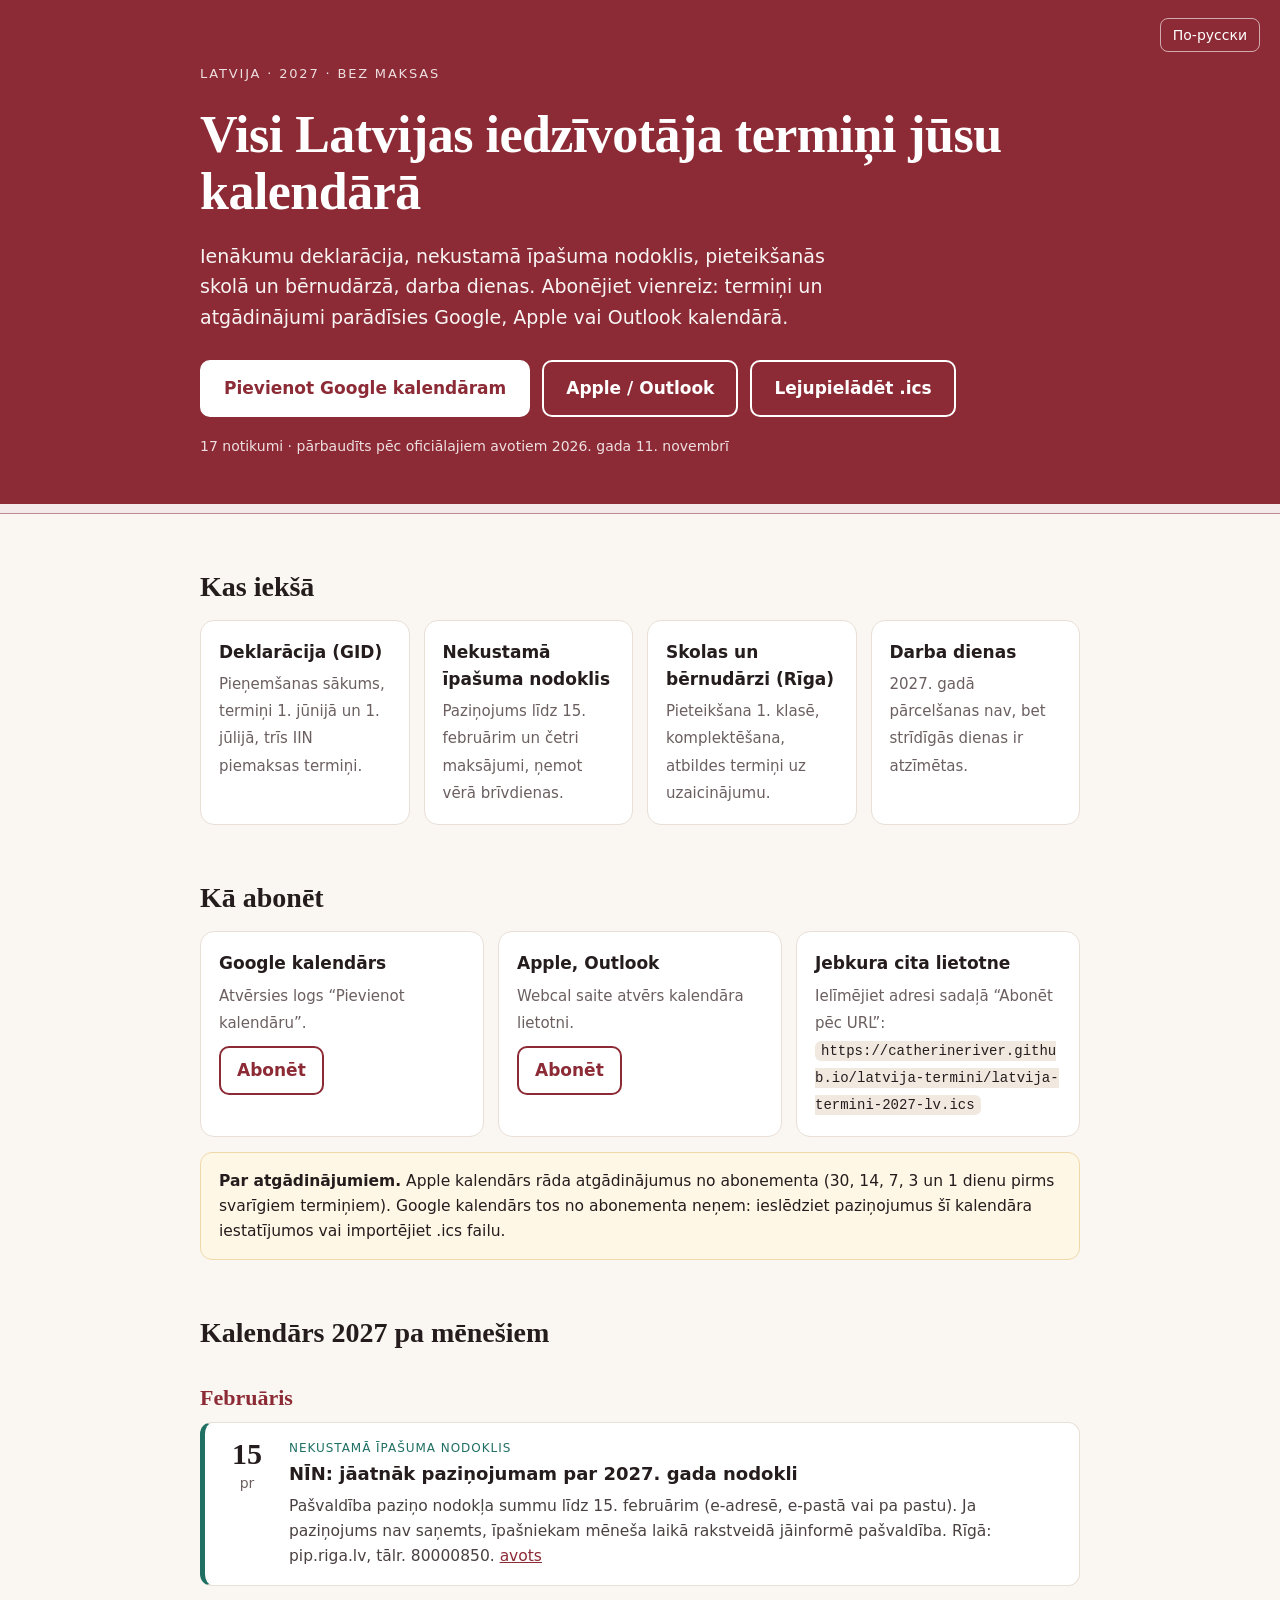
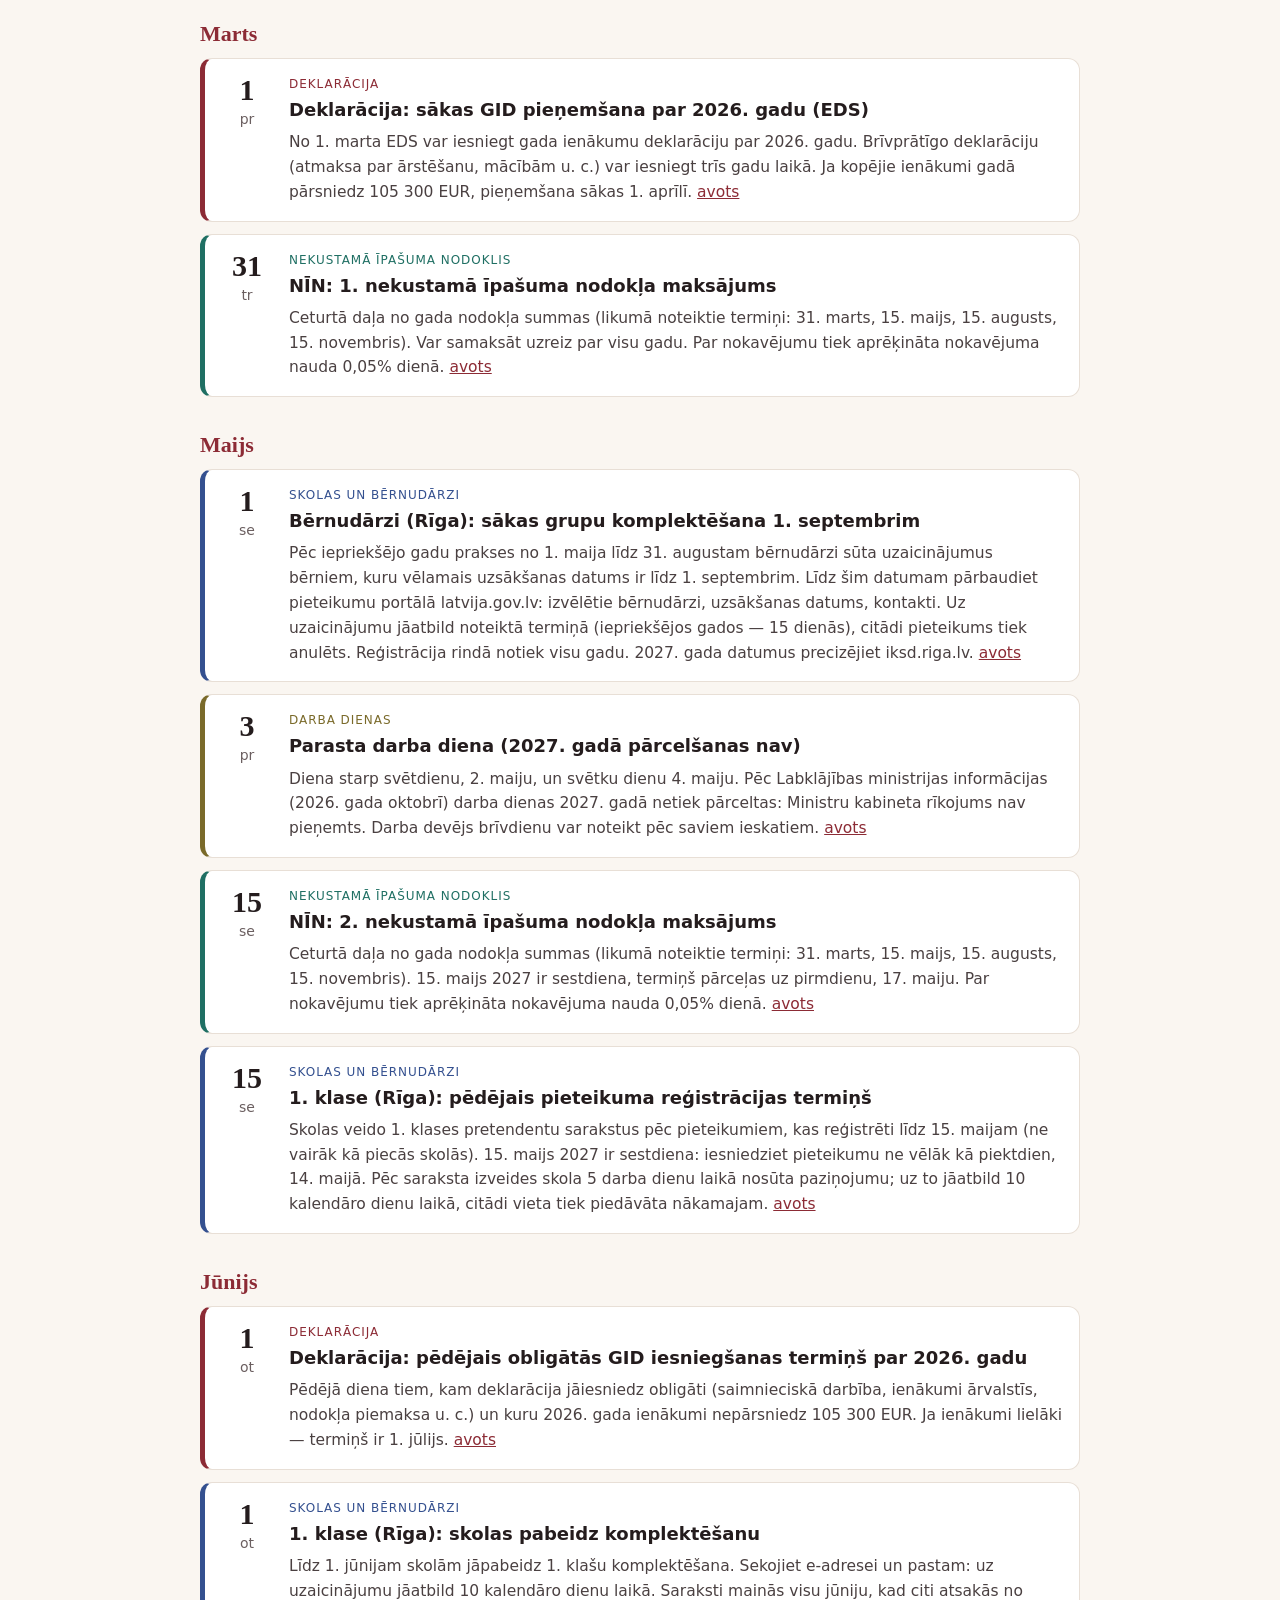
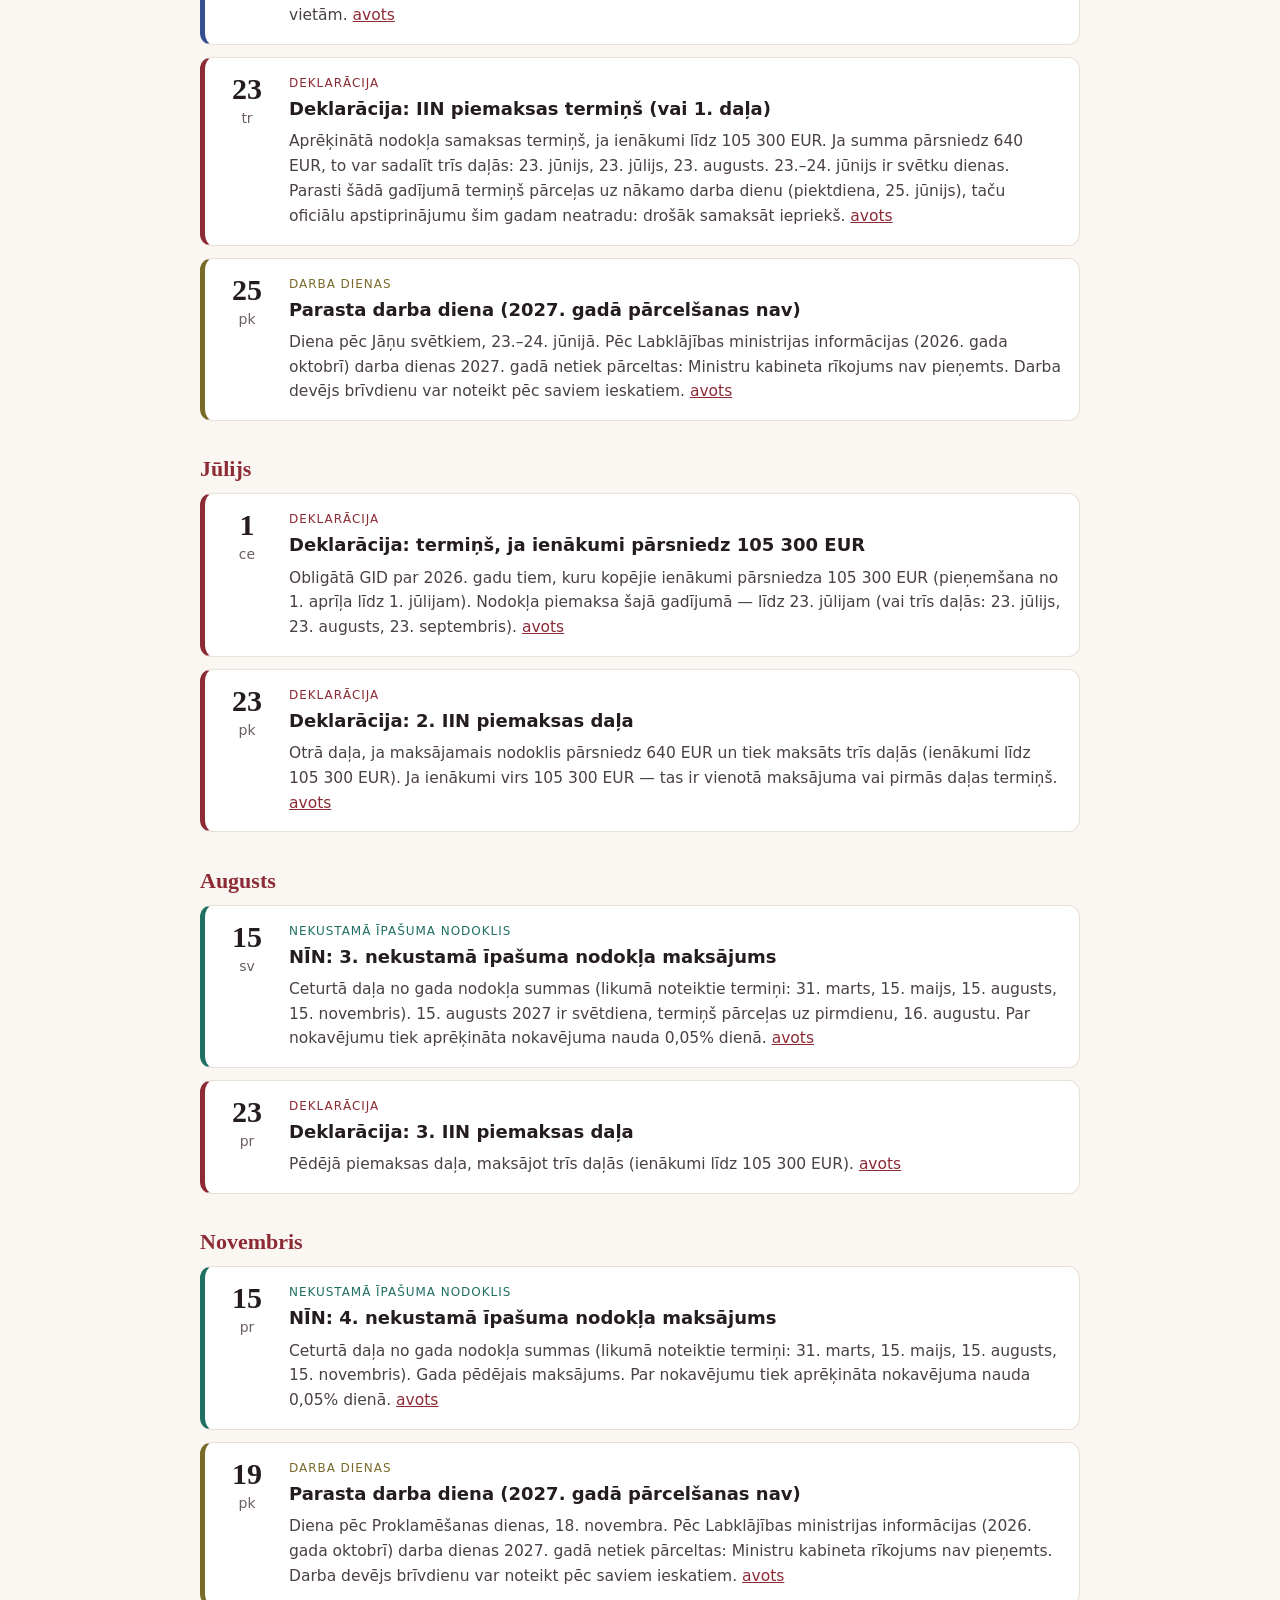
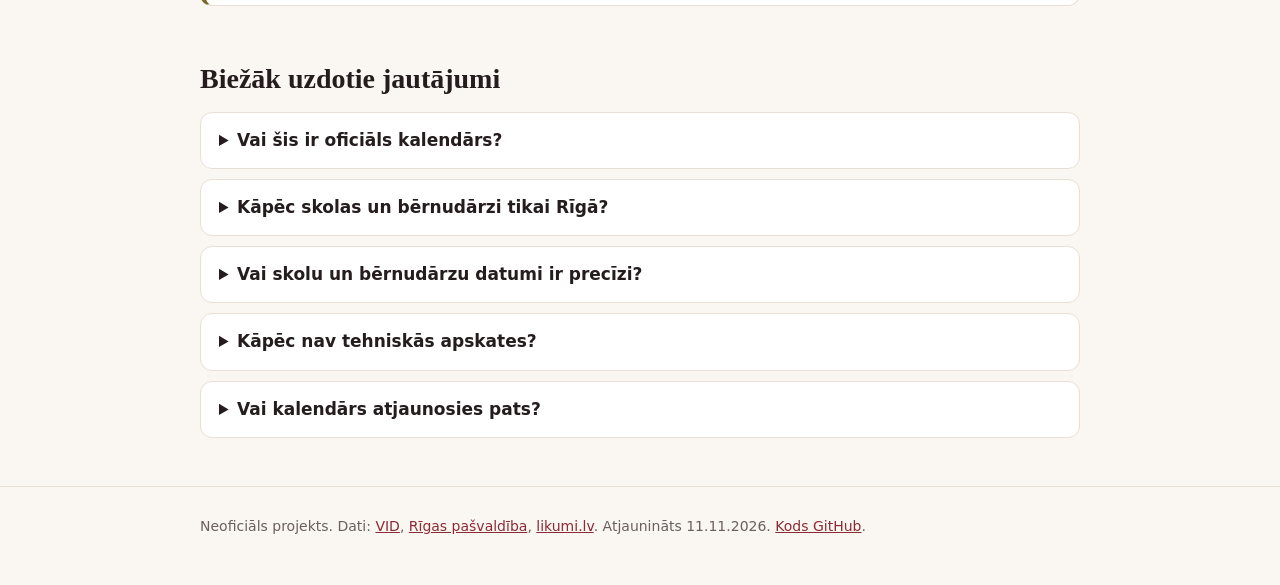
==== lv/index.html @ 489bc935 "Add Latvian version of the site and calendar, hreflang Adds /lv/ page, latvija-termini-2027-lv.ics, " ====
<!doctype html>
<html lang="lv">
<head>
<meta charset="utf-8">
<meta name="viewport" content="width=device-width,initial-scale=1">
<title>Latvijas iedzīvotāja kalendārs 2027: deklarācija, nekustamā īpašuma nodoklis, skolas un bērnudārzi</title>
<meta name="description" content="Bezmaksas kalendāra abonements (.ics) ar 2027. gada termiņiem: gada ienākumu deklarācija (GID), nekustamā īpašuma nodoklis (NĪN), pieteikšanās 1. klasē un bērnudārzos Rīgā, pārceltās darba dienas. Google, Apple un Outlook kalendāram.">
<link rel="canonical" href="https://catherineriver.github.io/latvija-termini/lv/">
<link rel="alternate" hreflang="ru" href="https://catherineriver.github.io/latvija-termini/">
<link rel="alternate" hreflang="lv" href="https://catherineriver.github.io/latvija-termini/lv/">
<link rel="alternate" hreflang="x-default" href="https://catherineriver.github.io/latvija-termini/">
<meta name="robots" content="index,follow,max-image-preview:large">
<meta name="theme-color" content="#8c2b35">
<meta property="og:type" content="website">
<meta property="og:locale" content="lv_LV">
<meta property="og:locale:alternate" content="ru_RU">
<meta property="og:site_name" content="Latvijas iedzīvotāja kalendārs">
<meta property="og:title" content="Latvijas iedzīvotāja kalendārs 2027: deklarācija, nekustamā īpašuma nodoklis, skolas un bērnudārzi">
<meta property="og:description" content="Bezmaksas kalendāra abonements (.ics) ar 2027. gada termiņiem: gada ienākumu deklarācija (GID), nekustamā īpašuma nodoklis (NĪN), pieteikšanās 1. klasē un bērnudārzos Rīgā, pārceltās darba dienas. Google, Apple un Outlook kalendāram.">
<meta property="og:url" content="https://catherineriver.github.io/latvija-termini/lv/">
<meta property="og:image" content="https://catherineriver.github.io/latvija-termini/og-lv.png">
<meta property="og:image:width" content="1200"><meta property="og:image:height" content="630">
<meta name="twitter:card" content="summary_large_image">
<link rel="icon" href="../favicon.svg" type="image/svg+xml">
<link rel="alternate" type="text/calendar" title="Latvijas iedzīvotāja termiņi 2027" href="../latvija-termini-2027-lv.ics">
<script type="application/ld+json">{"@context": "https://schema.org", "@graph": [{"@type": "WebSite", "@id": "https://catherineriver.github.io/latvija-termini/#site", "url": "https://catherineriver.github.io/latvija-termini/", "name": "Latvijas iedzīvotāja kalendārs", "inLanguage": "lv"}, {"@type": "WebPage", "@id": "https://catherineriver.github.io/latvija-termini/lv/#page", "url": "https://catherineriver.github.io/latvija-termini/lv/", "name": "Latvijas iedzīvotāja kalendārs 2027: deklarācija, nekustamā īpašuma nodoklis, skolas un bērnudārzi", "description": "Bezmaksas kalendāra abonements (.ics) ar 2027. gada termiņiem: gada ienākumu deklarācija (GID), nekustamā īpašuma nodoklis (NĪN), pieteikšanās 1. klasē un bērnudārzos Rīgā, pārceltās darba dienas. Google, Apple un Outlook kalendāram.", "inLanguage": "lv", "isPartOf": {"@id": "https://catherineriver.github.io/latvija-termini/#site"}, "dateModified": "2026-11-11"}, {"@type": "DataDownload", "name": "Latvijas iedzīvotāja termiņi 2027", "encodingFormat": "text/calendar", "contentUrl": "https://catherineriver.github.io/latvija-termini/latvija-termini-2027-lv.ics", "inLanguage": "lv"}]}</script>
<style>
:root{--ink:#241c1d;--mut:#6b5f60;--bg:#faf6f1;--card:#fff;--line:#e8dfd6;--red:#8c2b35;--red2:#a63a45;
--decl:#8c2b35;--nin:#1f6f63;--work:#7a6a2a;--school:#34508f}
*{box-sizing:border-box}html{scroll-behavior:smooth}
body{margin:0;font:17px/1.6 ui-sans-serif,system-ui,-apple-system,"Segoe UI",Roboto,Arial,sans-serif;color:var(--ink);background:var(--bg)}
a{color:var(--red)}
.wrap{max-width:920px;margin:0 auto;padding:0 20px}
header.hero{background:var(--red);color:#fff;padding:64px 0 56px;position:relative;overflow:hidden}
header.hero:after{content:"";position:absolute;left:0;right:0;bottom:0;height:10px;background:#fff;opacity:.9;clip-path:inset(0)}
.eyebrow{letter-spacing:.14em;text-transform:uppercase;font-size:13px;opacity:.85}
h1{font:700 clamp(30px,5.4vw,52px)/1.1 Georgia,"Times New Roman",serif;margin:.4em 0 .4em;letter-spacing:-.01em}
.lead{font-size:19px;max-width:640px;opacity:.95;margin:0 0 28px}
.cta{display:flex;gap:12px;flex-wrap:wrap}
.btn{display:inline-block;padding:13px 22px;border-radius:10px;font-weight:600;text-decoration:none;border:2px solid #fff}
.btn.p{background:#fff;color:var(--red)}.btn.s{color:#fff}
.btn:hover{transform:translateY(-1px)}
.meta{margin-top:18px;font-size:14px;opacity:.85}
main{padding:40px 0 20px}
h2{font:700 28px/1.2 Georgia,serif;margin:2em 0 .6em}
.cards{display:grid;grid-template-columns:repeat(auto-fit,minmax(200px,1fr));gap:14px}
.card{background:var(--card);border:1px solid var(--line);border-radius:14px;padding:18px}
.card b{display:block;margin-bottom:4px}
.card span{color:var(--mut);font-size:15px}
.sub{display:grid;grid-template-columns:repeat(auto-fit,minmax(240px,1fr));gap:14px}
.sub .card a.btn{margin-top:10px;border-color:var(--red);color:var(--red);padding:9px 16px}
code{background:#f1e9e0;padding:2px 6px;border-radius:6px;font-size:14px;word-break:break-all}
.month h3{font:700 22px Georgia,serif;margin:1.6em 0 .5em;color:var(--red)}
ol{list-style:none;margin:0;padding:0;display:grid;gap:12px}
.ev{display:flex;gap:16px;background:var(--card);border:1px solid var(--line);border-left:5px solid var(--c,#999);border-radius:12px;padding:16px}
.ev.decl{--c:var(--decl)}.ev.nin{--c:var(--nin)}.ev.work{--c:var(--work)}.ev.school{--c:var(--school)}
.date{min-width:52px;text-align:center}.date b{display:block;font:700 30px/1 Georgia,serif}.date span{color:var(--mut);font-size:14px}
.tag{font-size:12px;letter-spacing:.08em;text-transform:uppercase;color:var(--c)}
.ev h4{margin:.1em 0 .3em;font-size:18px}.ev p{margin:0;color:#4a4041;font-size:15.5px}
.note{background:#fff7e6;border:1px solid #f0d9a8;border-radius:12px;padding:16px 18px;font-size:15.5px}
details{background:var(--card);border:1px solid var(--line);border-radius:12px;padding:14px 18px;margin:10px 0}
summary{cursor:pointer;font-weight:600}
footer{border-top:1px solid var(--line);margin-top:48px;padding:28px 0 48px;color:var(--mut);font-size:14px}
@media(max-width:520px){.ev{flex-direction:column;gap:6px}.date{text-align:left;display:flex;gap:8px;align-items:baseline}}

.lang{position:absolute;top:18px;right:20px;color:#fff;font-size:14px;text-decoration:none;border:1px solid rgba(255,255,255,.6);border-radius:8px;padding:5px 12px}.lang:hover{background:rgba(255,255,255,.15)}
</style>
</head>
<body>
<header class="hero"><a class="lang" href="https://catherineriver.github.io/latvija-termini/" hreflang="ru" lang="ru">По-русски</a><div class="wrap">
<div class="eyebrow">Latvija · 2027 · bez maksas</div>
<h1>Visi Latvijas iedzīvotāja termiņi jūsu kalendārā</h1>
<p class="lead">Ienākumu deklarācija, nekustamā īpašuma nodoklis, pieteikšanās skolā un bērnudārzā, darba dienas. Abonējiet vienreiz: termiņi un atgādinājumi parādīsies Google, Apple vai Outlook kalendārā.</p>
<div class="cta"><a class="btn p" href="https://calendar.google.com/calendar/r?cid=webcal%3A%2F%2Fcatherineriver.github.io%2Flatvija-termini%2Flatvija-termini-2027-lv.ics" rel="noopener">Pievienot Google kalendāram</a><a class="btn s" href="webcal://catherineriver.github.io/latvija-termini/latvija-termini-2027-lv.ics">Apple / Outlook</a><a class="btn s" href="../latvija-termini-2027-lv.ics" download>Lejupielādēt .ics</a></div>
<div class="meta">17 notikumi · pārbaudīts pēc oficiālajiem avotiem 2026. gada 11. novembrī</div>
</div></header>
<main class="wrap">
<h2>Kas iekšā</h2>
<div class="cards"><div class="card"><b>Deklarācija (GID)</b><span>Pieņemšanas sākums, termiņi 1. jūnijā un 1. jūlijā, trīs IIN piemaksas termiņi.</span></div><div class="card"><b>Nekustamā īpašuma nodoklis</b><span>Paziņojums līdz 15. februārim un četri maksājumi, ņemot vērā brīvdienas.</span></div><div class="card"><b>Skolas un bērnudārzi (Rīga)</b><span>Pieteikšana 1. klasē, komplektēšana, atbildes termiņi uz uzaicinājumu.</span></div><div class="card"><b>Darba dienas</b><span>2027. gadā pārcelšanas nav, bet strīdīgās dienas ir atzīmētas.</span></div></div>
<h2>Kā abonēt</h2>
<div class="sub">
<div class="card"><b>Google kalendārs</b><span>Atvērsies logs “Pievienot kalendāru”.</span><br><a class="btn" href="https://calendar.google.com/calendar/r?cid=webcal%3A%2F%2Fcatherineriver.github.io%2Flatvija-termini%2Flatvija-termini-2027-lv.ics" rel="noopener">Abonēt</a></div>
<div class="card"><b>Apple, Outlook</b><span>Webcal saite atvērs kalendāra lietotni.</span><br><a class="btn" href="webcal://catherineriver.github.io/latvija-termini/latvija-termini-2027-lv.ics">Abonēt</a></div>
<div class="card"><b>Jebkura cita lietotne</b><span>Ielīmējiet adresi sadaļā “Abonēt pēc URL”:</span><br><code>https://catherineriver.github.io/latvija-termini/latvija-termini-2027-lv.ics</code></div>
</div>
<p class="note"><b>Par atgādinājumiem.</b> Apple kalendārs rāda atgādinājumus no abonementa (30, 14, 7, 3 un 1 dienu pirms svarīgiem termiņiem). Google kalendārs tos no abonementa neņem: ieslēdziet paziņojumus šī kalendāra iestatījumos vai importējiet .ics failu.</p>
<h2>Kalendārs 2027 pa mēnešiem</h2>
<section class="month"><h3>Februāris</h3><ol><li class="ev nin"><div class="date"><b>15</b><span>pr</span></div><div class="body"><div class="tag">Nekustamā īpašuma nodoklis</div><h4>NĪN: jāatnāk paziņojumam par 2027. gada nodokli</h4><p>Pašvaldība paziņo nodokļa summu līdz 15. februārim (e-adresē, e-pastā vai pa pastu). Ja paziņojums nav saņemts, īpašniekam mēneša laikā rakstveidā jāinformē pašvaldība. Rīgā: pip.riga.lv, tālr. 80000850. <a href="https://pip.riga.lv" rel="noopener">avots</a></p></div></li></ol></section><section class="month"><h3>Marts</h3><ol><li class="ev decl"><div class="date"><b>1</b><span>pr</span></div><div class="body"><div class="tag">Deklarācija</div><h4>Deklarācija: sākas GID pieņemšana par 2026. gadu (EDS)</h4><p>No 1. marta EDS var iesniegt gada ienākumu deklarāciju par 2026. gadu. Brīvprātīgo deklarāciju (atmaksa par ārstēšanu, mācībām u. c.) var iesniegt trīs gadu laikā. Ja kopējie ienākumi gadā pārsniedz 105 300 EUR, pieņemšana sākas 1. aprīlī. <a href="https://www.vid.gov.lv/lv/gada-ienakumu-deklaracija" rel="noopener">avots</a></p></div></li><li class="ev nin"><div class="date"><b>31</b><span>tr</span></div><div class="body"><div class="tag">Nekustamā īpašuma nodoklis</div><h4>NĪN: 1. nekustamā īpašuma nodokļa maksājums</h4><p>Ceturtā daļa no gada nodokļa summas (likumā noteiktie termiņi: 31. marts, 15. maijs, 15. augusts, 15. novembris). Var samaksāt uzreiz par visu gadu. Par nokavējumu tiek aprēķināta nokavējuma nauda 0,05% dienā. <a href="https://pip.riga.lv" rel="noopener">avots</a></p></div></li></ol></section><section class="month"><h3>Maijs</h3><ol><li class="ev school"><div class="date"><b>1</b><span>se</span></div><div class="body"><div class="tag">Skolas un bērnudārzi</div><h4>Bērnudārzi (Rīga): sākas grupu komplektēšana 1. septembrim</h4><p>Pēc iepriekšējo gadu prakses no 1. maija līdz 31. augustam bērnudārzi sūta uzaicinājumus bērniem, kuru vēlamais uzsākšanas datums ir līdz 1. septembrim. Līdz šim datumam pārbaudiet pieteikumu portālā latvija.gov.lv: izvēlētie bērnudārzi, uzsākšanas datums, kontakti. Uz uzaicinājumu jāatbild noteiktā termiņā (iepriekšējos gados — 15 dienās), citādi pieteikums tiek anulēts. Reģistrācija rindā notiek visu gadu. 2027. gada datumus precizējiet iksd.riga.lv. <a href="https://iksd.riga.lv" rel="noopener">avots</a></p></div></li><li class="ev work"><div class="date"><b>3</b><span>pr</span></div><div class="body"><div class="tag">Darba dienas</div><h4>Parasta darba diena (2027. gadā pārcelšanas nav)</h4><p>Diena starp svētdienu, 2. maiju, un svētku dienu 4. maiju. Pēc Labklājības ministrijas informācijas (2026. gada oktobrī) darba dienas 2027. gadā netiek pārceltas: Ministru kabineta rīkojums nav pieņemts. Darba devējs brīvdienu var noteikt pēc saviem ieskatiem. <a href="https://ifinanses.lv/zinas/actual-2027-gada-darba-dienas-netiek-parceltas/31835" rel="noopener">avots</a></p></div></li><li class="ev nin"><div class="date"><b>15</b><span>se</span></div><div class="body"><div class="tag">Nekustamā īpašuma nodoklis</div><h4>NĪN: 2. nekustamā īpašuma nodokļa maksājums</h4><p>Ceturtā daļa no gada nodokļa summas (likumā noteiktie termiņi: 31. marts, 15. maijs, 15. augusts, 15. novembris). 15. maijs 2027 ir sestdiena, termiņš pārceļas uz pirmdienu, 17. maiju. Par nokavējumu tiek aprēķināta nokavējuma nauda 0,05% dienā. <a href="https://pip.riga.lv" rel="noopener">avots</a></p></div></li><li class="ev school"><div class="date"><b>15</b><span>se</span></div><div class="body"><div class="tag">Skolas un bērnudārzi</div><h4>1. klase (Rīga): pēdējais pieteikuma reģistrācijas termiņš</h4><p>Skolas veido 1. klases pretendentu sarakstus pēc pieteikumiem, kas reģistrēti līdz 15. maijam (ne vairāk kā piecās skolās). 15. maijs 2027 ir sestdiena: iesniedziet pieteikumu ne vēlāk kā piektdien, 14. maijā. Pēc saraksta izveides skola 5 darba dienu laikā nosūta paziņojumu; uz to jāatbild 10 kalendāro dienu laikā, citādi vieta tiek piedāvāta nākamajam. <a href="https://likumi.lv/ta/id/341736" rel="noopener">avots</a></p></div></li></ol></section><section class="month"><h3>Jūnijs</h3><ol><li class="ev decl"><div class="date"><b>1</b><span>ot</span></div><div class="body"><div class="tag">Deklarācija</div><h4>Deklarācija: pēdējais obligātās GID iesniegšanas termiņš par 2026. gadu</h4><p>Pēdējā diena tiem, kam deklarācija jāiesniedz obligāti (saimnieciskā darbība, ienākumi ārvalstīs, nodokļa piemaksa u. c.) un kuru 2026. gada ienākumi nepārsniedz 105 300 EUR. Ja ienākumi lielāki — termiņš ir 1. jūlijs. <a href="https://www.vid.gov.lv/lv/gada-ienakumu-deklaracija" rel="noopener">avots</a></p></div></li><li class="ev school"><div class="date"><b>1</b><span>ot</span></div><div class="body"><div class="tag">Skolas un bērnudārzi</div><h4>1. klase (Rīga): skolas pabeidz komplektēšanu</h4><p>Līdz 1. jūnijam skolām jāpabeidz 1. klašu komplektēšana. Sekojiet e-adresei un pastam: uz uzaicinājumu jāatbild 10 kalendāro dienu laikā. Saraksti mainās visu jūniju, kad citi atsakās no vietām. <a href="https://likumi.lv/ta/id/341736" rel="noopener">avots</a></p></div></li><li class="ev decl"><div class="date"><b>23</b><span>tr</span></div><div class="body"><div class="tag">Deklarācija</div><h4>Deklarācija: IIN piemaksas termiņš (vai 1. daļa)</h4><p>Aprēķinātā nodokļa samaksas termiņš, ja ienākumi līdz 105 300 EUR. Ja summa pārsniedz 640 EUR, to var sadalīt trīs daļās: 23. jūnijs, 23. jūlijs, 23. augusts. 23.–24. jūnijs ir svētku dienas. Parasti šādā gadījumā termiņš pārceļas uz nākamo darba dienu (piektdiena, 25. jūnijs), taču oficiālu apstiprinājumu šim gadam neatradu: drošāk samaksāt iepriekš. <a href="https://www.vid.gov.lv/lv/gada-ienakumu-deklaracija" rel="noopener">avots</a></p></div></li><li class="ev work"><div class="date"><b>25</b><span>pk</span></div><div class="body"><div class="tag">Darba dienas</div><h4>Parasta darba diena (2027. gadā pārcelšanas nav)</h4><p>Diena pēc Jāņu svētkiem, 23.–24. jūnijā. Pēc Labklājības ministrijas informācijas (2026. gada oktobrī) darba dienas 2027. gadā netiek pārceltas: Ministru kabineta rīkojums nav pieņemts. Darba devējs brīvdienu var noteikt pēc saviem ieskatiem. <a href="https://ifinanses.lv/zinas/actual-2027-gada-darba-dienas-netiek-parceltas/31835" rel="noopener">avots</a></p></div></li></ol></section><section class="month"><h3>Jūlijs</h3><ol><li class="ev decl"><div class="date"><b>1</b><span>ce</span></div><div class="body"><div class="tag">Deklarācija</div><h4>Deklarācija: termiņš, ja ienākumi pārsniedz 105 300 EUR</h4><p>Obligātā GID par 2026. gadu tiem, kuru kopējie ienākumi pārsniedza 105 300 EUR (pieņemšana no 1. aprīļa līdz 1. jūlijam). Nodokļa piemaksa šajā gadījumā — līdz 23. jūlijam (vai trīs daļās: 23. jūlijs, 23. augusts, 23. septembris). <a href="https://www.vid.gov.lv/lv/gada-ienakumu-deklaracija" rel="noopener">avots</a></p></div></li><li class="ev decl"><div class="date"><b>23</b><span>pk</span></div><div class="body"><div class="tag">Deklarācija</div><h4>Deklarācija: 2. IIN piemaksas daļa</h4><p>Otrā daļa, ja maksājamais nodoklis pārsniedz 640 EUR un tiek maksāts trīs daļās (ienākumi līdz 105 300 EUR). Ja ienākumi virs 105 300 EUR — tas ir vienotā maksājuma vai pirmās daļas termiņš. <a href="https://www.vid.gov.lv/lv/gada-ienakumu-deklaracija" rel="noopener">avots</a></p></div></li></ol></section><section class="month"><h3>Augusts</h3><ol><li class="ev nin"><div class="date"><b>15</b><span>sv</span></div><div class="body"><div class="tag">Nekustamā īpašuma nodoklis</div><h4>NĪN: 3. nekustamā īpašuma nodokļa maksājums</h4><p>Ceturtā daļa no gada nodokļa summas (likumā noteiktie termiņi: 31. marts, 15. maijs, 15. augusts, 15. novembris). 15. augusts 2027 ir svētdiena, termiņš pārceļas uz pirmdienu, 16. augustu. Par nokavējumu tiek aprēķināta nokavējuma nauda 0,05% dienā. <a href="https://pip.riga.lv" rel="noopener">avots</a></p></div></li><li class="ev decl"><div class="date"><b>23</b><span>pr</span></div><div class="body"><div class="tag">Deklarācija</div><h4>Deklarācija: 3. IIN piemaksas daļa</h4><p>Pēdējā piemaksas daļa, maksājot trīs daļās (ienākumi līdz 105 300 EUR). <a href="https://www.vid.gov.lv/lv/gada-ienakumu-deklaracija" rel="noopener">avots</a></p></div></li></ol></section><section class="month"><h3>Novembris</h3><ol><li class="ev nin"><div class="date"><b>15</b><span>pr</span></div><div class="body"><div class="tag">Nekustamā īpašuma nodoklis</div><h4>NĪN: 4. nekustamā īpašuma nodokļa maksājums</h4><p>Ceturtā daļa no gada nodokļa summas (likumā noteiktie termiņi: 31. marts, 15. maijs, 15. augusts, 15. novembris). Gada pēdējais maksājums. Par nokavējumu tiek aprēķināta nokavējuma nauda 0,05% dienā. <a href="https://pip.riga.lv" rel="noopener">avots</a></p></div></li><li class="ev work"><div class="date"><b>19</b><span>pk</span></div><div class="body"><div class="tag">Darba dienas</div><h4>Parasta darba diena (2027. gadā pārcelšanas nav)</h4><p>Diena pēc Proklamēšanas dienas, 18. novembra. Pēc Labklājības ministrijas informācijas (2026. gada oktobrī) darba dienas 2027. gadā netiek pārceltas: Ministru kabineta rīkojums nav pieņemts. Darba devējs brīvdienu var noteikt pēc saviem ieskatiem. <a href="https://ifinanses.lv/zinas/actual-2027-gada-darba-dienas-netiek-parceltas/31835" rel="noopener">avots</a></p></div></li></ol></section>
<h2>Biežāk uzdotie jautājumi</h2>
<details><summary>Vai šis ir oficiāls kalendārs?</summary><p>Nē. Tas ir neoficiāls apkopojums no atvērtiem avotiem: VID, Finanšu ministrija, Rīgas dome, likumi.lv. Pirms svarīgām darbībām pārbaudiet termiņu avotā, saites ir katrā notikumā. Šī nav nodokļu vai juridiska konsultācija.</p></details><details><summary>Kāpēc skolas un bērnudārzi tikai Rīgā?</summary><p>Uzņemšanas termiņus nosaka katra pašvaldība. Rīgas noteikumus esmu pārbaudījis, citas pilsētas var pievienot pēc pieprasījuma.</p></details><details><summary>Vai skolu un bērnudārzu datumi ir precīzi?</summary><p>1. klasei datumi ņemti no spēkā esošajiem Rīgas noteikumiem (reģistrācija līdz 15. maijam, komplektēšana līdz 1. jūnijam). Bērnudārziem norādīta iepriekšējo gadu prakse, 2027. gada grafiks vēl nav publicēts. Pavasarī kalendārs jāatjaunina.</p></details><details><summary>Kāpēc nav tehniskās apskates?</summary><p>Tehniskās apskates termiņš ir atkarīgs no jūsu automašīnas, tāpēc kopīga datuma nav. Savu termiņu var pārbaudīt e.csdd.lv.</p></details><details><summary>Vai kalendārs atjaunosies pats?</summary><p>Jā, ja abonējāt pēc saites: lietotne periodiski pārlādē failu. Ja termiņi mainīsies, fails tiks atjaunināts.</p></details>
</main>
<footer><div class="wrap">Neoficiāls projekts. Dati: <a href="https://www.vid.gov.lv/lv/gada-ienakumu-deklaracija" rel="noopener">VID</a>, <a href="https://pip.riga.lv" rel="noopener">Rīgas pašvaldība</a>, <a href="https://likumi.lv/ta/id/341736" rel="noopener">likumi.lv</a>. Atjaunināts 11.11.2026. <a href="https://github.com/catherineriver/latvija-termini" rel="noopener">Kods GitHub</a>.</div></footer>
</body></html>
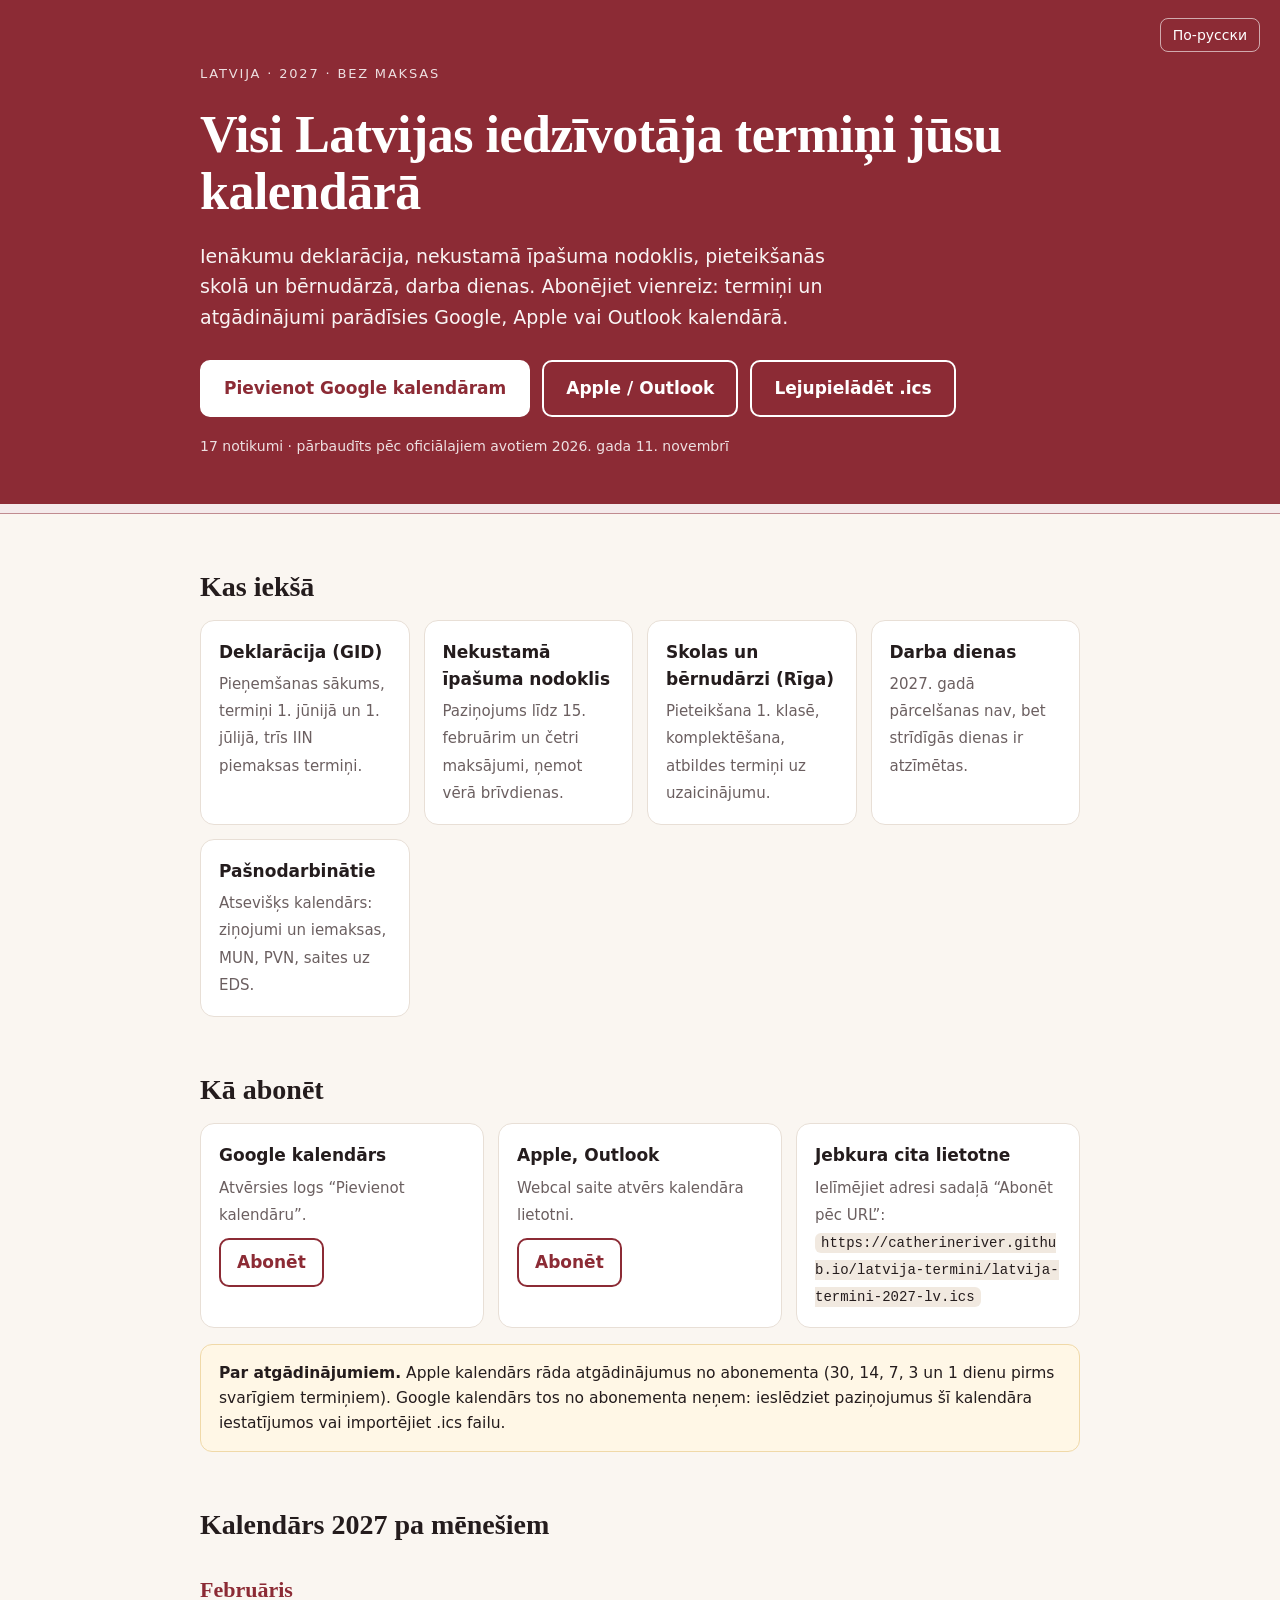
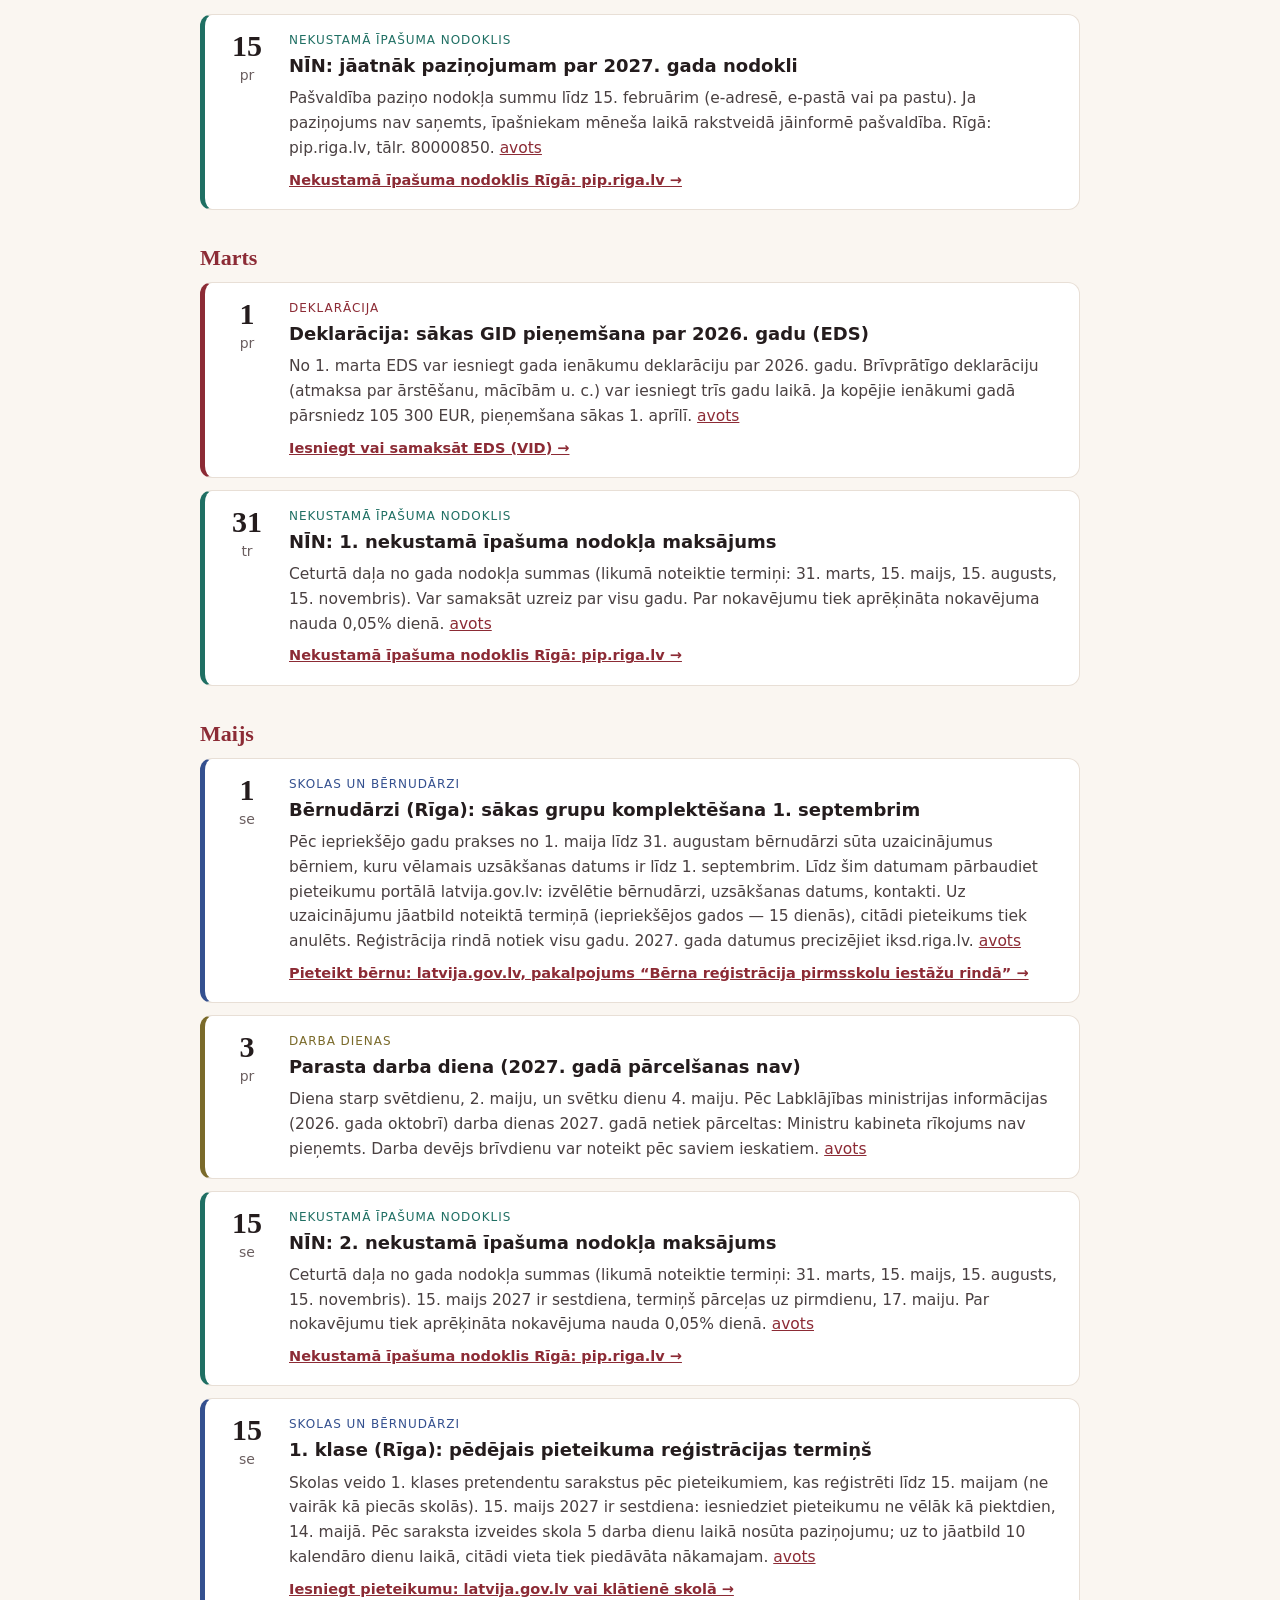
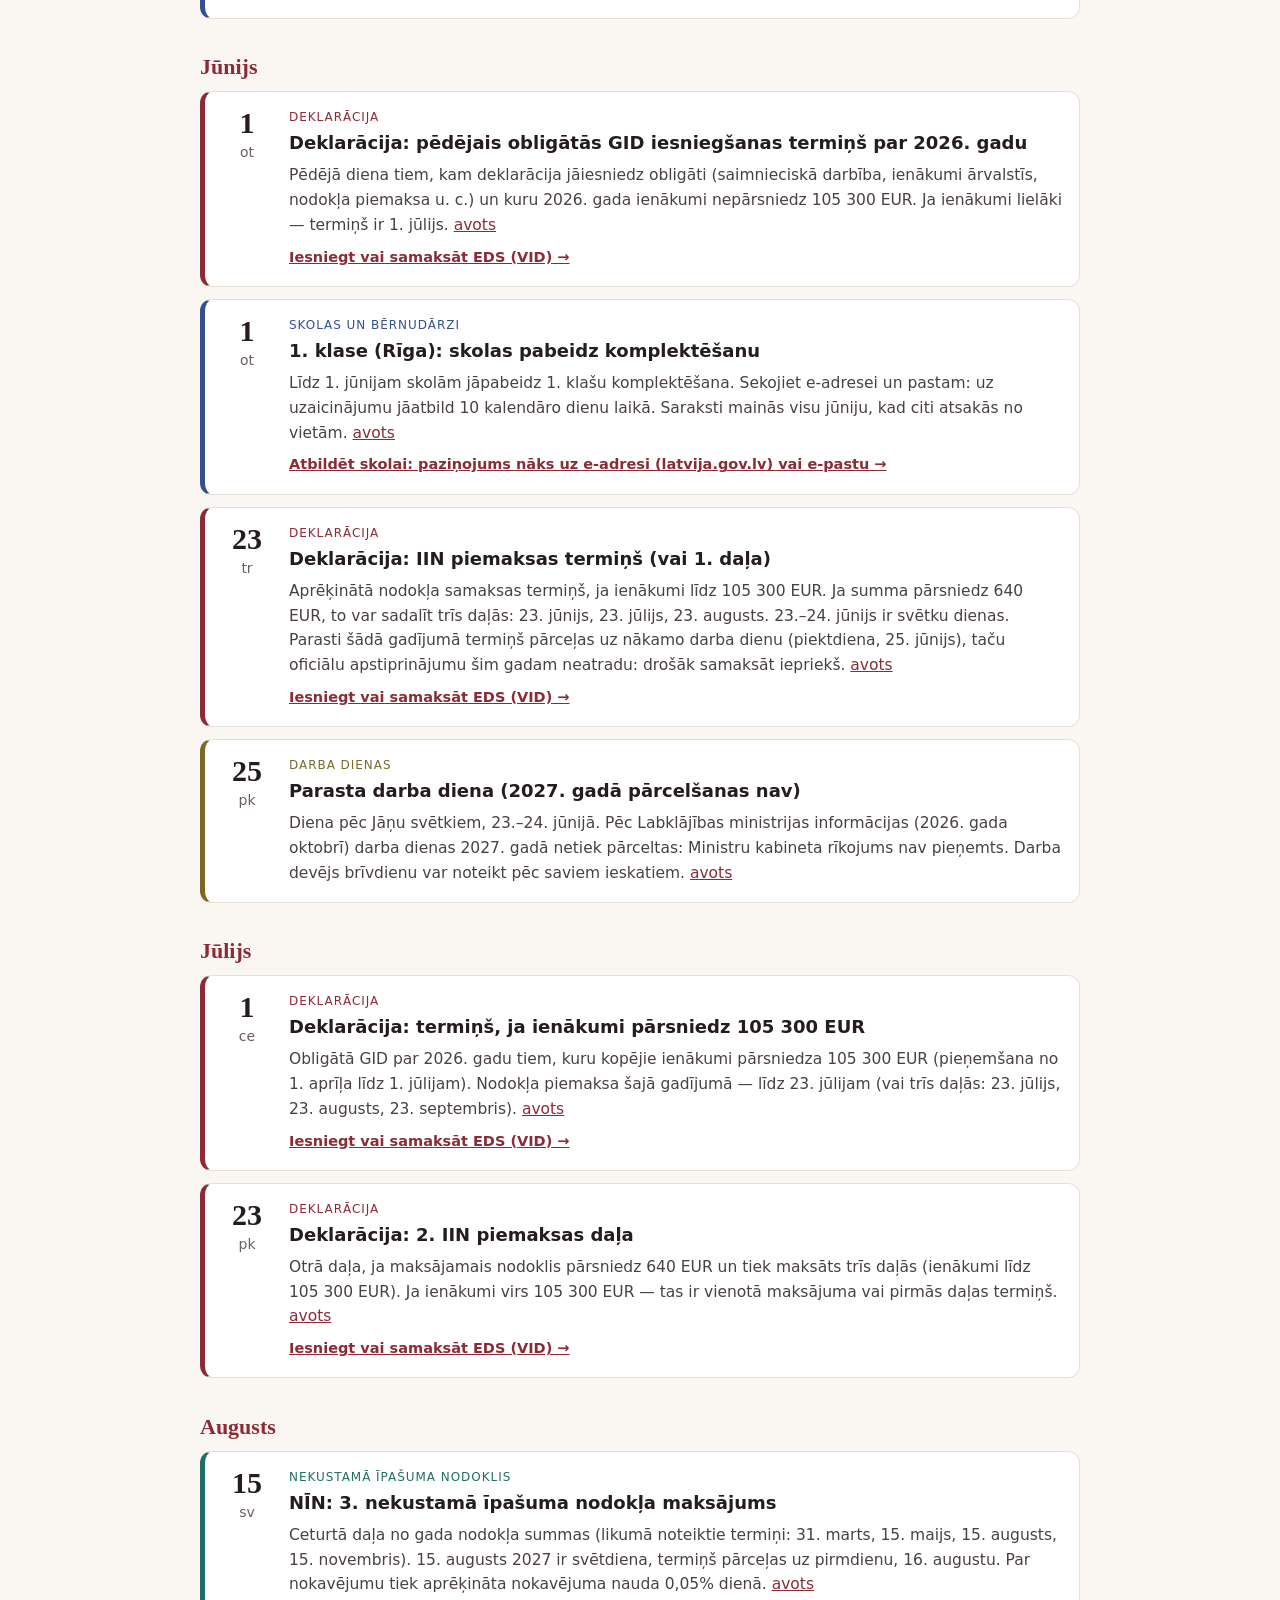
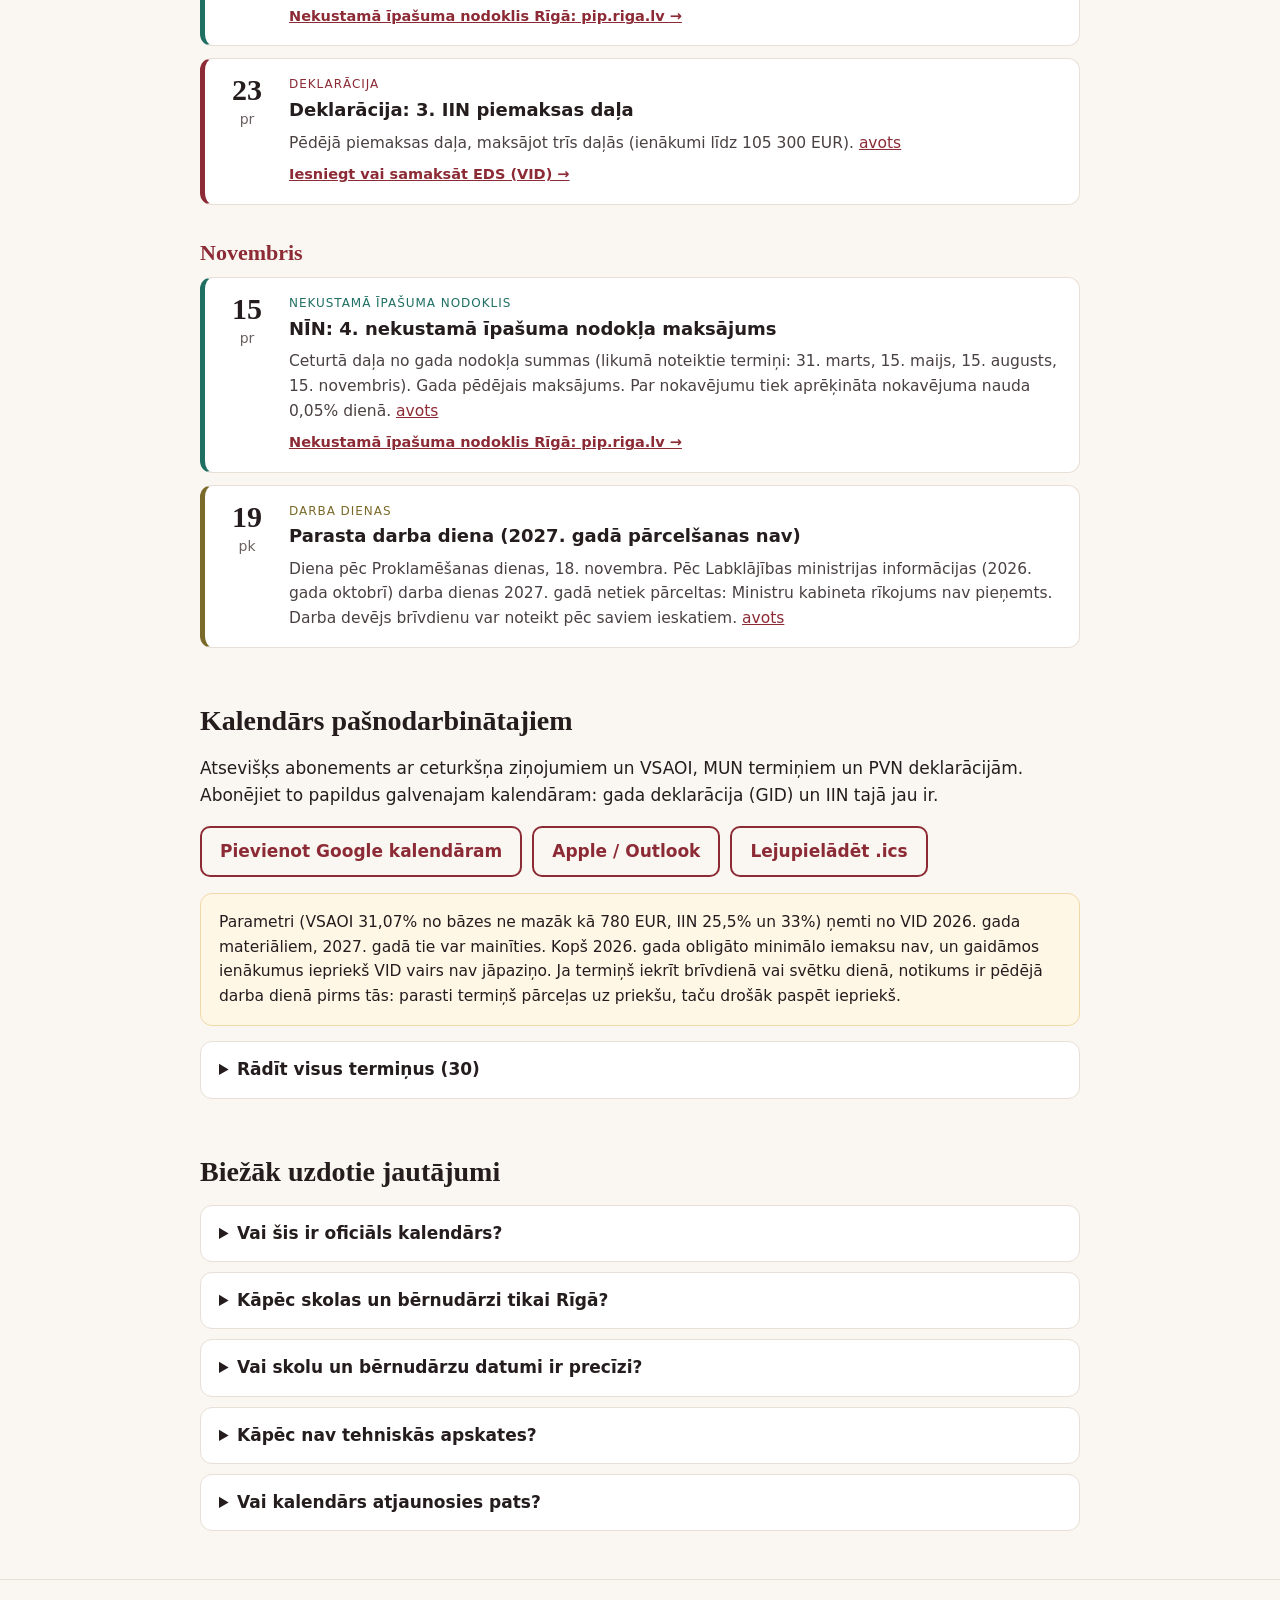
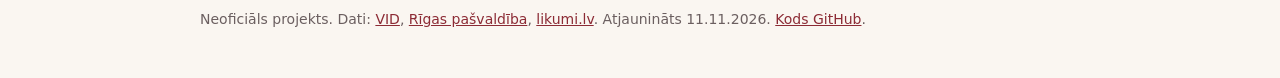
==== commit 53e6bba2: "Add self-employed calendar and action links to events Co-Authored-By: Claude Sonnet 5.5 <noreply@ant" ====
--- a/lv/index.html
+++ b/lv/index.html
@@ -4,7 +4,7 @@
 <meta charset="utf-8">
 <meta name="viewport" content="width=device-width,initial-scale=1">
 <title>Latvijas iedzīvotāja kalendārs 2027: deklarācija, nekustamā īpašuma nodoklis, skolas un bērnudārzi</title>
-<meta name="description" content="Bezmaksas kalendāra abonements (.ics) ar 2027. gada termiņiem: gada ienākumu deklarācija (GID), nekustamā īpašuma nodoklis (NĪN), pieteikšanās 1. klasē un bērnudārzos Rīgā, pārceltās darba dienas. Google, Apple un Outlook kalendāram.">
+<meta name="description" content="Bezmaksas kalendāra abonements (.ics) ar 2027. gada termiņiem: gada ienākumu deklarācija (GID), nekustamā īpašuma nodoklis (NĪN), pieteikšanās 1. klasē un bērnudārzos Rīgā, pārceltās darba dienas. Ir atsevišķs kalendārs pašnodarbinātajiem. Google, Apple un Outlook kalendāram.">
 <link rel="canonical" href="https://catherineriver.github.io/latvija-termini/lv/">
 <link rel="alternate" hreflang="ru" href="https://catherineriver.github.io/latvija-termini/">
 <link rel="alternate" hreflang="lv" href="https://catherineriver.github.io/latvija-termini/lv/">
@@ -16,14 +16,14 @@
 <meta property="og:locale:alternate" content="ru_RU">
 <meta property="og:site_name" content="Latvijas iedzīvotāja kalendārs">
 <meta property="og:title" content="Latvijas iedzīvotāja kalendārs 2027: deklarācija, nekustamā īpašuma nodoklis, skolas un bērnudārzi">
-<meta property="og:description" content="Bezmaksas kalendāra abonements (.ics) ar 2027. gada termiņiem: gada ienākumu deklarācija (GID), nekustamā īpašuma nodoklis (NĪN), pieteikšanās 1. klasē un bērnudārzos Rīgā, pārceltās darba dienas. Google, Apple un Outlook kalendāram.">
+<meta property="og:description" content="Bezmaksas kalendāra abonements (.ics) ar 2027. gada termiņiem: gada ienākumu deklarācija (GID), nekustamā īpašuma nodoklis (NĪN), pieteikšanās 1. klasē un bērnudārzos Rīgā, pārceltās darba dienas. Ir atsevišķs kalendārs pašnodarbinātajiem. Google, Apple un Outlook kalendāram.">
 <meta property="og:url" content="https://catherineriver.github.io/latvija-termini/lv/">
 <meta property="og:image" content="https://catherineriver.github.io/latvija-termini/og-lv.png">
 <meta property="og:image:width" content="1200"><meta property="og:image:height" content="630">
 <meta name="twitter:card" content="summary_large_image">
 <link rel="icon" href="../favicon.svg" type="image/svg+xml">
 <link rel="alternate" type="text/calendar" title="Latvijas iedzīvotāja termiņi 2027" href="../latvija-termini-2027-lv.ics">
-<script type="application/ld+json">{"@context": "https://schema.org", "@graph": [{"@type": "WebSite", "@id": "https://catherineriver.github.io/latvija-termini/#site", "url": "https://catherineriver.github.io/latvija-termini/", "name": "Latvijas iedzīvotāja kalendārs", "inLanguage": "lv"}, {"@type": "WebPage", "@id": "https://catherineriver.github.io/latvija-termini/lv/#page", "url": "https://catherineriver.github.io/latvija-termini/lv/", "name": "Latvijas iedzīvotāja kalendārs 2027: deklarācija, nekustamā īpašuma nodoklis, skolas un bērnudārzi", "description": "Bezmaksas kalendāra abonements (.ics) ar 2027. gada termiņiem: gada ienākumu deklarācija (GID), nekustamā īpašuma nodoklis (NĪN), pieteikšanās 1. klasē un bērnudārzos Rīgā, pārceltās darba dienas. Google, Apple un Outlook kalendāram.", "inLanguage": "lv", "isPartOf": {"@id": "https://catherineriver.github.io/latvija-termini/#site"}, "dateModified": "2026-11-11"}, {"@type": "DataDownload", "name": "Latvijas iedzīvotāja termiņi 2027", "encodingFormat": "text/calendar", "contentUrl": "https://catherineriver.github.io/latvija-termini/latvija-termini-2027-lv.ics", "inLanguage": "lv"}]}</script>
+<script type="application/ld+json">{"@context": "https://schema.org", "@graph": [{"@type": "WebSite", "@id": "https://catherineriver.github.io/latvija-termini/#site", "url": "https://catherineriver.github.io/latvija-termini/", "name": "Latvijas iedzīvotāja kalendārs", "inLanguage": "lv"}, {"@type": "WebPage", "@id": "https://catherineriver.github.io/latvija-termini/lv/#page", "url": "https://catherineriver.github.io/latvija-termini/lv/", "name": "Latvijas iedzīvotāja kalendārs 2027: deklarācija, nekustamā īpašuma nodoklis, skolas un bērnudārzi", "description": "Bezmaksas kalendāra abonements (.ics) ar 2027. gada termiņiem: gada ienākumu deklarācija (GID), nekustamā īpašuma nodoklis (NĪN), pieteikšanās 1. klasē un bērnudārzos Rīgā, pārceltās darba dienas. Ir atsevišķs kalendārs pašnodarbinātajiem. Google, Apple un Outlook kalendāram.", "inLanguage": "lv", "isPartOf": {"@id": "https://catherineriver.github.io/latvija-termini/#site"}, "dateModified": "2026-11-11"}, {"@type": "DataDownload", "name": "Latvijas iedzīvotāja termiņi 2027", "encodingFormat": "text/calendar", "contentUrl": "https://catherineriver.github.io/latvija-termini/latvija-termini-2027-lv.ics", "inLanguage": "lv"}, {"@type": "DataDownload", "name": "Latvijas pašnodarbināto termiņi 2027", "encodingFormat": "text/calendar", "contentUrl": "https://catherineriver.github.io/latvija-termini/selfemployed-2027-lv.ics", "inLanguage": "lv"}]}</script>
 <style>
 :root{--ink:#241c1d;--mut:#6b5f60;--bg:#faf6f1;--card:#fff;--line:#e8dfd6;--red:#8c2b35;--red2:#a63a45;
 --decl:#8c2b35;--nin:#1f6f63;--work:#7a6a2a;--school:#34508f}
@@ -64,6 +64,11 @@
 @media(max-width:520px){.ev{flex-direction:column;gap:6px}.date{text-align:left;display:flex;gap:8px;align-items:baseline}}
 
 .lang{position:absolute;top:18px;right:20px;color:#fff;font-size:14px;text-decoration:none;border:1px solid rgba(255,255,255,.6);border-radius:8px;padding:5px 12px}.lang:hover{background:rgba(255,255,255,.15)}
+
+.ev.se{--c:#5a3d8a}.ev.mun{--c:#b0651f}.ev.vat{--c:#2a6f97}
+.act{display:inline-block;margin-top:8px;font-size:14.5px;font-weight:600}
+.cta2{display:flex;gap:10px;flex-wrap:wrap;margin:14px 0}.cta2 .btn{border-color:var(--red);color:var(--red);padding:10px 18px}
+details.all>summary{font-size:17px}details.all .month h3{font-size:19px}
 </style>
 </head>
 <body>
@@ -76,7 +81,7 @@
 </div></header>
 <main class="wrap">
 <h2>Kas iekšā</h2>
-<div class="cards"><div class="card"><b>Deklarācija (GID)</b><span>Pieņemšanas sākums, termiņi 1. jūnijā un 1. jūlijā, trīs IIN piemaksas termiņi.</span></div><div class="card"><b>Nekustamā īpašuma nodoklis</b><span>Paziņojums līdz 15. februārim un četri maksājumi, ņemot vērā brīvdienas.</span></div><div class="card"><b>Skolas un bērnudārzi (Rīga)</b><span>Pieteikšana 1. klasē, komplektēšana, atbildes termiņi uz uzaicinājumu.</span></div><div class="card"><b>Darba dienas</b><span>2027. gadā pārcelšanas nav, bet strīdīgās dienas ir atzīmētas.</span></div></div>
+<div class="cards"><div class="card"><b>Deklarācija (GID)</b><span>Pieņemšanas sākums, termiņi 1. jūnijā un 1. jūlijā, trīs IIN piemaksas termiņi.</span></div><div class="card"><b>Nekustamā īpašuma nodoklis</b><span>Paziņojums līdz 15. februārim un četri maksājumi, ņemot vērā brīvdienas.</span></div><div class="card"><b>Skolas un bērnudārzi (Rīga)</b><span>Pieteikšana 1. klasē, komplektēšana, atbildes termiņi uz uzaicinājumu.</span></div><div class="card"><b>Darba dienas</b><span>2027. gadā pārcelšanas nav, bet strīdīgās dienas ir atzīmētas.</span></div><div class="card"><b>Pašnodarbinātie</b><span>Atsevišķs kalendārs: ziņojumi un iemaksas, MUN, PVN, saites uz EDS.</span></div></div>
 <h2>Kā abonēt</h2>
 <div class="sub">
 <div class="card"><b>Google kalendārs</b><span>Atvērsies logs “Pievienot kalendāru”.</span><br><a class="btn" href="https://calendar.google.com/calendar/r?cid=webcal%3A%2F%2Fcatherineriver.github.io%2Flatvija-termini%2Flatvija-termini-2027-lv.ics" rel="noopener">Abonēt</a></div>
@@ -85,7 +90,12 @@
 </div>
 <p class="note"><b>Par atgādinājumiem.</b> Apple kalendārs rāda atgādinājumus no abonementa (30, 14, 7, 3 un 1 dienu pirms svarīgiem termiņiem). Google kalendārs tos no abonementa neņem: ieslēdziet paziņojumus šī kalendāra iestatījumos vai importējiet .ics failu.</p>
 <h2>Kalendārs 2027 pa mēnešiem</h2>
-<section class="month"><h3>Februāris</h3><ol><li class="ev nin"><div class="date"><b>15</b><span>pr</span></div><div class="body"><div class="tag">Nekustamā īpašuma nodoklis</div><h4>NĪN: jāatnāk paziņojumam par 2027. gada nodokli</h4><p>Pašvaldība paziņo nodokļa summu līdz 15. februārim (e-adresē, e-pastā vai pa pastu). Ja paziņojums nav saņemts, īpašniekam mēneša laikā rakstveidā jāinformē pašvaldība. Rīgā: pip.riga.lv, tālr. 80000850. <a href="https://pip.riga.lv" rel="noopener">avots</a></p></div></li></ol></section><section class="month"><h3>Marts</h3><ol><li class="ev decl"><div class="date"><b>1</b><span>pr</span></div><div class="body"><div class="tag">Deklarācija</div><h4>Deklarācija: sākas GID pieņemšana par 2026. gadu (EDS)</h4><p>No 1. marta EDS var iesniegt gada ienākumu deklarāciju par 2026. gadu. Brīvprātīgo deklarāciju (atmaksa par ārstēšanu, mācībām u. c.) var iesniegt trīs gadu laikā. Ja kopējie ienākumi gadā pārsniedz 105 300 EUR, pieņemšana sākas 1. aprīlī. <a href="https://www.vid.gov.lv/lv/gada-ienakumu-deklaracija" rel="noopener">avots</a></p></div></li><li class="ev nin"><div class="date"><b>31</b><span>tr</span></div><div class="body"><div class="tag">Nekustamā īpašuma nodoklis</div><h4>NĪN: 1. nekustamā īpašuma nodokļa maksājums</h4><p>Ceturtā daļa no gada nodokļa summas (likumā noteiktie termiņi: 31. marts, 15. maijs, 15. augusts, 15. novembris). Var samaksāt uzreiz par visu gadu. Par nokavējumu tiek aprēķināta nokavējuma nauda 0,05% dienā. <a href="https://pip.riga.lv" rel="noopener">avots</a></p></div></li></ol></section><section class="month"><h3>Maijs</h3><ol><li class="ev school"><div class="date"><b>1</b><span>se</span></div><div class="body"><div class="tag">Skolas un bērnudārzi</div><h4>Bērnudārzi (Rīga): sākas grupu komplektēšana 1. septembrim</h4><p>Pēc iepriekšējo gadu prakses no 1. maija līdz 31. augustam bērnudārzi sūta uzaicinājumus bērniem, kuru vēlamais uzsākšanas datums ir līdz 1. septembrim. Līdz šim datumam pārbaudiet pieteikumu portālā latvija.gov.lv: izvēlētie bērnudārzi, uzsākšanas datums, kontakti. Uz uzaicinājumu jāatbild noteiktā termiņā (iepriekšējos gados — 15 dienās), citādi pieteikums tiek anulēts. Reģistrācija rindā notiek visu gadu. 2027. gada datumus precizējiet iksd.riga.lv. <a href="https://iksd.riga.lv" rel="noopener">avots</a></p></div></li><li class="ev work"><div class="date"><b>3</b><span>pr</span></div><div class="body"><div class="tag">Darba dienas</div><h4>Parasta darba diena (2027. gadā pārcelšanas nav)</h4><p>Diena starp svētdienu, 2. maiju, un svētku dienu 4. maiju. Pēc Labklājības ministrijas informācijas (2026. gada oktobrī) darba dienas 2027. gadā netiek pārceltas: Ministru kabineta rīkojums nav pieņemts. Darba devējs brīvdienu var noteikt pēc saviem ieskatiem. <a href="https://ifinanses.lv/zinas/actual-2027-gada-darba-dienas-netiek-parceltas/31835" rel="noopener">avots</a></p></div></li><li class="ev nin"><div class="date"><b>15</b><span>se</span></div><div class="body"><div class="tag">Nekustamā īpašuma nodoklis</div><h4>NĪN: 2. nekustamā īpašuma nodokļa maksājums</h4><p>Ceturtā daļa no gada nodokļa summas (likumā noteiktie termiņi: 31. marts, 15. maijs, 15. augusts, 15. novembris). 15. maijs 2027 ir sestdiena, termiņš pārceļas uz pirmdienu, 17. maiju. Par nokavējumu tiek aprēķināta nokavējuma nauda 0,05% dienā. <a href="https://pip.riga.lv" rel="noopener">avots</a></p></div></li><li class="ev school"><div class="date"><b>15</b><span>se</span></div><div class="body"><div class="tag">Skolas un bērnudārzi</div><h4>1. klase (Rīga): pēdējais pieteikuma reģistrācijas termiņš</h4><p>Skolas veido 1. klases pretendentu sarakstus pēc pieteikumiem, kas reģistrēti līdz 15. maijam (ne vairāk kā piecās skolās). 15. maijs 2027 ir sestdiena: iesniedziet pieteikumu ne vēlāk kā piektdien, 14. maijā. Pēc saraksta izveides skola 5 darba dienu laikā nosūta paziņojumu; uz to jāatbild 10 kalendāro dienu laikā, citādi vieta tiek piedāvāta nākamajam. <a href="https://likumi.lv/ta/id/341736" rel="noopener">avots</a></p></div></li></ol></section><section class="month"><h3>Jūnijs</h3><ol><li class="ev decl"><div class="date"><b>1</b><span>ot</span></div><div class="body"><div class="tag">Deklarācija</div><h4>Deklarācija: pēdējais obligātās GID iesniegšanas termiņš par 2026. gadu</h4><p>Pēdējā diena tiem, kam deklarācija jāiesniedz obligāti (saimnieciskā darbība, ienākumi ārvalstīs, nodokļa piemaksa u. c.) un kuru 2026. gada ienākumi nepārsniedz 105 300 EUR. Ja ienākumi lielāki — termiņš ir 1. jūlijs. <a href="https://www.vid.gov.lv/lv/gada-ienakumu-deklaracija" rel="noopener">avots</a></p></div></li><li class="ev school"><div class="date"><b>1</b><span>ot</span></div><div class="body"><div class="tag">Skolas un bērnudārzi</div><h4>1. klase (Rīga): skolas pabeidz komplektēšanu</h4><p>Līdz 1. jūnijam skolām jāpabeidz 1. klašu komplektēšana. Sekojiet e-adresei un pastam: uz uzaicinājumu jāatbild 10 kalendāro dienu laikā. Saraksti mainās visu jūniju, kad citi atsakās no vietām. <a href="https://likumi.lv/ta/id/341736" rel="noopener">avots</a></p></div></li><li class="ev decl"><div class="date"><b>23</b><span>tr</span></div><div class="body"><div class="tag">Deklarācija</div><h4>Deklarācija: IIN piemaksas termiņš (vai 1. daļa)</h4><p>Aprēķinātā nodokļa samaksas termiņš, ja ienākumi līdz 105 300 EUR. Ja summa pārsniedz 640 EUR, to var sadalīt trīs daļās: 23. jūnijs, 23. jūlijs, 23. augusts. 23.–24. jūnijs ir svētku dienas. Parasti šādā gadījumā termiņš pārceļas uz nākamo darba dienu (piektdiena, 25. jūnijs), taču oficiālu apstiprinājumu šim gadam neatradu: drošāk samaksāt iepriekš. <a href="https://www.vid.gov.lv/lv/gada-ienakumu-deklaracija" rel="noopener">avots</a></p></div></li><li class="ev work"><div class="date"><b>25</b><span>pk</span></div><div class="body"><div class="tag">Darba dienas</div><h4>Parasta darba diena (2027. gadā pārcelšanas nav)</h4><p>Diena pēc Jāņu svētkiem, 23.–24. jūnijā. Pēc Labklājības ministrijas informācijas (2026. gada oktobrī) darba dienas 2027. gadā netiek pārceltas: Ministru kabineta rīkojums nav pieņemts. Darba devējs brīvdienu var noteikt pēc saviem ieskatiem. <a href="https://ifinanses.lv/zinas/actual-2027-gada-darba-dienas-netiek-parceltas/31835" rel="noopener">avots</a></p></div></li></ol></section><section class="month"><h3>Jūlijs</h3><ol><li class="ev decl"><div class="date"><b>1</b><span>ce</span></div><div class="body"><div class="tag">Deklarācija</div><h4>Deklarācija: termiņš, ja ienākumi pārsniedz 105 300 EUR</h4><p>Obligātā GID par 2026. gadu tiem, kuru kopējie ienākumi pārsniedza 105 300 EUR (pieņemšana no 1. aprīļa līdz 1. jūlijam). Nodokļa piemaksa šajā gadījumā — līdz 23. jūlijam (vai trīs daļās: 23. jūlijs, 23. augusts, 23. septembris). <a href="https://www.vid.gov.lv/lv/gada-ienakumu-deklaracija" rel="noopener">avots</a></p></div></li><li class="ev decl"><div class="date"><b>23</b><span>pk</span></div><div class="body"><div class="tag">Deklarācija</div><h4>Deklarācija: 2. IIN piemaksas daļa</h4><p>Otrā daļa, ja maksājamais nodoklis pārsniedz 640 EUR un tiek maksāts trīs daļās (ienākumi līdz 105 300 EUR). Ja ienākumi virs 105 300 EUR — tas ir vienotā maksājuma vai pirmās daļas termiņš. <a href="https://www.vid.gov.lv/lv/gada-ienakumu-deklaracija" rel="noopener">avots</a></p></div></li></ol></section><section class="month"><h3>Augusts</h3><ol><li class="ev nin"><div class="date"><b>15</b><span>sv</span></div><div class="body"><div class="tag">Nekustamā īpašuma nodoklis</div><h4>NĪN: 3. nekustamā īpašuma nodokļa maksājums</h4><p>Ceturtā daļa no gada nodokļa summas (likumā noteiktie termiņi: 31. marts, 15. maijs, 15. augusts, 15. novembris). 15. augusts 2027 ir svētdiena, termiņš pārceļas uz pirmdienu, 16. augustu. Par nokavējumu tiek aprēķināta nokavējuma nauda 0,05% dienā. <a href="https://pip.riga.lv" rel="noopener">avots</a></p></div></li><li class="ev decl"><div class="date"><b>23</b><span>pr</span></div><div class="body"><div class="tag">Deklarācija</div><h4>Deklarācija: 3. IIN piemaksas daļa</h4><p>Pēdējā piemaksas daļa, maksājot trīs daļās (ienākumi līdz 105 300 EUR). <a href="https://www.vid.gov.lv/lv/gada-ienakumu-deklaracija" rel="noopener">avots</a></p></div></li></ol></section><section class="month"><h3>Novembris</h3><ol><li class="ev nin"><div class="date"><b>15</b><span>pr</span></div><div class="body"><div class="tag">Nekustamā īpašuma nodoklis</div><h4>NĪN: 4. nekustamā īpašuma nodokļa maksājums</h4><p>Ceturtā daļa no gada nodokļa summas (likumā noteiktie termiņi: 31. marts, 15. maijs, 15. augusts, 15. novembris). Gada pēdējais maksājums. Par nokavējumu tiek aprēķināta nokavējuma nauda 0,05% dienā. <a href="https://pip.riga.lv" rel="noopener">avots</a></p></div></li><li class="ev work"><div class="date"><b>19</b><span>pk</span></div><div class="body"><div class="tag">Darba dienas</div><h4>Parasta darba diena (2027. gadā pārcelšanas nav)</h4><p>Diena pēc Proklamēšanas dienas, 18. novembra. Pēc Labklājības ministrijas informācijas (2026. gada oktobrī) darba dienas 2027. gadā netiek pārceltas: Ministru kabineta rīkojums nav pieņemts. Darba devējs brīvdienu var noteikt pēc saviem ieskatiem. <a href="https://ifinanses.lv/zinas/actual-2027-gada-darba-dienas-netiek-parceltas/31835" rel="noopener">avots</a></p></div></li></ol></section>
+<section class="month"><h3>Februāris</h3><ol><li class="ev nin"><div class="date"><b>15</b><span>pr</span></div><div class="body"><div class="tag">Nekustamā īpašuma nodoklis</div><h4>NĪN: jāatnāk paziņojumam par 2027. gada nodokli</h4><p>Pašvaldība paziņo nodokļa summu līdz 15. februārim (e-adresē, e-pastā vai pa pastu). Ja paziņojums nav saņemts, īpašniekam mēneša laikā rakstveidā jāinformē pašvaldība. Rīgā: pip.riga.lv, tālr. 80000850. <a href="https://pip.riga.lv" rel="noopener">avots</a></p><a class="act" href="https://pip.riga.lv" rel="noopener">Nekustamā īpašuma nodoklis Rīgā: pip.riga.lv →</a></div></li></ol></section><section class="month"><h3>Marts</h3><ol><li class="ev decl"><div class="date"><b>1</b><span>pr</span></div><div class="body"><div class="tag">Deklarācija</div><h4>Deklarācija: sākas GID pieņemšana par 2026. gadu (EDS)</h4><p>No 1. marta EDS var iesniegt gada ienākumu deklarāciju par 2026. gadu. Brīvprātīgo deklarāciju (atmaksa par ārstēšanu, mācībām u. c.) var iesniegt trīs gadu laikā. Ja kopējie ienākumi gadā pārsniedz 105 300 EUR, pieņemšana sākas 1. aprīlī. <a href="https://www.vid.gov.lv/lv/gada-ienakumu-deklaracija" rel="noopener">avots</a></p><a class="act" href="https://eds.vid.gov.lv/login/" rel="noopener">Iesniegt vai samaksāt EDS (VID) →</a></div></li><li class="ev nin"><div class="date"><b>31</b><span>tr</span></div><div class="body"><div class="tag">Nekustamā īpašuma nodoklis</div><h4>NĪN: 1. nekustamā īpašuma nodokļa maksājums</h4><p>Ceturtā daļa no gada nodokļa summas (likumā noteiktie termiņi: 31. marts, 15. maijs, 15. augusts, 15. novembris). Var samaksāt uzreiz par visu gadu. Par nokavējumu tiek aprēķināta nokavējuma nauda 0,05% dienā. <a href="https://pip.riga.lv" rel="noopener">avots</a></p><a class="act" href="https://pip.riga.lv" rel="noopener">Nekustamā īpašuma nodoklis Rīgā: pip.riga.lv →</a></div></li></ol></section><section class="month"><h3>Maijs</h3><ol><li class="ev school"><div class="date"><b>1</b><span>se</span></div><div class="body"><div class="tag">Skolas un bērnudārzi</div><h4>Bērnudārzi (Rīga): sākas grupu komplektēšana 1. septembrim</h4><p>Pēc iepriekšējo gadu prakses no 1. maija līdz 31. augustam bērnudārzi sūta uzaicinājumus bērniem, kuru vēlamais uzsākšanas datums ir līdz 1. septembrim. Līdz šim datumam pārbaudiet pieteikumu portālā latvija.gov.lv: izvēlētie bērnudārzi, uzsākšanas datums, kontakti. Uz uzaicinājumu jāatbild noteiktā termiņā (iepriekšējos gados — 15 dienās), citādi pieteikums tiek anulēts. Reģistrācija rindā notiek visu gadu. 2027. gada datumus precizējiet iksd.riga.lv. <a href="https://iksd.riga.lv" rel="noopener">avots</a></p><a class="act" href="https://latvija.gov.lv" rel="noopener">Pieteikt bērnu: latvija.gov.lv, pakalpojums “Bērna reģistrācija pirmsskolu iestāžu rindā” →</a></div></li><li class="ev work"><div class="date"><b>3</b><span>pr</span></div><div class="body"><div class="tag">Darba dienas</div><h4>Parasta darba diena (2027. gadā pārcelšanas nav)</h4><p>Diena starp svētdienu, 2. maiju, un svētku dienu 4. maiju. Pēc Labklājības ministrijas informācijas (2026. gada oktobrī) darba dienas 2027. gadā netiek pārceltas: Ministru kabineta rīkojums nav pieņemts. Darba devējs brīvdienu var noteikt pēc saviem ieskatiem. <a href="https://ifinanses.lv/zinas/actual-2027-gada-darba-dienas-netiek-parceltas/31835" rel="noopener">avots</a></p></div></li><li class="ev nin"><div class="date"><b>15</b><span>se</span></div><div class="body"><div class="tag">Nekustamā īpašuma nodoklis</div><h4>NĪN: 2. nekustamā īpašuma nodokļa maksājums</h4><p>Ceturtā daļa no gada nodokļa summas (likumā noteiktie termiņi: 31. marts, 15. maijs, 15. augusts, 15. novembris). 15. maijs 2027 ir sestdiena, termiņš pārceļas uz pirmdienu, 17. maiju. Par nokavējumu tiek aprēķināta nokavējuma nauda 0,05% dienā. <a href="https://pip.riga.lv" rel="noopener">avots</a></p><a class="act" href="https://pip.riga.lv" rel="noopener">Nekustamā īpašuma nodoklis Rīgā: pip.riga.lv →</a></div></li><li class="ev school"><div class="date"><b>15</b><span>se</span></div><div class="body"><div class="tag">Skolas un bērnudārzi</div><h4>1. klase (Rīga): pēdējais pieteikuma reģistrācijas termiņš</h4><p>Skolas veido 1. klases pretendentu sarakstus pēc pieteikumiem, kas reģistrēti līdz 15. maijam (ne vairāk kā piecās skolās). 15. maijs 2027 ir sestdiena: iesniedziet pieteikumu ne vēlāk kā piektdien, 14. maijā. Pēc saraksta izveides skola 5 darba dienu laikā nosūta paziņojumu; uz to jāatbild 10 kalendāro dienu laikā, citādi vieta tiek piedāvāta nākamajam. <a href="https://likumi.lv/ta/id/341736" rel="noopener">avots</a></p><a class="act" href="https://latvija.gov.lv" rel="noopener">Iesniegt pieteikumu: latvija.gov.lv vai klātienē skolā →</a></div></li></ol></section><section class="month"><h3>Jūnijs</h3><ol><li class="ev decl"><div class="date"><b>1</b><span>ot</span></div><div class="body"><div class="tag">Deklarācija</div><h4>Deklarācija: pēdējais obligātās GID iesniegšanas termiņš par 2026. gadu</h4><p>Pēdējā diena tiem, kam deklarācija jāiesniedz obligāti (saimnieciskā darbība, ienākumi ārvalstīs, nodokļa piemaksa u. c.) un kuru 2026. gada ienākumi nepārsniedz 105 300 EUR. Ja ienākumi lielāki — termiņš ir 1. jūlijs. <a href="https://www.vid.gov.lv/lv/gada-ienakumu-deklaracija" rel="noopener">avots</a></p><a class="act" href="https://eds.vid.gov.lv/login/" rel="noopener">Iesniegt vai samaksāt EDS (VID) →</a></div></li><li class="ev school"><div class="date"><b>1</b><span>ot</span></div><div class="body"><div class="tag">Skolas un bērnudārzi</div><h4>1. klase (Rīga): skolas pabeidz komplektēšanu</h4><p>Līdz 1. jūnijam skolām jāpabeidz 1. klašu komplektēšana. Sekojiet e-adresei un pastam: uz uzaicinājumu jāatbild 10 kalendāro dienu laikā. Saraksti mainās visu jūniju, kad citi atsakās no vietām. <a href="https://likumi.lv/ta/id/341736" rel="noopener">avots</a></p><a class="act" href="https://latvija.gov.lv" rel="noopener">Atbildēt skolai: paziņojums nāks uz e-adresi (latvija.gov.lv) vai e-pastu →</a></div></li><li class="ev decl"><div class="date"><b>23</b><span>tr</span></div><div class="body"><div class="tag">Deklarācija</div><h4>Deklarācija: IIN piemaksas termiņš (vai 1. daļa)</h4><p>Aprēķinātā nodokļa samaksas termiņš, ja ienākumi līdz 105 300 EUR. Ja summa pārsniedz 640 EUR, to var sadalīt trīs daļās: 23. jūnijs, 23. jūlijs, 23. augusts. 23.–24. jūnijs ir svētku dienas. Parasti šādā gadījumā termiņš pārceļas uz nākamo darba dienu (piektdiena, 25. jūnijs), taču oficiālu apstiprinājumu šim gadam neatradu: drošāk samaksāt iepriekš. <a href="https://www.vid.gov.lv/lv/gada-ienakumu-deklaracija" rel="noopener">avots</a></p><a class="act" href="https://eds.vid.gov.lv/login/" rel="noopener">Iesniegt vai samaksāt EDS (VID) →</a></div></li><li class="ev work"><div class="date"><b>25</b><span>pk</span></div><div class="body"><div class="tag">Darba dienas</div><h4>Parasta darba diena (2027. gadā pārcelšanas nav)</h4><p>Diena pēc Jāņu svētkiem, 23.–24. jūnijā. Pēc Labklājības ministrijas informācijas (2026. gada oktobrī) darba dienas 2027. gadā netiek pārceltas: Ministru kabineta rīkojums nav pieņemts. Darba devējs brīvdienu var noteikt pēc saviem ieskatiem. <a href="https://ifinanses.lv/zinas/actual-2027-gada-darba-dienas-netiek-parceltas/31835" rel="noopener">avots</a></p></div></li></ol></section><section class="month"><h3>Jūlijs</h3><ol><li class="ev decl"><div class="date"><b>1</b><span>ce</span></div><div class="body"><div class="tag">Deklarācija</div><h4>Deklarācija: termiņš, ja ienākumi pārsniedz 105 300 EUR</h4><p>Obligātā GID par 2026. gadu tiem, kuru kopējie ienākumi pārsniedza 105 300 EUR (pieņemšana no 1. aprīļa līdz 1. jūlijam). Nodokļa piemaksa šajā gadījumā — līdz 23. jūlijam (vai trīs daļās: 23. jūlijs, 23. augusts, 23. septembris). <a href="https://www.vid.gov.lv/lv/gada-ienakumu-deklaracija" rel="noopener">avots</a></p><a class="act" href="https://eds.vid.gov.lv/login/" rel="noopener">Iesniegt vai samaksāt EDS (VID) →</a></div></li><li class="ev decl"><div class="date"><b>23</b><span>pk</span></div><div class="body"><div class="tag">Deklarācija</div><h4>Deklarācija: 2. IIN piemaksas daļa</h4><p>Otrā daļa, ja maksājamais nodoklis pārsniedz 640 EUR un tiek maksāts trīs daļās (ienākumi līdz 105 300 EUR). Ja ienākumi virs 105 300 EUR — tas ir vienotā maksājuma vai pirmās daļas termiņš. <a href="https://www.vid.gov.lv/lv/gada-ienakumu-deklaracija" rel="noopener">avots</a></p><a class="act" href="https://eds.vid.gov.lv/login/" rel="noopener">Iesniegt vai samaksāt EDS (VID) →</a></div></li></ol></section><section class="month"><h3>Augusts</h3><ol><li class="ev nin"><div class="date"><b>15</b><span>sv</span></div><div class="body"><div class="tag">Nekustamā īpašuma nodoklis</div><h4>NĪN: 3. nekustamā īpašuma nodokļa maksājums</h4><p>Ceturtā daļa no gada nodokļa summas (likumā noteiktie termiņi: 31. marts, 15. maijs, 15. augusts, 15. novembris). 15. augusts 2027 ir svētdiena, termiņš pārceļas uz pirmdienu, 16. augustu. Par nokavējumu tiek aprēķināta nokavējuma nauda 0,05% dienā. <a href="https://pip.riga.lv" rel="noopener">avots</a></p><a class="act" href="https://pip.riga.lv" rel="noopener">Nekustamā īpašuma nodoklis Rīgā: pip.riga.lv →</a></div></li><li class="ev decl"><div class="date"><b>23</b><span>pr</span></div><div class="body"><div class="tag">Deklarācija</div><h4>Deklarācija: 3. IIN piemaksas daļa</h4><p>Pēdējā piemaksas daļa, maksājot trīs daļās (ienākumi līdz 105 300 EUR). <a href="https://www.vid.gov.lv/lv/gada-ienakumu-deklaracija" rel="noopener">avots</a></p><a class="act" href="https://eds.vid.gov.lv/login/" rel="noopener">Iesniegt vai samaksāt EDS (VID) →</a></div></li></ol></section><section class="month"><h3>Novembris</h3><ol><li class="ev nin"><div class="date"><b>15</b><span>pr</span></div><div class="body"><div class="tag">Nekustamā īpašuma nodoklis</div><h4>NĪN: 4. nekustamā īpašuma nodokļa maksājums</h4><p>Ceturtā daļa no gada nodokļa summas (likumā noteiktie termiņi: 31. marts, 15. maijs, 15. augusts, 15. novembris). Gada pēdējais maksājums. Par nokavējumu tiek aprēķināta nokavējuma nauda 0,05% dienā. <a href="https://pip.riga.lv" rel="noopener">avots</a></p><a class="act" href="https://pip.riga.lv" rel="noopener">Nekustamā īpašuma nodoklis Rīgā: pip.riga.lv →</a></div></li><li class="ev work"><div class="date"><b>19</b><span>pk</span></div><div class="body"><div class="tag">Darba dienas</div><h4>Parasta darba diena (2027. gadā pārcelšanas nav)</h4><p>Diena pēc Proklamēšanas dienas, 18. novembra. Pēc Labklājības ministrijas informācijas (2026. gada oktobrī) darba dienas 2027. gadā netiek pārceltas: Ministru kabineta rīkojums nav pieņemts. Darba devējs brīvdienu var noteikt pēc saviem ieskatiem. <a href="https://ifinanses.lv/zinas/actual-2027-gada-darba-dienas-netiek-parceltas/31835" rel="noopener">avots</a></p></div></li></ol></section>
+<h2 id="selfemployed">Kalendārs pašnodarbinātajiem</h2>
+<p>Atsevišķs abonements ar ceturkšņa ziņojumiem un VSAOI, MUN termiņiem un PVN deklarācijām. Abonējiet to papildus galvenajam kalendāram: gada deklarācija (GID) un IIN tajā jau ir.</p>
+<div class="cta2"><a class="btn" href="https://calendar.google.com/calendar/r?cid=webcal%3A%2F%2Fcatherineriver.github.io%2Flatvija-termini%2Fselfemployed-2027-lv.ics" rel="noopener">Pievienot Google kalendāram</a><a class="btn" href="webcal://catherineriver.github.io/latvija-termini/selfemployed-2027-lv.ics">Apple / Outlook</a><a class="btn" href="../selfemployed-2027-lv.ics" download>Lejupielādēt .ics</a></div>
+<p class="note">Parametri (VSAOI 31,07% no bāzes ne mazāk kā 780 EUR, IIN 25,5% un 33%) ņemti no VID 2026. gada materiāliem, 2027. gadā tie var mainīties. Kopš 2026. gada obligāto minimālo iemaksu nav, un gaidāmos ienākumus iepriekš VID vairs nav jāpaziņo. Ja termiņš iekrīt brīvdienā vai svētku dienā, notikums ir pēdējā darba dienā pirms tās: parasti termiņš pārceļas uz priekšu, taču drošāk paspēt iepriekš.</p>
+<details class="all"><summary>Rādīt visus termiņus (30)</summary><section class="month"><h3>Decembris 2026</h3><ol><li class="ev mun"><div class="date"><b>15</b><span>ot</span></div><div class="body"><div class="tag">Pašnodarbinātie · MUN</div><h4>MUN: pēdējais termiņš pieteikumam pāriet uz mikrouzņēmuma nodokli no 2027. gada</h4><p>Lai no cita režīma pārietu uz mikrouzņēmumu nodokli (MUN), pieteikums VID jāiesniedz līdz iepriekšējā gada 15. decembrim. Pēc trešo pušu avotu datiem MUN pieejams, ja gada apgrozījums nepārsniedz 50 000 EUR. Nosacījumus pārbaudiet VID. <a href="https://www.vid.gov.lv/lv/media/30731/download" rel="noopener">avots</a></p><a class="act" href="https://eds.vid.gov.lv/login/" rel="noopener">Iesniegt vai samaksāt EDS (VID) →</a></div></li></ol></section><section class="month"><h3>Janvāris</h3><ol><li class="ev se"><div class="date"><b>15</b><span>pk</span></div><div class="body"><div class="tag">Pašnodarbinātie · vispārējā kārtība</div><h4>Pašnodarbinātā ziņojums par 2026. gada 4. ceturksni</h4><p>Pašnodarbinātā ceturkšņa ziņojums EDS jāiesniedz līdz 17. janvārim. 17. janvāris ir svētdiena. Parasti termiņš pārceļas uz nākamo darba dienu, taču drošāk paspēt līdz piektdienai, 15. janvārim. VSAOI jāsamaksā līdz 23. datumam. Vispārējā kārtība. <a href="https://www.vid.gov.lv/lv/media/29738/download" rel="noopener">avots</a></p><a class="act" href="https://eds.vid.gov.lv/login/" rel="noopener">Iesniegt vai samaksāt EDS (VID) →</a></div></li><li class="ev mun"><div class="date"><b>15</b><span>pk</span></div><div class="body"><div class="tag">Pašnodarbinātie · MUN</div><h4>MUN: deklarācija par 2026. gada 4. ceturksni</h4><p>Mikrouzņēmuma nodokļa maksātāja ceturkšņa deklarācija EDS jāiesniedz līdz 15. janvārim. Nodoklis (25%: 20% IIN un 80% VSAOI) jāsamaksā līdz 23. datumam. <a href="https://www.vid.gov.lv/lv/media/30731/download" rel="noopener">avots</a></p><a class="act" href="https://eds.vid.gov.lv/login/" rel="noopener">Iesniegt vai samaksāt EDS (VID) →</a></div></li><li class="ev vat"><div class="date"><b>20</b><span>tr</span></div><div class="body"><div class="tag">PVN</div><h4>PVN: deklarācija par 2026. gada decembri (samaksa līdz 23. datumam)</h4><p>PVN deklarācija EDS jāiesniedz 20 dienu laikā pēc taksācijas perioda beigām (līdz 20. janvārim). Nodoklis jāsamaksā līdz nākamā mēneša 23. datumam. Attiecas uz reģistrētiem PVN maksātājiem. Ja jums ceturkšņa periods, iesniedziet tikai janvārī, aprīlī, jūlijā un oktobrī. <a href="https://www.vid.gov.lv/lv/media/2299/download" rel="noopener">avots</a></p><a class="act" href="https://eds.vid.gov.lv/login/" rel="noopener">Iesniegt vai samaksāt EDS (VID) →</a></div></li><li class="ev mun"><div class="date"><b>22</b><span>pk</span></div><div class="body"><div class="tag">Pašnodarbinātie · MUN</div><h4>MUN: nodokļa maksājums par 2026. gada 4. ceturksni</h4><p>Mikrouzņēmuma nodoklis jāsamaksā vienotajā nodokļu kontā līdz 23. janvārim. 23. janvāris ir sestdiena. Parasti termiņš pārceļas uz nākamo darba dienu, taču drošāk paspēt līdz piektdienai, 22. janvārim. <a href="https://www.vid.gov.lv/lv/media/30731/download" rel="noopener">avots</a></p><a class="act" href="https://eds.vid.gov.lv/login/" rel="noopener">Iesniegt vai samaksāt EDS (VID) →</a></div></li><li class="ev se"><div class="date"><b>25</b><span>pr</span></div><div class="body"><div class="tag">Pašnodarbinātie · vispārējā kārtība</div><h4>Pašnodarbinātie: VSAOI maksājums par 2026. gada 4. ceturksni</h4><p>Pašnodarbinātā VSAOI jāsamaksā vienotajā nodokļu kontā līdz 23. janvārim. 23. janvāris ir sestdiena; VID kā termiņu norāda 25. janvāri. Likme 31,07% no mēneša bāzes, ne mazāk kā 780 EUR, ja ienākumi no 780 EUR mēnesī (2026. gada parametri, 2027. gadam precizējiet). Obligāto minimālo iemaksu kopš 2026. gada nav. <a href="https://www.vid.gov.lv/lv/media/29738/download" rel="noopener">avots</a></p><a class="act" href="https://eds.vid.gov.lv/login/" rel="noopener">Iesniegt vai samaksāt EDS (VID) →</a></div></li></ol></section><section class="month"><h3>Februāris</h3><ol><li class="ev vat"><div class="date"><b>19</b><span>pk</span></div><div class="body"><div class="tag">PVN</div><h4>PVN: deklarācija par 2027. gada janvāri (samaksa līdz 23. datumam)</h4><p>PVN deklarācija EDS jāiesniedz 20 dienu laikā pēc taksācijas perioda beigām (līdz 20. februārim). 20. februāris ir sestdiena. Parasti termiņš pārceļas uz nākamo darba dienu, taču drošāk paspēt līdz piektdienai, 19. februārim. Nodoklis jāsamaksā līdz nākamā mēneša 23. datumam. Attiecas uz reģistrētiem PVN maksātājiem. Ja jums ceturkšņa periods, iesniedziet tikai janvārī, aprīlī, jūlijā un oktobrī. <a href="https://www.vid.gov.lv/lv/media/2299/download" rel="noopener">avots</a></p><a class="act" href="https://eds.vid.gov.lv/login/" rel="noopener">Iesniegt vai samaksāt EDS (VID) →</a></div></li></ol></section><section class="month"><h3>Marts</h3><ol><li class="ev vat"><div class="date"><b>19</b><span>pk</span></div><div class="body"><div class="tag">PVN</div><h4>PVN: deklarācija par 2027. gada februāri (samaksa līdz 23. datumam)</h4><p>PVN deklarācija EDS jāiesniedz 20 dienu laikā pēc taksācijas perioda beigām (līdz 20. martam). 20. marts ir sestdiena. Parasti termiņš pārceļas uz nākamo darba dienu, taču drošāk paspēt līdz piektdienai, 19. martam. Nodoklis jāsamaksā līdz nākamā mēneša 23. datumam. Attiecas uz reģistrētiem PVN maksātājiem. Ja jums ceturkšņa periods, iesniedziet tikai janvārī, aprīlī, jūlijā un oktobrī. <a href="https://www.vid.gov.lv/lv/media/2299/download" rel="noopener">avots</a></p><a class="act" href="https://eds.vid.gov.lv/login/" rel="noopener">Iesniegt vai samaksāt EDS (VID) →</a></div></li></ol></section><section class="month"><h3>Aprīlis</h3><ol><li class="ev mun"><div class="date"><b>15</b><span>ce</span></div><div class="body"><div class="tag">Pašnodarbinātie · MUN</div><h4>MUN: deklarācija par 2027. gada 1. ceturksni</h4><p>Mikrouzņēmuma nodokļa maksātāja ceturkšņa deklarācija EDS jāiesniedz līdz 15. aprīlim. Nodoklis (25%: 20% IIN un 80% VSAOI) jāsamaksā līdz 23. datumam. <a href="https://www.vid.gov.lv/lv/media/30731/download" rel="noopener">avots</a></p><a class="act" href="https://eds.vid.gov.lv/login/" rel="noopener">Iesniegt vai samaksāt EDS (VID) →</a></div></li><li class="ev se"><div class="date"><b>16</b><span>pk</span></div><div class="body"><div class="tag">Pašnodarbinātie · vispārējā kārtība</div><h4>Pašnodarbinātā ziņojums par 2027. gada 1. ceturksni</h4><p>Pašnodarbinātā ceturkšņa ziņojums EDS jāiesniedz līdz 17. aprīlim. 17. aprīlis ir sestdiena. Parasti termiņš pārceļas uz nākamo darba dienu, taču drošāk paspēt līdz piektdienai, 16. aprīlim. VSAOI jāsamaksā līdz 23. datumam. Vispārējā kārtība. <a href="https://www.vid.gov.lv/lv/media/29738/download" rel="noopener">avots</a></p><a class="act" href="https://eds.vid.gov.lv/login/" rel="noopener">Iesniegt vai samaksāt EDS (VID) →</a></div></li><li class="ev vat"><div class="date"><b>20</b><span>ot</span></div><div class="body"><div class="tag">PVN</div><h4>PVN: deklarācija par 2027. gada martu (samaksa līdz 23. datumam)</h4><p>PVN deklarācija EDS jāiesniedz 20 dienu laikā pēc taksācijas perioda beigām (līdz 20. aprīlim). Nodoklis jāsamaksā līdz nākamā mēneša 23. datumam. Attiecas uz reģistrētiem PVN maksātājiem. Ja jums ceturkšņa periods, iesniedziet tikai janvārī, aprīlī, jūlijā un oktobrī. <a href="https://www.vid.gov.lv/lv/media/2299/download" rel="noopener">avots</a></p><a class="act" href="https://eds.vid.gov.lv/login/" rel="noopener">Iesniegt vai samaksāt EDS (VID) →</a></div></li><li class="ev se"><div class="date"><b>23</b><span>pk</span></div><div class="body"><div class="tag">Pašnodarbinātie · vispārējā kārtība</div><h4>Pašnodarbinātie: VSAOI maksājums par 2027. gada 1. ceturksni</h4><p>Pašnodarbinātā VSAOI jāsamaksā vienotajā nodokļu kontā līdz 23. aprīlim. Likme 31,07% no mēneša bāzes, ne mazāk kā 780 EUR, ja ienākumi no 780 EUR mēnesī (2026. gada parametri, 2027. gadam precizējiet). Obligāto minimālo iemaksu kopš 2026. gada nav. <a href="https://www.vid.gov.lv/lv/media/29738/download" rel="noopener">avots</a></p><a class="act" href="https://eds.vid.gov.lv/login/" rel="noopener">Iesniegt vai samaksāt EDS (VID) →</a></div></li><li class="ev mun"><div class="date"><b>23</b><span>pk</span></div><div class="body"><div class="tag">Pašnodarbinātie · MUN</div><h4>MUN: nodokļa maksājums par 2027. gada 1. ceturksni</h4><p>Mikrouzņēmuma nodoklis jāsamaksā vienotajā nodokļu kontā līdz 23. aprīlim. <a href="https://www.vid.gov.lv/lv/media/30731/download" rel="noopener">avots</a></p><a class="act" href="https://eds.vid.gov.lv/login/" rel="noopener">Iesniegt vai samaksāt EDS (VID) →</a></div></li></ol></section><section class="month"><h3>Maijs</h3><ol><li class="ev vat"><div class="date"><b>20</b><span>ce</span></div><div class="body"><div class="tag">PVN</div><h4>PVN: deklarācija par 2027. gada aprīli (samaksa līdz 23. datumam)</h4><p>PVN deklarācija EDS jāiesniedz 20 dienu laikā pēc taksācijas perioda beigām (līdz 20. maijam). Nodoklis jāsamaksā līdz nākamā mēneša 23. datumam. Attiecas uz reģistrētiem PVN maksātājiem. Ja jums ceturkšņa periods, iesniedziet tikai janvārī, aprīlī, jūlijā un oktobrī. <a href="https://www.vid.gov.lv/lv/media/2299/download" rel="noopener">avots</a></p><a class="act" href="https://eds.vid.gov.lv/login/" rel="noopener">Iesniegt vai samaksāt EDS (VID) →</a></div></li></ol></section><section class="month"><h3>Jūnijs</h3><ol><li class="ev vat"><div class="date"><b>18</b><span>pk</span></div><div class="body"><div class="tag">PVN</div><h4>PVN: deklarācija par 2027. gada maiju (samaksa līdz 23. datumam)</h4><p>PVN deklarācija EDS jāiesniedz 20 dienu laikā pēc taksācijas perioda beigām (līdz 20. jūnijam). 20. jūnijs ir svētdiena. Parasti termiņš pārceļas uz nākamo darba dienu, taču drošāk paspēt līdz piektdienai, 18. jūnijam. Nodoklis jāsamaksā līdz nākamā mēneša 23. datumam. Attiecas uz reģistrētiem PVN maksātājiem. Ja jums ceturkšņa periods, iesniedziet tikai janvārī, aprīlī, jūlijā un oktobrī. <a href="https://www.vid.gov.lv/lv/media/2299/download" rel="noopener">avots</a></p><a class="act" href="https://eds.vid.gov.lv/login/" rel="noopener">Iesniegt vai samaksāt EDS (VID) →</a></div></li></ol></section><section class="month"><h3>Jūlijs</h3><ol><li class="ev mun"><div class="date"><b>15</b><span>ce</span></div><div class="body"><div class="tag">Pašnodarbinātie · MUN</div><h4>MUN: deklarācija par 2027. gada 2. ceturksni</h4><p>Mikrouzņēmuma nodokļa maksātāja ceturkšņa deklarācija EDS jāiesniedz līdz 15. jūlijam. Nodoklis (25%: 20% IIN un 80% VSAOI) jāsamaksā līdz 23. datumam. <a href="https://www.vid.gov.lv/lv/media/30731/download" rel="noopener">avots</a></p><a class="act" href="https://eds.vid.gov.lv/login/" rel="noopener">Iesniegt vai samaksāt EDS (VID) →</a></div></li><li class="ev se"><div class="date"><b>16</b><span>pk</span></div><div class="body"><div class="tag">Pašnodarbinātie · vispārējā kārtība</div><h4>Pašnodarbinātā ziņojums par 2027. gada 2. ceturksni</h4><p>Pašnodarbinātā ceturkšņa ziņojums EDS jāiesniedz līdz 17. jūlijam. 17. jūlijs ir sestdiena. Parasti termiņš pārceļas uz nākamo darba dienu, taču drošāk paspēt līdz piektdienai, 16. jūlijam. VSAOI jāsamaksā līdz 23. datumam. Vispārējā kārtība. <a href="https://www.vid.gov.lv/lv/media/29738/download" rel="noopener">avots</a></p><a class="act" href="https://eds.vid.gov.lv/login/" rel="noopener">Iesniegt vai samaksāt EDS (VID) →</a></div></li><li class="ev vat"><div class="date"><b>20</b><span>ot</span></div><div class="body"><div class="tag">PVN</div><h4>PVN: deklarācija par 2027. gada jūniju (samaksa līdz 23. datumam)</h4><p>PVN deklarācija EDS jāiesniedz 20 dienu laikā pēc taksācijas perioda beigām (līdz 20. jūlijam). Nodoklis jāsamaksā līdz nākamā mēneša 23. datumam. Attiecas uz reģistrētiem PVN maksātājiem. Ja jums ceturkšņa periods, iesniedziet tikai janvārī, aprīlī, jūlijā un oktobrī. <a href="https://www.vid.gov.lv/lv/media/2299/download" rel="noopener">avots</a></p><a class="act" href="https://eds.vid.gov.lv/login/" rel="noopener">Iesniegt vai samaksāt EDS (VID) →</a></div></li><li class="ev se"><div class="date"><b>23</b><span>pk</span></div><div class="body"><div class="tag">Pašnodarbinātie · vispārējā kārtība</div><h4>Pašnodarbinātie: VSAOI maksājums par 2027. gada 2. ceturksni</h4><p>Pašnodarbinātā VSAOI jāsamaksā vienotajā nodokļu kontā līdz 23. jūlijam. Likme 31,07% no mēneša bāzes, ne mazāk kā 780 EUR, ja ienākumi no 780 EUR mēnesī (2026. gada parametri, 2027. gadam precizējiet). Obligāto minimālo iemaksu kopš 2026. gada nav. <a href="https://www.vid.gov.lv/lv/media/29738/download" rel="noopener">avots</a></p><a class="act" href="https://eds.vid.gov.lv/login/" rel="noopener">Iesniegt vai samaksāt EDS (VID) →</a></div></li><li class="ev mun"><div class="date"><b>23</b><span>pk</span></div><div class="body"><div class="tag">Pašnodarbinātie · MUN</div><h4>MUN: nodokļa maksājums par 2027. gada 2. ceturksni</h4><p>Mikrouzņēmuma nodoklis jāsamaksā vienotajā nodokļu kontā līdz 23. jūlijam. <a href="https://www.vid.gov.lv/lv/media/30731/download" rel="noopener">avots</a></p><a class="act" href="https://eds.vid.gov.lv/login/" rel="noopener">Iesniegt vai samaksāt EDS (VID) →</a></div></li><li class="ev se"><div class="date"><b>23</b><span>pk</span></div><div class="body"><div class="tag">Pašnodarbinātie · vispārējā kārtība</div><h4>Pašnodarbinātie: minimālais nodoklis 50 EUR (ja attiecas)</h4><p>Ja no saimnieciskās darbības ienākuma aprēķinātais IIN nepārsniedz 50 EUR, līdz 23. jūlijam jāsamaksā minimālais nodoklis 50 EUR. Nav jāmaksā, piemēram, ja veiktas VSAOI par sevi kā pašnodarbinātu personu. Pilns izņēmumu saraksts ir VID materiālā. <a href="https://www.vid.gov.lv/lv/media/1907/download" rel="noopener">avots</a></p><a class="act" href="https://eds.vid.gov.lv/login/" rel="noopener">Iesniegt vai samaksāt EDS (VID) →</a></div></li></ol></section><section class="month"><h3>Augusts</h3><ol><li class="ev vat"><div class="date"><b>20</b><span>pk</span></div><div class="body"><div class="tag">PVN</div><h4>PVN: deklarācija par 2027. gada jūliju (samaksa līdz 23. datumam)</h4><p>PVN deklarācija EDS jāiesniedz 20 dienu laikā pēc taksācijas perioda beigām (līdz 20. augustam). Nodoklis jāsamaksā līdz nākamā mēneša 23. datumam. Attiecas uz reģistrētiem PVN maksātājiem. Ja jums ceturkšņa periods, iesniedziet tikai janvārī, aprīlī, jūlijā un oktobrī. <a href="https://www.vid.gov.lv/lv/media/2299/download" rel="noopener">avots</a></p><a class="act" href="https://eds.vid.gov.lv/login/" rel="noopener">Iesniegt vai samaksāt EDS (VID) →</a></div></li></ol></section><section class="month"><h3>Septembris</h3><ol><li class="ev vat"><div class="date"><b>20</b><span>pr</span></div><div class="body"><div class="tag">PVN</div><h4>PVN: deklarācija par 2027. gada augustu (samaksa līdz 23. datumam)</h4><p>PVN deklarācija EDS jāiesniedz 20 dienu laikā pēc taksācijas perioda beigām (līdz 20. septembrim). Nodoklis jāsamaksā līdz nākamā mēneša 23. datumam. Attiecas uz reģistrētiem PVN maksātājiem. Ja jums ceturkšņa periods, iesniedziet tikai janvārī, aprīlī, jūlijā un oktobrī. <a href="https://www.vid.gov.lv/lv/media/2299/download" rel="noopener">avots</a></p><a class="act" href="https://eds.vid.gov.lv/login/" rel="noopener">Iesniegt vai samaksāt EDS (VID) →</a></div></li></ol></section><section class="month"><h3>Oktobris</h3><ol><li class="ev se"><div class="date"><b>15</b><span>pk</span></div><div class="body"><div class="tag">Pašnodarbinātie · vispārējā kārtība</div><h4>Pašnodarbinātā ziņojums par 2027. gada 3. ceturksni</h4><p>Pašnodarbinātā ceturkšņa ziņojums EDS jāiesniedz līdz 17. oktobrim. 17. oktobris ir svētdiena. Parasti termiņš pārceļas uz nākamo darba dienu, taču drošāk paspēt līdz piektdienai, 15. oktobrim. VSAOI jāsamaksā līdz 23. datumam. Vispārējā kārtība. <a href="https://www.vid.gov.lv/lv/media/29738/download" rel="noopener">avots</a></p><a class="act" href="https://eds.vid.gov.lv/login/" rel="noopener">Iesniegt vai samaksāt EDS (VID) →</a></div></li><li class="ev mun"><div class="date"><b>15</b><span>pk</span></div><div class="body"><div class="tag">Pašnodarbinātie · MUN</div><h4>MUN: deklarācija par 2027. gada 3. ceturksni</h4><p>Mikrouzņēmuma nodokļa maksātāja ceturkšņa deklarācija EDS jāiesniedz līdz 15. oktobrim. Nodoklis (25%: 20% IIN un 80% VSAOI) jāsamaksā līdz 23. datumam. <a href="https://www.vid.gov.lv/lv/media/30731/download" rel="noopener">avots</a></p><a class="act" href="https://eds.vid.gov.lv/login/" rel="noopener">Iesniegt vai samaksāt EDS (VID) →</a></div></li><li class="ev vat"><div class="date"><b>20</b><span>tr</span></div><div class="body"><div class="tag">PVN</div><h4>PVN: deklarācija par 2027. gada septembri (samaksa līdz 23. datumam)</h4><p>PVN deklarācija EDS jāiesniedz 20 dienu laikā pēc taksācijas perioda beigām (līdz 20. oktobrim). Nodoklis jāsamaksā līdz nākamā mēneša 23. datumam. Attiecas uz reģistrētiem PVN maksātājiem. Ja jums ceturkšņa periods, iesniedziet tikai janvārī, aprīlī, jūlijā un oktobrī. <a href="https://www.vid.gov.lv/lv/media/2299/download" rel="noopener">avots</a></p><a class="act" href="https://eds.vid.gov.lv/login/" rel="noopener">Iesniegt vai samaksāt EDS (VID) →</a></div></li><li class="ev se"><div class="date"><b>22</b><span>pk</span></div><div class="body"><div class="tag">Pašnodarbinātie · vispārējā kārtība</div><h4>Pašnodarbinātie: VSAOI maksājums par 2027. gada 3. ceturksni</h4><p>Pašnodarbinātā VSAOI jāsamaksā vienotajā nodokļu kontā līdz 23. oktobrim. 23. oktobris ir sestdiena. Parasti termiņš pārceļas uz nākamo darba dienu, taču drošāk paspēt līdz piektdienai, 22. oktobrim. Likme 31,07% no mēneša bāzes, ne mazāk kā 780 EUR, ja ienākumi no 780 EUR mēnesī (2026. gada parametri, 2027. gadam precizējiet). Obligāto minimālo iemaksu kopš 2026. gada nav. <a href="https://www.vid.gov.lv/lv/media/29738/download" rel="noopener">avots</a></p><a class="act" href="https://eds.vid.gov.lv/login/" rel="noopener">Iesniegt vai samaksāt EDS (VID) →</a></div></li><li class="ev mun"><div class="date"><b>22</b><span>pk</span></div><div class="body"><div class="tag">Pašnodarbinātie · MUN</div><h4>MUN: nodokļa maksājums par 2027. gada 3. ceturksni</h4><p>Mikrouzņēmuma nodoklis jāsamaksā vienotajā nodokļu kontā līdz 23. oktobrim. 23. oktobris ir sestdiena. Parasti termiņš pārceļas uz nākamo darba dienu, taču drošāk paspēt līdz piektdienai, 22. oktobrim. <a href="https://www.vid.gov.lv/lv/media/30731/download" rel="noopener">avots</a></p><a class="act" href="https://eds.vid.gov.lv/login/" rel="noopener">Iesniegt vai samaksāt EDS (VID) →</a></div></li></ol></section><section class="month"><h3>Novembris</h3><ol><li class="ev vat"><div class="date"><b>19</b><span>pk</span></div><div class="body"><div class="tag">PVN</div><h4>PVN: deklarācija par 2027. gada oktobri (samaksa līdz 23. datumam)</h4><p>PVN deklarācija EDS jāiesniedz 20 dienu laikā pēc taksācijas perioda beigām (līdz 20. novembrim). 20. novembris ir sestdiena. Parasti termiņš pārceļas uz nākamo darba dienu, taču drošāk paspēt līdz piektdienai, 19. novembrim. Nodoklis jāsamaksā līdz nākamā mēneša 23. datumam. Attiecas uz reģistrētiem PVN maksātājiem. Ja jums ceturkšņa periods, iesniedziet tikai janvārī, aprīlī, jūlijā un oktobrī. <a href="https://www.vid.gov.lv/lv/media/2299/download" rel="noopener">avots</a></p><a class="act" href="https://eds.vid.gov.lv/login/" rel="noopener">Iesniegt vai samaksāt EDS (VID) →</a></div></li></ol></section><section class="month"><h3>Decembris</h3><ol><li class="ev vat"><div class="date"><b>20</b><span>pr</span></div><div class="body"><div class="tag">PVN</div><h4>PVN: deklarācija par 2027. gada novembri (samaksa līdz 23. datumam)</h4><p>PVN deklarācija EDS jāiesniedz 20 dienu laikā pēc taksācijas perioda beigām (līdz 20. decembrim). Nodoklis jāsamaksā līdz nākamā mēneša 23. datumam. Attiecas uz reģistrētiem PVN maksātājiem. Ja jums ceturkšņa periods, iesniedziet tikai janvārī, aprīlī, jūlijā un oktobrī. <a href="https://www.vid.gov.lv/lv/media/2299/download" rel="noopener">avots</a></p><a class="act" href="https://eds.vid.gov.lv/login/" rel="noopener">Iesniegt vai samaksāt EDS (VID) →</a></div></li></ol></section></details>
 <h2>Biežāk uzdotie jautājumi</h2>
 <details><summary>Vai šis ir oficiāls kalendārs?</summary><p>Nē. Tas ir neoficiāls apkopojums no atvērtiem avotiem: VID, Finanšu ministrija, Rīgas dome, likumi.lv. Pirms svarīgām darbībām pārbaudiet termiņu avotā, saites ir katrā notikumā. Šī nav nodokļu vai juridiska konsultācija.</p></details><details><summary>Kāpēc skolas un bērnudārzi tikai Rīgā?</summary><p>Uzņemšanas termiņus nosaka katra pašvaldība. Rīgas noteikumus esmu pārbaudījis, citas pilsētas var pievienot pēc pieprasījuma.</p></details><details><summary>Vai skolu un bērnudārzu datumi ir precīzi?</summary><p>1. klasei datumi ņemti no spēkā esošajiem Rīgas noteikumiem (reģistrācija līdz 15. maijam, komplektēšana līdz 1. jūnijam). Bērnudārziem norādīta iepriekšējo gadu prakse, 2027. gada grafiks vēl nav publicēts. Pavasarī kalendārs jāatjaunina.</p></details><details><summary>Kāpēc nav tehniskās apskates?</summary><p>Tehniskās apskates termiņš ir atkarīgs no jūsu automašīnas, tāpēc kopīga datuma nav. Savu termiņu var pārbaudīt e.csdd.lv.</p></details><details><summary>Vai kalendārs atjaunosies pats?</summary><p>Jā, ja abonējāt pēc saites: lietotne periodiski pārlādē failu. Ja termiņi mainīsies, fails tiks atjaunināts.</p></details>
 </main>
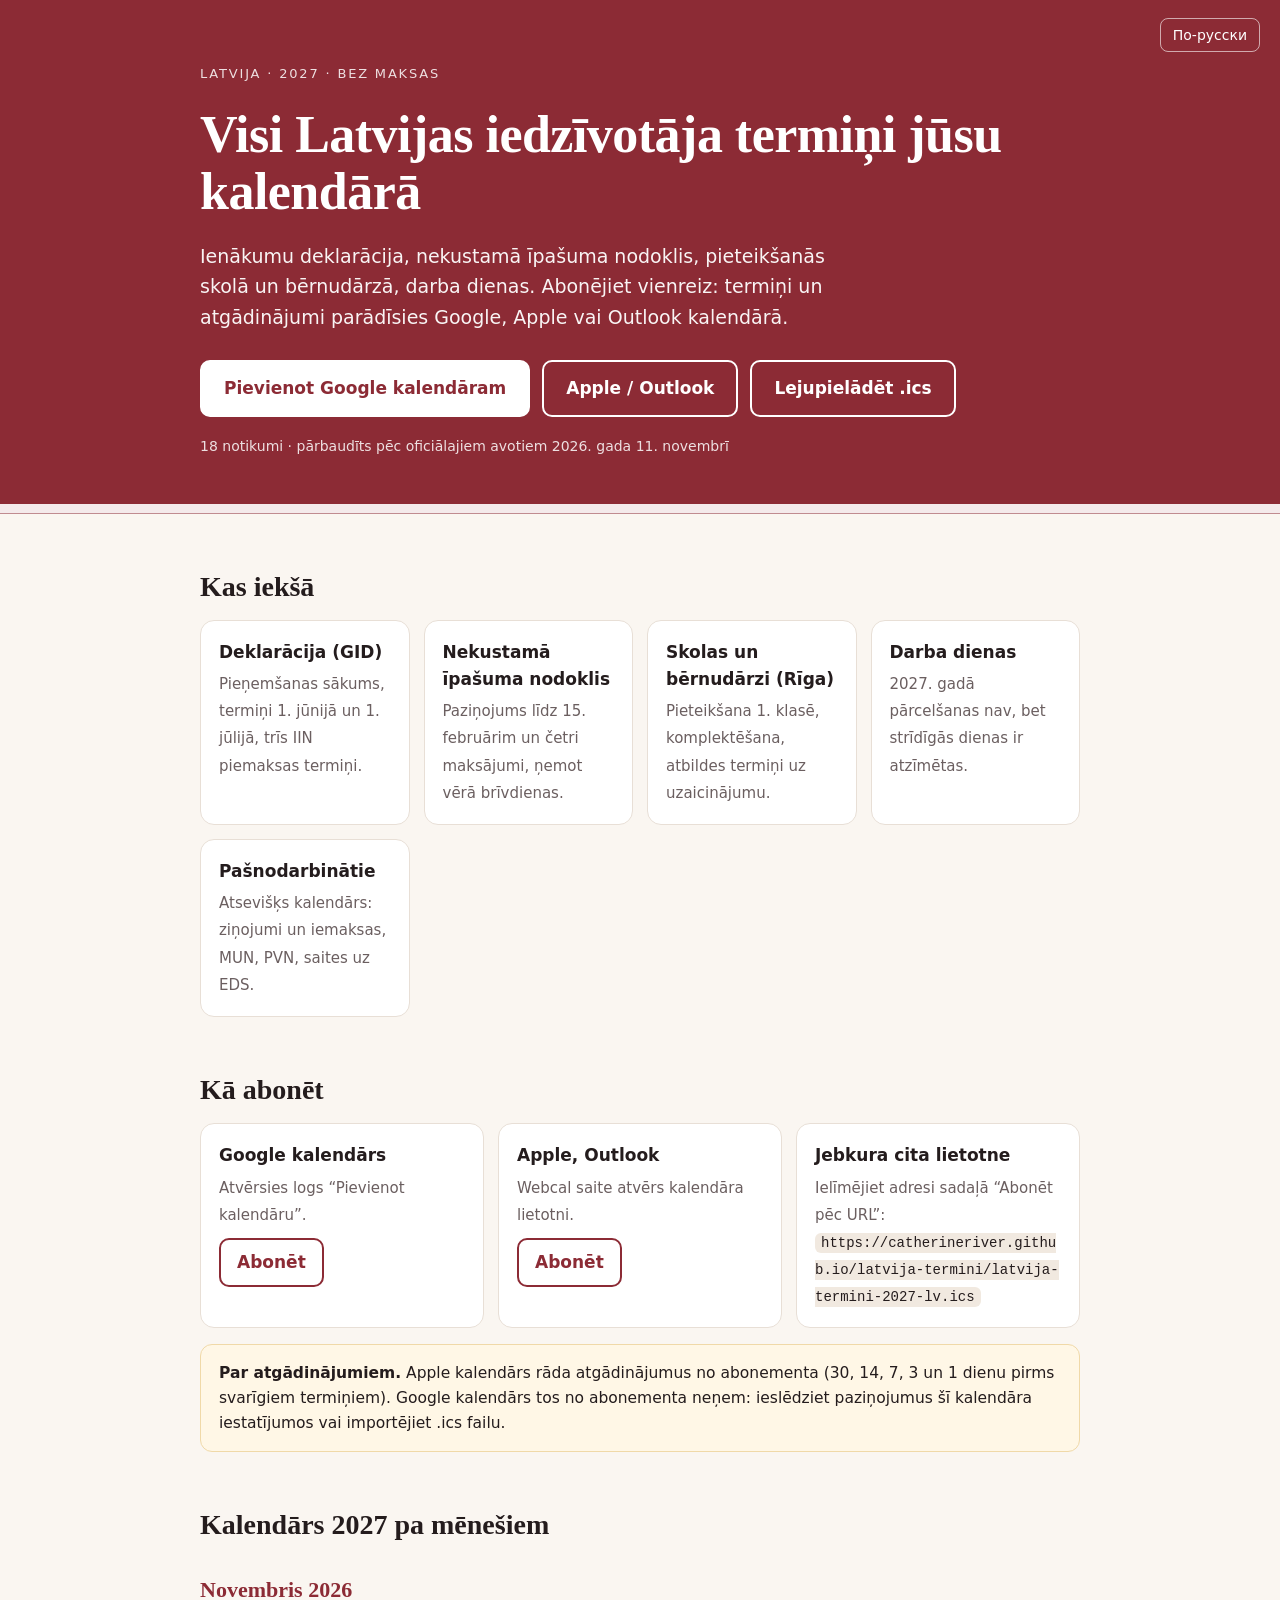
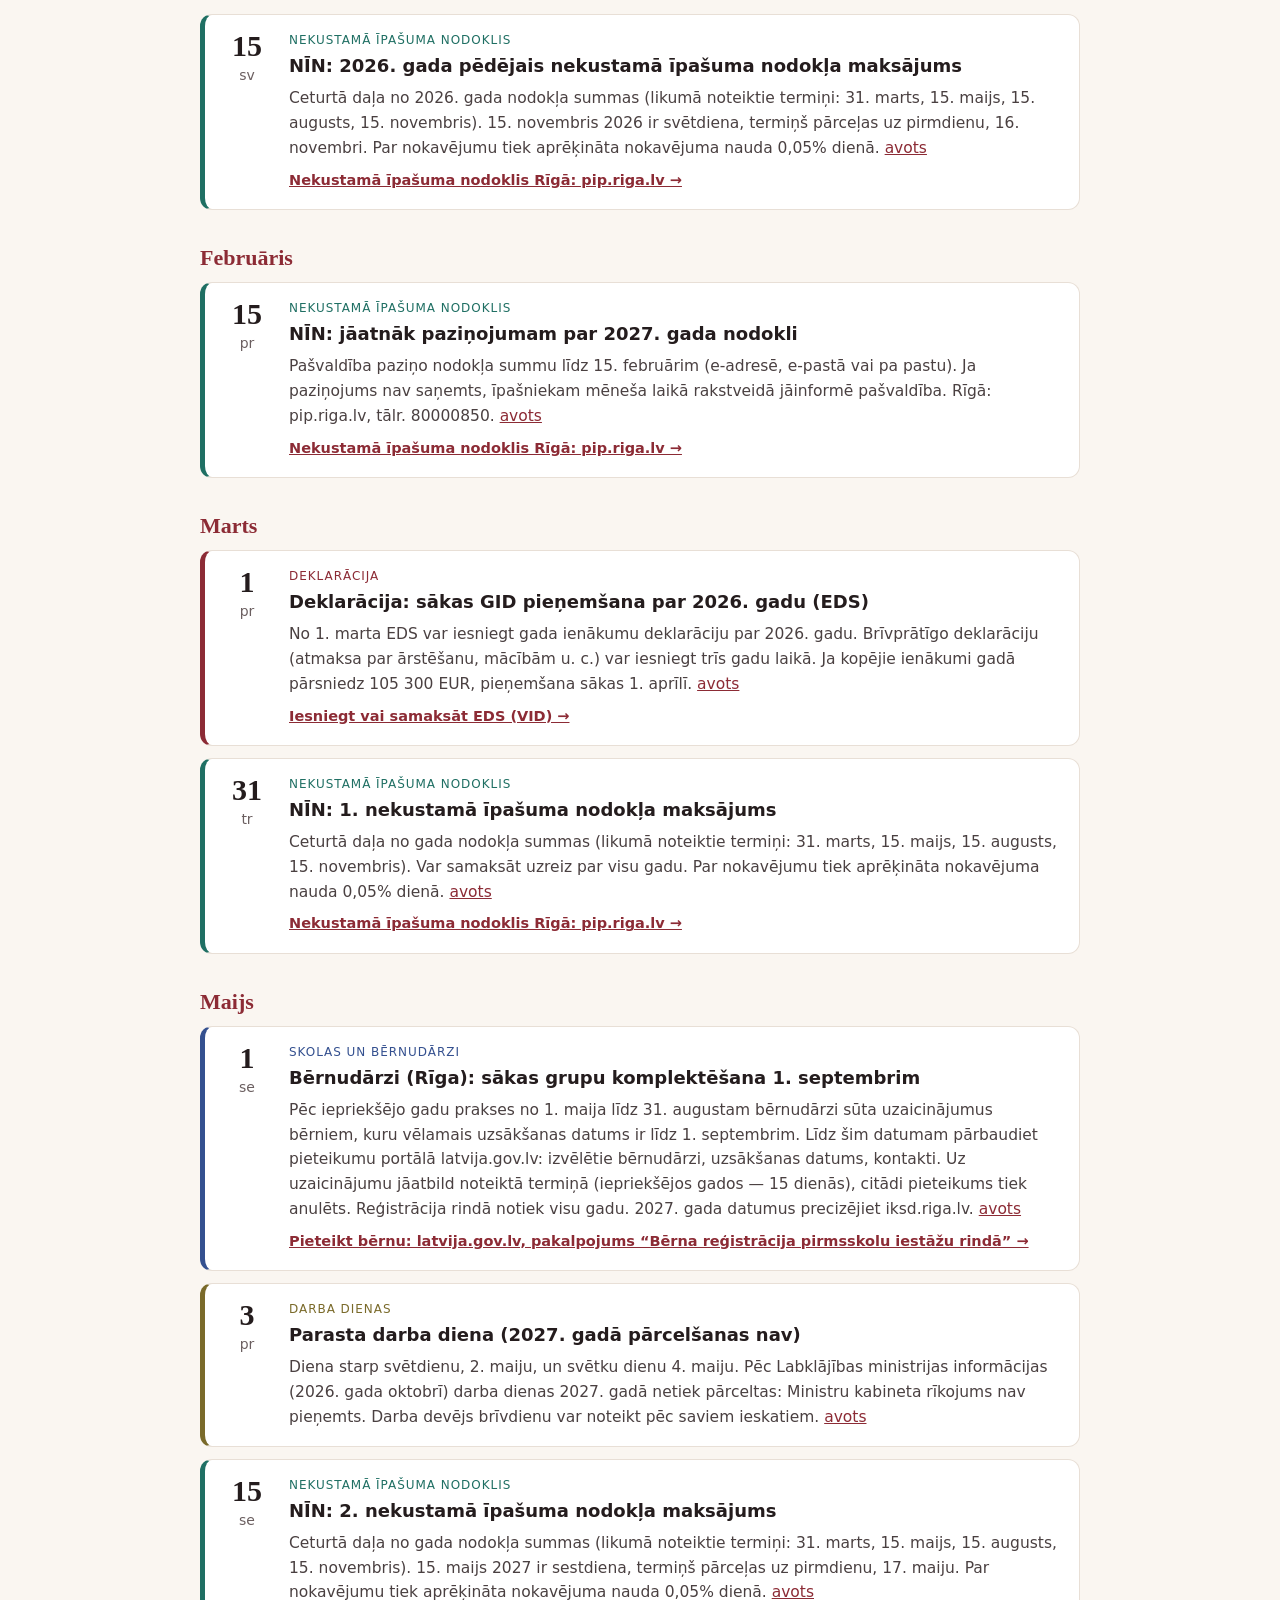
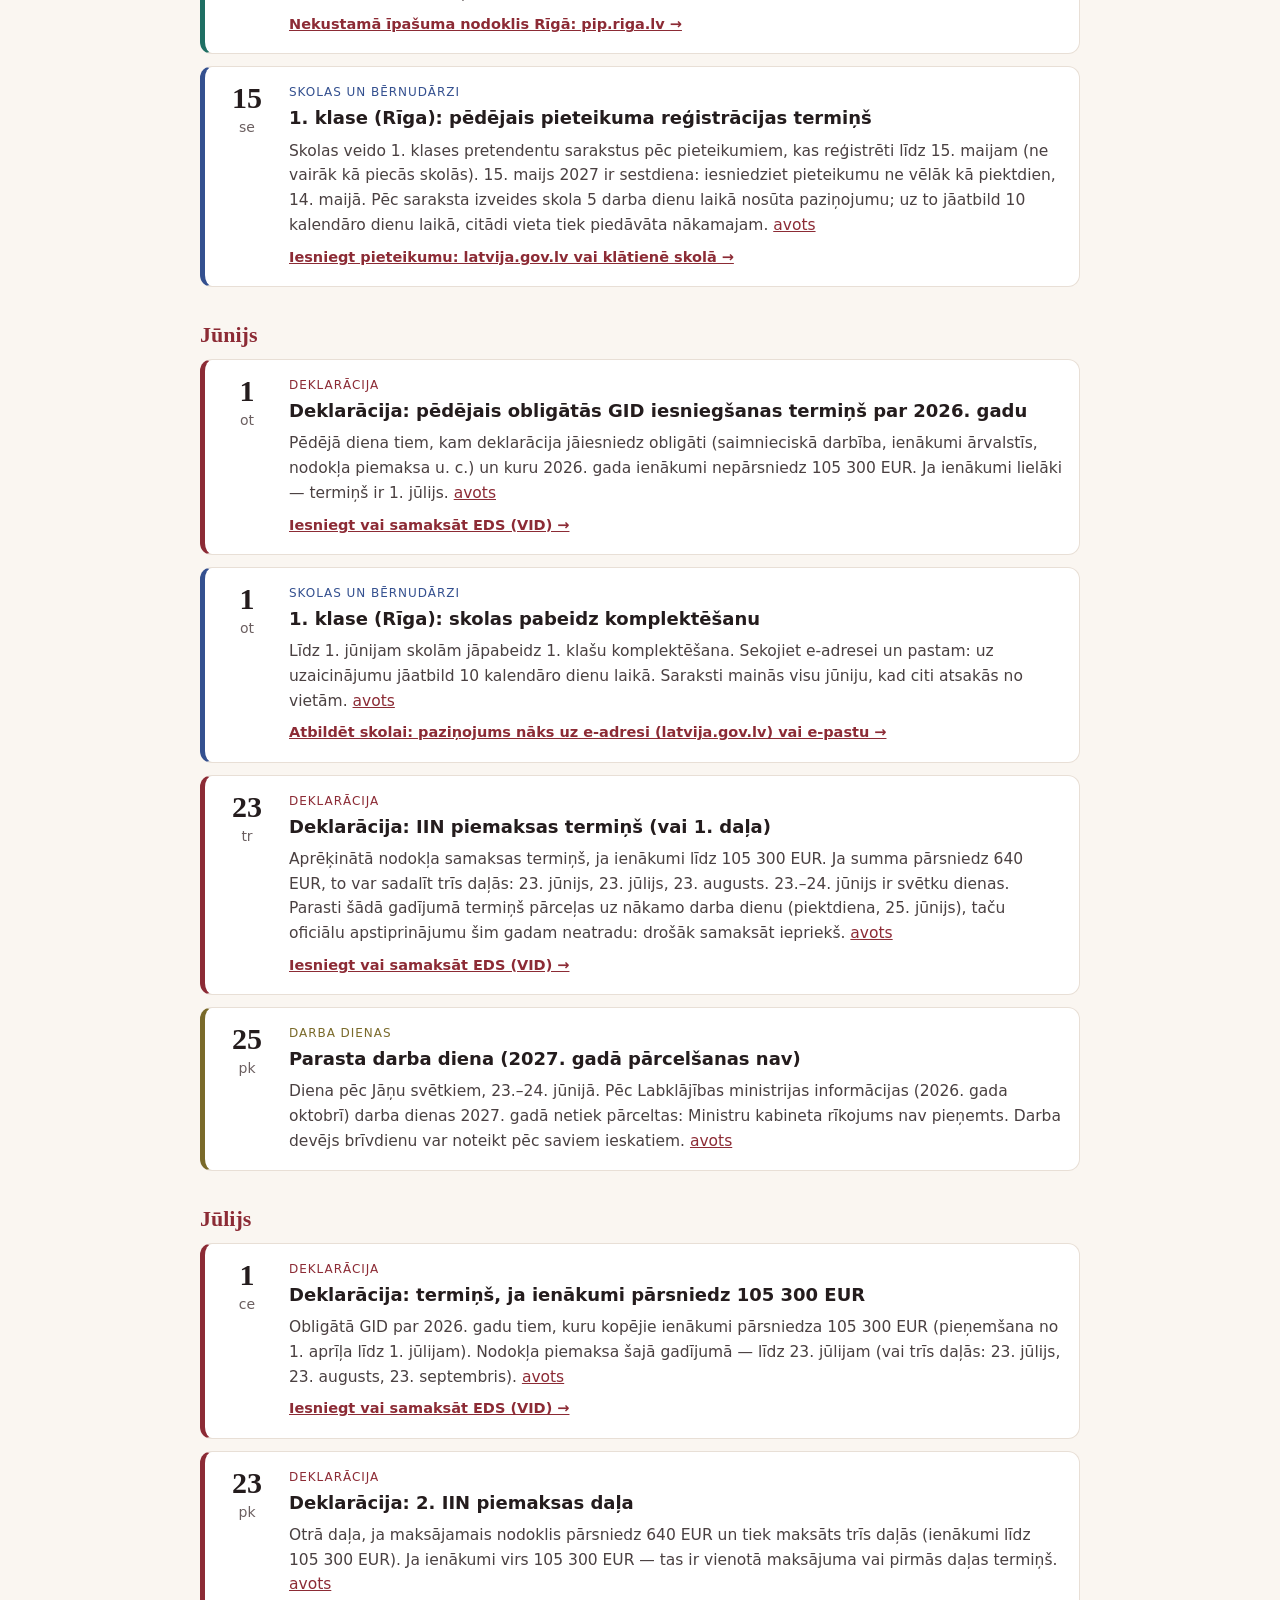
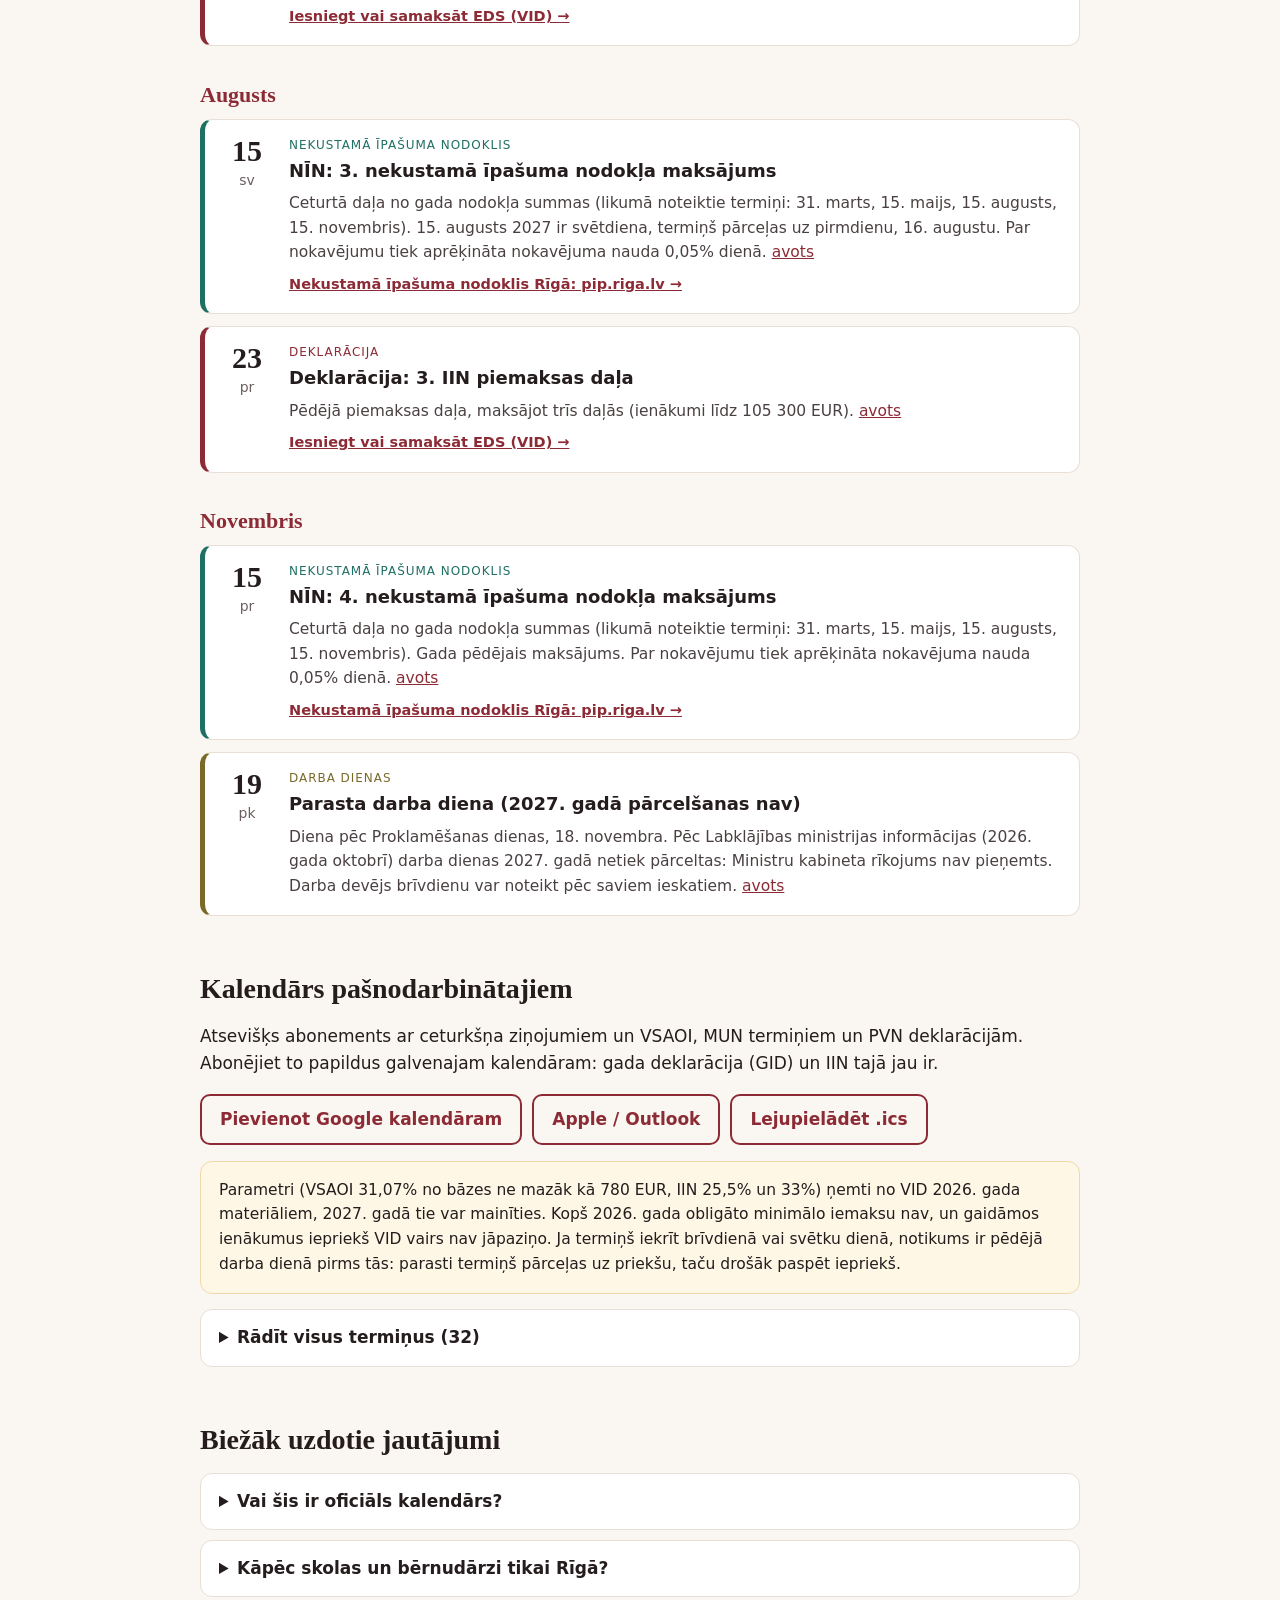
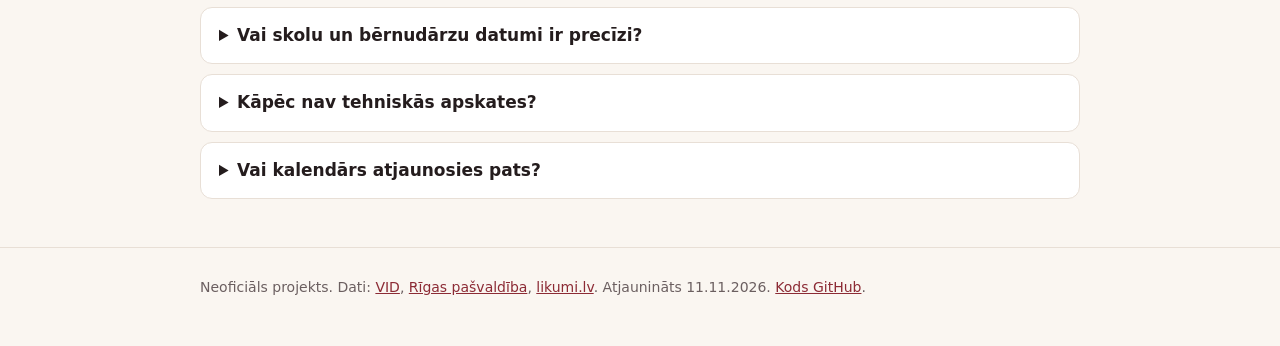
==== commit 23367a54: "Add remaining 2026 deadlines (NIN 15 Nov, PVN Nov/Dec) Co-Authored-By: Claude Sonnet 5.5 <noreply@an" ====
--- a/lv/index.html
+++ b/lv/index.html
@@ -22,8 +22,8 @@
 <meta property="og:image:width" content="1200"><meta property="og:image:height" content="630">
 <meta name="twitter:card" content="summary_large_image">
 <link rel="icon" href="../favicon.svg" type="image/svg+xml">
-<link rel="alternate" type="text/calendar" title="Latvijas iedzīvotāja termiņi 2027" href="../latvija-termini-2027-lv.ics">
-<script type="application/ld+json">{"@context": "https://schema.org", "@graph": [{"@type": "WebSite", "@id": "https://catherineriver.github.io/latvija-termini/#site", "url": "https://catherineriver.github.io/latvija-termini/", "name": "Latvijas iedzīvotāja kalendārs", "inLanguage": "lv"}, {"@type": "WebPage", "@id": "https://catherineriver.github.io/latvija-termini/lv/#page", "url": "https://catherineriver.github.io/latvija-termini/lv/", "name": "Latvijas iedzīvotāja kalendārs 2027: deklarācija, nekustamā īpašuma nodoklis, skolas un bērnudārzi", "description": "Bezmaksas kalendāra abonements (.ics) ar 2027. gada termiņiem: gada ienākumu deklarācija (GID), nekustamā īpašuma nodoklis (NĪN), pieteikšanās 1. klasē un bērnudārzos Rīgā, pārceltās darba dienas. Ir atsevišķs kalendārs pašnodarbinātajiem. Google, Apple un Outlook kalendāram.", "inLanguage": "lv", "isPartOf": {"@id": "https://catherineriver.github.io/latvija-termini/#site"}, "dateModified": "2026-11-11"}, {"@type": "DataDownload", "name": "Latvijas iedzīvotāja termiņi 2027", "encodingFormat": "text/calendar", "contentUrl": "https://catherineriver.github.io/latvija-termini/latvija-termini-2027-lv.ics", "inLanguage": "lv"}, {"@type": "DataDownload", "name": "Latvijas pašnodarbināto termiņi 2027", "encodingFormat": "text/calendar", "contentUrl": "https://catherineriver.github.io/latvija-termini/selfemployed-2027-lv.ics", "inLanguage": "lv"}]}</script>
+<link rel="alternate" type="text/calendar" title="Latvijas iedzīvotāja termiņi 2026–2027" href="../latvija-termini-2027-lv.ics">
+<script type="application/ld+json">{"@context": "https://schema.org", "@graph": [{"@type": "WebSite", "@id": "https://catherineriver.github.io/latvija-termini/#site", "url": "https://catherineriver.github.io/latvija-termini/", "name": "Latvijas iedzīvotāja kalendārs", "inLanguage": "lv"}, {"@type": "WebPage", "@id": "https://catherineriver.github.io/latvija-termini/lv/#page", "url": "https://catherineriver.github.io/latvija-termini/lv/", "name": "Latvijas iedzīvotāja kalendārs 2027: deklarācija, nekustamā īpašuma nodoklis, skolas un bērnudārzi", "description": "Bezmaksas kalendāra abonements (.ics) ar 2027. gada termiņiem: gada ienākumu deklarācija (GID), nekustamā īpašuma nodoklis (NĪN), pieteikšanās 1. klasē un bērnudārzos Rīgā, pārceltās darba dienas. Ir atsevišķs kalendārs pašnodarbinātajiem. Google, Apple un Outlook kalendāram.", "inLanguage": "lv", "isPartOf": {"@id": "https://catherineriver.github.io/latvija-termini/#site"}, "dateModified": "2026-11-11"}, {"@type": "DataDownload", "name": "Latvijas iedzīvotāja termiņi 2026–2027", "encodingFormat": "text/calendar", "contentUrl": "https://catherineriver.github.io/latvija-termini/latvija-termini-2027-lv.ics", "inLanguage": "lv"}, {"@type": "DataDownload", "name": "Latvijas pašnodarbināto termiņi 2026–2027", "encodingFormat": "text/calendar", "contentUrl": "https://catherineriver.github.io/latvija-termini/selfemployed-2027-lv.ics", "inLanguage": "lv"}]}</script>
 <style>
 :root{--ink:#241c1d;--mut:#6b5f60;--bg:#faf6f1;--card:#fff;--line:#e8dfd6;--red:#8c2b35;--red2:#a63a45;
 --decl:#8c2b35;--nin:#1f6f63;--work:#7a6a2a;--school:#34508f}
@@ -77,7 +77,7 @@
 <h1>Visi Latvijas iedzīvotāja termiņi jūsu kalendārā</h1>
 <p class="lead">Ienākumu deklarācija, nekustamā īpašuma nodoklis, pieteikšanās skolā un bērnudārzā, darba dienas. Abonējiet vienreiz: termiņi un atgādinājumi parādīsies Google, Apple vai Outlook kalendārā.</p>
 <div class="cta"><a class="btn p" href="https://calendar.google.com/calendar/r?cid=webcal%3A%2F%2Fcatherineriver.github.io%2Flatvija-termini%2Flatvija-termini-2027-lv.ics" rel="noopener">Pievienot Google kalendāram</a><a class="btn s" href="webcal://catherineriver.github.io/latvija-termini/latvija-termini-2027-lv.ics">Apple / Outlook</a><a class="btn s" href="../latvija-termini-2027-lv.ics" download>Lejupielādēt .ics</a></div>
-<div class="meta">17 notikumi · pārbaudīts pēc oficiālajiem avotiem 2026. gada 11. novembrī</div>
+<div class="meta">18 notikumi · pārbaudīts pēc oficiālajiem avotiem 2026. gada 11. novembrī</div>
 </div></header>
 <main class="wrap">
 <h2>Kas iekšā</h2>
@@ -90,12 +90,12 @@
 </div>
 <p class="note"><b>Par atgādinājumiem.</b> Apple kalendārs rāda atgādinājumus no abonementa (30, 14, 7, 3 un 1 dienu pirms svarīgiem termiņiem). Google kalendārs tos no abonementa neņem: ieslēdziet paziņojumus šī kalendāra iestatījumos vai importējiet .ics failu.</p>
 <h2>Kalendārs 2027 pa mēnešiem</h2>
-<section class="month"><h3>Februāris</h3><ol><li class="ev nin"><div class="date"><b>15</b><span>pr</span></div><div class="body"><div class="tag">Nekustamā īpašuma nodoklis</div><h4>NĪN: jāatnāk paziņojumam par 2027. gada nodokli</h4><p>Pašvaldība paziņo nodokļa summu līdz 15. februārim (e-adresē, e-pastā vai pa pastu). Ja paziņojums nav saņemts, īpašniekam mēneša laikā rakstveidā jāinformē pašvaldība. Rīgā: pip.riga.lv, tālr. 80000850. <a href="https://pip.riga.lv" rel="noopener">avots</a></p><a class="act" href="https://pip.riga.lv" rel="noopener">Nekustamā īpašuma nodoklis Rīgā: pip.riga.lv →</a></div></li></ol></section><section class="month"><h3>Marts</h3><ol><li class="ev decl"><div class="date"><b>1</b><span>pr</span></div><div class="body"><div class="tag">Deklarācija</div><h4>Deklarācija: sākas GID pieņemšana par 2026. gadu (EDS)</h4><p>No 1. marta EDS var iesniegt gada ienākumu deklarāciju par 2026. gadu. Brīvprātīgo deklarāciju (atmaksa par ārstēšanu, mācībām u. c.) var iesniegt trīs gadu laikā. Ja kopējie ienākumi gadā pārsniedz 105 300 EUR, pieņemšana sākas 1. aprīlī. <a href="https://www.vid.gov.lv/lv/gada-ienakumu-deklaracija" rel="noopener">avots</a></p><a class="act" href="https://eds.vid.gov.lv/login/" rel="noopener">Iesniegt vai samaksāt EDS (VID) →</a></div></li><li class="ev nin"><div class="date"><b>31</b><span>tr</span></div><div class="body"><div class="tag">Nekustamā īpašuma nodoklis</div><h4>NĪN: 1. nekustamā īpašuma nodokļa maksājums</h4><p>Ceturtā daļa no gada nodokļa summas (likumā noteiktie termiņi: 31. marts, 15. maijs, 15. augusts, 15. novembris). Var samaksāt uzreiz par visu gadu. Par nokavējumu tiek aprēķināta nokavējuma nauda 0,05% dienā. <a href="https://pip.riga.lv" rel="noopener">avots</a></p><a class="act" href="https://pip.riga.lv" rel="noopener">Nekustamā īpašuma nodoklis Rīgā: pip.riga.lv →</a></div></li></ol></section><section class="month"><h3>Maijs</h3><ol><li class="ev school"><div class="date"><b>1</b><span>se</span></div><div class="body"><div class="tag">Skolas un bērnudārzi</div><h4>Bērnudārzi (Rīga): sākas grupu komplektēšana 1. septembrim</h4><p>Pēc iepriekšējo gadu prakses no 1. maija līdz 31. augustam bērnudārzi sūta uzaicinājumus bērniem, kuru vēlamais uzsākšanas datums ir līdz 1. septembrim. Līdz šim datumam pārbaudiet pieteikumu portālā latvija.gov.lv: izvēlētie bērnudārzi, uzsākšanas datums, kontakti. Uz uzaicinājumu jāatbild noteiktā termiņā (iepriekšējos gados — 15 dienās), citādi pieteikums tiek anulēts. Reģistrācija rindā notiek visu gadu. 2027. gada datumus precizējiet iksd.riga.lv. <a href="https://iksd.riga.lv" rel="noopener">avots</a></p><a class="act" href="https://latvija.gov.lv" rel="noopener">Pieteikt bērnu: latvija.gov.lv, pakalpojums “Bērna reģistrācija pirmsskolu iestāžu rindā” →</a></div></li><li class="ev work"><div class="date"><b>3</b><span>pr</span></div><div class="body"><div class="tag">Darba dienas</div><h4>Parasta darba diena (2027. gadā pārcelšanas nav)</h4><p>Diena starp svētdienu, 2. maiju, un svētku dienu 4. maiju. Pēc Labklājības ministrijas informācijas (2026. gada oktobrī) darba dienas 2027. gadā netiek pārceltas: Ministru kabineta rīkojums nav pieņemts. Darba devējs brīvdienu var noteikt pēc saviem ieskatiem. <a href="https://ifinanses.lv/zinas/actual-2027-gada-darba-dienas-netiek-parceltas/31835" rel="noopener">avots</a></p></div></li><li class="ev nin"><div class="date"><b>15</b><span>se</span></div><div class="body"><div class="tag">Nekustamā īpašuma nodoklis</div><h4>NĪN: 2. nekustamā īpašuma nodokļa maksājums</h4><p>Ceturtā daļa no gada nodokļa summas (likumā noteiktie termiņi: 31. marts, 15. maijs, 15. augusts, 15. novembris). 15. maijs 2027 ir sestdiena, termiņš pārceļas uz pirmdienu, 17. maiju. Par nokavējumu tiek aprēķināta nokavējuma nauda 0,05% dienā. <a href="https://pip.riga.lv" rel="noopener">avots</a></p><a class="act" href="https://pip.riga.lv" rel="noopener">Nekustamā īpašuma nodoklis Rīgā: pip.riga.lv →</a></div></li><li class="ev school"><div class="date"><b>15</b><span>se</span></div><div class="body"><div class="tag">Skolas un bērnudārzi</div><h4>1. klase (Rīga): pēdējais pieteikuma reģistrācijas termiņš</h4><p>Skolas veido 1. klases pretendentu sarakstus pēc pieteikumiem, kas reģistrēti līdz 15. maijam (ne vairāk kā piecās skolās). 15. maijs 2027 ir sestdiena: iesniedziet pieteikumu ne vēlāk kā piektdien, 14. maijā. Pēc saraksta izveides skola 5 darba dienu laikā nosūta paziņojumu; uz to jāatbild 10 kalendāro dienu laikā, citādi vieta tiek piedāvāta nākamajam. <a href="https://likumi.lv/ta/id/341736" rel="noopener">avots</a></p><a class="act" href="https://latvija.gov.lv" rel="noopener">Iesniegt pieteikumu: latvija.gov.lv vai klātienē skolā →</a></div></li></ol></section><section class="month"><h3>Jūnijs</h3><ol><li class="ev decl"><div class="date"><b>1</b><span>ot</span></div><div class="body"><div class="tag">Deklarācija</div><h4>Deklarācija: pēdējais obligātās GID iesniegšanas termiņš par 2026. gadu</h4><p>Pēdējā diena tiem, kam deklarācija jāiesniedz obligāti (saimnieciskā darbība, ienākumi ārvalstīs, nodokļa piemaksa u. c.) un kuru 2026. gada ienākumi nepārsniedz 105 300 EUR. Ja ienākumi lielāki — termiņš ir 1. jūlijs. <a href="https://www.vid.gov.lv/lv/gada-ienakumu-deklaracija" rel="noopener">avots</a></p><a class="act" href="https://eds.vid.gov.lv/login/" rel="noopener">Iesniegt vai samaksāt EDS (VID) →</a></div></li><li class="ev school"><div class="date"><b>1</b><span>ot</span></div><div class="body"><div class="tag">Skolas un bērnudārzi</div><h4>1. klase (Rīga): skolas pabeidz komplektēšanu</h4><p>Līdz 1. jūnijam skolām jāpabeidz 1. klašu komplektēšana. Sekojiet e-adresei un pastam: uz uzaicinājumu jāatbild 10 kalendāro dienu laikā. Saraksti mainās visu jūniju, kad citi atsakās no vietām. <a href="https://likumi.lv/ta/id/341736" rel="noopener">avots</a></p><a class="act" href="https://latvija.gov.lv" rel="noopener">Atbildēt skolai: paziņojums nāks uz e-adresi (latvija.gov.lv) vai e-pastu →</a></div></li><li class="ev decl"><div class="date"><b>23</b><span>tr</span></div><div class="body"><div class="tag">Deklarācija</div><h4>Deklarācija: IIN piemaksas termiņš (vai 1. daļa)</h4><p>Aprēķinātā nodokļa samaksas termiņš, ja ienākumi līdz 105 300 EUR. Ja summa pārsniedz 640 EUR, to var sadalīt trīs daļās: 23. jūnijs, 23. jūlijs, 23. augusts. 23.–24. jūnijs ir svētku dienas. Parasti šādā gadījumā termiņš pārceļas uz nākamo darba dienu (piektdiena, 25. jūnijs), taču oficiālu apstiprinājumu šim gadam neatradu: drošāk samaksāt iepriekš. <a href="https://www.vid.gov.lv/lv/gada-ienakumu-deklaracija" rel="noopener">avots</a></p><a class="act" href="https://eds.vid.gov.lv/login/" rel="noopener">Iesniegt vai samaksāt EDS (VID) →</a></div></li><li class="ev work"><div class="date"><b>25</b><span>pk</span></div><div class="body"><div class="tag">Darba dienas</div><h4>Parasta darba diena (2027. gadā pārcelšanas nav)</h4><p>Diena pēc Jāņu svētkiem, 23.–24. jūnijā. Pēc Labklājības ministrijas informācijas (2026. gada oktobrī) darba dienas 2027. gadā netiek pārceltas: Ministru kabineta rīkojums nav pieņemts. Darba devējs brīvdienu var noteikt pēc saviem ieskatiem. <a href="https://ifinanses.lv/zinas/actual-2027-gada-darba-dienas-netiek-parceltas/31835" rel="noopener">avots</a></p></div></li></ol></section><section class="month"><h3>Jūlijs</h3><ol><li class="ev decl"><div class="date"><b>1</b><span>ce</span></div><div class="body"><div class="tag">Deklarācija</div><h4>Deklarācija: termiņš, ja ienākumi pārsniedz 105 300 EUR</h4><p>Obligātā GID par 2026. gadu tiem, kuru kopējie ienākumi pārsniedza 105 300 EUR (pieņemšana no 1. aprīļa līdz 1. jūlijam). Nodokļa piemaksa šajā gadījumā — līdz 23. jūlijam (vai trīs daļās: 23. jūlijs, 23. augusts, 23. septembris). <a href="https://www.vid.gov.lv/lv/gada-ienakumu-deklaracija" rel="noopener">avots</a></p><a class="act" href="https://eds.vid.gov.lv/login/" rel="noopener">Iesniegt vai samaksāt EDS (VID) →</a></div></li><li class="ev decl"><div class="date"><b>23</b><span>pk</span></div><div class="body"><div class="tag">Deklarācija</div><h4>Deklarācija: 2. IIN piemaksas daļa</h4><p>Otrā daļa, ja maksājamais nodoklis pārsniedz 640 EUR un tiek maksāts trīs daļās (ienākumi līdz 105 300 EUR). Ja ienākumi virs 105 300 EUR — tas ir vienotā maksājuma vai pirmās daļas termiņš. <a href="https://www.vid.gov.lv/lv/gada-ienakumu-deklaracija" rel="noopener">avots</a></p><a class="act" href="https://eds.vid.gov.lv/login/" rel="noopener">Iesniegt vai samaksāt EDS (VID) →</a></div></li></ol></section><section class="month"><h3>Augusts</h3><ol><li class="ev nin"><div class="date"><b>15</b><span>sv</span></div><div class="body"><div class="tag">Nekustamā īpašuma nodoklis</div><h4>NĪN: 3. nekustamā īpašuma nodokļa maksājums</h4><p>Ceturtā daļa no gada nodokļa summas (likumā noteiktie termiņi: 31. marts, 15. maijs, 15. augusts, 15. novembris). 15. augusts 2027 ir svētdiena, termiņš pārceļas uz pirmdienu, 16. augustu. Par nokavējumu tiek aprēķināta nokavējuma nauda 0,05% dienā. <a href="https://pip.riga.lv" rel="noopener">avots</a></p><a class="act" href="https://pip.riga.lv" rel="noopener">Nekustamā īpašuma nodoklis Rīgā: pip.riga.lv →</a></div></li><li class="ev decl"><div class="date"><b>23</b><span>pr</span></div><div class="body"><div class="tag">Deklarācija</div><h4>Deklarācija: 3. IIN piemaksas daļa</h4><p>Pēdējā piemaksas daļa, maksājot trīs daļās (ienākumi līdz 105 300 EUR). <a href="https://www.vid.gov.lv/lv/gada-ienakumu-deklaracija" rel="noopener">avots</a></p><a class="act" href="https://eds.vid.gov.lv/login/" rel="noopener">Iesniegt vai samaksāt EDS (VID) →</a></div></li></ol></section><section class="month"><h3>Novembris</h3><ol><li class="ev nin"><div class="date"><b>15</b><span>pr</span></div><div class="body"><div class="tag">Nekustamā īpašuma nodoklis</div><h4>NĪN: 4. nekustamā īpašuma nodokļa maksājums</h4><p>Ceturtā daļa no gada nodokļa summas (likumā noteiktie termiņi: 31. marts, 15. maijs, 15. augusts, 15. novembris). Gada pēdējais maksājums. Par nokavējumu tiek aprēķināta nokavējuma nauda 0,05% dienā. <a href="https://pip.riga.lv" rel="noopener">avots</a></p><a class="act" href="https://pip.riga.lv" rel="noopener">Nekustamā īpašuma nodoklis Rīgā: pip.riga.lv →</a></div></li><li class="ev work"><div class="date"><b>19</b><span>pk</span></div><div class="body"><div class="tag">Darba dienas</div><h4>Parasta darba diena (2027. gadā pārcelšanas nav)</h4><p>Diena pēc Proklamēšanas dienas, 18. novembra. Pēc Labklājības ministrijas informācijas (2026. gada oktobrī) darba dienas 2027. gadā netiek pārceltas: Ministru kabineta rīkojums nav pieņemts. Darba devējs brīvdienu var noteikt pēc saviem ieskatiem. <a href="https://ifinanses.lv/zinas/actual-2027-gada-darba-dienas-netiek-parceltas/31835" rel="noopener">avots</a></p></div></li></ol></section>
+<section class="month"><h3>Novembris 2026</h3><ol><li class="ev nin"><div class="date"><b>15</b><span>sv</span></div><div class="body"><div class="tag">Nekustamā īpašuma nodoklis</div><h4>NĪN: 2026. gada pēdējais nekustamā īpašuma nodokļa maksājums</h4><p>Ceturtā daļa no 2026. gada nodokļa summas (likumā noteiktie termiņi: 31. marts, 15. maijs, 15. augusts, 15. novembris). 15. novembris 2026 ir svētdiena, termiņš pārceļas uz pirmdienu, 16. novembri. Par nokavējumu tiek aprēķināta nokavējuma nauda 0,05% dienā. <a href="https://pip.riga.lv" rel="noopener">avots</a></p><a class="act" href="https://pip.riga.lv" rel="noopener">Nekustamā īpašuma nodoklis Rīgā: pip.riga.lv →</a></div></li></ol></section><section class="month"><h3>Februāris</h3><ol><li class="ev nin"><div class="date"><b>15</b><span>pr</span></div><div class="body"><div class="tag">Nekustamā īpašuma nodoklis</div><h4>NĪN: jāatnāk paziņojumam par 2027. gada nodokli</h4><p>Pašvaldība paziņo nodokļa summu līdz 15. februārim (e-adresē, e-pastā vai pa pastu). Ja paziņojums nav saņemts, īpašniekam mēneša laikā rakstveidā jāinformē pašvaldība. Rīgā: pip.riga.lv, tālr. 80000850. <a href="https://pip.riga.lv" rel="noopener">avots</a></p><a class="act" href="https://pip.riga.lv" rel="noopener">Nekustamā īpašuma nodoklis Rīgā: pip.riga.lv →</a></div></li></ol></section><section class="month"><h3>Marts</h3><ol><li class="ev decl"><div class="date"><b>1</b><span>pr</span></div><div class="body"><div class="tag">Deklarācija</div><h4>Deklarācija: sākas GID pieņemšana par 2026. gadu (EDS)</h4><p>No 1. marta EDS var iesniegt gada ienākumu deklarāciju par 2026. gadu. Brīvprātīgo deklarāciju (atmaksa par ārstēšanu, mācībām u. c.) var iesniegt trīs gadu laikā. Ja kopējie ienākumi gadā pārsniedz 105 300 EUR, pieņemšana sākas 1. aprīlī. <a href="https://www.vid.gov.lv/lv/gada-ienakumu-deklaracija" rel="noopener">avots</a></p><a class="act" href="https://eds.vid.gov.lv/login/" rel="noopener">Iesniegt vai samaksāt EDS (VID) →</a></div></li><li class="ev nin"><div class="date"><b>31</b><span>tr</span></div><div class="body"><div class="tag">Nekustamā īpašuma nodoklis</div><h4>NĪN: 1. nekustamā īpašuma nodokļa maksājums</h4><p>Ceturtā daļa no gada nodokļa summas (likumā noteiktie termiņi: 31. marts, 15. maijs, 15. augusts, 15. novembris). Var samaksāt uzreiz par visu gadu. Par nokavējumu tiek aprēķināta nokavējuma nauda 0,05% dienā. <a href="https://pip.riga.lv" rel="noopener">avots</a></p><a class="act" href="https://pip.riga.lv" rel="noopener">Nekustamā īpašuma nodoklis Rīgā: pip.riga.lv →</a></div></li></ol></section><section class="month"><h3>Maijs</h3><ol><li class="ev school"><div class="date"><b>1</b><span>se</span></div><div class="body"><div class="tag">Skolas un bērnudārzi</div><h4>Bērnudārzi (Rīga): sākas grupu komplektēšana 1. septembrim</h4><p>Pēc iepriekšējo gadu prakses no 1. maija līdz 31. augustam bērnudārzi sūta uzaicinājumus bērniem, kuru vēlamais uzsākšanas datums ir līdz 1. septembrim. Līdz šim datumam pārbaudiet pieteikumu portālā latvija.gov.lv: izvēlētie bērnudārzi, uzsākšanas datums, kontakti. Uz uzaicinājumu jāatbild noteiktā termiņā (iepriekšējos gados — 15 dienās), citādi pieteikums tiek anulēts. Reģistrācija rindā notiek visu gadu. 2027. gada datumus precizējiet iksd.riga.lv. <a href="https://iksd.riga.lv" rel="noopener">avots</a></p><a class="act" href="https://latvija.gov.lv" rel="noopener">Pieteikt bērnu: latvija.gov.lv, pakalpojums “Bērna reģistrācija pirmsskolu iestāžu rindā” →</a></div></li><li class="ev work"><div class="date"><b>3</b><span>pr</span></div><div class="body"><div class="tag">Darba dienas</div><h4>Parasta darba diena (2027. gadā pārcelšanas nav)</h4><p>Diena starp svētdienu, 2. maiju, un svētku dienu 4. maiju. Pēc Labklājības ministrijas informācijas (2026. gada oktobrī) darba dienas 2027. gadā netiek pārceltas: Ministru kabineta rīkojums nav pieņemts. Darba devējs brīvdienu var noteikt pēc saviem ieskatiem. <a href="https://ifinanses.lv/zinas/actual-2027-gada-darba-dienas-netiek-parceltas/31835" rel="noopener">avots</a></p></div></li><li class="ev nin"><div class="date"><b>15</b><span>se</span></div><div class="body"><div class="tag">Nekustamā īpašuma nodoklis</div><h4>NĪN: 2. nekustamā īpašuma nodokļa maksājums</h4><p>Ceturtā daļa no gada nodokļa summas (likumā noteiktie termiņi: 31. marts, 15. maijs, 15. augusts, 15. novembris). 15. maijs 2027 ir sestdiena, termiņš pārceļas uz pirmdienu, 17. maiju. Par nokavējumu tiek aprēķināta nokavējuma nauda 0,05% dienā. <a href="https://pip.riga.lv" rel="noopener">avots</a></p><a class="act" href="https://pip.riga.lv" rel="noopener">Nekustamā īpašuma nodoklis Rīgā: pip.riga.lv →</a></div></li><li class="ev school"><div class="date"><b>15</b><span>se</span></div><div class="body"><div class="tag">Skolas un bērnudārzi</div><h4>1. klase (Rīga): pēdējais pieteikuma reģistrācijas termiņš</h4><p>Skolas veido 1. klases pretendentu sarakstus pēc pieteikumiem, kas reģistrēti līdz 15. maijam (ne vairāk kā piecās skolās). 15. maijs 2027 ir sestdiena: iesniedziet pieteikumu ne vēlāk kā piektdien, 14. maijā. Pēc saraksta izveides skola 5 darba dienu laikā nosūta paziņojumu; uz to jāatbild 10 kalendāro dienu laikā, citādi vieta tiek piedāvāta nākamajam. <a href="https://likumi.lv/ta/id/341736" rel="noopener">avots</a></p><a class="act" href="https://latvija.gov.lv" rel="noopener">Iesniegt pieteikumu: latvija.gov.lv vai klātienē skolā →</a></div></li></ol></section><section class="month"><h3>Jūnijs</h3><ol><li class="ev decl"><div class="date"><b>1</b><span>ot</span></div><div class="body"><div class="tag">Deklarācija</div><h4>Deklarācija: pēdējais obligātās GID iesniegšanas termiņš par 2026. gadu</h4><p>Pēdējā diena tiem, kam deklarācija jāiesniedz obligāti (saimnieciskā darbība, ienākumi ārvalstīs, nodokļa piemaksa u. c.) un kuru 2026. gada ienākumi nepārsniedz 105 300 EUR. Ja ienākumi lielāki — termiņš ir 1. jūlijs. <a href="https://www.vid.gov.lv/lv/gada-ienakumu-deklaracija" rel="noopener">avots</a></p><a class="act" href="https://eds.vid.gov.lv/login/" rel="noopener">Iesniegt vai samaksāt EDS (VID) →</a></div></li><li class="ev school"><div class="date"><b>1</b><span>ot</span></div><div class="body"><div class="tag">Skolas un bērnudārzi</div><h4>1. klase (Rīga): skolas pabeidz komplektēšanu</h4><p>Līdz 1. jūnijam skolām jāpabeidz 1. klašu komplektēšana. Sekojiet e-adresei un pastam: uz uzaicinājumu jāatbild 10 kalendāro dienu laikā. Saraksti mainās visu jūniju, kad citi atsakās no vietām. <a href="https://likumi.lv/ta/id/341736" rel="noopener">avots</a></p><a class="act" href="https://latvija.gov.lv" rel="noopener">Atbildēt skolai: paziņojums nāks uz e-adresi (latvija.gov.lv) vai e-pastu →</a></div></li><li class="ev decl"><div class="date"><b>23</b><span>tr</span></div><div class="body"><div class="tag">Deklarācija</div><h4>Deklarācija: IIN piemaksas termiņš (vai 1. daļa)</h4><p>Aprēķinātā nodokļa samaksas termiņš, ja ienākumi līdz 105 300 EUR. Ja summa pārsniedz 640 EUR, to var sadalīt trīs daļās: 23. jūnijs, 23. jūlijs, 23. augusts. 23.–24. jūnijs ir svētku dienas. Parasti šādā gadījumā termiņš pārceļas uz nākamo darba dienu (piektdiena, 25. jūnijs), taču oficiālu apstiprinājumu šim gadam neatradu: drošāk samaksāt iepriekš. <a href="https://www.vid.gov.lv/lv/gada-ienakumu-deklaracija" rel="noopener">avots</a></p><a class="act" href="https://eds.vid.gov.lv/login/" rel="noopener">Iesniegt vai samaksāt EDS (VID) →</a></div></li><li class="ev work"><div class="date"><b>25</b><span>pk</span></div><div class="body"><div class="tag">Darba dienas</div><h4>Parasta darba diena (2027. gadā pārcelšanas nav)</h4><p>Diena pēc Jāņu svētkiem, 23.–24. jūnijā. Pēc Labklājības ministrijas informācijas (2026. gada oktobrī) darba dienas 2027. gadā netiek pārceltas: Ministru kabineta rīkojums nav pieņemts. Darba devējs brīvdienu var noteikt pēc saviem ieskatiem. <a href="https://ifinanses.lv/zinas/actual-2027-gada-darba-dienas-netiek-parceltas/31835" rel="noopener">avots</a></p></div></li></ol></section><section class="month"><h3>Jūlijs</h3><ol><li class="ev decl"><div class="date"><b>1</b><span>ce</span></div><div class="body"><div class="tag">Deklarācija</div><h4>Deklarācija: termiņš, ja ienākumi pārsniedz 105 300 EUR</h4><p>Obligātā GID par 2026. gadu tiem, kuru kopējie ienākumi pārsniedza 105 300 EUR (pieņemšana no 1. aprīļa līdz 1. jūlijam). Nodokļa piemaksa šajā gadījumā — līdz 23. jūlijam (vai trīs daļās: 23. jūlijs, 23. augusts, 23. septembris). <a href="https://www.vid.gov.lv/lv/gada-ienakumu-deklaracija" rel="noopener">avots</a></p><a class="act" href="https://eds.vid.gov.lv/login/" rel="noopener">Iesniegt vai samaksāt EDS (VID) →</a></div></li><li class="ev decl"><div class="date"><b>23</b><span>pk</span></div><div class="body"><div class="tag">Deklarācija</div><h4>Deklarācija: 2. IIN piemaksas daļa</h4><p>Otrā daļa, ja maksājamais nodoklis pārsniedz 640 EUR un tiek maksāts trīs daļās (ienākumi līdz 105 300 EUR). Ja ienākumi virs 105 300 EUR — tas ir vienotā maksājuma vai pirmās daļas termiņš. <a href="https://www.vid.gov.lv/lv/gada-ienakumu-deklaracija" rel="noopener">avots</a></p><a class="act" href="https://eds.vid.gov.lv/login/" rel="noopener">Iesniegt vai samaksāt EDS (VID) →</a></div></li></ol></section><section class="month"><h3>Augusts</h3><ol><li class="ev nin"><div class="date"><b>15</b><span>sv</span></div><div class="body"><div class="tag">Nekustamā īpašuma nodoklis</div><h4>NĪN: 3. nekustamā īpašuma nodokļa maksājums</h4><p>Ceturtā daļa no gada nodokļa summas (likumā noteiktie termiņi: 31. marts, 15. maijs, 15. augusts, 15. novembris). 15. augusts 2027 ir svētdiena, termiņš pārceļas uz pirmdienu, 16. augustu. Par nokavējumu tiek aprēķināta nokavējuma nauda 0,05% dienā. <a href="https://pip.riga.lv" rel="noopener">avots</a></p><a class="act" href="https://pip.riga.lv" rel="noopener">Nekustamā īpašuma nodoklis Rīgā: pip.riga.lv →</a></div></li><li class="ev decl"><div class="date"><b>23</b><span>pr</span></div><div class="body"><div class="tag">Deklarācija</div><h4>Deklarācija: 3. IIN piemaksas daļa</h4><p>Pēdējā piemaksas daļa, maksājot trīs daļās (ienākumi līdz 105 300 EUR). <a href="https://www.vid.gov.lv/lv/gada-ienakumu-deklaracija" rel="noopener">avots</a></p><a class="act" href="https://eds.vid.gov.lv/login/" rel="noopener">Iesniegt vai samaksāt EDS (VID) →</a></div></li></ol></section><section class="month"><h3>Novembris</h3><ol><li class="ev nin"><div class="date"><b>15</b><span>pr</span></div><div class="body"><div class="tag">Nekustamā īpašuma nodoklis</div><h4>NĪN: 4. nekustamā īpašuma nodokļa maksājums</h4><p>Ceturtā daļa no gada nodokļa summas (likumā noteiktie termiņi: 31. marts, 15. maijs, 15. augusts, 15. novembris). Gada pēdējais maksājums. Par nokavējumu tiek aprēķināta nokavējuma nauda 0,05% dienā. <a href="https://pip.riga.lv" rel="noopener">avots</a></p><a class="act" href="https://pip.riga.lv" rel="noopener">Nekustamā īpašuma nodoklis Rīgā: pip.riga.lv →</a></div></li><li class="ev work"><div class="date"><b>19</b><span>pk</span></div><div class="body"><div class="tag">Darba dienas</div><h4>Parasta darba diena (2027. gadā pārcelšanas nav)</h4><p>Diena pēc Proklamēšanas dienas, 18. novembra. Pēc Labklājības ministrijas informācijas (2026. gada oktobrī) darba dienas 2027. gadā netiek pārceltas: Ministru kabineta rīkojums nav pieņemts. Darba devējs brīvdienu var noteikt pēc saviem ieskatiem. <a href="https://ifinanses.lv/zinas/actual-2027-gada-darba-dienas-netiek-parceltas/31835" rel="noopener">avots</a></p></div></li></ol></section>
 <h2 id="selfemployed">Kalendārs pašnodarbinātajiem</h2>
 <p>Atsevišķs abonements ar ceturkšņa ziņojumiem un VSAOI, MUN termiņiem un PVN deklarācijām. Abonējiet to papildus galvenajam kalendāram: gada deklarācija (GID) un IIN tajā jau ir.</p>
 <div class="cta2"><a class="btn" href="https://calendar.google.com/calendar/r?cid=webcal%3A%2F%2Fcatherineriver.github.io%2Flatvija-termini%2Fselfemployed-2027-lv.ics" rel="noopener">Pievienot Google kalendāram</a><a class="btn" href="webcal://catherineriver.github.io/latvija-termini/selfemployed-2027-lv.ics">Apple / Outlook</a><a class="btn" href="../selfemployed-2027-lv.ics" download>Lejupielādēt .ics</a></div>
 <p class="note">Parametri (VSAOI 31,07% no bāzes ne mazāk kā 780 EUR, IIN 25,5% un 33%) ņemti no VID 2026. gada materiāliem, 2027. gadā tie var mainīties. Kopš 2026. gada obligāto minimālo iemaksu nav, un gaidāmos ienākumus iepriekš VID vairs nav jāpaziņo. Ja termiņš iekrīt brīvdienā vai svētku dienā, notikums ir pēdējā darba dienā pirms tās: parasti termiņš pārceļas uz priekšu, taču drošāk paspēt iepriekš.</p>
-<details class="all"><summary>Rādīt visus termiņus (30)</summary><section class="month"><h3>Decembris 2026</h3><ol><li class="ev mun"><div class="date"><b>15</b><span>ot</span></div><div class="body"><div class="tag">Pašnodarbinātie · MUN</div><h4>MUN: pēdējais termiņš pieteikumam pāriet uz mikrouzņēmuma nodokli no 2027. gada</h4><p>Lai no cita režīma pārietu uz mikrouzņēmumu nodokli (MUN), pieteikums VID jāiesniedz līdz iepriekšējā gada 15. decembrim. Pēc trešo pušu avotu datiem MUN pieejams, ja gada apgrozījums nepārsniedz 50 000 EUR. Nosacījumus pārbaudiet VID. <a href="https://www.vid.gov.lv/lv/media/30731/download" rel="noopener">avots</a></p><a class="act" href="https://eds.vid.gov.lv/login/" rel="noopener">Iesniegt vai samaksāt EDS (VID) →</a></div></li></ol></section><section class="month"><h3>Janvāris</h3><ol><li class="ev se"><div class="date"><b>15</b><span>pk</span></div><div class="body"><div class="tag">Pašnodarbinātie · vispārējā kārtība</div><h4>Pašnodarbinātā ziņojums par 2026. gada 4. ceturksni</h4><p>Pašnodarbinātā ceturkšņa ziņojums EDS jāiesniedz līdz 17. janvārim. 17. janvāris ir svētdiena. Parasti termiņš pārceļas uz nākamo darba dienu, taču drošāk paspēt līdz piektdienai, 15. janvārim. VSAOI jāsamaksā līdz 23. datumam. Vispārējā kārtība. <a href="https://www.vid.gov.lv/lv/media/29738/download" rel="noopener">avots</a></p><a class="act" href="https://eds.vid.gov.lv/login/" rel="noopener">Iesniegt vai samaksāt EDS (VID) →</a></div></li><li class="ev mun"><div class="date"><b>15</b><span>pk</span></div><div class="body"><div class="tag">Pašnodarbinātie · MUN</div><h4>MUN: deklarācija par 2026. gada 4. ceturksni</h4><p>Mikrouzņēmuma nodokļa maksātāja ceturkšņa deklarācija EDS jāiesniedz līdz 15. janvārim. Nodoklis (25%: 20% IIN un 80% VSAOI) jāsamaksā līdz 23. datumam. <a href="https://www.vid.gov.lv/lv/media/30731/download" rel="noopener">avots</a></p><a class="act" href="https://eds.vid.gov.lv/login/" rel="noopener">Iesniegt vai samaksāt EDS (VID) →</a></div></li><li class="ev vat"><div class="date"><b>20</b><span>tr</span></div><div class="body"><div class="tag">PVN</div><h4>PVN: deklarācija par 2026. gada decembri (samaksa līdz 23. datumam)</h4><p>PVN deklarācija EDS jāiesniedz 20 dienu laikā pēc taksācijas perioda beigām (līdz 20. janvārim). Nodoklis jāsamaksā līdz nākamā mēneša 23. datumam. Attiecas uz reģistrētiem PVN maksātājiem. Ja jums ceturkšņa periods, iesniedziet tikai janvārī, aprīlī, jūlijā un oktobrī. <a href="https://www.vid.gov.lv/lv/media/2299/download" rel="noopener">avots</a></p><a class="act" href="https://eds.vid.gov.lv/login/" rel="noopener">Iesniegt vai samaksāt EDS (VID) →</a></div></li><li class="ev mun"><div class="date"><b>22</b><span>pk</span></div><div class="body"><div class="tag">Pašnodarbinātie · MUN</div><h4>MUN: nodokļa maksājums par 2026. gada 4. ceturksni</h4><p>Mikrouzņēmuma nodoklis jāsamaksā vienotajā nodokļu kontā līdz 23. janvārim. 23. janvāris ir sestdiena. Parasti termiņš pārceļas uz nākamo darba dienu, taču drošāk paspēt līdz piektdienai, 22. janvārim. <a href="https://www.vid.gov.lv/lv/media/30731/download" rel="noopener">avots</a></p><a class="act" href="https://eds.vid.gov.lv/login/" rel="noopener">Iesniegt vai samaksāt EDS (VID) →</a></div></li><li class="ev se"><div class="date"><b>25</b><span>pr</span></div><div class="body"><div class="tag">Pašnodarbinātie · vispārējā kārtība</div><h4>Pašnodarbinātie: VSAOI maksājums par 2026. gada 4. ceturksni</h4><p>Pašnodarbinātā VSAOI jāsamaksā vienotajā nodokļu kontā līdz 23. janvārim. 23. janvāris ir sestdiena; VID kā termiņu norāda 25. janvāri. Likme 31,07% no mēneša bāzes, ne mazāk kā 780 EUR, ja ienākumi no 780 EUR mēnesī (2026. gada parametri, 2027. gadam precizējiet). Obligāto minimālo iemaksu kopš 2026. gada nav. <a href="https://www.vid.gov.lv/lv/media/29738/download" rel="noopener">avots</a></p><a class="act" href="https://eds.vid.gov.lv/login/" rel="noopener">Iesniegt vai samaksāt EDS (VID) →</a></div></li></ol></section><section class="month"><h3>Februāris</h3><ol><li class="ev vat"><div class="date"><b>19</b><span>pk</span></div><div class="body"><div class="tag">PVN</div><h4>PVN: deklarācija par 2027. gada janvāri (samaksa līdz 23. datumam)</h4><p>PVN deklarācija EDS jāiesniedz 20 dienu laikā pēc taksācijas perioda beigām (līdz 20. februārim). 20. februāris ir sestdiena. Parasti termiņš pārceļas uz nākamo darba dienu, taču drošāk paspēt līdz piektdienai, 19. februārim. Nodoklis jāsamaksā līdz nākamā mēneša 23. datumam. Attiecas uz reģistrētiem PVN maksātājiem. Ja jums ceturkšņa periods, iesniedziet tikai janvārī, aprīlī, jūlijā un oktobrī. <a href="https://www.vid.gov.lv/lv/media/2299/download" rel="noopener">avots</a></p><a class="act" href="https://eds.vid.gov.lv/login/" rel="noopener">Iesniegt vai samaksāt EDS (VID) →</a></div></li></ol></section><section class="month"><h3>Marts</h3><ol><li class="ev vat"><div class="date"><b>19</b><span>pk</span></div><div class="body"><div class="tag">PVN</div><h4>PVN: deklarācija par 2027. gada februāri (samaksa līdz 23. datumam)</h4><p>PVN deklarācija EDS jāiesniedz 20 dienu laikā pēc taksācijas perioda beigām (līdz 20. martam). 20. marts ir sestdiena. Parasti termiņš pārceļas uz nākamo darba dienu, taču drošāk paspēt līdz piektdienai, 19. martam. Nodoklis jāsamaksā līdz nākamā mēneša 23. datumam. Attiecas uz reģistrētiem PVN maksātājiem. Ja jums ceturkšņa periods, iesniedziet tikai janvārī, aprīlī, jūlijā un oktobrī. <a href="https://www.vid.gov.lv/lv/media/2299/download" rel="noopener">avots</a></p><a class="act" href="https://eds.vid.gov.lv/login/" rel="noopener">Iesniegt vai samaksāt EDS (VID) →</a></div></li></ol></section><section class="month"><h3>Aprīlis</h3><ol><li class="ev mun"><div class="date"><b>15</b><span>ce</span></div><div class="body"><div class="tag">Pašnodarbinātie · MUN</div><h4>MUN: deklarācija par 2027. gada 1. ceturksni</h4><p>Mikrouzņēmuma nodokļa maksātāja ceturkšņa deklarācija EDS jāiesniedz līdz 15. aprīlim. Nodoklis (25%: 20% IIN un 80% VSAOI) jāsamaksā līdz 23. datumam. <a href="https://www.vid.gov.lv/lv/media/30731/download" rel="noopener">avots</a></p><a class="act" href="https://eds.vid.gov.lv/login/" rel="noopener">Iesniegt vai samaksāt EDS (VID) →</a></div></li><li class="ev se"><div class="date"><b>16</b><span>pk</span></div><div class="body"><div class="tag">Pašnodarbinātie · vispārējā kārtība</div><h4>Pašnodarbinātā ziņojums par 2027. gada 1. ceturksni</h4><p>Pašnodarbinātā ceturkšņa ziņojums EDS jāiesniedz līdz 17. aprīlim. 17. aprīlis ir sestdiena. Parasti termiņš pārceļas uz nākamo darba dienu, taču drošāk paspēt līdz piektdienai, 16. aprīlim. VSAOI jāsamaksā līdz 23. datumam. Vispārējā kārtība. <a href="https://www.vid.gov.lv/lv/media/29738/download" rel="noopener">avots</a></p><a class="act" href="https://eds.vid.gov.lv/login/" rel="noopener">Iesniegt vai samaksāt EDS (VID) →</a></div></li><li class="ev vat"><div class="date"><b>20</b><span>ot</span></div><div class="body"><div class="tag">PVN</div><h4>PVN: deklarācija par 2027. gada martu (samaksa līdz 23. datumam)</h4><p>PVN deklarācija EDS jāiesniedz 20 dienu laikā pēc taksācijas perioda beigām (līdz 20. aprīlim). Nodoklis jāsamaksā līdz nākamā mēneša 23. datumam. Attiecas uz reģistrētiem PVN maksātājiem. Ja jums ceturkšņa periods, iesniedziet tikai janvārī, aprīlī, jūlijā un oktobrī. <a href="https://www.vid.gov.lv/lv/media/2299/download" rel="noopener">avots</a></p><a class="act" href="https://eds.vid.gov.lv/login/" rel="noopener">Iesniegt vai samaksāt EDS (VID) →</a></div></li><li class="ev se"><div class="date"><b>23</b><span>pk</span></div><div class="body"><div class="tag">Pašnodarbinātie · vispārējā kārtība</div><h4>Pašnodarbinātie: VSAOI maksājums par 2027. gada 1. ceturksni</h4><p>Pašnodarbinātā VSAOI jāsamaksā vienotajā nodokļu kontā līdz 23. aprīlim. Likme 31,07% no mēneša bāzes, ne mazāk kā 780 EUR, ja ienākumi no 780 EUR mēnesī (2026. gada parametri, 2027. gadam precizējiet). Obligāto minimālo iemaksu kopš 2026. gada nav. <a href="https://www.vid.gov.lv/lv/media/29738/download" rel="noopener">avots</a></p><a class="act" href="https://eds.vid.gov.lv/login/" rel="noopener">Iesniegt vai samaksāt EDS (VID) →</a></div></li><li class="ev mun"><div class="date"><b>23</b><span>pk</span></div><div class="body"><div class="tag">Pašnodarbinātie · MUN</div><h4>MUN: nodokļa maksājums par 2027. gada 1. ceturksni</h4><p>Mikrouzņēmuma nodoklis jāsamaksā vienotajā nodokļu kontā līdz 23. aprīlim. <a href="https://www.vid.gov.lv/lv/media/30731/download" rel="noopener">avots</a></p><a class="act" href="https://eds.vid.gov.lv/login/" rel="noopener">Iesniegt vai samaksāt EDS (VID) →</a></div></li></ol></section><section class="month"><h3>Maijs</h3><ol><li class="ev vat"><div class="date"><b>20</b><span>ce</span></div><div class="body"><div class="tag">PVN</div><h4>PVN: deklarācija par 2027. gada aprīli (samaksa līdz 23. datumam)</h4><p>PVN deklarācija EDS jāiesniedz 20 dienu laikā pēc taksācijas perioda beigām (līdz 20. maijam). Nodoklis jāsamaksā līdz nākamā mēneša 23. datumam. Attiecas uz reģistrētiem PVN maksātājiem. Ja jums ceturkšņa periods, iesniedziet tikai janvārī, aprīlī, jūlijā un oktobrī. <a href="https://www.vid.gov.lv/lv/media/2299/download" rel="noopener">avots</a></p><a class="act" href="https://eds.vid.gov.lv/login/" rel="noopener">Iesniegt vai samaksāt EDS (VID) →</a></div></li></ol></section><section class="month"><h3>Jūnijs</h3><ol><li class="ev vat"><div class="date"><b>18</b><span>pk</span></div><div class="body"><div class="tag">PVN</div><h4>PVN: deklarācija par 2027. gada maiju (samaksa līdz 23. datumam)</h4><p>PVN deklarācija EDS jāiesniedz 20 dienu laikā pēc taksācijas perioda beigām (līdz 20. jūnijam). 20. jūnijs ir svētdiena. Parasti termiņš pārceļas uz nākamo darba dienu, taču drošāk paspēt līdz piektdienai, 18. jūnijam. Nodoklis jāsamaksā līdz nākamā mēneša 23. datumam. Attiecas uz reģistrētiem PVN maksātājiem. Ja jums ceturkšņa periods, iesniedziet tikai janvārī, aprīlī, jūlijā un oktobrī. <a href="https://www.vid.gov.lv/lv/media/2299/download" rel="noopener">avots</a></p><a class="act" href="https://eds.vid.gov.lv/login/" rel="noopener">Iesniegt vai samaksāt EDS (VID) →</a></div></li></ol></section><section class="month"><h3>Jūlijs</h3><ol><li class="ev mun"><div class="date"><b>15</b><span>ce</span></div><div class="body"><div class="tag">Pašnodarbinātie · MUN</div><h4>MUN: deklarācija par 2027. gada 2. ceturksni</h4><p>Mikrouzņēmuma nodokļa maksātāja ceturkšņa deklarācija EDS jāiesniedz līdz 15. jūlijam. Nodoklis (25%: 20% IIN un 80% VSAOI) jāsamaksā līdz 23. datumam. <a href="https://www.vid.gov.lv/lv/media/30731/download" rel="noopener">avots</a></p><a class="act" href="https://eds.vid.gov.lv/login/" rel="noopener">Iesniegt vai samaksāt EDS (VID) →</a></div></li><li class="ev se"><div class="date"><b>16</b><span>pk</span></div><div class="body"><div class="tag">Pašnodarbinātie · vispārējā kārtība</div><h4>Pašnodarbinātā ziņojums par 2027. gada 2. ceturksni</h4><p>Pašnodarbinātā ceturkšņa ziņojums EDS jāiesniedz līdz 17. jūlijam. 17. jūlijs ir sestdiena. Parasti termiņš pārceļas uz nākamo darba dienu, taču drošāk paspēt līdz piektdienai, 16. jūlijam. VSAOI jāsamaksā līdz 23. datumam. Vispārējā kārtība. <a href="https://www.vid.gov.lv/lv/media/29738/download" rel="noopener">avots</a></p><a class="act" href="https://eds.vid.gov.lv/login/" rel="noopener">Iesniegt vai samaksāt EDS (VID) →</a></div></li><li class="ev vat"><div class="date"><b>20</b><span>ot</span></div><div class="body"><div class="tag">PVN</div><h4>PVN: deklarācija par 2027. gada jūniju (samaksa līdz 23. datumam)</h4><p>PVN deklarācija EDS jāiesniedz 20 dienu laikā pēc taksācijas perioda beigām (līdz 20. jūlijam). Nodoklis jāsamaksā līdz nākamā mēneša 23. datumam. Attiecas uz reģistrētiem PVN maksātājiem. Ja jums ceturkšņa periods, iesniedziet tikai janvārī, aprīlī, jūlijā un oktobrī. <a href="https://www.vid.gov.lv/lv/media/2299/download" rel="noopener">avots</a></p><a class="act" href="https://eds.vid.gov.lv/login/" rel="noopener">Iesniegt vai samaksāt EDS (VID) →</a></div></li><li class="ev se"><div class="date"><b>23</b><span>pk</span></div><div class="body"><div class="tag">Pašnodarbinātie · vispārējā kārtība</div><h4>Pašnodarbinātie: VSAOI maksājums par 2027. gada 2. ceturksni</h4><p>Pašnodarbinātā VSAOI jāsamaksā vienotajā nodokļu kontā līdz 23. jūlijam. Likme 31,07% no mēneša bāzes, ne mazāk kā 780 EUR, ja ienākumi no 780 EUR mēnesī (2026. gada parametri, 2027. gadam precizējiet). Obligāto minimālo iemaksu kopš 2026. gada nav. <a href="https://www.vid.gov.lv/lv/media/29738/download" rel="noopener">avots</a></p><a class="act" href="https://eds.vid.gov.lv/login/" rel="noopener">Iesniegt vai samaksāt EDS (VID) →</a></div></li><li class="ev mun"><div class="date"><b>23</b><span>pk</span></div><div class="body"><div class="tag">Pašnodarbinātie · MUN</div><h4>MUN: nodokļa maksājums par 2027. gada 2. ceturksni</h4><p>Mikrouzņēmuma nodoklis jāsamaksā vienotajā nodokļu kontā līdz 23. jūlijam. <a href="https://www.vid.gov.lv/lv/media/30731/download" rel="noopener">avots</a></p><a class="act" href="https://eds.vid.gov.lv/login/" rel="noopener">Iesniegt vai samaksāt EDS (VID) →</a></div></li><li class="ev se"><div class="date"><b>23</b><span>pk</span></div><div class="body"><div class="tag">Pašnodarbinātie · vispārējā kārtība</div><h4>Pašnodarbinātie: minimālais nodoklis 50 EUR (ja attiecas)</h4><p>Ja no saimnieciskās darbības ienākuma aprēķinātais IIN nepārsniedz 50 EUR, līdz 23. jūlijam jāsamaksā minimālais nodoklis 50 EUR. Nav jāmaksā, piemēram, ja veiktas VSAOI par sevi kā pašnodarbinātu personu. Pilns izņēmumu saraksts ir VID materiālā. <a href="https://www.vid.gov.lv/lv/media/1907/download" rel="noopener">avots</a></p><a class="act" href="https://eds.vid.gov.lv/login/" rel="noopener">Iesniegt vai samaksāt EDS (VID) →</a></div></li></ol></section><section class="month"><h3>Augusts</h3><ol><li class="ev vat"><div class="date"><b>20</b><span>pk</span></div><div class="body"><div class="tag">PVN</div><h4>PVN: deklarācija par 2027. gada jūliju (samaksa līdz 23. datumam)</h4><p>PVN deklarācija EDS jāiesniedz 20 dienu laikā pēc taksācijas perioda beigām (līdz 20. augustam). Nodoklis jāsamaksā līdz nākamā mēneša 23. datumam. Attiecas uz reģistrētiem PVN maksātājiem. Ja jums ceturkšņa periods, iesniedziet tikai janvārī, aprīlī, jūlijā un oktobrī. <a href="https://www.vid.gov.lv/lv/media/2299/download" rel="noopener">avots</a></p><a class="act" href="https://eds.vid.gov.lv/login/" rel="noopener">Iesniegt vai samaksāt EDS (VID) →</a></div></li></ol></section><section class="month"><h3>Septembris</h3><ol><li class="ev vat"><div class="date"><b>20</b><span>pr</span></div><div class="body"><div class="tag">PVN</div><h4>PVN: deklarācija par 2027. gada augustu (samaksa līdz 23. datumam)</h4><p>PVN deklarācija EDS jāiesniedz 20 dienu laikā pēc taksācijas perioda beigām (līdz 20. septembrim). Nodoklis jāsamaksā līdz nākamā mēneša 23. datumam. Attiecas uz reģistrētiem PVN maksātājiem. Ja jums ceturkšņa periods, iesniedziet tikai janvārī, aprīlī, jūlijā un oktobrī. <a href="https://www.vid.gov.lv/lv/media/2299/download" rel="noopener">avots</a></p><a class="act" href="https://eds.vid.gov.lv/login/" rel="noopener">Iesniegt vai samaksāt EDS (VID) →</a></div></li></ol></section><section class="month"><h3>Oktobris</h3><ol><li class="ev se"><div class="date"><b>15</b><span>pk</span></div><div class="body"><div class="tag">Pašnodarbinātie · vispārējā kārtība</div><h4>Pašnodarbinātā ziņojums par 2027. gada 3. ceturksni</h4><p>Pašnodarbinātā ceturkšņa ziņojums EDS jāiesniedz līdz 17. oktobrim. 17. oktobris ir svētdiena. Parasti termiņš pārceļas uz nākamo darba dienu, taču drošāk paspēt līdz piektdienai, 15. oktobrim. VSAOI jāsamaksā līdz 23. datumam. Vispārējā kārtība. <a href="https://www.vid.gov.lv/lv/media/29738/download" rel="noopener">avots</a></p><a class="act" href="https://eds.vid.gov.lv/login/" rel="noopener">Iesniegt vai samaksāt EDS (VID) →</a></div></li><li class="ev mun"><div class="date"><b>15</b><span>pk</span></div><div class="body"><div class="tag">Pašnodarbinātie · MUN</div><h4>MUN: deklarācija par 2027. gada 3. ceturksni</h4><p>Mikrouzņēmuma nodokļa maksātāja ceturkšņa deklarācija EDS jāiesniedz līdz 15. oktobrim. Nodoklis (25%: 20% IIN un 80% VSAOI) jāsamaksā līdz 23. datumam. <a href="https://www.vid.gov.lv/lv/media/30731/download" rel="noopener">avots</a></p><a class="act" href="https://eds.vid.gov.lv/login/" rel="noopener">Iesniegt vai samaksāt EDS (VID) →</a></div></li><li class="ev vat"><div class="date"><b>20</b><span>tr</span></div><div class="body"><div class="tag">PVN</div><h4>PVN: deklarācija par 2027. gada septembri (samaksa līdz 23. datumam)</h4><p>PVN deklarācija EDS jāiesniedz 20 dienu laikā pēc taksācijas perioda beigām (līdz 20. oktobrim). Nodoklis jāsamaksā līdz nākamā mēneša 23. datumam. Attiecas uz reģistrētiem PVN maksātājiem. Ja jums ceturkšņa periods, iesniedziet tikai janvārī, aprīlī, jūlijā un oktobrī. <a href="https://www.vid.gov.lv/lv/media/2299/download" rel="noopener">avots</a></p><a class="act" href="https://eds.vid.gov.lv/login/" rel="noopener">Iesniegt vai samaksāt EDS (VID) →</a></div></li><li class="ev se"><div class="date"><b>22</b><span>pk</span></div><div class="body"><div class="tag">Pašnodarbinātie · vispārējā kārtība</div><h4>Pašnodarbinātie: VSAOI maksājums par 2027. gada 3. ceturksni</h4><p>Pašnodarbinātā VSAOI jāsamaksā vienotajā nodokļu kontā līdz 23. oktobrim. 23. oktobris ir sestdiena. Parasti termiņš pārceļas uz nākamo darba dienu, taču drošāk paspēt līdz piektdienai, 22. oktobrim. Likme 31,07% no mēneša bāzes, ne mazāk kā 780 EUR, ja ienākumi no 780 EUR mēnesī (2026. gada parametri, 2027. gadam precizējiet). Obligāto minimālo iemaksu kopš 2026. gada nav. <a href="https://www.vid.gov.lv/lv/media/29738/download" rel="noopener">avots</a></p><a class="act" href="https://eds.vid.gov.lv/login/" rel="noopener">Iesniegt vai samaksāt EDS (VID) →</a></div></li><li class="ev mun"><div class="date"><b>22</b><span>pk</span></div><div class="body"><div class="tag">Pašnodarbinātie · MUN</div><h4>MUN: nodokļa maksājums par 2027. gada 3. ceturksni</h4><p>Mikrouzņēmuma nodoklis jāsamaksā vienotajā nodokļu kontā līdz 23. oktobrim. 23. oktobris ir sestdiena. Parasti termiņš pārceļas uz nākamo darba dienu, taču drošāk paspēt līdz piektdienai, 22. oktobrim. <a href="https://www.vid.gov.lv/lv/media/30731/download" rel="noopener">avots</a></p><a class="act" href="https://eds.vid.gov.lv/login/" rel="noopener">Iesniegt vai samaksāt EDS (VID) →</a></div></li></ol></section><section class="month"><h3>Novembris</h3><ol><li class="ev vat"><div class="date"><b>19</b><span>pk</span></div><div class="body"><div class="tag">PVN</div><h4>PVN: deklarācija par 2027. gada oktobri (samaksa līdz 23. datumam)</h4><p>PVN deklarācija EDS jāiesniedz 20 dienu laikā pēc taksācijas perioda beigām (līdz 20. novembrim). 20. novembris ir sestdiena. Parasti termiņš pārceļas uz nākamo darba dienu, taču drošāk paspēt līdz piektdienai, 19. novembrim. Nodoklis jāsamaksā līdz nākamā mēneša 23. datumam. Attiecas uz reģistrētiem PVN maksātājiem. Ja jums ceturkšņa periods, iesniedziet tikai janvārī, aprīlī, jūlijā un oktobrī. <a href="https://www.vid.gov.lv/lv/media/2299/download" rel="noopener">avots</a></p><a class="act" href="https://eds.vid.gov.lv/login/" rel="noopener">Iesniegt vai samaksāt EDS (VID) →</a></div></li></ol></section><section class="month"><h3>Decembris</h3><ol><li class="ev vat"><div class="date"><b>20</b><span>pr</span></div><div class="body"><div class="tag">PVN</div><h4>PVN: deklarācija par 2027. gada novembri (samaksa līdz 23. datumam)</h4><p>PVN deklarācija EDS jāiesniedz 20 dienu laikā pēc taksācijas perioda beigām (līdz 20. decembrim). Nodoklis jāsamaksā līdz nākamā mēneša 23. datumam. Attiecas uz reģistrētiem PVN maksātājiem. Ja jums ceturkšņa periods, iesniedziet tikai janvārī, aprīlī, jūlijā un oktobrī. <a href="https://www.vid.gov.lv/lv/media/2299/download" rel="noopener">avots</a></p><a class="act" href="https://eds.vid.gov.lv/login/" rel="noopener">Iesniegt vai samaksāt EDS (VID) →</a></div></li></ol></section></details>
+<details class="all"><summary>Rādīt visus termiņus (32)</summary><section class="month"><h3>Novembris 2026</h3><ol><li class="ev vat"><div class="date"><b>20</b><span>pk</span></div><div class="body"><div class="tag">PVN</div><h4>PVN: deklarācija par 2026. gada oktobri (samaksa līdz 23. datumam)</h4><p>PVN deklarācija EDS jāiesniedz 20 dienu laikā pēc taksācijas perioda beigām (līdz 20. novembrim). Nodoklis jāsamaksā līdz nākamā mēneša 23. datumam. Attiecas uz reģistrētiem PVN maksātājiem. Ja jums ceturkšņa periods, iesniedziet tikai janvārī, aprīlī, jūlijā un oktobrī. <a href="https://www.vid.gov.lv/lv/media/2299/download" rel="noopener">avots</a></p><a class="act" href="https://eds.vid.gov.lv/login/" rel="noopener">Iesniegt vai samaksāt EDS (VID) →</a></div></li></ol></section><section class="month"><h3>Decembris 2026</h3><ol><li class="ev mun"><div class="date"><b>15</b><span>ot</span></div><div class="body"><div class="tag">Pašnodarbinātie · MUN</div><h4>MUN: pēdējais termiņš pieteikumam pāriet uz mikrouzņēmuma nodokli no 2027. gada</h4><p>Lai no cita režīma pārietu uz mikrouzņēmumu nodokli (MUN), pieteikums VID jāiesniedz līdz iepriekšējā gada 15. decembrim. Pēc trešo pušu avotu datiem MUN pieejams, ja gada apgrozījums nepārsniedz 50 000 EUR. Nosacījumus pārbaudiet VID. <a href="https://www.vid.gov.lv/lv/media/30731/download" rel="noopener">avots</a></p><a class="act" href="https://eds.vid.gov.lv/login/" rel="noopener">Iesniegt vai samaksāt EDS (VID) →</a></div></li><li class="ev vat"><div class="date"><b>18</b><span>pk</span></div><div class="body"><div class="tag">PVN</div><h4>PVN: deklarācija par 2026. gada novembri (samaksa līdz 23. datumam)</h4><p>PVN deklarācija EDS jāiesniedz 20 dienu laikā pēc taksācijas perioda beigām (līdz 20. decembrim). 20. decembris ir svētdiena. Parasti termiņš pārceļas uz nākamo darba dienu, taču drošāk paspēt līdz piektdienai, 18. decembrim. Nodoklis jāsamaksā līdz nākamā mēneša 23. datumam. Attiecas uz reģistrētiem PVN maksātājiem. Ja jums ceturkšņa periods, iesniedziet tikai janvārī, aprīlī, jūlijā un oktobrī. <a href="https://www.vid.gov.lv/lv/media/2299/download" rel="noopener">avots</a></p><a class="act" href="https://eds.vid.gov.lv/login/" rel="noopener">Iesniegt vai samaksāt EDS (VID) →</a></div></li></ol></section><section class="month"><h3>Janvāris</h3><ol><li class="ev se"><div class="date"><b>15</b><span>pk</span></div><div class="body"><div class="tag">Pašnodarbinātie · vispārējā kārtība</div><h4>Pašnodarbinātā ziņojums par 2026. gada 4. ceturksni</h4><p>Pašnodarbinātā ceturkšņa ziņojums EDS jāiesniedz līdz 17. janvārim. 17. janvāris ir svētdiena. Parasti termiņš pārceļas uz nākamo darba dienu, taču drošāk paspēt līdz piektdienai, 15. janvārim. VSAOI jāsamaksā līdz 23. datumam. Vispārējā kārtība. <a href="https://www.vid.gov.lv/lv/media/29738/download" rel="noopener">avots</a></p><a class="act" href="https://eds.vid.gov.lv/login/" rel="noopener">Iesniegt vai samaksāt EDS (VID) →</a></div></li><li class="ev mun"><div class="date"><b>15</b><span>pk</span></div><div class="body"><div class="tag">Pašnodarbinātie · MUN</div><h4>MUN: deklarācija par 2026. gada 4. ceturksni</h4><p>Mikrouzņēmuma nodokļa maksātāja ceturkšņa deklarācija EDS jāiesniedz līdz 15. janvārim. Nodoklis (25%: 20% IIN un 80% VSAOI) jāsamaksā līdz 23. datumam. <a href="https://www.vid.gov.lv/lv/media/30731/download" rel="noopener">avots</a></p><a class="act" href="https://eds.vid.gov.lv/login/" rel="noopener">Iesniegt vai samaksāt EDS (VID) →</a></div></li><li class="ev vat"><div class="date"><b>20</b><span>tr</span></div><div class="body"><div class="tag">PVN</div><h4>PVN: deklarācija par 2026. gada decembri (samaksa līdz 23. datumam)</h4><p>PVN deklarācija EDS jāiesniedz 20 dienu laikā pēc taksācijas perioda beigām (līdz 20. janvārim). Nodoklis jāsamaksā līdz nākamā mēneša 23. datumam. Attiecas uz reģistrētiem PVN maksātājiem. Ja jums ceturkšņa periods, iesniedziet tikai janvārī, aprīlī, jūlijā un oktobrī. <a href="https://www.vid.gov.lv/lv/media/2299/download" rel="noopener">avots</a></p><a class="act" href="https://eds.vid.gov.lv/login/" rel="noopener">Iesniegt vai samaksāt EDS (VID) →</a></div></li><li class="ev mun"><div class="date"><b>22</b><span>pk</span></div><div class="body"><div class="tag">Pašnodarbinātie · MUN</div><h4>MUN: nodokļa maksājums par 2026. gada 4. ceturksni</h4><p>Mikrouzņēmuma nodoklis jāsamaksā vienotajā nodokļu kontā līdz 23. janvārim. 23. janvāris ir sestdiena. Parasti termiņš pārceļas uz nākamo darba dienu, taču drošāk paspēt līdz piektdienai, 22. janvārim. <a href="https://www.vid.gov.lv/lv/media/30731/download" rel="noopener">avots</a></p><a class="act" href="https://eds.vid.gov.lv/login/" rel="noopener">Iesniegt vai samaksāt EDS (VID) →</a></div></li><li class="ev se"><div class="date"><b>25</b><span>pr</span></div><div class="body"><div class="tag">Pašnodarbinātie · vispārējā kārtība</div><h4>Pašnodarbinātie: VSAOI maksājums par 2026. gada 4. ceturksni</h4><p>Pašnodarbinātā VSAOI jāsamaksā vienotajā nodokļu kontā līdz 23. janvārim. 23. janvāris ir sestdiena; VID kā termiņu norāda 25. janvāri. Likme 31,07% no mēneša bāzes, ne mazāk kā 780 EUR, ja ienākumi no 780 EUR mēnesī (2026. gada parametri, 2027. gadam precizējiet). Obligāto minimālo iemaksu kopš 2026. gada nav. <a href="https://www.vid.gov.lv/lv/media/29738/download" rel="noopener">avots</a></p><a class="act" href="https://eds.vid.gov.lv/login/" rel="noopener">Iesniegt vai samaksāt EDS (VID) →</a></div></li></ol></section><section class="month"><h3>Februāris</h3><ol><li class="ev vat"><div class="date"><b>19</b><span>pk</span></div><div class="body"><div class="tag">PVN</div><h4>PVN: deklarācija par 2027. gada janvāri (samaksa līdz 23. datumam)</h4><p>PVN deklarācija EDS jāiesniedz 20 dienu laikā pēc taksācijas perioda beigām (līdz 20. februārim). 20. februāris ir sestdiena. Parasti termiņš pārceļas uz nākamo darba dienu, taču drošāk paspēt līdz piektdienai, 19. februārim. Nodoklis jāsamaksā līdz nākamā mēneša 23. datumam. Attiecas uz reģistrētiem PVN maksātājiem. Ja jums ceturkšņa periods, iesniedziet tikai janvārī, aprīlī, jūlijā un oktobrī. <a href="https://www.vid.gov.lv/lv/media/2299/download" rel="noopener">avots</a></p><a class="act" href="https://eds.vid.gov.lv/login/" rel="noopener">Iesniegt vai samaksāt EDS (VID) →</a></div></li></ol></section><section class="month"><h3>Marts</h3><ol><li class="ev vat"><div class="date"><b>19</b><span>pk</span></div><div class="body"><div class="tag">PVN</div><h4>PVN: deklarācija par 2027. gada februāri (samaksa līdz 23. datumam)</h4><p>PVN deklarācija EDS jāiesniedz 20 dienu laikā pēc taksācijas perioda beigām (līdz 20. martam). 20. marts ir sestdiena. Parasti termiņš pārceļas uz nākamo darba dienu, taču drošāk paspēt līdz piektdienai, 19. martam. Nodoklis jāsamaksā līdz nākamā mēneša 23. datumam. Attiecas uz reģistrētiem PVN maksātājiem. Ja jums ceturkšņa periods, iesniedziet tikai janvārī, aprīlī, jūlijā un oktobrī. <a href="https://www.vid.gov.lv/lv/media/2299/download" rel="noopener">avots</a></p><a class="act" href="https://eds.vid.gov.lv/login/" rel="noopener">Iesniegt vai samaksāt EDS (VID) →</a></div></li></ol></section><section class="month"><h3>Aprīlis</h3><ol><li class="ev mun"><div class="date"><b>15</b><span>ce</span></div><div class="body"><div class="tag">Pašnodarbinātie · MUN</div><h4>MUN: deklarācija par 2027. gada 1. ceturksni</h4><p>Mikrouzņēmuma nodokļa maksātāja ceturkšņa deklarācija EDS jāiesniedz līdz 15. aprīlim. Nodoklis (25%: 20% IIN un 80% VSAOI) jāsamaksā līdz 23. datumam. <a href="https://www.vid.gov.lv/lv/media/30731/download" rel="noopener">avots</a></p><a class="act" href="https://eds.vid.gov.lv/login/" rel="noopener">Iesniegt vai samaksāt EDS (VID) →</a></div></li><li class="ev se"><div class="date"><b>16</b><span>pk</span></div><div class="body"><div class="tag">Pašnodarbinātie · vispārējā kārtība</div><h4>Pašnodarbinātā ziņojums par 2027. gada 1. ceturksni</h4><p>Pašnodarbinātā ceturkšņa ziņojums EDS jāiesniedz līdz 17. aprīlim. 17. aprīlis ir sestdiena. Parasti termiņš pārceļas uz nākamo darba dienu, taču drošāk paspēt līdz piektdienai, 16. aprīlim. VSAOI jāsamaksā līdz 23. datumam. Vispārējā kārtība. <a href="https://www.vid.gov.lv/lv/media/29738/download" rel="noopener">avots</a></p><a class="act" href="https://eds.vid.gov.lv/login/" rel="noopener">Iesniegt vai samaksāt EDS (VID) →</a></div></li><li class="ev vat"><div class="date"><b>20</b><span>ot</span></div><div class="body"><div class="tag">PVN</div><h4>PVN: deklarācija par 2027. gada martu (samaksa līdz 23. datumam)</h4><p>PVN deklarācija EDS jāiesniedz 20 dienu laikā pēc taksācijas perioda beigām (līdz 20. aprīlim). Nodoklis jāsamaksā līdz nākamā mēneša 23. datumam. Attiecas uz reģistrētiem PVN maksātājiem. Ja jums ceturkšņa periods, iesniedziet tikai janvārī, aprīlī, jūlijā un oktobrī. <a href="https://www.vid.gov.lv/lv/media/2299/download" rel="noopener">avots</a></p><a class="act" href="https://eds.vid.gov.lv/login/" rel="noopener">Iesniegt vai samaksāt EDS (VID) →</a></div></li><li class="ev se"><div class="date"><b>23</b><span>pk</span></div><div class="body"><div class="tag">Pašnodarbinātie · vispārējā kārtība</div><h4>Pašnodarbinātie: VSAOI maksājums par 2027. gada 1. ceturksni</h4><p>Pašnodarbinātā VSAOI jāsamaksā vienotajā nodokļu kontā līdz 23. aprīlim. Likme 31,07% no mēneša bāzes, ne mazāk kā 780 EUR, ja ienākumi no 780 EUR mēnesī (2026. gada parametri, 2027. gadam precizējiet). Obligāto minimālo iemaksu kopš 2026. gada nav. <a href="https://www.vid.gov.lv/lv/media/29738/download" rel="noopener">avots</a></p><a class="act" href="https://eds.vid.gov.lv/login/" rel="noopener">Iesniegt vai samaksāt EDS (VID) →</a></div></li><li class="ev mun"><div class="date"><b>23</b><span>pk</span></div><div class="body"><div class="tag">Pašnodarbinātie · MUN</div><h4>MUN: nodokļa maksājums par 2027. gada 1. ceturksni</h4><p>Mikrouzņēmuma nodoklis jāsamaksā vienotajā nodokļu kontā līdz 23. aprīlim. <a href="https://www.vid.gov.lv/lv/media/30731/download" rel="noopener">avots</a></p><a class="act" href="https://eds.vid.gov.lv/login/" rel="noopener">Iesniegt vai samaksāt EDS (VID) →</a></div></li></ol></section><section class="month"><h3>Maijs</h3><ol><li class="ev vat"><div class="date"><b>20</b><span>ce</span></div><div class="body"><div class="tag">PVN</div><h4>PVN: deklarācija par 2027. gada aprīli (samaksa līdz 23. datumam)</h4><p>PVN deklarācija EDS jāiesniedz 20 dienu laikā pēc taksācijas perioda beigām (līdz 20. maijam). Nodoklis jāsamaksā līdz nākamā mēneša 23. datumam. Attiecas uz reģistrētiem PVN maksātājiem. Ja jums ceturkšņa periods, iesniedziet tikai janvārī, aprīlī, jūlijā un oktobrī. <a href="https://www.vid.gov.lv/lv/media/2299/download" rel="noopener">avots</a></p><a class="act" href="https://eds.vid.gov.lv/login/" rel="noopener">Iesniegt vai samaksāt EDS (VID) →</a></div></li></ol></section><section class="month"><h3>Jūnijs</h3><ol><li class="ev vat"><div class="date"><b>18</b><span>pk</span></div><div class="body"><div class="tag">PVN</div><h4>PVN: deklarācija par 2027. gada maiju (samaksa līdz 23. datumam)</h4><p>PVN deklarācija EDS jāiesniedz 20 dienu laikā pēc taksācijas perioda beigām (līdz 20. jūnijam). 20. jūnijs ir svētdiena. Parasti termiņš pārceļas uz nākamo darba dienu, taču drošāk paspēt līdz piektdienai, 18. jūnijam. Nodoklis jāsamaksā līdz nākamā mēneša 23. datumam. Attiecas uz reģistrētiem PVN maksātājiem. Ja jums ceturkšņa periods, iesniedziet tikai janvārī, aprīlī, jūlijā un oktobrī. <a href="https://www.vid.gov.lv/lv/media/2299/download" rel="noopener">avots</a></p><a class="act" href="https://eds.vid.gov.lv/login/" rel="noopener">Iesniegt vai samaksāt EDS (VID) →</a></div></li></ol></section><section class="month"><h3>Jūlijs</h3><ol><li class="ev mun"><div class="date"><b>15</b><span>ce</span></div><div class="body"><div class="tag">Pašnodarbinātie · MUN</div><h4>MUN: deklarācija par 2027. gada 2. ceturksni</h4><p>Mikrouzņēmuma nodokļa maksātāja ceturkšņa deklarācija EDS jāiesniedz līdz 15. jūlijam. Nodoklis (25%: 20% IIN un 80% VSAOI) jāsamaksā līdz 23. datumam. <a href="https://www.vid.gov.lv/lv/media/30731/download" rel="noopener">avots</a></p><a class="act" href="https://eds.vid.gov.lv/login/" rel="noopener">Iesniegt vai samaksāt EDS (VID) →</a></div></li><li class="ev se"><div class="date"><b>16</b><span>pk</span></div><div class="body"><div class="tag">Pašnodarbinātie · vispārējā kārtība</div><h4>Pašnodarbinātā ziņojums par 2027. gada 2. ceturksni</h4><p>Pašnodarbinātā ceturkšņa ziņojums EDS jāiesniedz līdz 17. jūlijam. 17. jūlijs ir sestdiena. Parasti termiņš pārceļas uz nākamo darba dienu, taču drošāk paspēt līdz piektdienai, 16. jūlijam. VSAOI jāsamaksā līdz 23. datumam. Vispārējā kārtība. <a href="https://www.vid.gov.lv/lv/media/29738/download" rel="noopener">avots</a></p><a class="act" href="https://eds.vid.gov.lv/login/" rel="noopener">Iesniegt vai samaksāt EDS (VID) →</a></div></li><li class="ev vat"><div class="date"><b>20</b><span>ot</span></div><div class="body"><div class="tag">PVN</div><h4>PVN: deklarācija par 2027. gada jūniju (samaksa līdz 23. datumam)</h4><p>PVN deklarācija EDS jāiesniedz 20 dienu laikā pēc taksācijas perioda beigām (līdz 20. jūlijam). Nodoklis jāsamaksā līdz nākamā mēneša 23. datumam. Attiecas uz reģistrētiem PVN maksātājiem. Ja jums ceturkšņa periods, iesniedziet tikai janvārī, aprīlī, jūlijā un oktobrī. <a href="https://www.vid.gov.lv/lv/media/2299/download" rel="noopener">avots</a></p><a class="act" href="https://eds.vid.gov.lv/login/" rel="noopener">Iesniegt vai samaksāt EDS (VID) →</a></div></li><li class="ev se"><div class="date"><b>23</b><span>pk</span></div><div class="body"><div class="tag">Pašnodarbinātie · vispārējā kārtība</div><h4>Pašnodarbinātie: VSAOI maksājums par 2027. gada 2. ceturksni</h4><p>Pašnodarbinātā VSAOI jāsamaksā vienotajā nodokļu kontā līdz 23. jūlijam. Likme 31,07% no mēneša bāzes, ne mazāk kā 780 EUR, ja ienākumi no 780 EUR mēnesī (2026. gada parametri, 2027. gadam precizējiet). Obligāto minimālo iemaksu kopš 2026. gada nav. <a href="https://www.vid.gov.lv/lv/media/29738/download" rel="noopener">avots</a></p><a class="act" href="https://eds.vid.gov.lv/login/" rel="noopener">Iesniegt vai samaksāt EDS (VID) →</a></div></li><li class="ev mun"><div class="date"><b>23</b><span>pk</span></div><div class="body"><div class="tag">Pašnodarbinātie · MUN</div><h4>MUN: nodokļa maksājums par 2027. gada 2. ceturksni</h4><p>Mikrouzņēmuma nodoklis jāsamaksā vienotajā nodokļu kontā līdz 23. jūlijam. <a href="https://www.vid.gov.lv/lv/media/30731/download" rel="noopener">avots</a></p><a class="act" href="https://eds.vid.gov.lv/login/" rel="noopener">Iesniegt vai samaksāt EDS (VID) →</a></div></li><li class="ev se"><div class="date"><b>23</b><span>pk</span></div><div class="body"><div class="tag">Pašnodarbinātie · vispārējā kārtība</div><h4>Pašnodarbinātie: minimālais nodoklis 50 EUR (ja attiecas)</h4><p>Ja no saimnieciskās darbības ienākuma aprēķinātais IIN nepārsniedz 50 EUR, līdz 23. jūlijam jāsamaksā minimālais nodoklis 50 EUR. Nav jāmaksā, piemēram, ja veiktas VSAOI par sevi kā pašnodarbinātu personu. Pilns izņēmumu saraksts ir VID materiālā. <a href="https://www.vid.gov.lv/lv/media/1907/download" rel="noopener">avots</a></p><a class="act" href="https://eds.vid.gov.lv/login/" rel="noopener">Iesniegt vai samaksāt EDS (VID) →</a></div></li></ol></section><section class="month"><h3>Augusts</h3><ol><li class="ev vat"><div class="date"><b>20</b><span>pk</span></div><div class="body"><div class="tag">PVN</div><h4>PVN: deklarācija par 2027. gada jūliju (samaksa līdz 23. datumam)</h4><p>PVN deklarācija EDS jāiesniedz 20 dienu laikā pēc taksācijas perioda beigām (līdz 20. augustam). Nodoklis jāsamaksā līdz nākamā mēneša 23. datumam. Attiecas uz reģistrētiem PVN maksātājiem. Ja jums ceturkšņa periods, iesniedziet tikai janvārī, aprīlī, jūlijā un oktobrī. <a href="https://www.vid.gov.lv/lv/media/2299/download" rel="noopener">avots</a></p><a class="act" href="https://eds.vid.gov.lv/login/" rel="noopener">Iesniegt vai samaksāt EDS (VID) →</a></div></li></ol></section><section class="month"><h3>Septembris</h3><ol><li class="ev vat"><div class="date"><b>20</b><span>pr</span></div><div class="body"><div class="tag">PVN</div><h4>PVN: deklarācija par 2027. gada augustu (samaksa līdz 23. datumam)</h4><p>PVN deklarācija EDS jāiesniedz 20 dienu laikā pēc taksācijas perioda beigām (līdz 20. septembrim). Nodoklis jāsamaksā līdz nākamā mēneša 23. datumam. Attiecas uz reģistrētiem PVN maksātājiem. Ja jums ceturkšņa periods, iesniedziet tikai janvārī, aprīlī, jūlijā un oktobrī. <a href="https://www.vid.gov.lv/lv/media/2299/download" rel="noopener">avots</a></p><a class="act" href="https://eds.vid.gov.lv/login/" rel="noopener">Iesniegt vai samaksāt EDS (VID) →</a></div></li></ol></section><section class="month"><h3>Oktobris</h3><ol><li class="ev se"><div class="date"><b>15</b><span>pk</span></div><div class="body"><div class="tag">Pašnodarbinātie · vispārējā kārtība</div><h4>Pašnodarbinātā ziņojums par 2027. gada 3. ceturksni</h4><p>Pašnodarbinātā ceturkšņa ziņojums EDS jāiesniedz līdz 17. oktobrim. 17. oktobris ir svētdiena. Parasti termiņš pārceļas uz nākamo darba dienu, taču drošāk paspēt līdz piektdienai, 15. oktobrim. VSAOI jāsamaksā līdz 23. datumam. Vispārējā kārtība. <a href="https://www.vid.gov.lv/lv/media/29738/download" rel="noopener">avots</a></p><a class="act" href="https://eds.vid.gov.lv/login/" rel="noopener">Iesniegt vai samaksāt EDS (VID) →</a></div></li><li class="ev mun"><div class="date"><b>15</b><span>pk</span></div><div class="body"><div class="tag">Pašnodarbinātie · MUN</div><h4>MUN: deklarācija par 2027. gada 3. ceturksni</h4><p>Mikrouzņēmuma nodokļa maksātāja ceturkšņa deklarācija EDS jāiesniedz līdz 15. oktobrim. Nodoklis (25%: 20% IIN un 80% VSAOI) jāsamaksā līdz 23. datumam. <a href="https://www.vid.gov.lv/lv/media/30731/download" rel="noopener">avots</a></p><a class="act" href="https://eds.vid.gov.lv/login/" rel="noopener">Iesniegt vai samaksāt EDS (VID) →</a></div></li><li class="ev vat"><div class="date"><b>20</b><span>tr</span></div><div class="body"><div class="tag">PVN</div><h4>PVN: deklarācija par 2027. gada septembri (samaksa līdz 23. datumam)</h4><p>PVN deklarācija EDS jāiesniedz 20 dienu laikā pēc taksācijas perioda beigām (līdz 20. oktobrim). Nodoklis jāsamaksā līdz nākamā mēneša 23. datumam. Attiecas uz reģistrētiem PVN maksātājiem. Ja jums ceturkšņa periods, iesniedziet tikai janvārī, aprīlī, jūlijā un oktobrī. <a href="https://www.vid.gov.lv/lv/media/2299/download" rel="noopener">avots</a></p><a class="act" href="https://eds.vid.gov.lv/login/" rel="noopener">Iesniegt vai samaksāt EDS (VID) →</a></div></li><li class="ev se"><div class="date"><b>22</b><span>pk</span></div><div class="body"><div class="tag">Pašnodarbinātie · vispārējā kārtība</div><h4>Pašnodarbinātie: VSAOI maksājums par 2027. gada 3. ceturksni</h4><p>Pašnodarbinātā VSAOI jāsamaksā vienotajā nodokļu kontā līdz 23. oktobrim. 23. oktobris ir sestdiena. Parasti termiņš pārceļas uz nākamo darba dienu, taču drošāk paspēt līdz piektdienai, 22. oktobrim. Likme 31,07% no mēneša bāzes, ne mazāk kā 780 EUR, ja ienākumi no 780 EUR mēnesī (2026. gada parametri, 2027. gadam precizējiet). Obligāto minimālo iemaksu kopš 2026. gada nav. <a href="https://www.vid.gov.lv/lv/media/29738/download" rel="noopener">avots</a></p><a class="act" href="https://eds.vid.gov.lv/login/" rel="noopener">Iesniegt vai samaksāt EDS (VID) →</a></div></li><li class="ev mun"><div class="date"><b>22</b><span>pk</span></div><div class="body"><div class="tag">Pašnodarbinātie · MUN</div><h4>MUN: nodokļa maksājums par 2027. gada 3. ceturksni</h4><p>Mikrouzņēmuma nodoklis jāsamaksā vienotajā nodokļu kontā līdz 23. oktobrim. 23. oktobris ir sestdiena. Parasti termiņš pārceļas uz nākamo darba dienu, taču drošāk paspēt līdz piektdienai, 22. oktobrim. <a href="https://www.vid.gov.lv/lv/media/30731/download" rel="noopener">avots</a></p><a class="act" href="https://eds.vid.gov.lv/login/" rel="noopener">Iesniegt vai samaksāt EDS (VID) →</a></div></li></ol></section><section class="month"><h3>Novembris</h3><ol><li class="ev vat"><div class="date"><b>19</b><span>pk</span></div><div class="body"><div class="tag">PVN</div><h4>PVN: deklarācija par 2027. gada oktobri (samaksa līdz 23. datumam)</h4><p>PVN deklarācija EDS jāiesniedz 20 dienu laikā pēc taksācijas perioda beigām (līdz 20. novembrim). 20. novembris ir sestdiena. Parasti termiņš pārceļas uz nākamo darba dienu, taču drošāk paspēt līdz piektdienai, 19. novembrim. Nodoklis jāsamaksā līdz nākamā mēneša 23. datumam. Attiecas uz reģistrētiem PVN maksātājiem. Ja jums ceturkšņa periods, iesniedziet tikai janvārī, aprīlī, jūlijā un oktobrī. <a href="https://www.vid.gov.lv/lv/media/2299/download" rel="noopener">avots</a></p><a class="act" href="https://eds.vid.gov.lv/login/" rel="noopener">Iesniegt vai samaksāt EDS (VID) →</a></div></li></ol></section><section class="month"><h3>Decembris</h3><ol><li class="ev vat"><div class="date"><b>20</b><span>pr</span></div><div class="body"><div class="tag">PVN</div><h4>PVN: deklarācija par 2027. gada novembri (samaksa līdz 23. datumam)</h4><p>PVN deklarācija EDS jāiesniedz 20 dienu laikā pēc taksācijas perioda beigām (līdz 20. decembrim). Nodoklis jāsamaksā līdz nākamā mēneša 23. datumam. Attiecas uz reģistrētiem PVN maksātājiem. Ja jums ceturkšņa periods, iesniedziet tikai janvārī, aprīlī, jūlijā un oktobrī. <a href="https://www.vid.gov.lv/lv/media/2299/download" rel="noopener">avots</a></p><a class="act" href="https://eds.vid.gov.lv/login/" rel="noopener">Iesniegt vai samaksāt EDS (VID) →</a></div></li></ol></section></details>
 <h2>Biežāk uzdotie jautājumi</h2>
 <details><summary>Vai šis ir oficiāls kalendārs?</summary><p>Nē. Tas ir neoficiāls apkopojums no atvērtiem avotiem: VID, Finanšu ministrija, Rīgas dome, likumi.lv. Pirms svarīgām darbībām pārbaudiet termiņu avotā, saites ir katrā notikumā. Šī nav nodokļu vai juridiska konsultācija.</p></details><details><summary>Kāpēc skolas un bērnudārzi tikai Rīgā?</summary><p>Uzņemšanas termiņus nosaka katra pašvaldība. Rīgas noteikumus esmu pārbaudījis, citas pilsētas var pievienot pēc pieprasījuma.</p></details><details><summary>Vai skolu un bērnudārzu datumi ir precīzi?</summary><p>1. klasei datumi ņemti no spēkā esošajiem Rīgas noteikumiem (reģistrācija līdz 15. maijam, komplektēšana līdz 1. jūnijam). Bērnudārziem norādīta iepriekšējo gadu prakse, 2027. gada grafiks vēl nav publicēts. Pavasarī kalendārs jāatjaunina.</p></details><details><summary>Kāpēc nav tehniskās apskates?</summary><p>Tehniskās apskates termiņš ir atkarīgs no jūsu automašīnas, tāpēc kopīga datuma nav. Savu termiņu var pārbaudīt e.csdd.lv.</p></details><details><summary>Vai kalendārs atjaunosies pats?</summary><p>Jā, ja abonējāt pēc saites: lietotne periodiski pārlādē failu. Ja termiņi mainīsies, fails tiks atjaunināts.</p></details>
 </main>
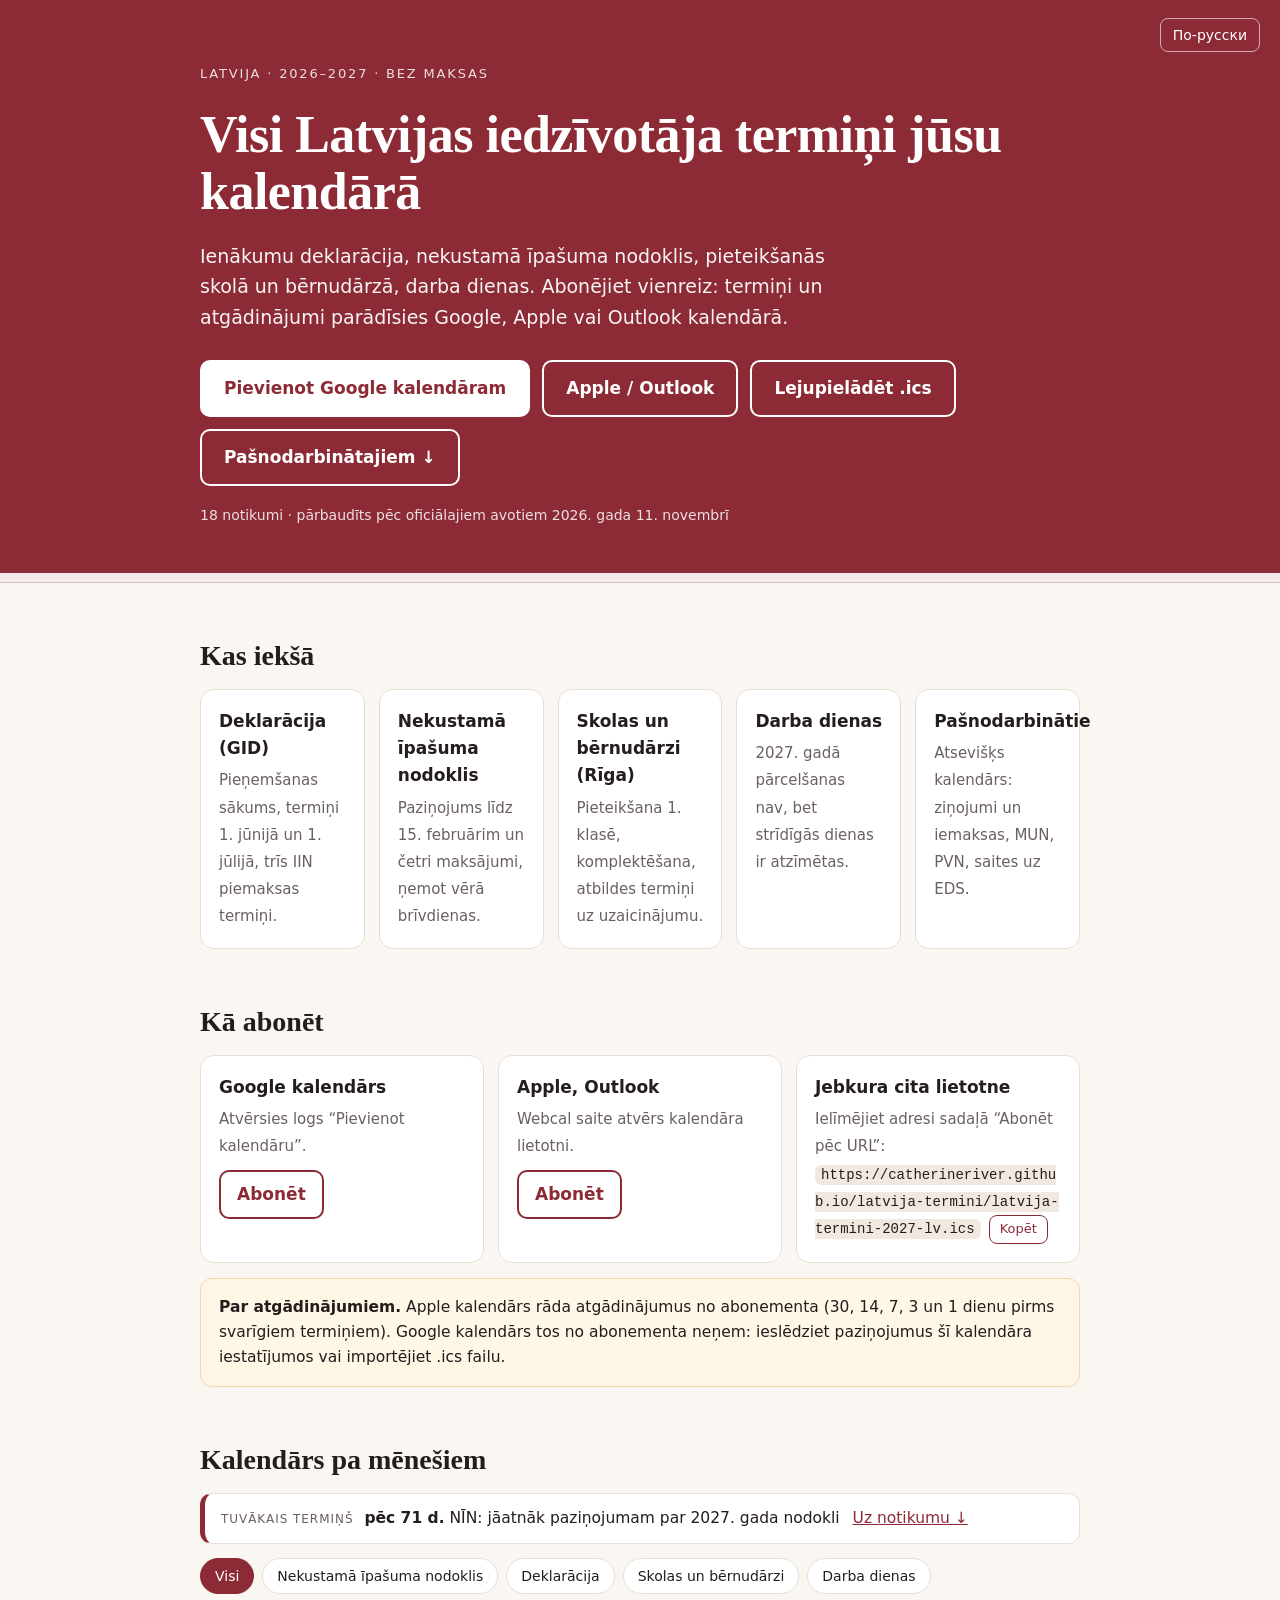
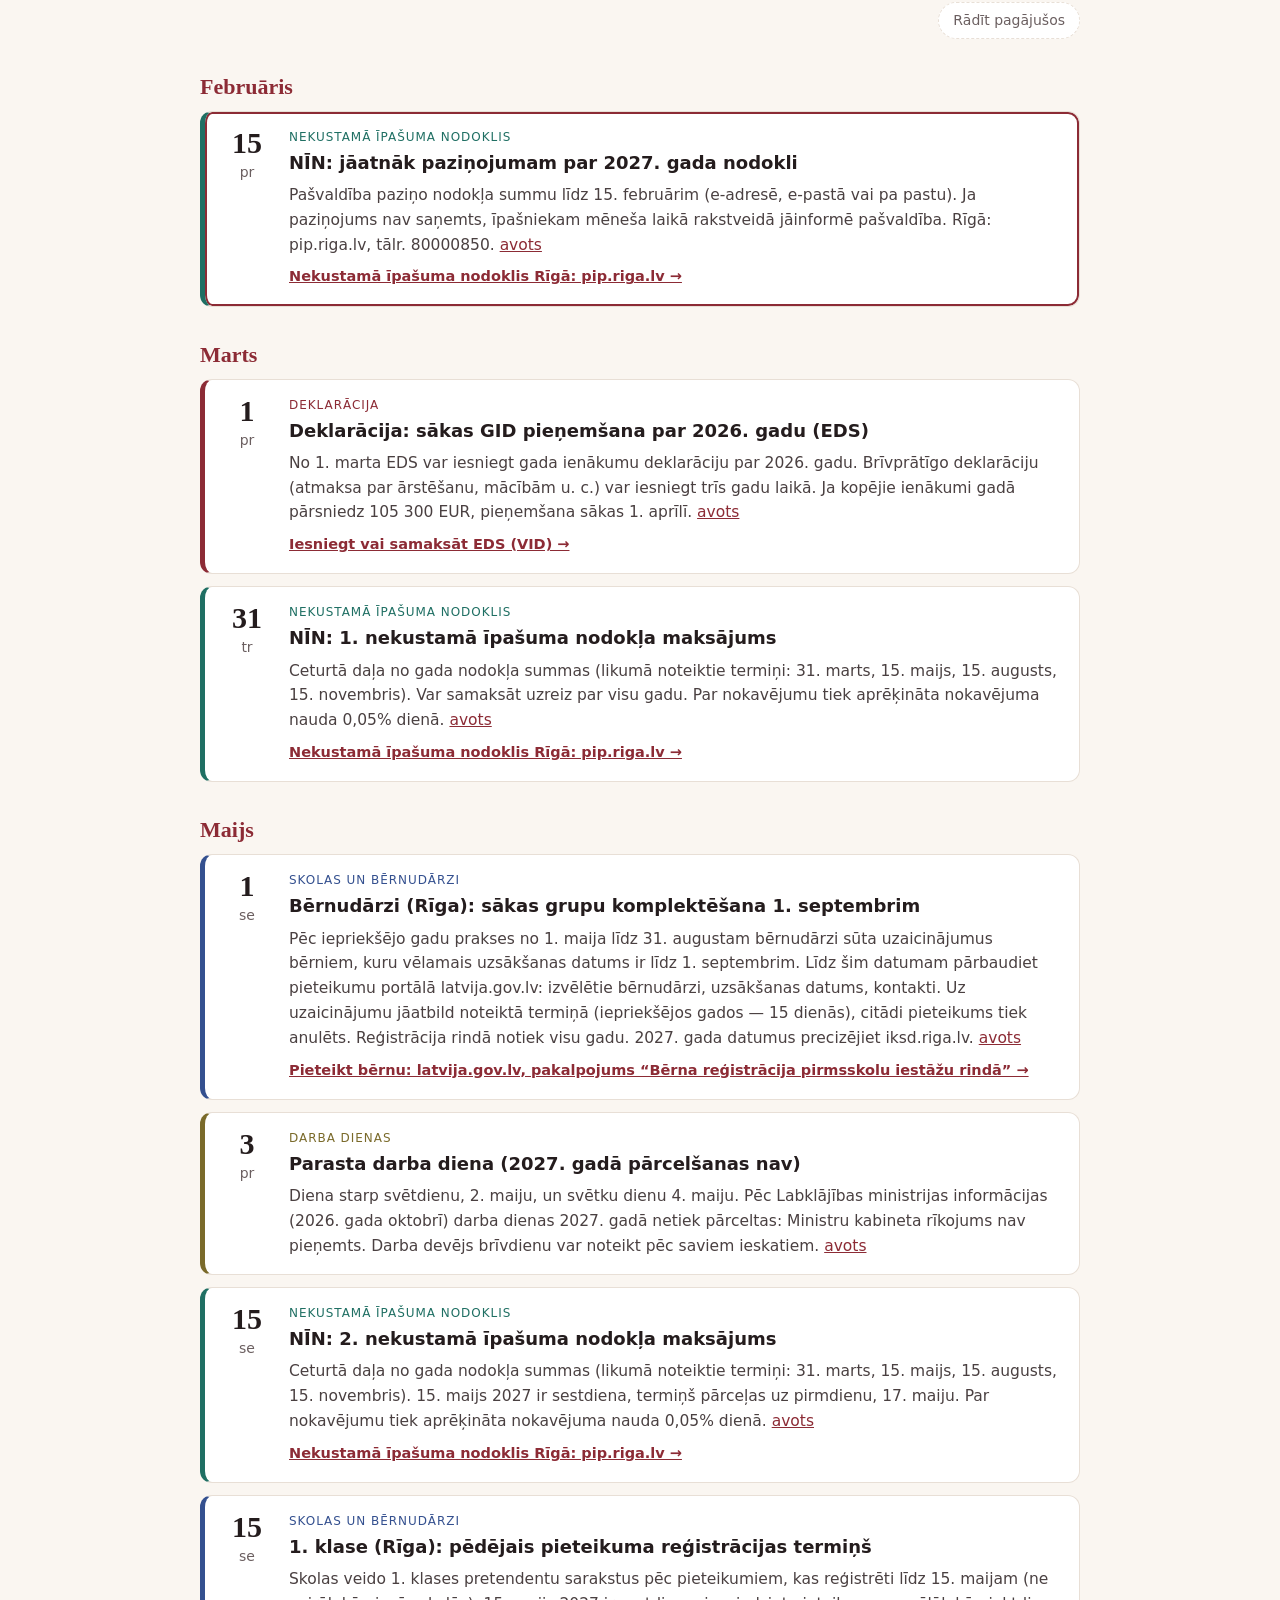
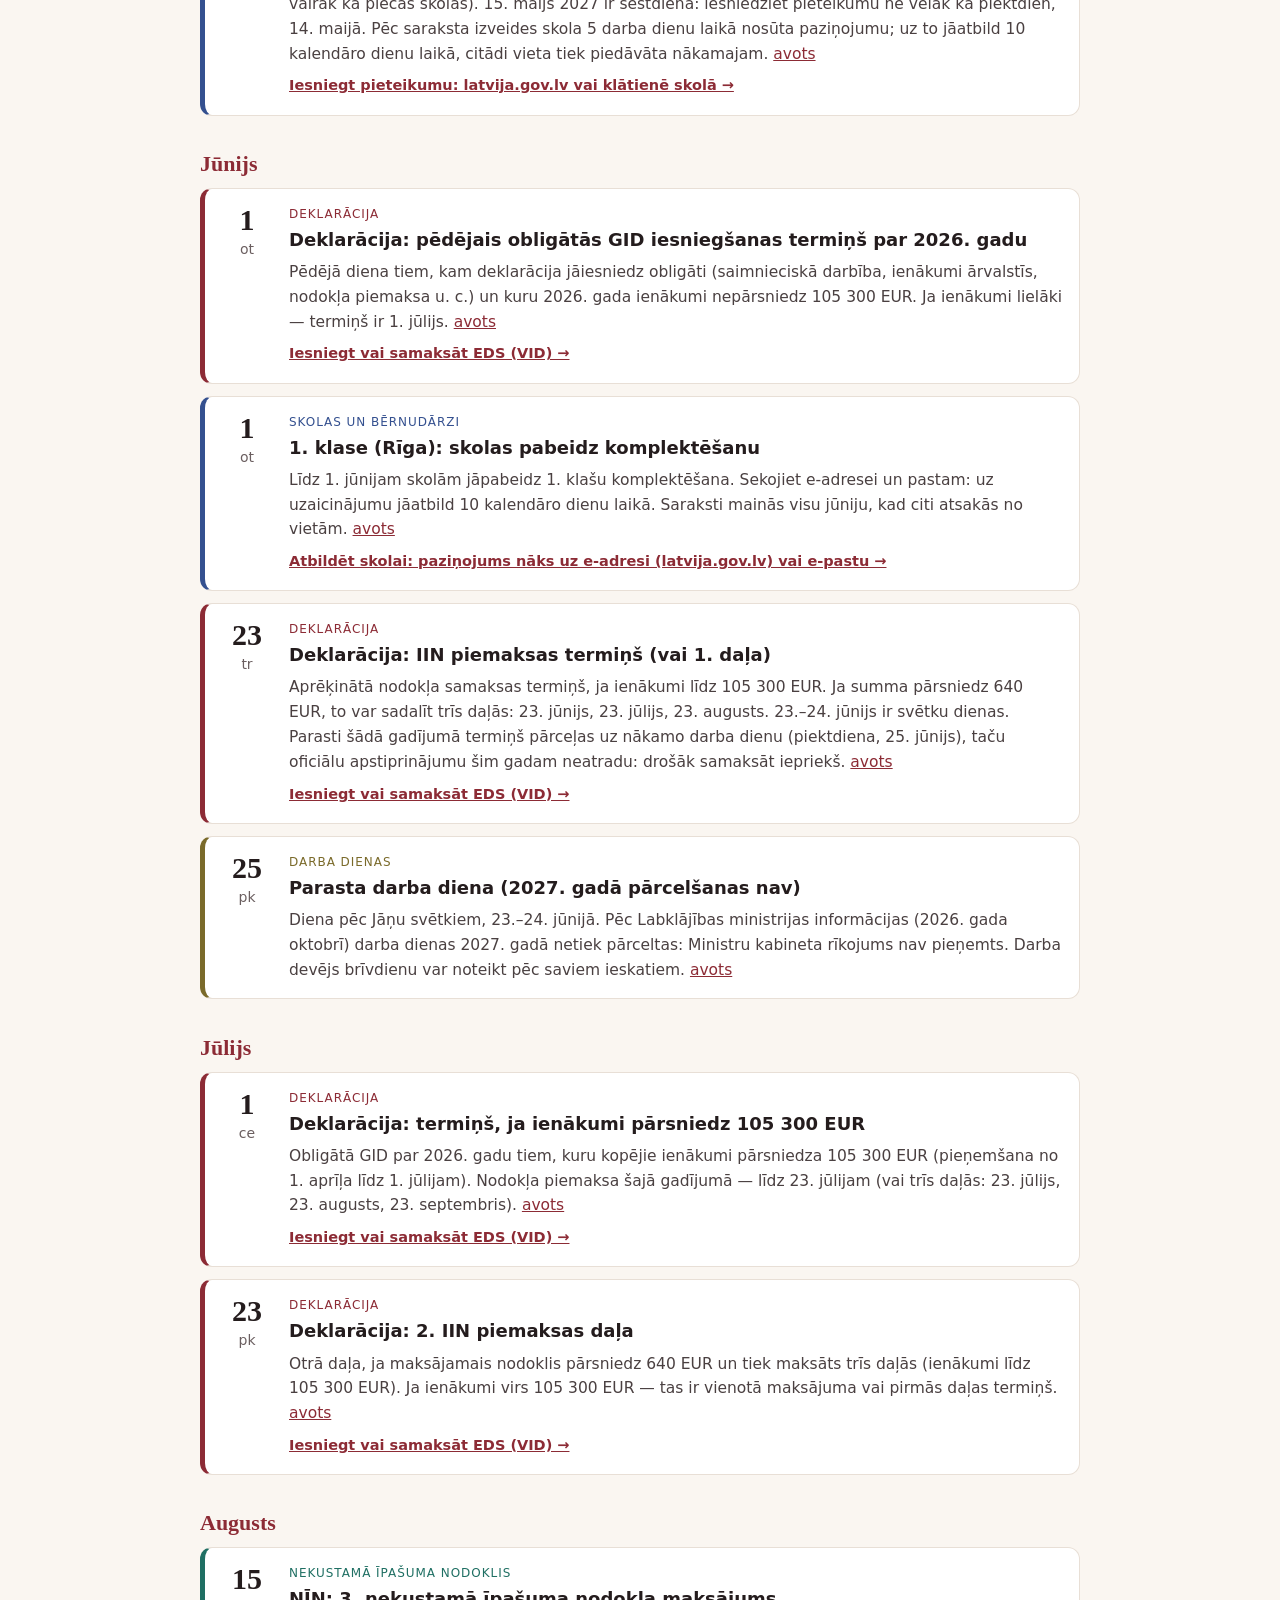
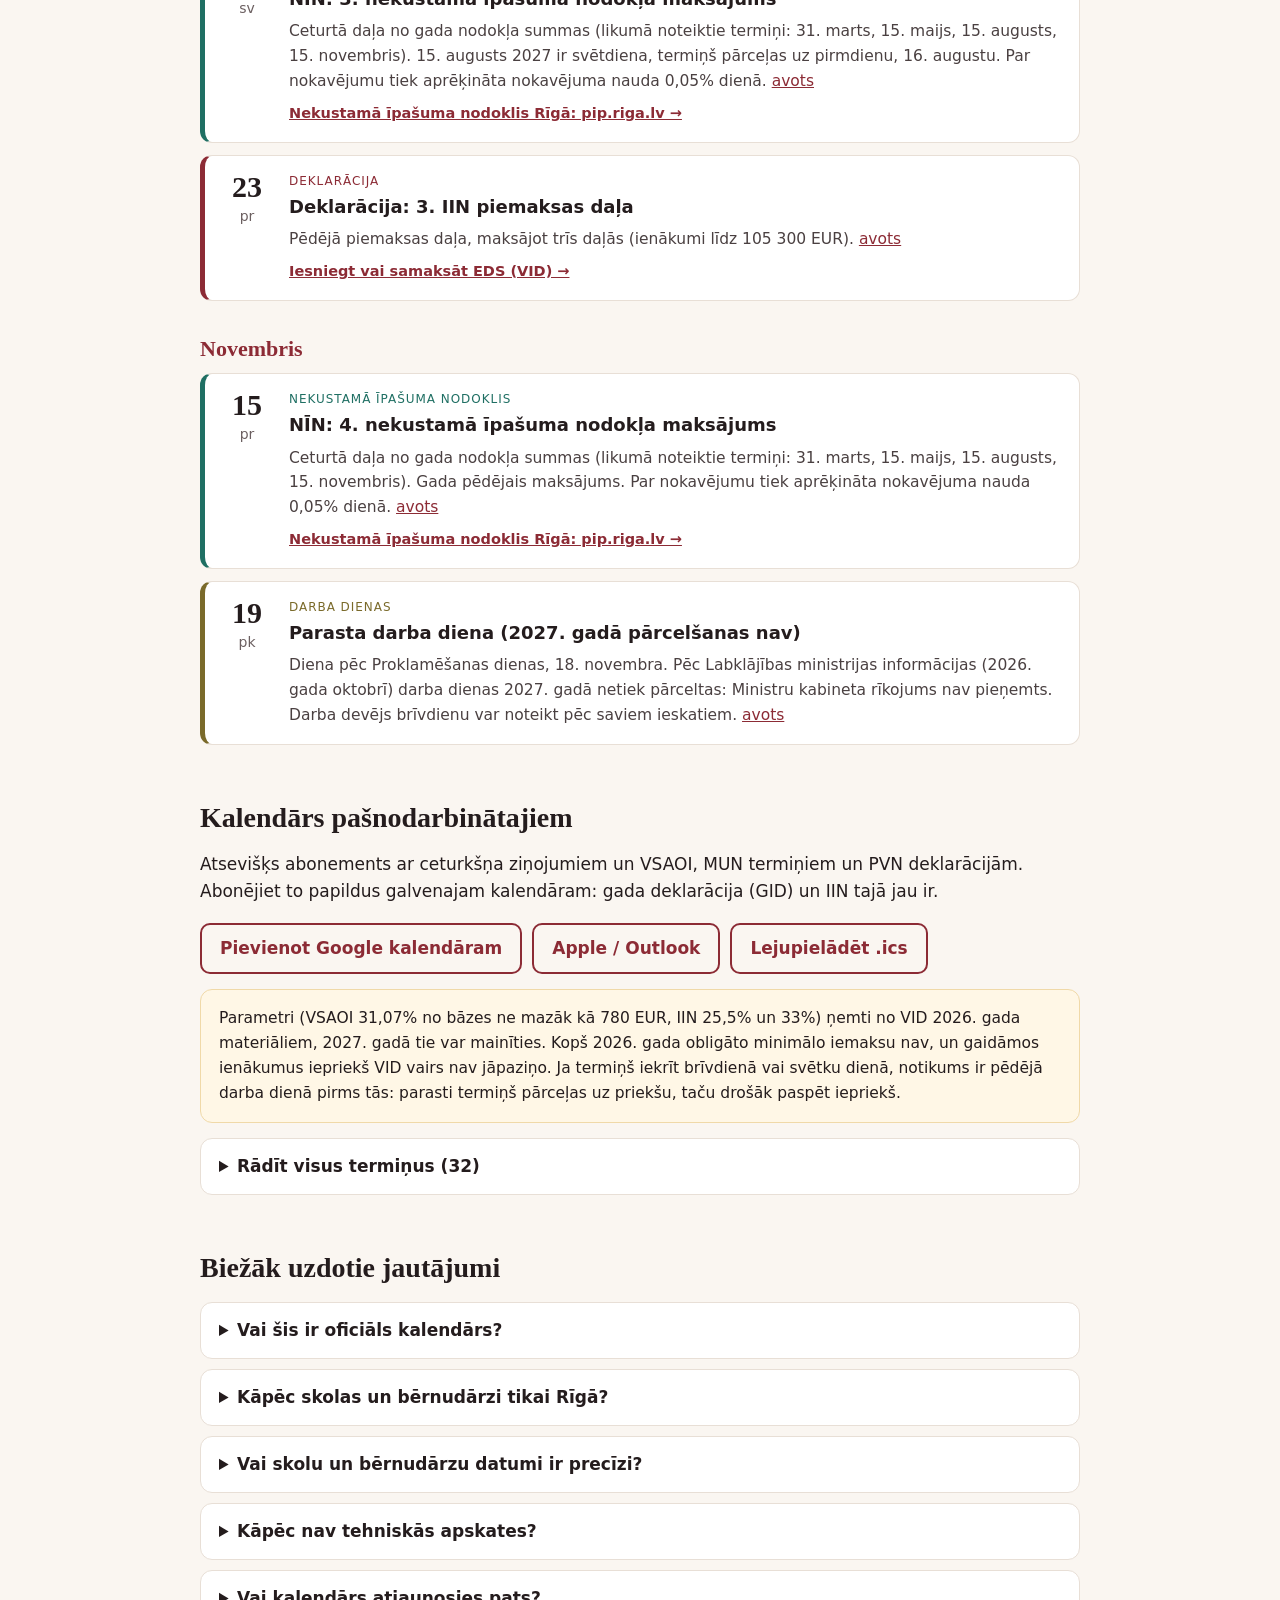
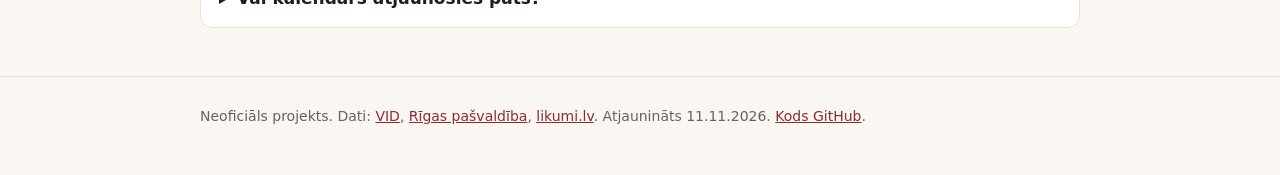
==== commit be2f2da9: "Improve site: next-deadline banner, category filters, hide past, copy URL, hero link to self-employe" ====
--- a/lv/index.html
+++ b/lv/index.html
@@ -43,7 +43,7 @@
 .meta{margin-top:18px;font-size:14px;opacity:.85}
 main{padding:40px 0 20px}
 h2{font:700 28px/1.2 Georgia,serif;margin:2em 0 .6em}
-.cards{display:grid;grid-template-columns:repeat(auto-fit,minmax(200px,1fr));gap:14px}
+.cards{display:grid;grid-template-columns:repeat(auto-fit,minmax(150px,1fr));gap:14px}
 .card{background:var(--card);border:1px solid var(--line);border-radius:14px;padding:18px}
 .card b{display:block;margin-bottom:4px}
 .card span{color:var(--mut);font-size:15px}
@@ -69,14 +69,22 @@
 .act{display:inline-block;margin-top:8px;font-size:14.5px;font-weight:600}
 .cta2{display:flex;gap:10px;flex-wrap:wrap;margin:14px 0}.cta2 .btn{border-color:var(--red);color:var(--red);padding:10px 18px}
 details.all>summary{font-size:17px}details.all .month h3{font-size:19px}
+.nextb{background:#fff;border:1px solid var(--line);border-left:5px solid var(--red);border-radius:12px;padding:12px 16px;margin:0 0 14px;font-size:15.5px}
+.nextb .nl{color:var(--mut);text-transform:uppercase;font-size:12px;letter-spacing:.08em;margin-right:6px}.nextb a{margin-left:8px;white-space:nowrap}
+.chips{display:flex;gap:8px;flex-wrap:wrap;margin:0 0 6px}
+.chips button{font:inherit;font-size:14px;padding:6px 14px;border-radius:999px;border:1px solid var(--line);background:#fff;color:var(--ink);cursor:pointer}
+.chips button[aria-pressed=true]{background:var(--red);border-color:var(--red);color:#fff}.chips .pb{margin-left:auto;border-style:dashed;color:var(--mut)}
+.ev.soon{box-shadow:0 0 0 2px var(--red) inset}.ev[hidden],.month[hidden]{display:none}
+.copy{margin-left:8px;font:inherit;font-size:13px;padding:3px 10px;border:1px solid var(--red);color:var(--red);background:#fff;border-radius:8px;cursor:pointer}
+@media(max-width:520px){.chips .pb{margin-left:0}}
 </style>
 </head>
 <body>
 <header class="hero"><a class="lang" href="https://catherineriver.github.io/latvija-termini/" hreflang="ru" lang="ru">По-русски</a><div class="wrap">
-<div class="eyebrow">Latvija · 2027 · bez maksas</div>
+<div class="eyebrow">Latvija · 2026–2027 · bez maksas</div>
 <h1>Visi Latvijas iedzīvotāja termiņi jūsu kalendārā</h1>
 <p class="lead">Ienākumu deklarācija, nekustamā īpašuma nodoklis, pieteikšanās skolā un bērnudārzā, darba dienas. Abonējiet vienreiz: termiņi un atgādinājumi parādīsies Google, Apple vai Outlook kalendārā.</p>
-<div class="cta"><a class="btn p" href="https://calendar.google.com/calendar/r?cid=webcal%3A%2F%2Fcatherineriver.github.io%2Flatvija-termini%2Flatvija-termini-2027-lv.ics" rel="noopener">Pievienot Google kalendāram</a><a class="btn s" href="webcal://catherineriver.github.io/latvija-termini/latvija-termini-2027-lv.ics">Apple / Outlook</a><a class="btn s" href="../latvija-termini-2027-lv.ics" download>Lejupielādēt .ics</a></div>
+<div class="cta"><a class="btn p" href="https://calendar.google.com/calendar/r?cid=webcal%3A%2F%2Fcatherineriver.github.io%2Flatvija-termini%2Flatvija-termini-2027-lv.ics" rel="noopener">Pievienot Google kalendāram</a><a class="btn s" href="webcal://catherineriver.github.io/latvija-termini/latvija-termini-2027-lv.ics">Apple / Outlook</a><a class="btn s" href="../latvija-termini-2027-lv.ics" download>Lejupielādēt .ics</a><a class="btn s" href="#selfemployed">Pašnodarbinātajiem ↓</a></div>
 <div class="meta">18 notikumi · pārbaudīts pēc oficiālajiem avotiem 2026. gada 11. novembrī</div>
 </div></header>
 <main class="wrap">
@@ -86,18 +94,48 @@
 <div class="sub">
 <div class="card"><b>Google kalendārs</b><span>Atvērsies logs “Pievienot kalendāru”.</span><br><a class="btn" href="https://calendar.google.com/calendar/r?cid=webcal%3A%2F%2Fcatherineriver.github.io%2Flatvija-termini%2Flatvija-termini-2027-lv.ics" rel="noopener">Abonēt</a></div>
 <div class="card"><b>Apple, Outlook</b><span>Webcal saite atvērs kalendāra lietotni.</span><br><a class="btn" href="webcal://catherineriver.github.io/latvija-termini/latvija-termini-2027-lv.ics">Abonēt</a></div>
-<div class="card"><b>Jebkura cita lietotne</b><span>Ielīmējiet adresi sadaļā “Abonēt pēc URL”:</span><br><code>https://catherineriver.github.io/latvija-termini/latvija-termini-2027-lv.ics</code></div>
+<div class="card"><b>Jebkura cita lietotne</b><span>Ielīmējiet adresi sadaļā “Abonēt pēc URL”:</span><br><code>https://catherineriver.github.io/latvija-termini/latvija-termini-2027-lv.ics</code><button class="copy" type="button" data-url="https://catherineriver.github.io/latvija-termini/latvija-termini-2027-lv.ics" data-ok="Nokopēts">Kopēt</button></div>
 </div>
 <p class="note"><b>Par atgādinājumiem.</b> Apple kalendārs rāda atgādinājumus no abonementa (30, 14, 7, 3 un 1 dienu pirms svarīgiem termiņiem). Google kalendārs tos no abonementa neņem: ieslēdziet paziņojumus šī kalendāra iestatījumos vai importējiet .ics failu.</p>
-<h2>Kalendārs 2027 pa mēnešiem</h2>
-<section class="month"><h3>Novembris 2026</h3><ol><li class="ev nin"><div class="date"><b>15</b><span>sv</span></div><div class="body"><div class="tag">Nekustamā īpašuma nodoklis</div><h4>NĪN: 2026. gada pēdējais nekustamā īpašuma nodokļa maksājums</h4><p>Ceturtā daļa no 2026. gada nodokļa summas (likumā noteiktie termiņi: 31. marts, 15. maijs, 15. augusts, 15. novembris). 15. novembris 2026 ir svētdiena, termiņš pārceļas uz pirmdienu, 16. novembri. Par nokavējumu tiek aprēķināta nokavējuma nauda 0,05% dienā. <a href="https://pip.riga.lv" rel="noopener">avots</a></p><a class="act" href="https://pip.riga.lv" rel="noopener">Nekustamā īpašuma nodoklis Rīgā: pip.riga.lv →</a></div></li></ol></section><section class="month"><h3>Februāris</h3><ol><li class="ev nin"><div class="date"><b>15</b><span>pr</span></div><div class="body"><div class="tag">Nekustamā īpašuma nodoklis</div><h4>NĪN: jāatnāk paziņojumam par 2027. gada nodokli</h4><p>Pašvaldība paziņo nodokļa summu līdz 15. februārim (e-adresē, e-pastā vai pa pastu). Ja paziņojums nav saņemts, īpašniekam mēneša laikā rakstveidā jāinformē pašvaldība. Rīgā: pip.riga.lv, tālr. 80000850. <a href="https://pip.riga.lv" rel="noopener">avots</a></p><a class="act" href="https://pip.riga.lv" rel="noopener">Nekustamā īpašuma nodoklis Rīgā: pip.riga.lv →</a></div></li></ol></section><section class="month"><h3>Marts</h3><ol><li class="ev decl"><div class="date"><b>1</b><span>pr</span></div><div class="body"><div class="tag">Deklarācija</div><h4>Deklarācija: sākas GID pieņemšana par 2026. gadu (EDS)</h4><p>No 1. marta EDS var iesniegt gada ienākumu deklarāciju par 2026. gadu. Brīvprātīgo deklarāciju (atmaksa par ārstēšanu, mācībām u. c.) var iesniegt trīs gadu laikā. Ja kopējie ienākumi gadā pārsniedz 105 300 EUR, pieņemšana sākas 1. aprīlī. <a href="https://www.vid.gov.lv/lv/gada-ienakumu-deklaracija" rel="noopener">avots</a></p><a class="act" href="https://eds.vid.gov.lv/login/" rel="noopener">Iesniegt vai samaksāt EDS (VID) →</a></div></li><li class="ev nin"><div class="date"><b>31</b><span>tr</span></div><div class="body"><div class="tag">Nekustamā īpašuma nodoklis</div><h4>NĪN: 1. nekustamā īpašuma nodokļa maksājums</h4><p>Ceturtā daļa no gada nodokļa summas (likumā noteiktie termiņi: 31. marts, 15. maijs, 15. augusts, 15. novembris). Var samaksāt uzreiz par visu gadu. Par nokavējumu tiek aprēķināta nokavējuma nauda 0,05% dienā. <a href="https://pip.riga.lv" rel="noopener">avots</a></p><a class="act" href="https://pip.riga.lv" rel="noopener">Nekustamā īpašuma nodoklis Rīgā: pip.riga.lv →</a></div></li></ol></section><section class="month"><h3>Maijs</h3><ol><li class="ev school"><div class="date"><b>1</b><span>se</span></div><div class="body"><div class="tag">Skolas un bērnudārzi</div><h4>Bērnudārzi (Rīga): sākas grupu komplektēšana 1. septembrim</h4><p>Pēc iepriekšējo gadu prakses no 1. maija līdz 31. augustam bērnudārzi sūta uzaicinājumus bērniem, kuru vēlamais uzsākšanas datums ir līdz 1. septembrim. Līdz šim datumam pārbaudiet pieteikumu portālā latvija.gov.lv: izvēlētie bērnudārzi, uzsākšanas datums, kontakti. Uz uzaicinājumu jāatbild noteiktā termiņā (iepriekšējos gados — 15 dienās), citādi pieteikums tiek anulēts. Reģistrācija rindā notiek visu gadu. 2027. gada datumus precizējiet iksd.riga.lv. <a href="https://iksd.riga.lv" rel="noopener">avots</a></p><a class="act" href="https://latvija.gov.lv" rel="noopener">Pieteikt bērnu: latvija.gov.lv, pakalpojums “Bērna reģistrācija pirmsskolu iestāžu rindā” →</a></div></li><li class="ev work"><div class="date"><b>3</b><span>pr</span></div><div class="body"><div class="tag">Darba dienas</div><h4>Parasta darba diena (2027. gadā pārcelšanas nav)</h4><p>Diena starp svētdienu, 2. maiju, un svētku dienu 4. maiju. Pēc Labklājības ministrijas informācijas (2026. gada oktobrī) darba dienas 2027. gadā netiek pārceltas: Ministru kabineta rīkojums nav pieņemts. Darba devējs brīvdienu var noteikt pēc saviem ieskatiem. <a href="https://ifinanses.lv/zinas/actual-2027-gada-darba-dienas-netiek-parceltas/31835" rel="noopener">avots</a></p></div></li><li class="ev nin"><div class="date"><b>15</b><span>se</span></div><div class="body"><div class="tag">Nekustamā īpašuma nodoklis</div><h4>NĪN: 2. nekustamā īpašuma nodokļa maksājums</h4><p>Ceturtā daļa no gada nodokļa summas (likumā noteiktie termiņi: 31. marts, 15. maijs, 15. augusts, 15. novembris). 15. maijs 2027 ir sestdiena, termiņš pārceļas uz pirmdienu, 17. maiju. Par nokavējumu tiek aprēķināta nokavējuma nauda 0,05% dienā. <a href="https://pip.riga.lv" rel="noopener">avots</a></p><a class="act" href="https://pip.riga.lv" rel="noopener">Nekustamā īpašuma nodoklis Rīgā: pip.riga.lv →</a></div></li><li class="ev school"><div class="date"><b>15</b><span>se</span></div><div class="body"><div class="tag">Skolas un bērnudārzi</div><h4>1. klase (Rīga): pēdējais pieteikuma reģistrācijas termiņš</h4><p>Skolas veido 1. klases pretendentu sarakstus pēc pieteikumiem, kas reģistrēti līdz 15. maijam (ne vairāk kā piecās skolās). 15. maijs 2027 ir sestdiena: iesniedziet pieteikumu ne vēlāk kā piektdien, 14. maijā. Pēc saraksta izveides skola 5 darba dienu laikā nosūta paziņojumu; uz to jāatbild 10 kalendāro dienu laikā, citādi vieta tiek piedāvāta nākamajam. <a href="https://likumi.lv/ta/id/341736" rel="noopener">avots</a></p><a class="act" href="https://latvija.gov.lv" rel="noopener">Iesniegt pieteikumu: latvija.gov.lv vai klātienē skolā →</a></div></li></ol></section><section class="month"><h3>Jūnijs</h3><ol><li class="ev decl"><div class="date"><b>1</b><span>ot</span></div><div class="body"><div class="tag">Deklarācija</div><h4>Deklarācija: pēdējais obligātās GID iesniegšanas termiņš par 2026. gadu</h4><p>Pēdējā diena tiem, kam deklarācija jāiesniedz obligāti (saimnieciskā darbība, ienākumi ārvalstīs, nodokļa piemaksa u. c.) un kuru 2026. gada ienākumi nepārsniedz 105 300 EUR. Ja ienākumi lielāki — termiņš ir 1. jūlijs. <a href="https://www.vid.gov.lv/lv/gada-ienakumu-deklaracija" rel="noopener">avots</a></p><a class="act" href="https://eds.vid.gov.lv/login/" rel="noopener">Iesniegt vai samaksāt EDS (VID) →</a></div></li><li class="ev school"><div class="date"><b>1</b><span>ot</span></div><div class="body"><div class="tag">Skolas un bērnudārzi</div><h4>1. klase (Rīga): skolas pabeidz komplektēšanu</h4><p>Līdz 1. jūnijam skolām jāpabeidz 1. klašu komplektēšana. Sekojiet e-adresei un pastam: uz uzaicinājumu jāatbild 10 kalendāro dienu laikā. Saraksti mainās visu jūniju, kad citi atsakās no vietām. <a href="https://likumi.lv/ta/id/341736" rel="noopener">avots</a></p><a class="act" href="https://latvija.gov.lv" rel="noopener">Atbildēt skolai: paziņojums nāks uz e-adresi (latvija.gov.lv) vai e-pastu →</a></div></li><li class="ev decl"><div class="date"><b>23</b><span>tr</span></div><div class="body"><div class="tag">Deklarācija</div><h4>Deklarācija: IIN piemaksas termiņš (vai 1. daļa)</h4><p>Aprēķinātā nodokļa samaksas termiņš, ja ienākumi līdz 105 300 EUR. Ja summa pārsniedz 640 EUR, to var sadalīt trīs daļās: 23. jūnijs, 23. jūlijs, 23. augusts. 23.–24. jūnijs ir svētku dienas. Parasti šādā gadījumā termiņš pārceļas uz nākamo darba dienu (piektdiena, 25. jūnijs), taču oficiālu apstiprinājumu šim gadam neatradu: drošāk samaksāt iepriekš. <a href="https://www.vid.gov.lv/lv/gada-ienakumu-deklaracija" rel="noopener">avots</a></p><a class="act" href="https://eds.vid.gov.lv/login/" rel="noopener">Iesniegt vai samaksāt EDS (VID) →</a></div></li><li class="ev work"><div class="date"><b>25</b><span>pk</span></div><div class="body"><div class="tag">Darba dienas</div><h4>Parasta darba diena (2027. gadā pārcelšanas nav)</h4><p>Diena pēc Jāņu svētkiem, 23.–24. jūnijā. Pēc Labklājības ministrijas informācijas (2026. gada oktobrī) darba dienas 2027. gadā netiek pārceltas: Ministru kabineta rīkojums nav pieņemts. Darba devējs brīvdienu var noteikt pēc saviem ieskatiem. <a href="https://ifinanses.lv/zinas/actual-2027-gada-darba-dienas-netiek-parceltas/31835" rel="noopener">avots</a></p></div></li></ol></section><section class="month"><h3>Jūlijs</h3><ol><li class="ev decl"><div class="date"><b>1</b><span>ce</span></div><div class="body"><div class="tag">Deklarācija</div><h4>Deklarācija: termiņš, ja ienākumi pārsniedz 105 300 EUR</h4><p>Obligātā GID par 2026. gadu tiem, kuru kopējie ienākumi pārsniedza 105 300 EUR (pieņemšana no 1. aprīļa līdz 1. jūlijam). Nodokļa piemaksa šajā gadījumā — līdz 23. jūlijam (vai trīs daļās: 23. jūlijs, 23. augusts, 23. septembris). <a href="https://www.vid.gov.lv/lv/gada-ienakumu-deklaracija" rel="noopener">avots</a></p><a class="act" href="https://eds.vid.gov.lv/login/" rel="noopener">Iesniegt vai samaksāt EDS (VID) →</a></div></li><li class="ev decl"><div class="date"><b>23</b><span>pk</span></div><div class="body"><div class="tag">Deklarācija</div><h4>Deklarācija: 2. IIN piemaksas daļa</h4><p>Otrā daļa, ja maksājamais nodoklis pārsniedz 640 EUR un tiek maksāts trīs daļās (ienākumi līdz 105 300 EUR). Ja ienākumi virs 105 300 EUR — tas ir vienotā maksājuma vai pirmās daļas termiņš. <a href="https://www.vid.gov.lv/lv/gada-ienakumu-deklaracija" rel="noopener">avots</a></p><a class="act" href="https://eds.vid.gov.lv/login/" rel="noopener">Iesniegt vai samaksāt EDS (VID) →</a></div></li></ol></section><section class="month"><h3>Augusts</h3><ol><li class="ev nin"><div class="date"><b>15</b><span>sv</span></div><div class="body"><div class="tag">Nekustamā īpašuma nodoklis</div><h4>NĪN: 3. nekustamā īpašuma nodokļa maksājums</h4><p>Ceturtā daļa no gada nodokļa summas (likumā noteiktie termiņi: 31. marts, 15. maijs, 15. augusts, 15. novembris). 15. augusts 2027 ir svētdiena, termiņš pārceļas uz pirmdienu, 16. augustu. Par nokavējumu tiek aprēķināta nokavējuma nauda 0,05% dienā. <a href="https://pip.riga.lv" rel="noopener">avots</a></p><a class="act" href="https://pip.riga.lv" rel="noopener">Nekustamā īpašuma nodoklis Rīgā: pip.riga.lv →</a></div></li><li class="ev decl"><div class="date"><b>23</b><span>pr</span></div><div class="body"><div class="tag">Deklarācija</div><h4>Deklarācija: 3. IIN piemaksas daļa</h4><p>Pēdējā piemaksas daļa, maksājot trīs daļās (ienākumi līdz 105 300 EUR). <a href="https://www.vid.gov.lv/lv/gada-ienakumu-deklaracija" rel="noopener">avots</a></p><a class="act" href="https://eds.vid.gov.lv/login/" rel="noopener">Iesniegt vai samaksāt EDS (VID) →</a></div></li></ol></section><section class="month"><h3>Novembris</h3><ol><li class="ev nin"><div class="date"><b>15</b><span>pr</span></div><div class="body"><div class="tag">Nekustamā īpašuma nodoklis</div><h4>NĪN: 4. nekustamā īpašuma nodokļa maksājums</h4><p>Ceturtā daļa no gada nodokļa summas (likumā noteiktie termiņi: 31. marts, 15. maijs, 15. augusts, 15. novembris). Gada pēdējais maksājums. Par nokavējumu tiek aprēķināta nokavējuma nauda 0,05% dienā. <a href="https://pip.riga.lv" rel="noopener">avots</a></p><a class="act" href="https://pip.riga.lv" rel="noopener">Nekustamā īpašuma nodoklis Rīgā: pip.riga.lv →</a></div></li><li class="ev work"><div class="date"><b>19</b><span>pk</span></div><div class="body"><div class="tag">Darba dienas</div><h4>Parasta darba diena (2027. gadā pārcelšanas nav)</h4><p>Diena pēc Proklamēšanas dienas, 18. novembra. Pēc Labklājības ministrijas informācijas (2026. gada oktobrī) darba dienas 2027. gadā netiek pārceltas: Ministru kabineta rīkojums nav pieņemts. Darba devējs brīvdienu var noteikt pēc saviem ieskatiem. <a href="https://ifinanses.lv/zinas/actual-2027-gada-darba-dienas-netiek-parceltas/31835" rel="noopener">avots</a></p></div></li></ol></section>
+<h2>Kalendārs pa mēnešiem</h2>
+<div id="next" class="nextb" hidden data-in="pēc {n} d." data-today="šodien" data-tom="rīt"><span class="nl">Tuvākais termiņš</span> <b class="nd"></b> <span class="nt"></span> <a href="#next-ev">Uz notikumu ↓</a></div>
+<div id="tools" class="chips" hidden><button type="button" data-f="all" aria-pressed="true">Visi</button><button type="button" data-f="nin" aria-pressed="false">Nekustamā īpašuma nodoklis</button><button type="button" data-f="decl" aria-pressed="false">Deklarācija</button><button type="button" data-f="school" aria-pressed="false">Skolas un bērnudārzi</button><button type="button" data-f="work" aria-pressed="false">Darba dienas</button><button type="button" id="pastbtn" class="pb" data-show="Rādīt pagājušos" data-hide="Slēpt pagājušos">Rādīt pagājušos</button></div>
+<div id="tl"><section class="month"><h3>Novembris 2026</h3><ol><li class="ev nin" data-date="2026-11-15"><div class="date"><b>15</b><span>sv</span></div><div class="body"><div class="tag">Nekustamā īpašuma nodoklis</div><h4>NĪN: 2026. gada pēdējais nekustamā īpašuma nodokļa maksājums</h4><p>Ceturtā daļa no 2026. gada nodokļa summas (likumā noteiktie termiņi: 31. marts, 15. maijs, 15. augusts, 15. novembris). 15. novembris 2026 ir svētdiena, termiņš pārceļas uz pirmdienu, 16. novembri. Par nokavējumu tiek aprēķināta nokavējuma nauda 0,05% dienā. <a href="https://pip.riga.lv" rel="noopener">avots</a></p><a class="act" href="https://pip.riga.lv" rel="noopener">Nekustamā īpašuma nodoklis Rīgā: pip.riga.lv →</a></div></li></ol></section><section class="month"><h3>Februāris</h3><ol><li class="ev nin" data-date="2027-02-15"><div class="date"><b>15</b><span>pr</span></div><div class="body"><div class="tag">Nekustamā īpašuma nodoklis</div><h4>NĪN: jāatnāk paziņojumam par 2027. gada nodokli</h4><p>Pašvaldība paziņo nodokļa summu līdz 15. februārim (e-adresē, e-pastā vai pa pastu). Ja paziņojums nav saņemts, īpašniekam mēneša laikā rakstveidā jāinformē pašvaldība. Rīgā: pip.riga.lv, tālr. 80000850. <a href="https://pip.riga.lv" rel="noopener">avots</a></p><a class="act" href="https://pip.riga.lv" rel="noopener">Nekustamā īpašuma nodoklis Rīgā: pip.riga.lv →</a></div></li></ol></section><section class="month"><h3>Marts</h3><ol><li class="ev decl" data-date="2027-03-01"><div class="date"><b>1</b><span>pr</span></div><div class="body"><div class="tag">Deklarācija</div><h4>Deklarācija: sākas GID pieņemšana par 2026. gadu (EDS)</h4><p>No 1. marta EDS var iesniegt gada ienākumu deklarāciju par 2026. gadu. Brīvprātīgo deklarāciju (atmaksa par ārstēšanu, mācībām u. c.) var iesniegt trīs gadu laikā. Ja kopējie ienākumi gadā pārsniedz 105 300 EUR, pieņemšana sākas 1. aprīlī. <a href="https://www.vid.gov.lv/lv/gada-ienakumu-deklaracija" rel="noopener">avots</a></p><a class="act" href="https://eds.vid.gov.lv/login/" rel="noopener">Iesniegt vai samaksāt EDS (VID) →</a></div></li><li class="ev nin" data-date="2027-03-31"><div class="date"><b>31</b><span>tr</span></div><div class="body"><div class="tag">Nekustamā īpašuma nodoklis</div><h4>NĪN: 1. nekustamā īpašuma nodokļa maksājums</h4><p>Ceturtā daļa no gada nodokļa summas (likumā noteiktie termiņi: 31. marts, 15. maijs, 15. augusts, 15. novembris). Var samaksāt uzreiz par visu gadu. Par nokavējumu tiek aprēķināta nokavējuma nauda 0,05% dienā. <a href="https://pip.riga.lv" rel="noopener">avots</a></p><a class="act" href="https://pip.riga.lv" rel="noopener">Nekustamā īpašuma nodoklis Rīgā: pip.riga.lv →</a></div></li></ol></section><section class="month"><h3>Maijs</h3><ol><li class="ev school" data-date="2027-05-01"><div class="date"><b>1</b><span>se</span></div><div class="body"><div class="tag">Skolas un bērnudārzi</div><h4>Bērnudārzi (Rīga): sākas grupu komplektēšana 1. septembrim</h4><p>Pēc iepriekšējo gadu prakses no 1. maija līdz 31. augustam bērnudārzi sūta uzaicinājumus bērniem, kuru vēlamais uzsākšanas datums ir līdz 1. septembrim. Līdz šim datumam pārbaudiet pieteikumu portālā latvija.gov.lv: izvēlētie bērnudārzi, uzsākšanas datums, kontakti. Uz uzaicinājumu jāatbild noteiktā termiņā (iepriekšējos gados — 15 dienās), citādi pieteikums tiek anulēts. Reģistrācija rindā notiek visu gadu. 2027. gada datumus precizējiet iksd.riga.lv. <a href="https://iksd.riga.lv" rel="noopener">avots</a></p><a class="act" href="https://latvija.gov.lv" rel="noopener">Pieteikt bērnu: latvija.gov.lv, pakalpojums “Bērna reģistrācija pirmsskolu iestāžu rindā” →</a></div></li><li class="ev work" data-date="2027-05-03"><div class="date"><b>3</b><span>pr</span></div><div class="body"><div class="tag">Darba dienas</div><h4>Parasta darba diena (2027. gadā pārcelšanas nav)</h4><p>Diena starp svētdienu, 2. maiju, un svētku dienu 4. maiju. Pēc Labklājības ministrijas informācijas (2026. gada oktobrī) darba dienas 2027. gadā netiek pārceltas: Ministru kabineta rīkojums nav pieņemts. Darba devējs brīvdienu var noteikt pēc saviem ieskatiem. <a href="https://ifinanses.lv/zinas/actual-2027-gada-darba-dienas-netiek-parceltas/31835" rel="noopener">avots</a></p></div></li><li class="ev nin" data-date="2027-05-15"><div class="date"><b>15</b><span>se</span></div><div class="body"><div class="tag">Nekustamā īpašuma nodoklis</div><h4>NĪN: 2. nekustamā īpašuma nodokļa maksājums</h4><p>Ceturtā daļa no gada nodokļa summas (likumā noteiktie termiņi: 31. marts, 15. maijs, 15. augusts, 15. novembris). 15. maijs 2027 ir sestdiena, termiņš pārceļas uz pirmdienu, 17. maiju. Par nokavējumu tiek aprēķināta nokavējuma nauda 0,05% dienā. <a href="https://pip.riga.lv" rel="noopener">avots</a></p><a class="act" href="https://pip.riga.lv" rel="noopener">Nekustamā īpašuma nodoklis Rīgā: pip.riga.lv →</a></div></li><li class="ev school" data-date="2027-05-15"><div class="date"><b>15</b><span>se</span></div><div class="body"><div class="tag">Skolas un bērnudārzi</div><h4>1. klase (Rīga): pēdējais pieteikuma reģistrācijas termiņš</h4><p>Skolas veido 1. klases pretendentu sarakstus pēc pieteikumiem, kas reģistrēti līdz 15. maijam (ne vairāk kā piecās skolās). 15. maijs 2027 ir sestdiena: iesniedziet pieteikumu ne vēlāk kā piektdien, 14. maijā. Pēc saraksta izveides skola 5 darba dienu laikā nosūta paziņojumu; uz to jāatbild 10 kalendāro dienu laikā, citādi vieta tiek piedāvāta nākamajam. <a href="https://likumi.lv/ta/id/341736" rel="noopener">avots</a></p><a class="act" href="https://latvija.gov.lv" rel="noopener">Iesniegt pieteikumu: latvija.gov.lv vai klātienē skolā →</a></div></li></ol></section><section class="month"><h3>Jūnijs</h3><ol><li class="ev decl" data-date="2027-06-01"><div class="date"><b>1</b><span>ot</span></div><div class="body"><div class="tag">Deklarācija</div><h4>Deklarācija: pēdējais obligātās GID iesniegšanas termiņš par 2026. gadu</h4><p>Pēdējā diena tiem, kam deklarācija jāiesniedz obligāti (saimnieciskā darbība, ienākumi ārvalstīs, nodokļa piemaksa u. c.) un kuru 2026. gada ienākumi nepārsniedz 105 300 EUR. Ja ienākumi lielāki — termiņš ir 1. jūlijs. <a href="https://www.vid.gov.lv/lv/gada-ienakumu-deklaracija" rel="noopener">avots</a></p><a class="act" href="https://eds.vid.gov.lv/login/" rel="noopener">Iesniegt vai samaksāt EDS (VID) →</a></div></li><li class="ev school" data-date="2027-06-01"><div class="date"><b>1</b><span>ot</span></div><div class="body"><div class="tag">Skolas un bērnudārzi</div><h4>1. klase (Rīga): skolas pabeidz komplektēšanu</h4><p>Līdz 1. jūnijam skolām jāpabeidz 1. klašu komplektēšana. Sekojiet e-adresei un pastam: uz uzaicinājumu jāatbild 10 kalendāro dienu laikā. Saraksti mainās visu jūniju, kad citi atsakās no vietām. <a href="https://likumi.lv/ta/id/341736" rel="noopener">avots</a></p><a class="act" href="https://latvija.gov.lv" rel="noopener">Atbildēt skolai: paziņojums nāks uz e-adresi (latvija.gov.lv) vai e-pastu →</a></div></li><li class="ev decl" data-date="2027-06-23"><div class="date"><b>23</b><span>tr</span></div><div class="body"><div class="tag">Deklarācija</div><h4>Deklarācija: IIN piemaksas termiņš (vai 1. daļa)</h4><p>Aprēķinātā nodokļa samaksas termiņš, ja ienākumi līdz 105 300 EUR. Ja summa pārsniedz 640 EUR, to var sadalīt trīs daļās: 23. jūnijs, 23. jūlijs, 23. augusts. 23.–24. jūnijs ir svētku dienas. Parasti šādā gadījumā termiņš pārceļas uz nākamo darba dienu (piektdiena, 25. jūnijs), taču oficiālu apstiprinājumu šim gadam neatradu: drošāk samaksāt iepriekš. <a href="https://www.vid.gov.lv/lv/gada-ienakumu-deklaracija" rel="noopener">avots</a></p><a class="act" href="https://eds.vid.gov.lv/login/" rel="noopener">Iesniegt vai samaksāt EDS (VID) →</a></div></li><li class="ev work" data-date="2027-06-25"><div class="date"><b>25</b><span>pk</span></div><div class="body"><div class="tag">Darba dienas</div><h4>Parasta darba diena (2027. gadā pārcelšanas nav)</h4><p>Diena pēc Jāņu svētkiem, 23.–24. jūnijā. Pēc Labklājības ministrijas informācijas (2026. gada oktobrī) darba dienas 2027. gadā netiek pārceltas: Ministru kabineta rīkojums nav pieņemts. Darba devējs brīvdienu var noteikt pēc saviem ieskatiem. <a href="https://ifinanses.lv/zinas/actual-2027-gada-darba-dienas-netiek-parceltas/31835" rel="noopener">avots</a></p></div></li></ol></section><section class="month"><h3>Jūlijs</h3><ol><li class="ev decl" data-date="2027-07-01"><div class="date"><b>1</b><span>ce</span></div><div class="body"><div class="tag">Deklarācija</div><h4>Deklarācija: termiņš, ja ienākumi pārsniedz 105 300 EUR</h4><p>Obligātā GID par 2026. gadu tiem, kuru kopējie ienākumi pārsniedza 105 300 EUR (pieņemšana no 1. aprīļa līdz 1. jūlijam). Nodokļa piemaksa šajā gadījumā — līdz 23. jūlijam (vai trīs daļās: 23. jūlijs, 23. augusts, 23. septembris). <a href="https://www.vid.gov.lv/lv/gada-ienakumu-deklaracija" rel="noopener">avots</a></p><a class="act" href="https://eds.vid.gov.lv/login/" rel="noopener">Iesniegt vai samaksāt EDS (VID) →</a></div></li><li class="ev decl" data-date="2027-07-23"><div class="date"><b>23</b><span>pk</span></div><div class="body"><div class="tag">Deklarācija</div><h4>Deklarācija: 2. IIN piemaksas daļa</h4><p>Otrā daļa, ja maksājamais nodoklis pārsniedz 640 EUR un tiek maksāts trīs daļās (ienākumi līdz 105 300 EUR). Ja ienākumi virs 105 300 EUR — tas ir vienotā maksājuma vai pirmās daļas termiņš. <a href="https://www.vid.gov.lv/lv/gada-ienakumu-deklaracija" rel="noopener">avots</a></p><a class="act" href="https://eds.vid.gov.lv/login/" rel="noopener">Iesniegt vai samaksāt EDS (VID) →</a></div></li></ol></section><section class="month"><h3>Augusts</h3><ol><li class="ev nin" data-date="2027-08-15"><div class="date"><b>15</b><span>sv</span></div><div class="body"><div class="tag">Nekustamā īpašuma nodoklis</div><h4>NĪN: 3. nekustamā īpašuma nodokļa maksājums</h4><p>Ceturtā daļa no gada nodokļa summas (likumā noteiktie termiņi: 31. marts, 15. maijs, 15. augusts, 15. novembris). 15. augusts 2027 ir svētdiena, termiņš pārceļas uz pirmdienu, 16. augustu. Par nokavējumu tiek aprēķināta nokavējuma nauda 0,05% dienā. <a href="https://pip.riga.lv" rel="noopener">avots</a></p><a class="act" href="https://pip.riga.lv" rel="noopener">Nekustamā īpašuma nodoklis Rīgā: pip.riga.lv →</a></div></li><li class="ev decl" data-date="2027-08-23"><div class="date"><b>23</b><span>pr</span></div><div class="body"><div class="tag">Deklarācija</div><h4>Deklarācija: 3. IIN piemaksas daļa</h4><p>Pēdējā piemaksas daļa, maksājot trīs daļās (ienākumi līdz 105 300 EUR). <a href="https://www.vid.gov.lv/lv/gada-ienakumu-deklaracija" rel="noopener">avots</a></p><a class="act" href="https://eds.vid.gov.lv/login/" rel="noopener">Iesniegt vai samaksāt EDS (VID) →</a></div></li></ol></section><section class="month"><h3>Novembris</h3><ol><li class="ev nin" data-date="2027-11-15"><div class="date"><b>15</b><span>pr</span></div><div class="body"><div class="tag">Nekustamā īpašuma nodoklis</div><h4>NĪN: 4. nekustamā īpašuma nodokļa maksājums</h4><p>Ceturtā daļa no gada nodokļa summas (likumā noteiktie termiņi: 31. marts, 15. maijs, 15. augusts, 15. novembris). Gada pēdējais maksājums. Par nokavējumu tiek aprēķināta nokavējuma nauda 0,05% dienā. <a href="https://pip.riga.lv" rel="noopener">avots</a></p><a class="act" href="https://pip.riga.lv" rel="noopener">Nekustamā īpašuma nodoklis Rīgā: pip.riga.lv →</a></div></li><li class="ev work" data-date="2027-11-19"><div class="date"><b>19</b><span>pk</span></div><div class="body"><div class="tag">Darba dienas</div><h4>Parasta darba diena (2027. gadā pārcelšanas nav)</h4><p>Diena pēc Proklamēšanas dienas, 18. novembra. Pēc Labklājības ministrijas informācijas (2026. gada oktobrī) darba dienas 2027. gadā netiek pārceltas: Ministru kabineta rīkojums nav pieņemts. Darba devējs brīvdienu var noteikt pēc saviem ieskatiem. <a href="https://ifinanses.lv/zinas/actual-2027-gada-darba-dienas-netiek-parceltas/31835" rel="noopener">avots</a></p></div></li></ol></section></div>
 <h2 id="selfemployed">Kalendārs pašnodarbinātajiem</h2>
 <p>Atsevišķs abonements ar ceturkšņa ziņojumiem un VSAOI, MUN termiņiem un PVN deklarācijām. Abonējiet to papildus galvenajam kalendāram: gada deklarācija (GID) un IIN tajā jau ir.</p>
 <div class="cta2"><a class="btn" href="https://calendar.google.com/calendar/r?cid=webcal%3A%2F%2Fcatherineriver.github.io%2Flatvija-termini%2Fselfemployed-2027-lv.ics" rel="noopener">Pievienot Google kalendāram</a><a class="btn" href="webcal://catherineriver.github.io/latvija-termini/selfemployed-2027-lv.ics">Apple / Outlook</a><a class="btn" href="../selfemployed-2027-lv.ics" download>Lejupielādēt .ics</a></div>
 <p class="note">Parametri (VSAOI 31,07% no bāzes ne mazāk kā 780 EUR, IIN 25,5% un 33%) ņemti no VID 2026. gada materiāliem, 2027. gadā tie var mainīties. Kopš 2026. gada obligāto minimālo iemaksu nav, un gaidāmos ienākumus iepriekš VID vairs nav jāpaziņo. Ja termiņš iekrīt brīvdienā vai svētku dienā, notikums ir pēdējā darba dienā pirms tās: parasti termiņš pārceļas uz priekšu, taču drošāk paspēt iepriekš.</p>
-<details class="all"><summary>Rādīt visus termiņus (32)</summary><section class="month"><h3>Novembris 2026</h3><ol><li class="ev vat"><div class="date"><b>20</b><span>pk</span></div><div class="body"><div class="tag">PVN</div><h4>PVN: deklarācija par 2026. gada oktobri (samaksa līdz 23. datumam)</h4><p>PVN deklarācija EDS jāiesniedz 20 dienu laikā pēc taksācijas perioda beigām (līdz 20. novembrim). Nodoklis jāsamaksā līdz nākamā mēneša 23. datumam. Attiecas uz reģistrētiem PVN maksātājiem. Ja jums ceturkšņa periods, iesniedziet tikai janvārī, aprīlī, jūlijā un oktobrī. <a href="https://www.vid.gov.lv/lv/media/2299/download" rel="noopener">avots</a></p><a class="act" href="https://eds.vid.gov.lv/login/" rel="noopener">Iesniegt vai samaksāt EDS (VID) →</a></div></li></ol></section><section class="month"><h3>Decembris 2026</h3><ol><li class="ev mun"><div class="date"><b>15</b><span>ot</span></div><div class="body"><div class="tag">Pašnodarbinātie · MUN</div><h4>MUN: pēdējais termiņš pieteikumam pāriet uz mikrouzņēmuma nodokli no 2027. gada</h4><p>Lai no cita režīma pārietu uz mikrouzņēmumu nodokli (MUN), pieteikums VID jāiesniedz līdz iepriekšējā gada 15. decembrim. Pēc trešo pušu avotu datiem MUN pieejams, ja gada apgrozījums nepārsniedz 50 000 EUR. Nosacījumus pārbaudiet VID. <a href="https://www.vid.gov.lv/lv/media/30731/download" rel="noopener">avots</a></p><a class="act" href="https://eds.vid.gov.lv/login/" rel="noopener">Iesniegt vai samaksāt EDS (VID) →</a></div></li><li class="ev vat"><div class="date"><b>18</b><span>pk</span></div><div class="body"><div class="tag">PVN</div><h4>PVN: deklarācija par 2026. gada novembri (samaksa līdz 23. datumam)</h4><p>PVN deklarācija EDS jāiesniedz 20 dienu laikā pēc taksācijas perioda beigām (līdz 20. decembrim). 20. decembris ir svētdiena. Parasti termiņš pārceļas uz nākamo darba dienu, taču drošāk paspēt līdz piektdienai, 18. decembrim. Nodoklis jāsamaksā līdz nākamā mēneša 23. datumam. Attiecas uz reģistrētiem PVN maksātājiem. Ja jums ceturkšņa periods, iesniedziet tikai janvārī, aprīlī, jūlijā un oktobrī. <a href="https://www.vid.gov.lv/lv/media/2299/download" rel="noopener">avots</a></p><a class="act" href="https://eds.vid.gov.lv/login/" rel="noopener">Iesniegt vai samaksāt EDS (VID) →</a></div></li></ol></section><section class="month"><h3>Janvāris</h3><ol><li class="ev se"><div class="date"><b>15</b><span>pk</span></div><div class="body"><div class="tag">Pašnodarbinātie · vispārējā kārtība</div><h4>Pašnodarbinātā ziņojums par 2026. gada 4. ceturksni</h4><p>Pašnodarbinātā ceturkšņa ziņojums EDS jāiesniedz līdz 17. janvārim. 17. janvāris ir svētdiena. Parasti termiņš pārceļas uz nākamo darba dienu, taču drošāk paspēt līdz piektdienai, 15. janvārim. VSAOI jāsamaksā līdz 23. datumam. Vispārējā kārtība. <a href="https://www.vid.gov.lv/lv/media/29738/download" rel="noopener">avots</a></p><a class="act" href="https://eds.vid.gov.lv/login/" rel="noopener">Iesniegt vai samaksāt EDS (VID) →</a></div></li><li class="ev mun"><div class="date"><b>15</b><span>pk</span></div><div class="body"><div class="tag">Pašnodarbinātie · MUN</div><h4>MUN: deklarācija par 2026. gada 4. ceturksni</h4><p>Mikrouzņēmuma nodokļa maksātāja ceturkšņa deklarācija EDS jāiesniedz līdz 15. janvārim. Nodoklis (25%: 20% IIN un 80% VSAOI) jāsamaksā līdz 23. datumam. <a href="https://www.vid.gov.lv/lv/media/30731/download" rel="noopener">avots</a></p><a class="act" href="https://eds.vid.gov.lv/login/" rel="noopener">Iesniegt vai samaksāt EDS (VID) →</a></div></li><li class="ev vat"><div class="date"><b>20</b><span>tr</span></div><div class="body"><div class="tag">PVN</div><h4>PVN: deklarācija par 2026. gada decembri (samaksa līdz 23. datumam)</h4><p>PVN deklarācija EDS jāiesniedz 20 dienu laikā pēc taksācijas perioda beigām (līdz 20. janvārim). Nodoklis jāsamaksā līdz nākamā mēneša 23. datumam. Attiecas uz reģistrētiem PVN maksātājiem. Ja jums ceturkšņa periods, iesniedziet tikai janvārī, aprīlī, jūlijā un oktobrī. <a href="https://www.vid.gov.lv/lv/media/2299/download" rel="noopener">avots</a></p><a class="act" href="https://eds.vid.gov.lv/login/" rel="noopener">Iesniegt vai samaksāt EDS (VID) →</a></div></li><li class="ev mun"><div class="date"><b>22</b><span>pk</span></div><div class="body"><div class="tag">Pašnodarbinātie · MUN</div><h4>MUN: nodokļa maksājums par 2026. gada 4. ceturksni</h4><p>Mikrouzņēmuma nodoklis jāsamaksā vienotajā nodokļu kontā līdz 23. janvārim. 23. janvāris ir sestdiena. Parasti termiņš pārceļas uz nākamo darba dienu, taču drošāk paspēt līdz piektdienai, 22. janvārim. <a href="https://www.vid.gov.lv/lv/media/30731/download" rel="noopener">avots</a></p><a class="act" href="https://eds.vid.gov.lv/login/" rel="noopener">Iesniegt vai samaksāt EDS (VID) →</a></div></li><li class="ev se"><div class="date"><b>25</b><span>pr</span></div><div class="body"><div class="tag">Pašnodarbinātie · vispārējā kārtība</div><h4>Pašnodarbinātie: VSAOI maksājums par 2026. gada 4. ceturksni</h4><p>Pašnodarbinātā VSAOI jāsamaksā vienotajā nodokļu kontā līdz 23. janvārim. 23. janvāris ir sestdiena; VID kā termiņu norāda 25. janvāri. Likme 31,07% no mēneša bāzes, ne mazāk kā 780 EUR, ja ienākumi no 780 EUR mēnesī (2026. gada parametri, 2027. gadam precizējiet). Obligāto minimālo iemaksu kopš 2026. gada nav. <a href="https://www.vid.gov.lv/lv/media/29738/download" rel="noopener">avots</a></p><a class="act" href="https://eds.vid.gov.lv/login/" rel="noopener">Iesniegt vai samaksāt EDS (VID) →</a></div></li></ol></section><section class="month"><h3>Februāris</h3><ol><li class="ev vat"><div class="date"><b>19</b><span>pk</span></div><div class="body"><div class="tag">PVN</div><h4>PVN: deklarācija par 2027. gada janvāri (samaksa līdz 23. datumam)</h4><p>PVN deklarācija EDS jāiesniedz 20 dienu laikā pēc taksācijas perioda beigām (līdz 20. februārim). 20. februāris ir sestdiena. Parasti termiņš pārceļas uz nākamo darba dienu, taču drošāk paspēt līdz piektdienai, 19. februārim. Nodoklis jāsamaksā līdz nākamā mēneša 23. datumam. Attiecas uz reģistrētiem PVN maksātājiem. Ja jums ceturkšņa periods, iesniedziet tikai janvārī, aprīlī, jūlijā un oktobrī. <a href="https://www.vid.gov.lv/lv/media/2299/download" rel="noopener">avots</a></p><a class="act" href="https://eds.vid.gov.lv/login/" rel="noopener">Iesniegt vai samaksāt EDS (VID) →</a></div></li></ol></section><section class="month"><h3>Marts</h3><ol><li class="ev vat"><div class="date"><b>19</b><span>pk</span></div><div class="body"><div class="tag">PVN</div><h4>PVN: deklarācija par 2027. gada februāri (samaksa līdz 23. datumam)</h4><p>PVN deklarācija EDS jāiesniedz 20 dienu laikā pēc taksācijas perioda beigām (līdz 20. martam). 20. marts ir sestdiena. Parasti termiņš pārceļas uz nākamo darba dienu, taču drošāk paspēt līdz piektdienai, 19. martam. Nodoklis jāsamaksā līdz nākamā mēneša 23. datumam. Attiecas uz reģistrētiem PVN maksātājiem. Ja jums ceturkšņa periods, iesniedziet tikai janvārī, aprīlī, jūlijā un oktobrī. <a href="https://www.vid.gov.lv/lv/media/2299/download" rel="noopener">avots</a></p><a class="act" href="https://eds.vid.gov.lv/login/" rel="noopener">Iesniegt vai samaksāt EDS (VID) →</a></div></li></ol></section><section class="month"><h3>Aprīlis</h3><ol><li class="ev mun"><div class="date"><b>15</b><span>ce</span></div><div class="body"><div class="tag">Pašnodarbinātie · MUN</div><h4>MUN: deklarācija par 2027. gada 1. ceturksni</h4><p>Mikrouzņēmuma nodokļa maksātāja ceturkšņa deklarācija EDS jāiesniedz līdz 15. aprīlim. Nodoklis (25%: 20% IIN un 80% VSAOI) jāsamaksā līdz 23. datumam. <a href="https://www.vid.gov.lv/lv/media/30731/download" rel="noopener">avots</a></p><a class="act" href="https://eds.vid.gov.lv/login/" rel="noopener">Iesniegt vai samaksāt EDS (VID) →</a></div></li><li class="ev se"><div class="date"><b>16</b><span>pk</span></div><div class="body"><div class="tag">Pašnodarbinātie · vispārējā kārtība</div><h4>Pašnodarbinātā ziņojums par 2027. gada 1. ceturksni</h4><p>Pašnodarbinātā ceturkšņa ziņojums EDS jāiesniedz līdz 17. aprīlim. 17. aprīlis ir sestdiena. Parasti termiņš pārceļas uz nākamo darba dienu, taču drošāk paspēt līdz piektdienai, 16. aprīlim. VSAOI jāsamaksā līdz 23. datumam. Vispārējā kārtība. <a href="https://www.vid.gov.lv/lv/media/29738/download" rel="noopener">avots</a></p><a class="act" href="https://eds.vid.gov.lv/login/" rel="noopener">Iesniegt vai samaksāt EDS (VID) →</a></div></li><li class="ev vat"><div class="date"><b>20</b><span>ot</span></div><div class="body"><div class="tag">PVN</div><h4>PVN: deklarācija par 2027. gada martu (samaksa līdz 23. datumam)</h4><p>PVN deklarācija EDS jāiesniedz 20 dienu laikā pēc taksācijas perioda beigām (līdz 20. aprīlim). Nodoklis jāsamaksā līdz nākamā mēneša 23. datumam. Attiecas uz reģistrētiem PVN maksātājiem. Ja jums ceturkšņa periods, iesniedziet tikai janvārī, aprīlī, jūlijā un oktobrī. <a href="https://www.vid.gov.lv/lv/media/2299/download" rel="noopener">avots</a></p><a class="act" href="https://eds.vid.gov.lv/login/" rel="noopener">Iesniegt vai samaksāt EDS (VID) →</a></div></li><li class="ev se"><div class="date"><b>23</b><span>pk</span></div><div class="body"><div class="tag">Pašnodarbinātie · vispārējā kārtība</div><h4>Pašnodarbinātie: VSAOI maksājums par 2027. gada 1. ceturksni</h4><p>Pašnodarbinātā VSAOI jāsamaksā vienotajā nodokļu kontā līdz 23. aprīlim. Likme 31,07% no mēneša bāzes, ne mazāk kā 780 EUR, ja ienākumi no 780 EUR mēnesī (2026. gada parametri, 2027. gadam precizējiet). Obligāto minimālo iemaksu kopš 2026. gada nav. <a href="https://www.vid.gov.lv/lv/media/29738/download" rel="noopener">avots</a></p><a class="act" href="https://eds.vid.gov.lv/login/" rel="noopener">Iesniegt vai samaksāt EDS (VID) →</a></div></li><li class="ev mun"><div class="date"><b>23</b><span>pk</span></div><div class="body"><div class="tag">Pašnodarbinātie · MUN</div><h4>MUN: nodokļa maksājums par 2027. gada 1. ceturksni</h4><p>Mikrouzņēmuma nodoklis jāsamaksā vienotajā nodokļu kontā līdz 23. aprīlim. <a href="https://www.vid.gov.lv/lv/media/30731/download" rel="noopener">avots</a></p><a class="act" href="https://eds.vid.gov.lv/login/" rel="noopener">Iesniegt vai samaksāt EDS (VID) →</a></div></li></ol></section><section class="month"><h3>Maijs</h3><ol><li class="ev vat"><div class="date"><b>20</b><span>ce</span></div><div class="body"><div class="tag">PVN</div><h4>PVN: deklarācija par 2027. gada aprīli (samaksa līdz 23. datumam)</h4><p>PVN deklarācija EDS jāiesniedz 20 dienu laikā pēc taksācijas perioda beigām (līdz 20. maijam). Nodoklis jāsamaksā līdz nākamā mēneša 23. datumam. Attiecas uz reģistrētiem PVN maksātājiem. Ja jums ceturkšņa periods, iesniedziet tikai janvārī, aprīlī, jūlijā un oktobrī. <a href="https://www.vid.gov.lv/lv/media/2299/download" rel="noopener">avots</a></p><a class="act" href="https://eds.vid.gov.lv/login/" rel="noopener">Iesniegt vai samaksāt EDS (VID) →</a></div></li></ol></section><section class="month"><h3>Jūnijs</h3><ol><li class="ev vat"><div class="date"><b>18</b><span>pk</span></div><div class="body"><div class="tag">PVN</div><h4>PVN: deklarācija par 2027. gada maiju (samaksa līdz 23. datumam)</h4><p>PVN deklarācija EDS jāiesniedz 20 dienu laikā pēc taksācijas perioda beigām (līdz 20. jūnijam). 20. jūnijs ir svētdiena. Parasti termiņš pārceļas uz nākamo darba dienu, taču drošāk paspēt līdz piektdienai, 18. jūnijam. Nodoklis jāsamaksā līdz nākamā mēneša 23. datumam. Attiecas uz reģistrētiem PVN maksātājiem. Ja jums ceturkšņa periods, iesniedziet tikai janvārī, aprīlī, jūlijā un oktobrī. <a href="https://www.vid.gov.lv/lv/media/2299/download" rel="noopener">avots</a></p><a class="act" href="https://eds.vid.gov.lv/login/" rel="noopener">Iesniegt vai samaksāt EDS (VID) →</a></div></li></ol></section><section class="month"><h3>Jūlijs</h3><ol><li class="ev mun"><div class="date"><b>15</b><span>ce</span></div><div class="body"><div class="tag">Pašnodarbinātie · MUN</div><h4>MUN: deklarācija par 2027. gada 2. ceturksni</h4><p>Mikrouzņēmuma nodokļa maksātāja ceturkšņa deklarācija EDS jāiesniedz līdz 15. jūlijam. Nodoklis (25%: 20% IIN un 80% VSAOI) jāsamaksā līdz 23. datumam. <a href="https://www.vid.gov.lv/lv/media/30731/download" rel="noopener">avots</a></p><a class="act" href="https://eds.vid.gov.lv/login/" rel="noopener">Iesniegt vai samaksāt EDS (VID) →</a></div></li><li class="ev se"><div class="date"><b>16</b><span>pk</span></div><div class="body"><div class="tag">Pašnodarbinātie · vispārējā kārtība</div><h4>Pašnodarbinātā ziņojums par 2027. gada 2. ceturksni</h4><p>Pašnodarbinātā ceturkšņa ziņojums EDS jāiesniedz līdz 17. jūlijam. 17. jūlijs ir sestdiena. Parasti termiņš pārceļas uz nākamo darba dienu, taču drošāk paspēt līdz piektdienai, 16. jūlijam. VSAOI jāsamaksā līdz 23. datumam. Vispārējā kārtība. <a href="https://www.vid.gov.lv/lv/media/29738/download" rel="noopener">avots</a></p><a class="act" href="https://eds.vid.gov.lv/login/" rel="noopener">Iesniegt vai samaksāt EDS (VID) →</a></div></li><li class="ev vat"><div class="date"><b>20</b><span>ot</span></div><div class="body"><div class="tag">PVN</div><h4>PVN: deklarācija par 2027. gada jūniju (samaksa līdz 23. datumam)</h4><p>PVN deklarācija EDS jāiesniedz 20 dienu laikā pēc taksācijas perioda beigām (līdz 20. jūlijam). Nodoklis jāsamaksā līdz nākamā mēneša 23. datumam. Attiecas uz reģistrētiem PVN maksātājiem. Ja jums ceturkšņa periods, iesniedziet tikai janvārī, aprīlī, jūlijā un oktobrī. <a href="https://www.vid.gov.lv/lv/media/2299/download" rel="noopener">avots</a></p><a class="act" href="https://eds.vid.gov.lv/login/" rel="noopener">Iesniegt vai samaksāt EDS (VID) →</a></div></li><li class="ev se"><div class="date"><b>23</b><span>pk</span></div><div class="body"><div class="tag">Pašnodarbinātie · vispārējā kārtība</div><h4>Pašnodarbinātie: VSAOI maksājums par 2027. gada 2. ceturksni</h4><p>Pašnodarbinātā VSAOI jāsamaksā vienotajā nodokļu kontā līdz 23. jūlijam. Likme 31,07% no mēneša bāzes, ne mazāk kā 780 EUR, ja ienākumi no 780 EUR mēnesī (2026. gada parametri, 2027. gadam precizējiet). Obligāto minimālo iemaksu kopš 2026. gada nav. <a href="https://www.vid.gov.lv/lv/media/29738/download" rel="noopener">avots</a></p><a class="act" href="https://eds.vid.gov.lv/login/" rel="noopener">Iesniegt vai samaksāt EDS (VID) →</a></div></li><li class="ev mun"><div class="date"><b>23</b><span>pk</span></div><div class="body"><div class="tag">Pašnodarbinātie · MUN</div><h4>MUN: nodokļa maksājums par 2027. gada 2. ceturksni</h4><p>Mikrouzņēmuma nodoklis jāsamaksā vienotajā nodokļu kontā līdz 23. jūlijam. <a href="https://www.vid.gov.lv/lv/media/30731/download" rel="noopener">avots</a></p><a class="act" href="https://eds.vid.gov.lv/login/" rel="noopener">Iesniegt vai samaksāt EDS (VID) →</a></div></li><li class="ev se"><div class="date"><b>23</b><span>pk</span></div><div class="body"><div class="tag">Pašnodarbinātie · vispārējā kārtība</div><h4>Pašnodarbinātie: minimālais nodoklis 50 EUR (ja attiecas)</h4><p>Ja no saimnieciskās darbības ienākuma aprēķinātais IIN nepārsniedz 50 EUR, līdz 23. jūlijam jāsamaksā minimālais nodoklis 50 EUR. Nav jāmaksā, piemēram, ja veiktas VSAOI par sevi kā pašnodarbinātu personu. Pilns izņēmumu saraksts ir VID materiālā. <a href="https://www.vid.gov.lv/lv/media/1907/download" rel="noopener">avots</a></p><a class="act" href="https://eds.vid.gov.lv/login/" rel="noopener">Iesniegt vai samaksāt EDS (VID) →</a></div></li></ol></section><section class="month"><h3>Augusts</h3><ol><li class="ev vat"><div class="date"><b>20</b><span>pk</span></div><div class="body"><div class="tag">PVN</div><h4>PVN: deklarācija par 2027. gada jūliju (samaksa līdz 23. datumam)</h4><p>PVN deklarācija EDS jāiesniedz 20 dienu laikā pēc taksācijas perioda beigām (līdz 20. augustam). Nodoklis jāsamaksā līdz nākamā mēneša 23. datumam. Attiecas uz reģistrētiem PVN maksātājiem. Ja jums ceturkšņa periods, iesniedziet tikai janvārī, aprīlī, jūlijā un oktobrī. <a href="https://www.vid.gov.lv/lv/media/2299/download" rel="noopener">avots</a></p><a class="act" href="https://eds.vid.gov.lv/login/" rel="noopener">Iesniegt vai samaksāt EDS (VID) →</a></div></li></ol></section><section class="month"><h3>Septembris</h3><ol><li class="ev vat"><div class="date"><b>20</b><span>pr</span></div><div class="body"><div class="tag">PVN</div><h4>PVN: deklarācija par 2027. gada augustu (samaksa līdz 23. datumam)</h4><p>PVN deklarācija EDS jāiesniedz 20 dienu laikā pēc taksācijas perioda beigām (līdz 20. septembrim). Nodoklis jāsamaksā līdz nākamā mēneša 23. datumam. Attiecas uz reģistrētiem PVN maksātājiem. Ja jums ceturkšņa periods, iesniedziet tikai janvārī, aprīlī, jūlijā un oktobrī. <a href="https://www.vid.gov.lv/lv/media/2299/download" rel="noopener">avots</a></p><a class="act" href="https://eds.vid.gov.lv/login/" rel="noopener">Iesniegt vai samaksāt EDS (VID) →</a></div></li></ol></section><section class="month"><h3>Oktobris</h3><ol><li class="ev se"><div class="date"><b>15</b><span>pk</span></div><div class="body"><div class="tag">Pašnodarbinātie · vispārējā kārtība</div><h4>Pašnodarbinātā ziņojums par 2027. gada 3. ceturksni</h4><p>Pašnodarbinātā ceturkšņa ziņojums EDS jāiesniedz līdz 17. oktobrim. 17. oktobris ir svētdiena. Parasti termiņš pārceļas uz nākamo darba dienu, taču drošāk paspēt līdz piektdienai, 15. oktobrim. VSAOI jāsamaksā līdz 23. datumam. Vispārējā kārtība. <a href="https://www.vid.gov.lv/lv/media/29738/download" rel="noopener">avots</a></p><a class="act" href="https://eds.vid.gov.lv/login/" rel="noopener">Iesniegt vai samaksāt EDS (VID) →</a></div></li><li class="ev mun"><div class="date"><b>15</b><span>pk</span></div><div class="body"><div class="tag">Pašnodarbinātie · MUN</div><h4>MUN: deklarācija par 2027. gada 3. ceturksni</h4><p>Mikrouzņēmuma nodokļa maksātāja ceturkšņa deklarācija EDS jāiesniedz līdz 15. oktobrim. Nodoklis (25%: 20% IIN un 80% VSAOI) jāsamaksā līdz 23. datumam. <a href="https://www.vid.gov.lv/lv/media/30731/download" rel="noopener">avots</a></p><a class="act" href="https://eds.vid.gov.lv/login/" rel="noopener">Iesniegt vai samaksāt EDS (VID) →</a></div></li><li class="ev vat"><div class="date"><b>20</b><span>tr</span></div><div class="body"><div class="tag">PVN</div><h4>PVN: deklarācija par 2027. gada septembri (samaksa līdz 23. datumam)</h4><p>PVN deklarācija EDS jāiesniedz 20 dienu laikā pēc taksācijas perioda beigām (līdz 20. oktobrim). Nodoklis jāsamaksā līdz nākamā mēneša 23. datumam. Attiecas uz reģistrētiem PVN maksātājiem. Ja jums ceturkšņa periods, iesniedziet tikai janvārī, aprīlī, jūlijā un oktobrī. <a href="https://www.vid.gov.lv/lv/media/2299/download" rel="noopener">avots</a></p><a class="act" href="https://eds.vid.gov.lv/login/" rel="noopener">Iesniegt vai samaksāt EDS (VID) →</a></div></li><li class="ev se"><div class="date"><b>22</b><span>pk</span></div><div class="body"><div class="tag">Pašnodarbinātie · vispārējā kārtība</div><h4>Pašnodarbinātie: VSAOI maksājums par 2027. gada 3. ceturksni</h4><p>Pašnodarbinātā VSAOI jāsamaksā vienotajā nodokļu kontā līdz 23. oktobrim. 23. oktobris ir sestdiena. Parasti termiņš pārceļas uz nākamo darba dienu, taču drošāk paspēt līdz piektdienai, 22. oktobrim. Likme 31,07% no mēneša bāzes, ne mazāk kā 780 EUR, ja ienākumi no 780 EUR mēnesī (2026. gada parametri, 2027. gadam precizējiet). Obligāto minimālo iemaksu kopš 2026. gada nav. <a href="https://www.vid.gov.lv/lv/media/29738/download" rel="noopener">avots</a></p><a class="act" href="https://eds.vid.gov.lv/login/" rel="noopener">Iesniegt vai samaksāt EDS (VID) →</a></div></li><li class="ev mun"><div class="date"><b>22</b><span>pk</span></div><div class="body"><div class="tag">Pašnodarbinātie · MUN</div><h4>MUN: nodokļa maksājums par 2027. gada 3. ceturksni</h4><p>Mikrouzņēmuma nodoklis jāsamaksā vienotajā nodokļu kontā līdz 23. oktobrim. 23. oktobris ir sestdiena. Parasti termiņš pārceļas uz nākamo darba dienu, taču drošāk paspēt līdz piektdienai, 22. oktobrim. <a href="https://www.vid.gov.lv/lv/media/30731/download" rel="noopener">avots</a></p><a class="act" href="https://eds.vid.gov.lv/login/" rel="noopener">Iesniegt vai samaksāt EDS (VID) →</a></div></li></ol></section><section class="month"><h3>Novembris</h3><ol><li class="ev vat"><div class="date"><b>19</b><span>pk</span></div><div class="body"><div class="tag">PVN</div><h4>PVN: deklarācija par 2027. gada oktobri (samaksa līdz 23. datumam)</h4><p>PVN deklarācija EDS jāiesniedz 20 dienu laikā pēc taksācijas perioda beigām (līdz 20. novembrim). 20. novembris ir sestdiena. Parasti termiņš pārceļas uz nākamo darba dienu, taču drošāk paspēt līdz piektdienai, 19. novembrim. Nodoklis jāsamaksā līdz nākamā mēneša 23. datumam. Attiecas uz reģistrētiem PVN maksātājiem. Ja jums ceturkšņa periods, iesniedziet tikai janvārī, aprīlī, jūlijā un oktobrī. <a href="https://www.vid.gov.lv/lv/media/2299/download" rel="noopener">avots</a></p><a class="act" href="https://eds.vid.gov.lv/login/" rel="noopener">Iesniegt vai samaksāt EDS (VID) →</a></div></li></ol></section><section class="month"><h3>Decembris</h3><ol><li class="ev vat"><div class="date"><b>20</b><span>pr</span></div><div class="body"><div class="tag">PVN</div><h4>PVN: deklarācija par 2027. gada novembri (samaksa līdz 23. datumam)</h4><p>PVN deklarācija EDS jāiesniedz 20 dienu laikā pēc taksācijas perioda beigām (līdz 20. decembrim). Nodoklis jāsamaksā līdz nākamā mēneša 23. datumam. Attiecas uz reģistrētiem PVN maksātājiem. Ja jums ceturkšņa periods, iesniedziet tikai janvārī, aprīlī, jūlijā un oktobrī. <a href="https://www.vid.gov.lv/lv/media/2299/download" rel="noopener">avots</a></p><a class="act" href="https://eds.vid.gov.lv/login/" rel="noopener">Iesniegt vai samaksāt EDS (VID) →</a></div></li></ol></section></details>
+<details class="all"><summary>Rādīt visus termiņus (32)</summary><section class="month"><h3>Novembris 2026</h3><ol><li class="ev vat" data-date="2026-11-20"><div class="date"><b>20</b><span>pk</span></div><div class="body"><div class="tag">PVN</div><h4>PVN: deklarācija par 2026. gada oktobri (samaksa līdz 23. datumam)</h4><p>PVN deklarācija EDS jāiesniedz 20 dienu laikā pēc taksācijas perioda beigām (līdz 20. novembrim). Nodoklis jāsamaksā līdz nākamā mēneša 23. datumam. Attiecas uz reģistrētiem PVN maksātājiem. Ja jums ceturkšņa periods, iesniedziet tikai janvārī, aprīlī, jūlijā un oktobrī. <a href="https://www.vid.gov.lv/lv/media/2299/download" rel="noopener">avots</a></p><a class="act" href="https://eds.vid.gov.lv/login/" rel="noopener">Iesniegt vai samaksāt EDS (VID) →</a></div></li></ol></section><section class="month"><h3>Decembris 2026</h3><ol><li class="ev mun" data-date="2026-12-15"><div class="date"><b>15</b><span>ot</span></div><div class="body"><div class="tag">Pašnodarbinātie · MUN</div><h4>MUN: pēdējais termiņš pieteikumam pāriet uz mikrouzņēmuma nodokli no 2027. gada</h4><p>Lai no cita režīma pārietu uz mikrouzņēmumu nodokli (MUN), pieteikums VID jāiesniedz līdz iepriekšējā gada 15. decembrim. Pēc trešo pušu avotu datiem MUN pieejams, ja gada apgrozījums nepārsniedz 50 000 EUR. Nosacījumus pārbaudiet VID. <a href="https://www.vid.gov.lv/lv/media/30731/download" rel="noopener">avots</a></p><a class="act" href="https://eds.vid.gov.lv/login/" rel="noopener">Iesniegt vai samaksāt EDS (VID) →</a></div></li><li class="ev vat" data-date="2026-12-18"><div class="date"><b>18</b><span>pk</span></div><div class="body"><div class="tag">PVN</div><h4>PVN: deklarācija par 2026. gada novembri (samaksa līdz 23. datumam)</h4><p>PVN deklarācija EDS jāiesniedz 20 dienu laikā pēc taksācijas perioda beigām (līdz 20. decembrim). 20. decembris ir svētdiena. Parasti termiņš pārceļas uz nākamo darba dienu, taču drošāk paspēt līdz piektdienai, 18. decembrim. Nodoklis jāsamaksā līdz nākamā mēneša 23. datumam. Attiecas uz reģistrētiem PVN maksātājiem. Ja jums ceturkšņa periods, iesniedziet tikai janvārī, aprīlī, jūlijā un oktobrī. <a href="https://www.vid.gov.lv/lv/media/2299/download" rel="noopener">avots</a></p><a class="act" href="https://eds.vid.gov.lv/login/" rel="noopener">Iesniegt vai samaksāt EDS (VID) →</a></div></li></ol></section><section class="month"><h3>Janvāris</h3><ol><li class="ev se" data-date="2027-01-15"><div class="date"><b>15</b><span>pk</span></div><div class="body"><div class="tag">Pašnodarbinātie · vispārējā kārtība</div><h4>Pašnodarbinātā ziņojums par 2026. gada 4. ceturksni</h4><p>Pašnodarbinātā ceturkšņa ziņojums EDS jāiesniedz līdz 17. janvārim. 17. janvāris ir svētdiena. Parasti termiņš pārceļas uz nākamo darba dienu, taču drošāk paspēt līdz piektdienai, 15. janvārim. VSAOI jāsamaksā līdz 23. datumam. Vispārējā kārtība. <a href="https://www.vid.gov.lv/lv/media/29738/download" rel="noopener">avots</a></p><a class="act" href="https://eds.vid.gov.lv/login/" rel="noopener">Iesniegt vai samaksāt EDS (VID) →</a></div></li><li class="ev mun" data-date="2027-01-15"><div class="date"><b>15</b><span>pk</span></div><div class="body"><div class="tag">Pašnodarbinātie · MUN</div><h4>MUN: deklarācija par 2026. gada 4. ceturksni</h4><p>Mikrouzņēmuma nodokļa maksātāja ceturkšņa deklarācija EDS jāiesniedz līdz 15. janvārim. Nodoklis (25%: 20% IIN un 80% VSAOI) jāsamaksā līdz 23. datumam. <a href="https://www.vid.gov.lv/lv/media/30731/download" rel="noopener">avots</a></p><a class="act" href="https://eds.vid.gov.lv/login/" rel="noopener">Iesniegt vai samaksāt EDS (VID) →</a></div></li><li class="ev vat" data-date="2027-01-20"><div class="date"><b>20</b><span>tr</span></div><div class="body"><div class="tag">PVN</div><h4>PVN: deklarācija par 2026. gada decembri (samaksa līdz 23. datumam)</h4><p>PVN deklarācija EDS jāiesniedz 20 dienu laikā pēc taksācijas perioda beigām (līdz 20. janvārim). Nodoklis jāsamaksā līdz nākamā mēneša 23. datumam. Attiecas uz reģistrētiem PVN maksātājiem. Ja jums ceturkšņa periods, iesniedziet tikai janvārī, aprīlī, jūlijā un oktobrī. <a href="https://www.vid.gov.lv/lv/media/2299/download" rel="noopener">avots</a></p><a class="act" href="https://eds.vid.gov.lv/login/" rel="noopener">Iesniegt vai samaksāt EDS (VID) →</a></div></li><li class="ev mun" data-date="2027-01-22"><div class="date"><b>22</b><span>pk</span></div><div class="body"><div class="tag">Pašnodarbinātie · MUN</div><h4>MUN: nodokļa maksājums par 2026. gada 4. ceturksni</h4><p>Mikrouzņēmuma nodoklis jāsamaksā vienotajā nodokļu kontā līdz 23. janvārim. 23. janvāris ir sestdiena. Parasti termiņš pārceļas uz nākamo darba dienu, taču drošāk paspēt līdz piektdienai, 22. janvārim. <a href="https://www.vid.gov.lv/lv/media/30731/download" rel="noopener">avots</a></p><a class="act" href="https://eds.vid.gov.lv/login/" rel="noopener">Iesniegt vai samaksāt EDS (VID) →</a></div></li><li class="ev se" data-date="2027-01-25"><div class="date"><b>25</b><span>pr</span></div><div class="body"><div class="tag">Pašnodarbinātie · vispārējā kārtība</div><h4>Pašnodarbinātie: VSAOI maksājums par 2026. gada 4. ceturksni</h4><p>Pašnodarbinātā VSAOI jāsamaksā vienotajā nodokļu kontā līdz 23. janvārim. 23. janvāris ir sestdiena; VID kā termiņu norāda 25. janvāri. Likme 31,07% no mēneša bāzes, ne mazāk kā 780 EUR, ja ienākumi no 780 EUR mēnesī (2026. gada parametri, 2027. gadam precizējiet). Obligāto minimālo iemaksu kopš 2026. gada nav. <a href="https://www.vid.gov.lv/lv/media/29738/download" rel="noopener">avots</a></p><a class="act" href="https://eds.vid.gov.lv/login/" rel="noopener">Iesniegt vai samaksāt EDS (VID) →</a></div></li></ol></section><section class="month"><h3>Februāris</h3><ol><li class="ev vat" data-date="2027-02-19"><div class="date"><b>19</b><span>pk</span></div><div class="body"><div class="tag">PVN</div><h4>PVN: deklarācija par 2027. gada janvāri (samaksa līdz 23. datumam)</h4><p>PVN deklarācija EDS jāiesniedz 20 dienu laikā pēc taksācijas perioda beigām (līdz 20. februārim). 20. februāris ir sestdiena. Parasti termiņš pārceļas uz nākamo darba dienu, taču drošāk paspēt līdz piektdienai, 19. februārim. Nodoklis jāsamaksā līdz nākamā mēneša 23. datumam. Attiecas uz reģistrētiem PVN maksātājiem. Ja jums ceturkšņa periods, iesniedziet tikai janvārī, aprīlī, jūlijā un oktobrī. <a href="https://www.vid.gov.lv/lv/media/2299/download" rel="noopener">avots</a></p><a class="act" href="https://eds.vid.gov.lv/login/" rel="noopener">Iesniegt vai samaksāt EDS (VID) →</a></div></li></ol></section><section class="month"><h3>Marts</h3><ol><li class="ev vat" data-date="2027-03-19"><div class="date"><b>19</b><span>pk</span></div><div class="body"><div class="tag">PVN</div><h4>PVN: deklarācija par 2027. gada februāri (samaksa līdz 23. datumam)</h4><p>PVN deklarācija EDS jāiesniedz 20 dienu laikā pēc taksācijas perioda beigām (līdz 20. martam). 20. marts ir sestdiena. Parasti termiņš pārceļas uz nākamo darba dienu, taču drošāk paspēt līdz piektdienai, 19. martam. Nodoklis jāsamaksā līdz nākamā mēneša 23. datumam. Attiecas uz reģistrētiem PVN maksātājiem. Ja jums ceturkšņa periods, iesniedziet tikai janvārī, aprīlī, jūlijā un oktobrī. <a href="https://www.vid.gov.lv/lv/media/2299/download" rel="noopener">avots</a></p><a class="act" href="https://eds.vid.gov.lv/login/" rel="noopener">Iesniegt vai samaksāt EDS (VID) →</a></div></li></ol></section><section class="month"><h3>Aprīlis</h3><ol><li class="ev mun" data-date="2027-04-15"><div class="date"><b>15</b><span>ce</span></div><div class="body"><div class="tag">Pašnodarbinātie · MUN</div><h4>MUN: deklarācija par 2027. gada 1. ceturksni</h4><p>Mikrouzņēmuma nodokļa maksātāja ceturkšņa deklarācija EDS jāiesniedz līdz 15. aprīlim. Nodoklis (25%: 20% IIN un 80% VSAOI) jāsamaksā līdz 23. datumam. <a href="https://www.vid.gov.lv/lv/media/30731/download" rel="noopener">avots</a></p><a class="act" href="https://eds.vid.gov.lv/login/" rel="noopener">Iesniegt vai samaksāt EDS (VID) →</a></div></li><li class="ev se" data-date="2027-04-16"><div class="date"><b>16</b><span>pk</span></div><div class="body"><div class="tag">Pašnodarbinātie · vispārējā kārtība</div><h4>Pašnodarbinātā ziņojums par 2027. gada 1. ceturksni</h4><p>Pašnodarbinātā ceturkšņa ziņojums EDS jāiesniedz līdz 17. aprīlim. 17. aprīlis ir sestdiena. Parasti termiņš pārceļas uz nākamo darba dienu, taču drošāk paspēt līdz piektdienai, 16. aprīlim. VSAOI jāsamaksā līdz 23. datumam. Vispārējā kārtība. <a href="https://www.vid.gov.lv/lv/media/29738/download" rel="noopener">avots</a></p><a class="act" href="https://eds.vid.gov.lv/login/" rel="noopener">Iesniegt vai samaksāt EDS (VID) →</a></div></li><li class="ev vat" data-date="2027-04-20"><div class="date"><b>20</b><span>ot</span></div><div class="body"><div class="tag">PVN</div><h4>PVN: deklarācija par 2027. gada martu (samaksa līdz 23. datumam)</h4><p>PVN deklarācija EDS jāiesniedz 20 dienu laikā pēc taksācijas perioda beigām (līdz 20. aprīlim). Nodoklis jāsamaksā līdz nākamā mēneša 23. datumam. Attiecas uz reģistrētiem PVN maksātājiem. Ja jums ceturkšņa periods, iesniedziet tikai janvārī, aprīlī, jūlijā un oktobrī. <a href="https://www.vid.gov.lv/lv/media/2299/download" rel="noopener">avots</a></p><a class="act" href="https://eds.vid.gov.lv/login/" rel="noopener">Iesniegt vai samaksāt EDS (VID) →</a></div></li><li class="ev se" data-date="2027-04-23"><div class="date"><b>23</b><span>pk</span></div><div class="body"><div class="tag">Pašnodarbinātie · vispārējā kārtība</div><h4>Pašnodarbinātie: VSAOI maksājums par 2027. gada 1. ceturksni</h4><p>Pašnodarbinātā VSAOI jāsamaksā vienotajā nodokļu kontā līdz 23. aprīlim. Likme 31,07% no mēneša bāzes, ne mazāk kā 780 EUR, ja ienākumi no 780 EUR mēnesī (2026. gada parametri, 2027. gadam precizējiet). Obligāto minimālo iemaksu kopš 2026. gada nav. <a href="https://www.vid.gov.lv/lv/media/29738/download" rel="noopener">avots</a></p><a class="act" href="https://eds.vid.gov.lv/login/" rel="noopener">Iesniegt vai samaksāt EDS (VID) →</a></div></li><li class="ev mun" data-date="2027-04-23"><div class="date"><b>23</b><span>pk</span></div><div class="body"><div class="tag">Pašnodarbinātie · MUN</div><h4>MUN: nodokļa maksājums par 2027. gada 1. ceturksni</h4><p>Mikrouzņēmuma nodoklis jāsamaksā vienotajā nodokļu kontā līdz 23. aprīlim. <a href="https://www.vid.gov.lv/lv/media/30731/download" rel="noopener">avots</a></p><a class="act" href="https://eds.vid.gov.lv/login/" rel="noopener">Iesniegt vai samaksāt EDS (VID) →</a></div></li></ol></section><section class="month"><h3>Maijs</h3><ol><li class="ev vat" data-date="2027-05-20"><div class="date"><b>20</b><span>ce</span></div><div class="body"><div class="tag">PVN</div><h4>PVN: deklarācija par 2027. gada aprīli (samaksa līdz 23. datumam)</h4><p>PVN deklarācija EDS jāiesniedz 20 dienu laikā pēc taksācijas perioda beigām (līdz 20. maijam). Nodoklis jāsamaksā līdz nākamā mēneša 23. datumam. Attiecas uz reģistrētiem PVN maksātājiem. Ja jums ceturkšņa periods, iesniedziet tikai janvārī, aprīlī, jūlijā un oktobrī. <a href="https://www.vid.gov.lv/lv/media/2299/download" rel="noopener">avots</a></p><a class="act" href="https://eds.vid.gov.lv/login/" rel="noopener">Iesniegt vai samaksāt EDS (VID) →</a></div></li></ol></section><section class="month"><h3>Jūnijs</h3><ol><li class="ev vat" data-date="2027-06-18"><div class="date"><b>18</b><span>pk</span></div><div class="body"><div class="tag">PVN</div><h4>PVN: deklarācija par 2027. gada maiju (samaksa līdz 23. datumam)</h4><p>PVN deklarācija EDS jāiesniedz 20 dienu laikā pēc taksācijas perioda beigām (līdz 20. jūnijam). 20. jūnijs ir svētdiena. Parasti termiņš pārceļas uz nākamo darba dienu, taču drošāk paspēt līdz piektdienai, 18. jūnijam. Nodoklis jāsamaksā līdz nākamā mēneša 23. datumam. Attiecas uz reģistrētiem PVN maksātājiem. Ja jums ceturkšņa periods, iesniedziet tikai janvārī, aprīlī, jūlijā un oktobrī. <a href="https://www.vid.gov.lv/lv/media/2299/download" rel="noopener">avots</a></p><a class="act" href="https://eds.vid.gov.lv/login/" rel="noopener">Iesniegt vai samaksāt EDS (VID) →</a></div></li></ol></section><section class="month"><h3>Jūlijs</h3><ol><li class="ev mun" data-date="2027-07-15"><div class="date"><b>15</b><span>ce</span></div><div class="body"><div class="tag">Pašnodarbinātie · MUN</div><h4>MUN: deklarācija par 2027. gada 2. ceturksni</h4><p>Mikrouzņēmuma nodokļa maksātāja ceturkšņa deklarācija EDS jāiesniedz līdz 15. jūlijam. Nodoklis (25%: 20% IIN un 80% VSAOI) jāsamaksā līdz 23. datumam. <a href="https://www.vid.gov.lv/lv/media/30731/download" rel="noopener">avots</a></p><a class="act" href="https://eds.vid.gov.lv/login/" rel="noopener">Iesniegt vai samaksāt EDS (VID) →</a></div></li><li class="ev se" data-date="2027-07-16"><div class="date"><b>16</b><span>pk</span></div><div class="body"><div class="tag">Pašnodarbinātie · vispārējā kārtība</div><h4>Pašnodarbinātā ziņojums par 2027. gada 2. ceturksni</h4><p>Pašnodarbinātā ceturkšņa ziņojums EDS jāiesniedz līdz 17. jūlijam. 17. jūlijs ir sestdiena. Parasti termiņš pārceļas uz nākamo darba dienu, taču drošāk paspēt līdz piektdienai, 16. jūlijam. VSAOI jāsamaksā līdz 23. datumam. Vispārējā kārtība. <a href="https://www.vid.gov.lv/lv/media/29738/download" rel="noopener">avots</a></p><a class="act" href="https://eds.vid.gov.lv/login/" rel="noopener">Iesniegt vai samaksāt EDS (VID) →</a></div></li><li class="ev vat" data-date="2027-07-20"><div class="date"><b>20</b><span>ot</span></div><div class="body"><div class="tag">PVN</div><h4>PVN: deklarācija par 2027. gada jūniju (samaksa līdz 23. datumam)</h4><p>PVN deklarācija EDS jāiesniedz 20 dienu laikā pēc taksācijas perioda beigām (līdz 20. jūlijam). Nodoklis jāsamaksā līdz nākamā mēneša 23. datumam. Attiecas uz reģistrētiem PVN maksātājiem. Ja jums ceturkšņa periods, iesniedziet tikai janvārī, aprīlī, jūlijā un oktobrī. <a href="https://www.vid.gov.lv/lv/media/2299/download" rel="noopener">avots</a></p><a class="act" href="https://eds.vid.gov.lv/login/" rel="noopener">Iesniegt vai samaksāt EDS (VID) →</a></div></li><li class="ev se" data-date="2027-07-23"><div class="date"><b>23</b><span>pk</span></div><div class="body"><div class="tag">Pašnodarbinātie · vispārējā kārtība</div><h4>Pašnodarbinātie: VSAOI maksājums par 2027. gada 2. ceturksni</h4><p>Pašnodarbinātā VSAOI jāsamaksā vienotajā nodokļu kontā līdz 23. jūlijam. Likme 31,07% no mēneša bāzes, ne mazāk kā 780 EUR, ja ienākumi no 780 EUR mēnesī (2026. gada parametri, 2027. gadam precizējiet). Obligāto minimālo iemaksu kopš 2026. gada nav. <a href="https://www.vid.gov.lv/lv/media/29738/download" rel="noopener">avots</a></p><a class="act" href="https://eds.vid.gov.lv/login/" rel="noopener">Iesniegt vai samaksāt EDS (VID) →</a></div></li><li class="ev mun" data-date="2027-07-23"><div class="date"><b>23</b><span>pk</span></div><div class="body"><div class="tag">Pašnodarbinātie · MUN</div><h4>MUN: nodokļa maksājums par 2027. gada 2. ceturksni</h4><p>Mikrouzņēmuma nodoklis jāsamaksā vienotajā nodokļu kontā līdz 23. jūlijam. <a href="https://www.vid.gov.lv/lv/media/30731/download" rel="noopener">avots</a></p><a class="act" href="https://eds.vid.gov.lv/login/" rel="noopener">Iesniegt vai samaksāt EDS (VID) →</a></div></li><li class="ev se" data-date="2027-07-23"><div class="date"><b>23</b><span>pk</span></div><div class="body"><div class="tag">Pašnodarbinātie · vispārējā kārtība</div><h4>Pašnodarbinātie: minimālais nodoklis 50 EUR (ja attiecas)</h4><p>Ja no saimnieciskās darbības ienākuma aprēķinātais IIN nepārsniedz 50 EUR, līdz 23. jūlijam jāsamaksā minimālais nodoklis 50 EUR. Nav jāmaksā, piemēram, ja veiktas VSAOI par sevi kā pašnodarbinātu personu. Pilns izņēmumu saraksts ir VID materiālā. <a href="https://www.vid.gov.lv/lv/media/1907/download" rel="noopener">avots</a></p><a class="act" href="https://eds.vid.gov.lv/login/" rel="noopener">Iesniegt vai samaksāt EDS (VID) →</a></div></li></ol></section><section class="month"><h3>Augusts</h3><ol><li class="ev vat" data-date="2027-08-20"><div class="date"><b>20</b><span>pk</span></div><div class="body"><div class="tag">PVN</div><h4>PVN: deklarācija par 2027. gada jūliju (samaksa līdz 23. datumam)</h4><p>PVN deklarācija EDS jāiesniedz 20 dienu laikā pēc taksācijas perioda beigām (līdz 20. augustam). Nodoklis jāsamaksā līdz nākamā mēneša 23. datumam. Attiecas uz reģistrētiem PVN maksātājiem. Ja jums ceturkšņa periods, iesniedziet tikai janvārī, aprīlī, jūlijā un oktobrī. <a href="https://www.vid.gov.lv/lv/media/2299/download" rel="noopener">avots</a></p><a class="act" href="https://eds.vid.gov.lv/login/" rel="noopener">Iesniegt vai samaksāt EDS (VID) →</a></div></li></ol></section><section class="month"><h3>Septembris</h3><ol><li class="ev vat" data-date="2027-09-20"><div class="date"><b>20</b><span>pr</span></div><div class="body"><div class="tag">PVN</div><h4>PVN: deklarācija par 2027. gada augustu (samaksa līdz 23. datumam)</h4><p>PVN deklarācija EDS jāiesniedz 20 dienu laikā pēc taksācijas perioda beigām (līdz 20. septembrim). Nodoklis jāsamaksā līdz nākamā mēneša 23. datumam. Attiecas uz reģistrētiem PVN maksātājiem. Ja jums ceturkšņa periods, iesniedziet tikai janvārī, aprīlī, jūlijā un oktobrī. <a href="https://www.vid.gov.lv/lv/media/2299/download" rel="noopener">avots</a></p><a class="act" href="https://eds.vid.gov.lv/login/" rel="noopener">Iesniegt vai samaksāt EDS (VID) →</a></div></li></ol></section><section class="month"><h3>Oktobris</h3><ol><li class="ev se" data-date="2027-10-15"><div class="date"><b>15</b><span>pk</span></div><div class="body"><div class="tag">Pašnodarbinātie · vispārējā kārtība</div><h4>Pašnodarbinātā ziņojums par 2027. gada 3. ceturksni</h4><p>Pašnodarbinātā ceturkšņa ziņojums EDS jāiesniedz līdz 17. oktobrim. 17. oktobris ir svētdiena. Parasti termiņš pārceļas uz nākamo darba dienu, taču drošāk paspēt līdz piektdienai, 15. oktobrim. VSAOI jāsamaksā līdz 23. datumam. Vispārējā kārtība. <a href="https://www.vid.gov.lv/lv/media/29738/download" rel="noopener">avots</a></p><a class="act" href="https://eds.vid.gov.lv/login/" rel="noopener">Iesniegt vai samaksāt EDS (VID) →</a></div></li><li class="ev mun" data-date="2027-10-15"><div class="date"><b>15</b><span>pk</span></div><div class="body"><div class="tag">Pašnodarbinātie · MUN</div><h4>MUN: deklarācija par 2027. gada 3. ceturksni</h4><p>Mikrouzņēmuma nodokļa maksātāja ceturkšņa deklarācija EDS jāiesniedz līdz 15. oktobrim. Nodoklis (25%: 20% IIN un 80% VSAOI) jāsamaksā līdz 23. datumam. <a href="https://www.vid.gov.lv/lv/media/30731/download" rel="noopener">avots</a></p><a class="act" href="https://eds.vid.gov.lv/login/" rel="noopener">Iesniegt vai samaksāt EDS (VID) →</a></div></li><li class="ev vat" data-date="2027-10-20"><div class="date"><b>20</b><span>tr</span></div><div class="body"><div class="tag">PVN</div><h4>PVN: deklarācija par 2027. gada septembri (samaksa līdz 23. datumam)</h4><p>PVN deklarācija EDS jāiesniedz 20 dienu laikā pēc taksācijas perioda beigām (līdz 20. oktobrim). Nodoklis jāsamaksā līdz nākamā mēneša 23. datumam. Attiecas uz reģistrētiem PVN maksātājiem. Ja jums ceturkšņa periods, iesniedziet tikai janvārī, aprīlī, jūlijā un oktobrī. <a href="https://www.vid.gov.lv/lv/media/2299/download" rel="noopener">avots</a></p><a class="act" href="https://eds.vid.gov.lv/login/" rel="noopener">Iesniegt vai samaksāt EDS (VID) →</a></div></li><li class="ev se" data-date="2027-10-22"><div class="date"><b>22</b><span>pk</span></div><div class="body"><div class="tag">Pašnodarbinātie · vispārējā kārtība</div><h4>Pašnodarbinātie: VSAOI maksājums par 2027. gada 3. ceturksni</h4><p>Pašnodarbinātā VSAOI jāsamaksā vienotajā nodokļu kontā līdz 23. oktobrim. 23. oktobris ir sestdiena. Parasti termiņš pārceļas uz nākamo darba dienu, taču drošāk paspēt līdz piektdienai, 22. oktobrim. Likme 31,07% no mēneša bāzes, ne mazāk kā 780 EUR, ja ienākumi no 780 EUR mēnesī (2026. gada parametri, 2027. gadam precizējiet). Obligāto minimālo iemaksu kopš 2026. gada nav. <a href="https://www.vid.gov.lv/lv/media/29738/download" rel="noopener">avots</a></p><a class="act" href="https://eds.vid.gov.lv/login/" rel="noopener">Iesniegt vai samaksāt EDS (VID) →</a></div></li><li class="ev mun" data-date="2027-10-22"><div class="date"><b>22</b><span>pk</span></div><div class="body"><div class="tag">Pašnodarbinātie · MUN</div><h4>MUN: nodokļa maksājums par 2027. gada 3. ceturksni</h4><p>Mikrouzņēmuma nodoklis jāsamaksā vienotajā nodokļu kontā līdz 23. oktobrim. 23. oktobris ir sestdiena. Parasti termiņš pārceļas uz nākamo darba dienu, taču drošāk paspēt līdz piektdienai, 22. oktobrim. <a href="https://www.vid.gov.lv/lv/media/30731/download" rel="noopener">avots</a></p><a class="act" href="https://eds.vid.gov.lv/login/" rel="noopener">Iesniegt vai samaksāt EDS (VID) →</a></div></li></ol></section><section class="month"><h3>Novembris</h3><ol><li class="ev vat" data-date="2027-11-19"><div class="date"><b>19</b><span>pk</span></div><div class="body"><div class="tag">PVN</div><h4>PVN: deklarācija par 2027. gada oktobri (samaksa līdz 23. datumam)</h4><p>PVN deklarācija EDS jāiesniedz 20 dienu laikā pēc taksācijas perioda beigām (līdz 20. novembrim). 20. novembris ir sestdiena. Parasti termiņš pārceļas uz nākamo darba dienu, taču drošāk paspēt līdz piektdienai, 19. novembrim. Nodoklis jāsamaksā līdz nākamā mēneša 23. datumam. Attiecas uz reģistrētiem PVN maksātājiem. Ja jums ceturkšņa periods, iesniedziet tikai janvārī, aprīlī, jūlijā un oktobrī. <a href="https://www.vid.gov.lv/lv/media/2299/download" rel="noopener">avots</a></p><a class="act" href="https://eds.vid.gov.lv/login/" rel="noopener">Iesniegt vai samaksāt EDS (VID) →</a></div></li></ol></section><section class="month"><h3>Decembris</h3><ol><li class="ev vat" data-date="2027-12-20"><div class="date"><b>20</b><span>pr</span></div><div class="body"><div class="tag">PVN</div><h4>PVN: deklarācija par 2027. gada novembri (samaksa līdz 23. datumam)</h4><p>PVN deklarācija EDS jāiesniedz 20 dienu laikā pēc taksācijas perioda beigām (līdz 20. decembrim). Nodoklis jāsamaksā līdz nākamā mēneša 23. datumam. Attiecas uz reģistrētiem PVN maksātājiem. Ja jums ceturkšņa periods, iesniedziet tikai janvārī, aprīlī, jūlijā un oktobrī. <a href="https://www.vid.gov.lv/lv/media/2299/download" rel="noopener">avots</a></p><a class="act" href="https://eds.vid.gov.lv/login/" rel="noopener">Iesniegt vai samaksāt EDS (VID) →</a></div></li></ol></section></details>
 <h2>Biežāk uzdotie jautājumi</h2>
 <details><summary>Vai šis ir oficiāls kalendārs?</summary><p>Nē. Tas ir neoficiāls apkopojums no atvērtiem avotiem: VID, Finanšu ministrija, Rīgas dome, likumi.lv. Pirms svarīgām darbībām pārbaudiet termiņu avotā, saites ir katrā notikumā. Šī nav nodokļu vai juridiska konsultācija.</p></details><details><summary>Kāpēc skolas un bērnudārzi tikai Rīgā?</summary><p>Uzņemšanas termiņus nosaka katra pašvaldība. Rīgas noteikumus esmu pārbaudījis, citas pilsētas var pievienot pēc pieprasījuma.</p></details><details><summary>Vai skolu un bērnudārzu datumi ir precīzi?</summary><p>1. klasei datumi ņemti no spēkā esošajiem Rīgas noteikumiem (reģistrācija līdz 15. maijam, komplektēšana līdz 1. jūnijam). Bērnudārziem norādīta iepriekšējo gadu prakse, 2027. gada grafiks vēl nav publicēts. Pavasarī kalendārs jāatjaunina.</p></details><details><summary>Kāpēc nav tehniskās apskates?</summary><p>Tehniskās apskates termiņš ir atkarīgs no jūsu automašīnas, tāpēc kopīga datuma nav. Savu termiņu var pārbaudīt e.csdd.lv.</p></details><details><summary>Vai kalendārs atjaunosies pats?</summary><p>Jā, ja abonējāt pēc saites: lietotne periodiski pārlādē failu. Ja termiņi mainīsies, fails tiks atjaunināts.</p></details>
 </main>
 <footer><div class="wrap">Neoficiāls projekts. Dati: <a href="https://www.vid.gov.lv/lv/gada-ienakumu-deklaracija" rel="noopener">VID</a>, <a href="https://pip.riga.lv" rel="noopener">Rīgas pašvaldība</a>, <a href="https://likumi.lv/ta/id/341736" rel="noopener">likumi.lv</a>. Atjaunināts 11.11.2026. <a href="https://github.com/catherineriver/latvija-termini" rel="noopener">Kods GitHub</a>.</div></footer>
+<script>(function(){
+var tl=document.getElementById('tl');if(!tl)return;
+var today=new Date();today.setHours(0,0,0,0);
+var items=[].slice.call(tl.querySelectorAll('li.ev')),nextLi=null;
+items.forEach(function(li){var d=new Date(li.dataset.date+'T00:00:00');
+ if(d<today)li.classList.add('past');else if(!nextLi)nextLi=li;});
+var nb=document.getElementById('next');
+if(nextLi&&nb){var d=new Date(nextLi.dataset.date+'T00:00:00'),n=Math.round((d-today)/864e5);
+ nb.querySelector('.nd').textContent=n===0?nb.dataset.today:n===1?nb.dataset.tom:nb.dataset.in.replace('{n}',n);
+ nb.querySelector('.nt').textContent=nextLi.querySelector('h4').textContent;
+ nextLi.id='next-ev';nb.hidden=false;nextLi.classList.add('soon');}
+var tools=document.getElementById('tools'),f='all',hidePast=true;
+function refresh(){
+ items.forEach(function(li){var v=!(hidePast&&li.classList.contains('past'))&&(f==='all'||li.classList.contains(f));li.hidden=!v;});
+ [].forEach.call(tl.querySelectorAll('.month'),function(m){m.hidden=!m.querySelector('li.ev:not([hidden])');});}
+if(tools){tools.hidden=false;
+ [].forEach.call(tools.querySelectorAll('[data-f]'),function(b){b.addEventListener('click',function(){
+  f=b.dataset.f;[].forEach.call(tools.querySelectorAll('[data-f]'),function(x){x.setAttribute('aria-pressed',x===b)});refresh();});});
+ var pb=document.getElementById('pastbtn');
+ if(pb){if(!tl.querySelector('li.past'))pb.hidden=true;
+  pb.addEventListener('click',function(){hidePast=!hidePast;pb.textContent=hidePast?pb.dataset.show:pb.dataset.hide;refresh();});}
+ refresh();}
+[].forEach.call(document.querySelectorAll('.copy'),function(b){b.addEventListener('click',function(){
+ var t=b.dataset.url;(navigator.clipboard?navigator.clipboard.writeText(t):Promise.reject()).catch(function(){
+  var r=document.createRange();r.selectNode(b.previousElementSibling);getSelection().removeAllRanges();getSelection().addRange(r);document.execCommand('copy');});
+ var o=b.textContent;b.textContent=b.dataset.ok;setTimeout(function(){b.textContent=o},1600);});});
+})();
+</script>
 </body></html>
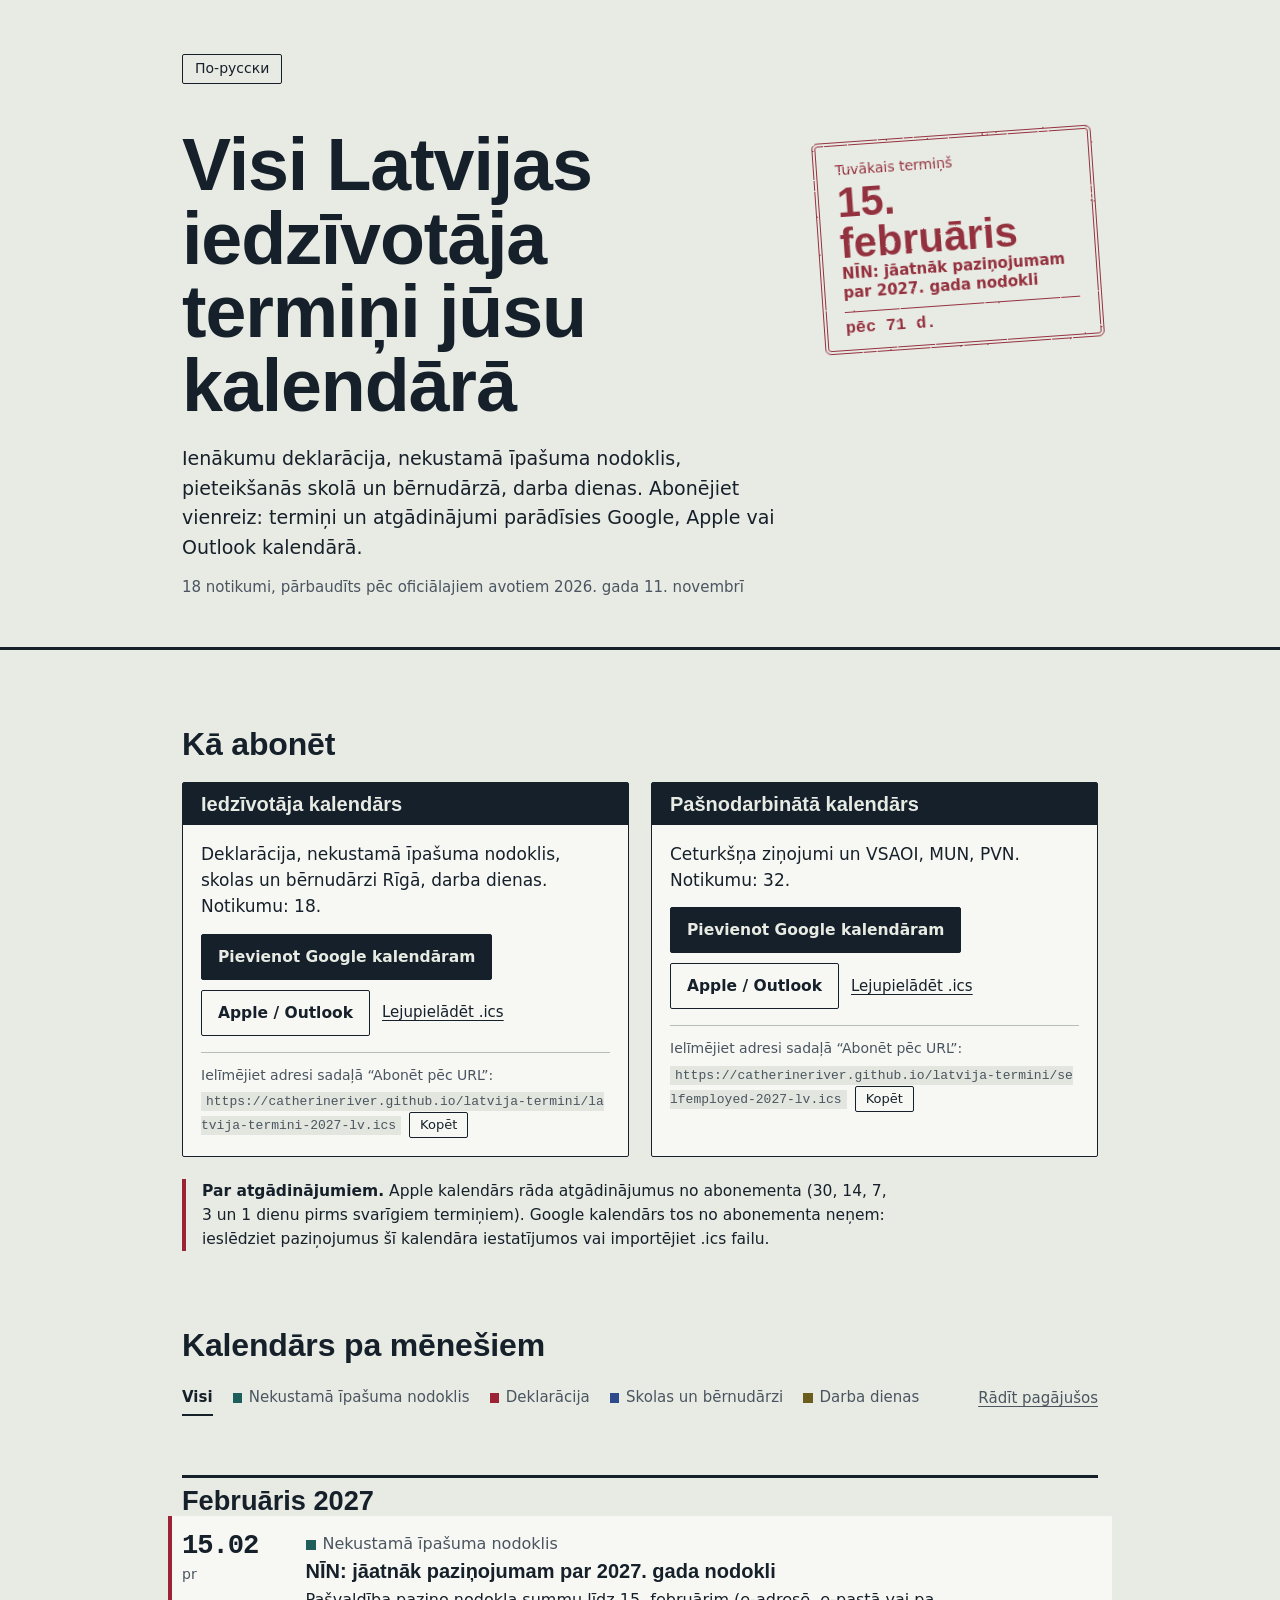
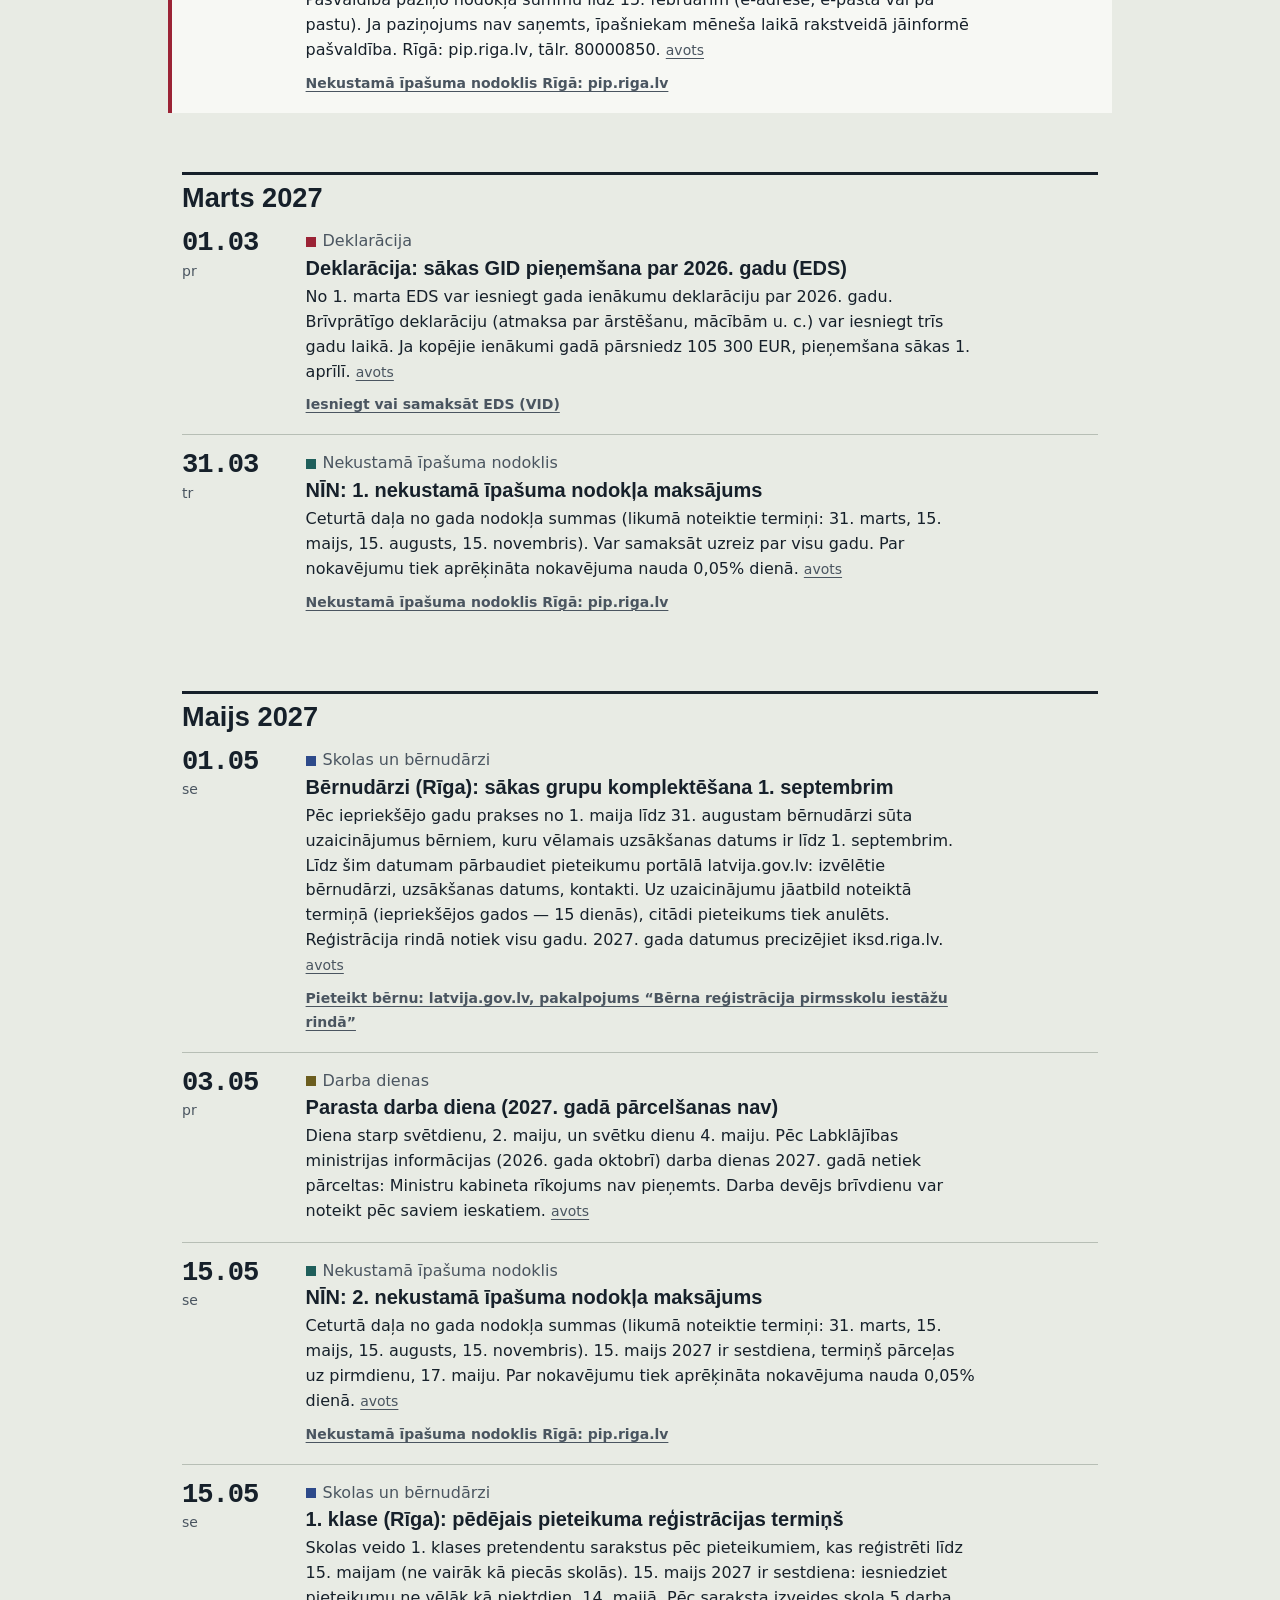
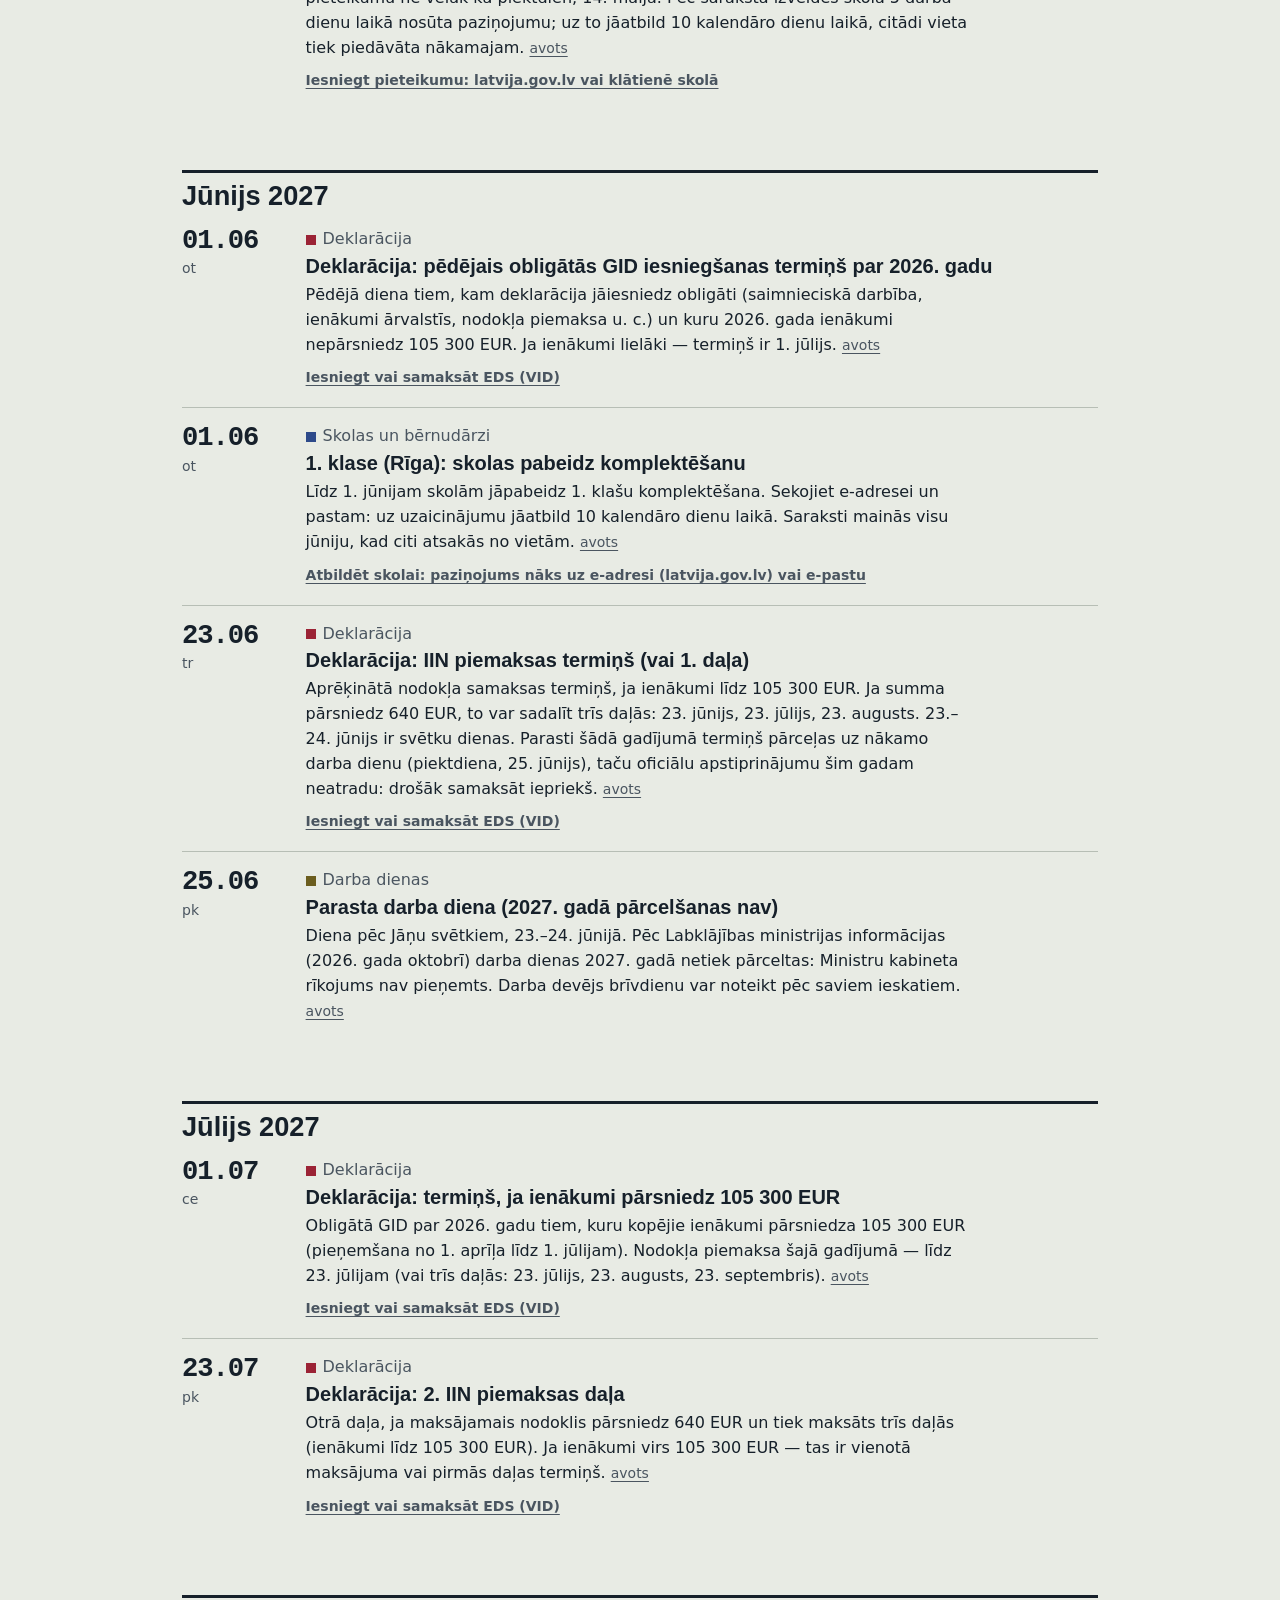
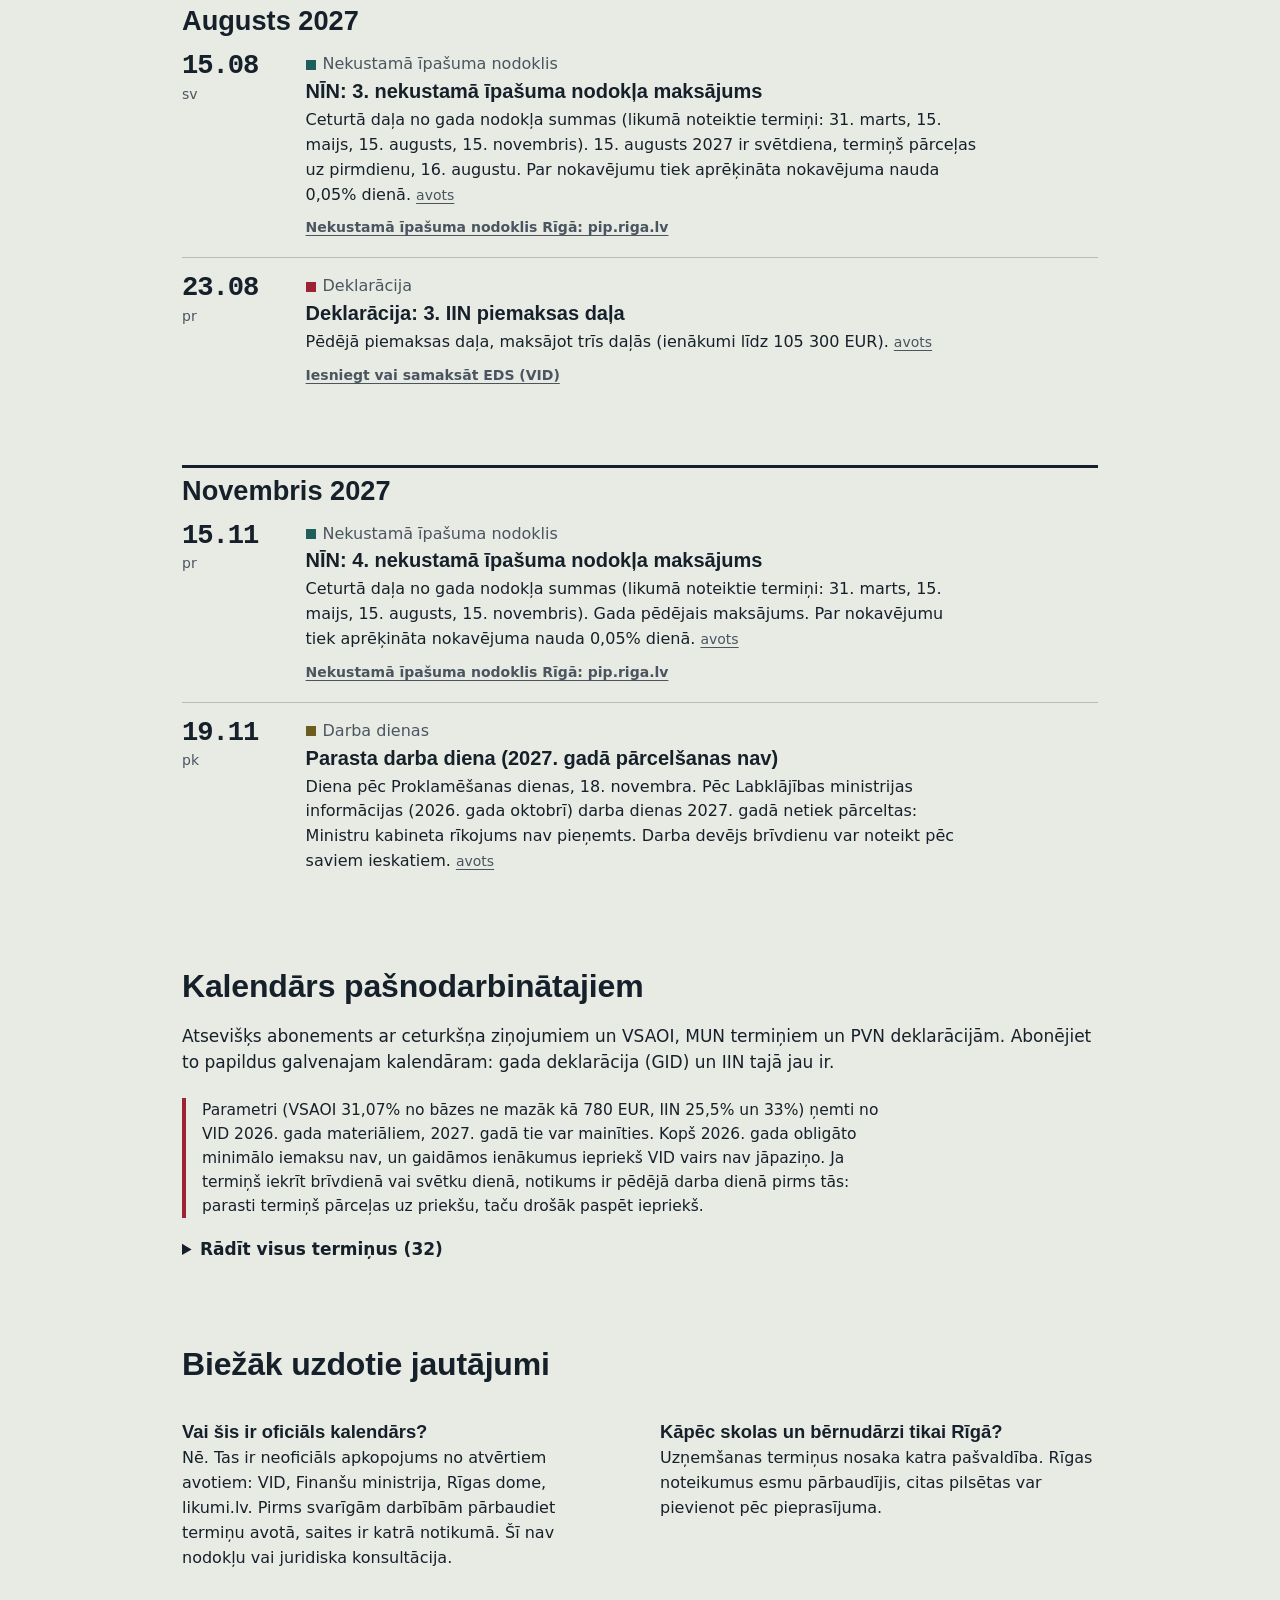
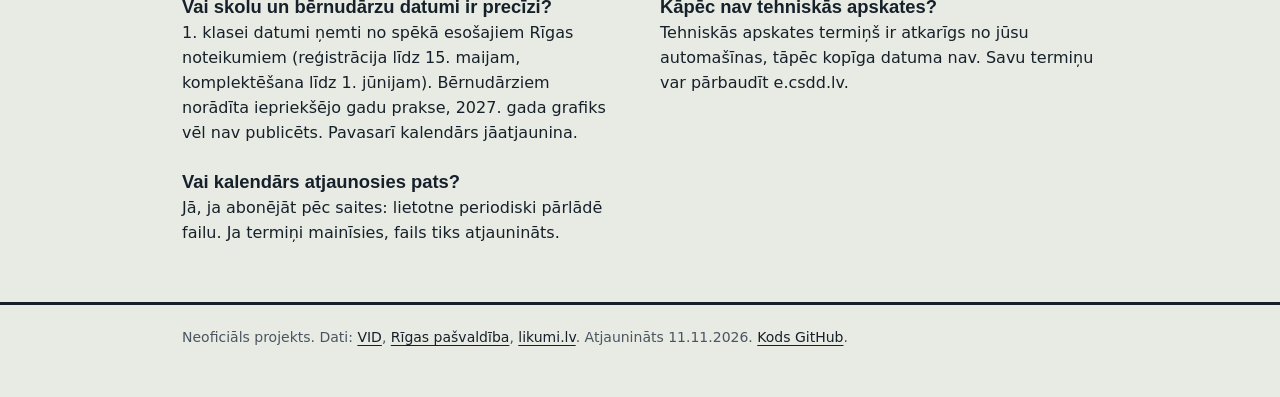
==== commit 39beeff7: "Redesign: paper/form look, rubber-stamp next deadline, ruled timetable, two subscribe sheets Co-Auth" ====
--- a/lv/index.html
+++ b/lv/index.html
@@ -10,7 +10,7 @@
 <link rel="alternate" hreflang="lv" href="https://catherineriver.github.io/latvija-termini/lv/">
 <link rel="alternate" hreflang="x-default" href="https://catherineriver.github.io/latvija-termini/">
 <meta name="robots" content="index,follow,max-image-preview:large">
-<meta name="theme-color" content="#8c2b35">
+<meta name="theme-color" content="#e8ebe4">
 <meta property="og:type" content="website">
 <meta property="og:locale" content="lv_LV">
 <meta property="og:locale:alternate" content="ru_RU">
@@ -24,90 +24,93 @@
 <link rel="icon" href="../favicon.svg" type="image/svg+xml">
 <link rel="alternate" type="text/calendar" title="Latvijas iedzīvotāja termiņi 2026–2027" href="../latvija-termini-2027-lv.ics">
 <script type="application/ld+json">{"@context": "https://schema.org", "@graph": [{"@type": "WebSite", "@id": "https://catherineriver.github.io/latvija-termini/#site", "url": "https://catherineriver.github.io/latvija-termini/", "name": "Latvijas iedzīvotāja kalendārs", "inLanguage": "lv"}, {"@type": "WebPage", "@id": "https://catherineriver.github.io/latvija-termini/lv/#page", "url": "https://catherineriver.github.io/latvija-termini/lv/", "name": "Latvijas iedzīvotāja kalendārs 2027: deklarācija, nekustamā īpašuma nodoklis, skolas un bērnudārzi", "description": "Bezmaksas kalendāra abonements (.ics) ar 2027. gada termiņiem: gada ienākumu deklarācija (GID), nekustamā īpašuma nodoklis (NĪN), pieteikšanās 1. klasē un bērnudārzos Rīgā, pārceltās darba dienas. Ir atsevišķs kalendārs pašnodarbinātajiem. Google, Apple un Outlook kalendāram.", "inLanguage": "lv", "isPartOf": {"@id": "https://catherineriver.github.io/latvija-termini/#site"}, "dateModified": "2026-11-11"}, {"@type": "DataDownload", "name": "Latvijas iedzīvotāja termiņi 2026–2027", "encodingFormat": "text/calendar", "contentUrl": "https://catherineriver.github.io/latvija-termini/latvija-termini-2027-lv.ics", "inLanguage": "lv"}, {"@type": "DataDownload", "name": "Latvijas pašnodarbināto termiņi 2026–2027", "encodingFormat": "text/calendar", "contentUrl": "https://catherineriver.github.io/latvija-termini/selfemployed-2027-lv.ics", "inLanguage": "lv"}]}</script>
-<style>
-:root{--ink:#241c1d;--mut:#6b5f60;--bg:#faf6f1;--card:#fff;--line:#e8dfd6;--red:#8c2b35;--red2:#a63a45;
---decl:#8c2b35;--nin:#1f6f63;--work:#7a6a2a;--school:#34508f}
+<style>:root{--paper:#e8ebe4;--sheet:#f7f8f4;--ink:#16202a;--soft:#4a5560;--rule:#b7beb5;--stamp:#9b2335;
+--decl:#9b2335;--nin:#1f5f5b;--work:#6b5d1e;--school:#2d4a8a;--se:#5a3d8a;--mun:#a0561b;--vat:#2a6f97;
+--disp:"Bahnschrift","DIN Alternate","Arial Narrow","Roboto Condensed","Helvetica Neue",Arial,sans-serif;
+--typ:"Courier New","Cousine",ui-monospace,monospace}
 *{box-sizing:border-box}html{scroll-behavior:smooth}
-body{margin:0;font:17px/1.6 ui-sans-serif,system-ui,-apple-system,"Segoe UI",Roboto,Arial,sans-serif;color:var(--ink);background:var(--bg)}
-a{color:var(--red)}
-.wrap{max-width:920px;margin:0 auto;padding:0 20px}
-header.hero{background:var(--red);color:#fff;padding:64px 0 56px;position:relative;overflow:hidden}
-header.hero:after{content:"";position:absolute;left:0;right:0;bottom:0;height:10px;background:#fff;opacity:.9;clip-path:inset(0)}
-.eyebrow{letter-spacing:.14em;text-transform:uppercase;font-size:13px;opacity:.85}
-h1{font:700 clamp(30px,5.4vw,52px)/1.1 Georgia,"Times New Roman",serif;margin:.4em 0 .4em;letter-spacing:-.01em}
-.lead{font-size:19px;max-width:640px;opacity:.95;margin:0 0 28px}
-.cta{display:flex;gap:12px;flex-wrap:wrap}
-.btn{display:inline-block;padding:13px 22px;border-radius:10px;font-weight:600;text-decoration:none;border:2px solid #fff}
-.btn.p{background:#fff;color:var(--red)}.btn.s{color:#fff}
-.btn:hover{transform:translateY(-1px)}
-.meta{margin-top:18px;font-size:14px;opacity:.85}
-main{padding:40px 0 20px}
-h2{font:700 28px/1.2 Georgia,serif;margin:2em 0 .6em}
-.cards{display:grid;grid-template-columns:repeat(auto-fit,minmax(150px,1fr));gap:14px}
-.card{background:var(--card);border:1px solid var(--line);border-radius:14px;padding:18px}
-.card b{display:block;margin-bottom:4px}
-.card span{color:var(--mut);font-size:15px}
-.sub{display:grid;grid-template-columns:repeat(auto-fit,minmax(240px,1fr));gap:14px}
-.sub .card a.btn{margin-top:10px;border-color:var(--red);color:var(--red);padding:9px 16px}
-code{background:#f1e9e0;padding:2px 6px;border-radius:6px;font-size:14px;word-break:break-all}
-.month h3{font:700 22px Georgia,serif;margin:1.6em 0 .5em;color:var(--red)}
-ol{list-style:none;margin:0;padding:0;display:grid;gap:12px}
-.ev{display:flex;gap:16px;background:var(--card);border:1px solid var(--line);border-left:5px solid var(--c,#999);border-radius:12px;padding:16px}
-.ev.decl{--c:var(--decl)}.ev.nin{--c:var(--nin)}.ev.work{--c:var(--work)}.ev.school{--c:var(--school)}
-.date{min-width:52px;text-align:center}.date b{display:block;font:700 30px/1 Georgia,serif}.date span{color:var(--mut);font-size:14px}
-.tag{font-size:12px;letter-spacing:.08em;text-transform:uppercase;color:var(--c)}
-.ev h4{margin:.1em 0 .3em;font-size:18px}.ev p{margin:0;color:#4a4041;font-size:15.5px}
-.note{background:#fff7e6;border:1px solid #f0d9a8;border-radius:12px;padding:16px 18px;font-size:15.5px}
-details{background:var(--card);border:1px solid var(--line);border-radius:12px;padding:14px 18px;margin:10px 0}
-summary{cursor:pointer;font-weight:600}
-footer{border-top:1px solid var(--line);margin-top:48px;padding:28px 0 48px;color:var(--mut);font-size:14px}
-@media(max-width:520px){.ev{flex-direction:column;gap:6px}.date{text-align:left;display:flex;gap:8px;align-items:baseline}}
-
-.lang{position:absolute;top:18px;right:20px;color:#fff;font-size:14px;text-decoration:none;border:1px solid rgba(255,255,255,.6);border-radius:8px;padding:5px 12px}.lang:hover{background:rgba(255,255,255,.15)}
-
-.ev.se{--c:#5a3d8a}.ev.mun{--c:#b0651f}.ev.vat{--c:#2a6f97}
-.act{display:inline-block;margin-top:8px;font-size:14.5px;font-weight:600}
-.cta2{display:flex;gap:10px;flex-wrap:wrap;margin:14px 0}.cta2 .btn{border-color:var(--red);color:var(--red);padding:10px 18px}
-details.all>summary{font-size:17px}details.all .month h3{font-size:19px}
-.nextb{background:#fff;border:1px solid var(--line);border-left:5px solid var(--red);border-radius:12px;padding:12px 16px;margin:0 0 14px;font-size:15.5px}
-.nextb .nl{color:var(--mut);text-transform:uppercase;font-size:12px;letter-spacing:.08em;margin-right:6px}.nextb a{margin-left:8px;white-space:nowrap}
-.chips{display:flex;gap:8px;flex-wrap:wrap;margin:0 0 6px}
-.chips button{font:inherit;font-size:14px;padding:6px 14px;border-radius:999px;border:1px solid var(--line);background:#fff;color:var(--ink);cursor:pointer}
-.chips button[aria-pressed=true]{background:var(--red);border-color:var(--red);color:#fff}.chips .pb{margin-left:auto;border-style:dashed;color:var(--mut)}
-.ev.soon{box-shadow:0 0 0 2px var(--red) inset}.ev[hidden],.month[hidden]{display:none}
-.copy{margin-left:8px;font:inherit;font-size:13px;padding:3px 10px;border:1px solid var(--red);color:var(--red);background:#fff;border-radius:8px;cursor:pointer}
-@media(max-width:520px){.chips .pb{margin-left:0}}
+body{margin:0;font:17px/1.55 system-ui,-apple-system,"Segoe UI",Roboto,Arial,sans-serif;color:var(--ink);background:var(--paper)}
+a{color:var(--ink);text-decoration-thickness:1px;text-underline-offset:3px}a:hover{color:var(--stamp)}
+:focus-visible{outline:3px solid var(--stamp);outline-offset:2px}
+.wrap{max-width:960px;margin:0 auto;padding:0 22px}
+.top{padding:28px 0 48px;border-bottom:3px solid var(--ink)}
+.lang{display:inline-block;font-size:14px;text-decoration:none;border:1.5px solid var(--ink);border-radius:2px;padding:3px 12px;margin-bottom:44px}
+.lang:hover{background:var(--ink);color:var(--paper)}
+.hero{display:grid;grid-template-columns:1fr auto;gap:40px;align-items:start}
+h1{font:700 clamp(2.5rem,6.4vw,4.6rem)/1 var(--disp);letter-spacing:-.015em;margin:0 0 22px;max-width:11em}
+.lead{font-size:19px;max-width:34em;margin:0 0 14px}.meta{margin:0;color:var(--soft);font-size:15px}
+.stamp{margin-top:6px;max-width:17.5rem;padding:14px 18px 12px;border:4px double var(--stamp);border-radius:6px;color:var(--stamp);
+ transform:rotate(-4deg);mix-blend-mode:multiply;filter:url(#rough);opacity:.92;animation:press .45s cubic-bezier(.2,.9,.3,1.15) .15s both}
+.stamp p{margin:0}.s1{font-size:14px}.s2{font:700 2.6rem/1 var(--disp);margin:2px 0 6px}.s3{font-size:15px;line-height:1.3;font-weight:600}.s4{font:700 1.05rem var(--typ);margin-top:8px!important;border-top:1.5px solid var(--stamp);padding-top:6px}
+@keyframes press{from{transform:rotate(-10deg) scale(1.55);opacity:0}to{transform:rotate(-4deg) scale(1);opacity:.92}}
+main{padding:8px 0 20px}
+h2{font:700 2rem/1.1 var(--disp);margin:2.4em 0 .6em;letter-spacing:-.005em}
+.sheets{display:grid;grid-template-columns:1fr 1fr;gap:22px}
+.sheet{background:var(--sheet);border:1.5px solid var(--ink);border-radius:2px}
+.sheet h3{margin:0;background:var(--ink);color:var(--paper);font:700 1.25rem/1 var(--disp);padding:11px 18px}
+.sheet .in{padding:16px 18px 18px}.sheet p{margin:0 0 14px}
+.btns{display:flex;flex-wrap:wrap;gap:10px 12px;align-items:center;margin-bottom:16px}
+.btn{display:inline-block;padding:10px 16px;border:1.5px solid var(--ink);border-radius:2px;background:var(--ink);color:var(--paper);font-weight:600;font-size:15.5px;text-decoration:none}
+.btn.o{background:transparent;color:var(--ink)}.btn:hover{background:var(--stamp);border-color:var(--stamp);color:#fff}
+.dl{font-size:15px}
+.url{font-size:14px;color:var(--soft);margin:0!important;border-top:1px solid var(--rule);padding-top:12px}
+.url span{display:block;margin-bottom:4px}
+code{font:13px/1.4 var(--typ);background:#e3e6de;padding:2px 5px;word-break:break-all}
+.copy{margin-left:8px;font:inherit;font-size:13px;padding:2px 10px;border:1.5px solid var(--ink);background:transparent;border-radius:2px;cursor:pointer;color:var(--ink)}.copy:hover{background:var(--ink);color:var(--paper)}
+.note{margin:22px 0 0;padding:0 0 0 16px;border-left:4px solid var(--stamp);font-size:15.5px;max-width:46em}
+.chips{display:flex;gap:6px 20px;flex-wrap:wrap;margin:0 0 4px}
+.chips button{font:inherit;font-size:15px;background:none;border:0;border-bottom:2px solid transparent;padding:4px 0;cursor:pointer;color:var(--soft);display:inline-flex;align-items:center;gap:7px}
+.chips button[aria-pressed=true]{color:var(--ink);font-weight:700;border-bottom-color:var(--ink)}
+.chips i,.tag i{display:inline-block;width:.62em;height:.62em;background:var(--c,var(--ink))}
+.chips .pb{margin-left:auto;color:var(--soft);text-decoration:underline;text-underline-offset:3px;border-bottom:0}
+.decl{--c:var(--decl)}.nin{--c:var(--nin)}.work{--c:var(--work)}.school{--c:var(--school)}.se{--c:var(--se)}.mun{--c:var(--mun)}.vat{--c:var(--vat)}
+.month h3{font:700 1.7rem/1.1 var(--disp);margin:2.2em 0 0;padding-top:8px;border-top:3px solid var(--ink)}
+ol{list-style:none;margin:0;padding:0}
+.ev{display:grid;grid-template-columns:6.6rem 1fr;gap:0 18px;padding:16px 0 18px;border-top:1px solid var(--rule)}
+.month h3+ol .ev:first-child{border-top:0}
+.date b{display:block;font:700 1.7rem/1 var(--typ);letter-spacing:-.04em}.date span{font-size:14px;color:var(--soft)}
+.tag{display:flex;align-items:center;gap:7px;margin:0 0 2px!important;font-size:14px;color:var(--soft)}
+.ev h4{margin:0 0 4px;font:700 1.25rem/1.25 var(--disp)}.ev p{margin:0;font-size:16px;max-width:42em}
+.ev .where{margin-top:8px;font-weight:600;font-size:15.5px}.ev p a{font-size:14px;color:var(--soft)}
+.ev.soon{background:var(--sheet);margin:0 -14px;padding-left:14px;padding-right:14px;box-shadow:inset 4px 0 0 var(--stamp)}
+.ev[hidden],.month[hidden]{display:none}
+.faq{display:grid;grid-template-columns:1fr 1fr;gap:6px 40px}.faq h3{font:700 1.15rem/1.25 var(--disp);margin:1em 0 .2em}.faq p{margin:0;font-size:16px}
+details.all{margin-top:10px}summary{cursor:pointer;font-weight:700;padding:8px 0}
+details.all .month h3{font-size:1.3rem}
+footer{border-top:3px solid var(--ink);margin-top:56px;padding:22px 0 48px;color:var(--soft);font-size:14px}
+@media(max-width:760px){.hero{grid-template-columns:1fr;gap:26px}.stamp{justify-self:start;margin-left:6px}.sheets,.faq{grid-template-columns:1fr}.ev{grid-template-columns:1fr;gap:4px}.date{display:flex;gap:10px;align-items:baseline}.date b{font-size:1.4rem}.chips .pb{margin-left:0}.lang{margin-bottom:28px}}
+@media(prefers-reduced-motion:reduce){.stamp{animation:none}html{scroll-behavior:auto}}
 </style>
 </head>
 <body>
-<header class="hero"><a class="lang" href="https://catherineriver.github.io/latvija-termini/" hreflang="ru" lang="ru">По-русски</a><div class="wrap">
-<div class="eyebrow">Latvija · 2026–2027 · bez maksas</div>
-<h1>Visi Latvijas iedzīvotāja termiņi jūsu kalendārā</h1>
+<svg width="0" height="0" aria-hidden="true" focusable="false"><filter id="rough"><feTurbulence type="fractalNoise" baseFrequency=".8" numOctaves="2" result="n"/><feDisplacementMap in="SourceGraphic" in2="n" scale="1.8"/></filter></svg>
+<header class="top"><div class="wrap"><a class="lang" href="https://catherineriver.github.io/latvija-termini/" hreflang="ru" lang="ru">По-русски</a>
+<div class="hero">
+<div><h1>Visi Latvijas iedzīvotāja termiņi jūsu kalendārā</h1>
 <p class="lead">Ienākumu deklarācija, nekustamā īpašuma nodoklis, pieteikšanās skolā un bērnudārzā, darba dienas. Abonējiet vienreiz: termiņi un atgādinājumi parādīsies Google, Apple vai Outlook kalendārā.</p>
-<div class="cta"><a class="btn p" href="https://calendar.google.com/calendar/r?cid=webcal%3A%2F%2Fcatherineriver.github.io%2Flatvija-termini%2Flatvija-termini-2027-lv.ics" rel="noopener">Pievienot Google kalendāram</a><a class="btn s" href="webcal://catherineriver.github.io/latvija-termini/latvija-termini-2027-lv.ics">Apple / Outlook</a><a class="btn s" href="../latvija-termini-2027-lv.ics" download>Lejupielādēt .ics</a><a class="btn s" href="#selfemployed">Pašnodarbinātajiem ↓</a></div>
-<div class="meta">18 notikumi · pārbaudīts pēc oficiālajiem avotiem 2026. gada 11. novembrī</div>
-</div></header>
+<p class="meta">18 notikumi, pārbaudīts pēc oficiālajiem avotiem 2026. gada 11. novembrī</p></div>
+<aside class="stamp" id="next" data-in="pēc {n} d." data-today="šodien" data-tom="rīt"><p class="s1">Tuvākais termiņš</p><p class="s2">15. novembris</p><p class="s3">NĪN: 2026. gada pēdējais nekustamā īpašuma nodokļa maksājums</p><p class="s4">pēc 4 d.</p></aside>
+</div></div></header>
 <main class="wrap">
-<h2>Kas iekšā</h2>
-<div class="cards"><div class="card"><b>Deklarācija (GID)</b><span>Pieņemšanas sākums, termiņi 1. jūnijā un 1. jūlijā, trīs IIN piemaksas termiņi.</span></div><div class="card"><b>Nekustamā īpašuma nodoklis</b><span>Paziņojums līdz 15. februārim un četri maksājumi, ņemot vērā brīvdienas.</span></div><div class="card"><b>Skolas un bērnudārzi (Rīga)</b><span>Pieteikšana 1. klasē, komplektēšana, atbildes termiņi uz uzaicinājumu.</span></div><div class="card"><b>Darba dienas</b><span>2027. gadā pārcelšanas nav, bet strīdīgās dienas ir atzīmētas.</span></div><div class="card"><b>Pašnodarbinātie</b><span>Atsevišķs kalendārs: ziņojumi un iemaksas, MUN, PVN, saites uz EDS.</span></div></div>
 <h2>Kā abonēt</h2>
-<div class="sub">
-<div class="card"><b>Google kalendārs</b><span>Atvērsies logs “Pievienot kalendāru”.</span><br><a class="btn" href="https://calendar.google.com/calendar/r?cid=webcal%3A%2F%2Fcatherineriver.github.io%2Flatvija-termini%2Flatvija-termini-2027-lv.ics" rel="noopener">Abonēt</a></div>
-<div class="card"><b>Apple, Outlook</b><span>Webcal saite atvērs kalendāra lietotni.</span><br><a class="btn" href="webcal://catherineriver.github.io/latvija-termini/latvija-termini-2027-lv.ics">Abonēt</a></div>
-<div class="card"><b>Jebkura cita lietotne</b><span>Ielīmējiet adresi sadaļā “Abonēt pēc URL”:</span><br><code>https://catherineriver.github.io/latvija-termini/latvija-termini-2027-lv.ics</code><button class="copy" type="button" data-url="https://catherineriver.github.io/latvija-termini/latvija-termini-2027-lv.ics" data-ok="Nokopēts">Kopēt</button></div>
+<div class="sheets">
+<section class="sheet"><h3>Iedzīvotāja kalendārs</h3><div class="in"><p>Deklarācija, nekustamā īpašuma nodoklis, skolas un bērnudārzi Rīgā, darba dienas. Notikumu: 18.</p>
+<div class="btns"><a class="btn" href="https://calendar.google.com/calendar/r?cid=webcal%3A%2F%2Fcatherineriver.github.io%2Flatvija-termini%2Flatvija-termini-2027-lv.ics" rel="noopener">Pievienot Google kalendāram</a><a class="btn o" href="webcal://catherineriver.github.io/latvija-termini/latvija-termini-2027-lv.ics">Apple / Outlook</a><a class="dl" href="../latvija-termini-2027-lv.ics" download>Lejupielādēt .ics</a></div>
+<p class="url"><span>Ielīmējiet adresi sadaļā “Abonēt pēc URL”:</span><code>https://catherineriver.github.io/latvija-termini/latvija-termini-2027-lv.ics</code><button class="copy" type="button" data-url="https://catherineriver.github.io/latvija-termini/latvija-termini-2027-lv.ics" data-ok="Nokopēts">Kopēt</button></p></div></section>
+<section class="sheet" id="selfemployed-sub"><h3>Pašnodarbinātā kalendārs</h3><div class="in"><p>Ceturkšņa ziņojumi un VSAOI, MUN, PVN. Notikumu: 32.</p>
+<div class="btns"><a class="btn" href="https://calendar.google.com/calendar/r?cid=webcal%3A%2F%2Fcatherineriver.github.io%2Flatvija-termini%2Fselfemployed-2027-lv.ics" rel="noopener">Pievienot Google kalendāram</a><a class="btn o" href="webcal://catherineriver.github.io/latvija-termini/selfemployed-2027-lv.ics">Apple / Outlook</a><a class="dl" href="../selfemployed-2027-lv.ics" download>Lejupielādēt .ics</a></div>
+<p class="url"><span>Ielīmējiet adresi sadaļā “Abonēt pēc URL”:</span><code>https://catherineriver.github.io/latvija-termini/selfemployed-2027-lv.ics</code><button class="copy" type="button" data-url="https://catherineriver.github.io/latvija-termini/selfemployed-2027-lv.ics" data-ok="Nokopēts">Kopēt</button></p></div></section>
 </div>
 <p class="note"><b>Par atgādinājumiem.</b> Apple kalendārs rāda atgādinājumus no abonementa (30, 14, 7, 3 un 1 dienu pirms svarīgiem termiņiem). Google kalendārs tos no abonementa neņem: ieslēdziet paziņojumus šī kalendāra iestatījumos vai importējiet .ics failu.</p>
 <h2>Kalendārs pa mēnešiem</h2>
-<div id="next" class="nextb" hidden data-in="pēc {n} d." data-today="šodien" data-tom="rīt"><span class="nl">Tuvākais termiņš</span> <b class="nd"></b> <span class="nt"></span> <a href="#next-ev">Uz notikumu ↓</a></div>
-<div id="tools" class="chips" hidden><button type="button" data-f="all" aria-pressed="true">Visi</button><button type="button" data-f="nin" aria-pressed="false">Nekustamā īpašuma nodoklis</button><button type="button" data-f="decl" aria-pressed="false">Deklarācija</button><button type="button" data-f="school" aria-pressed="false">Skolas un bērnudārzi</button><button type="button" data-f="work" aria-pressed="false">Darba dienas</button><button type="button" id="pastbtn" class="pb" data-show="Rādīt pagājušos" data-hide="Slēpt pagājušos">Rādīt pagājušos</button></div>
-<div id="tl"><section class="month"><h3>Novembris 2026</h3><ol><li class="ev nin" data-date="2026-11-15"><div class="date"><b>15</b><span>sv</span></div><div class="body"><div class="tag">Nekustamā īpašuma nodoklis</div><h4>NĪN: 2026. gada pēdējais nekustamā īpašuma nodokļa maksājums</h4><p>Ceturtā daļa no 2026. gada nodokļa summas (likumā noteiktie termiņi: 31. marts, 15. maijs, 15. augusts, 15. novembris). 15. novembris 2026 ir svētdiena, termiņš pārceļas uz pirmdienu, 16. novembri. Par nokavējumu tiek aprēķināta nokavējuma nauda 0,05% dienā. <a href="https://pip.riga.lv" rel="noopener">avots</a></p><a class="act" href="https://pip.riga.lv" rel="noopener">Nekustamā īpašuma nodoklis Rīgā: pip.riga.lv →</a></div></li></ol></section><section class="month"><h3>Februāris</h3><ol><li class="ev nin" data-date="2027-02-15"><div class="date"><b>15</b><span>pr</span></div><div class="body"><div class="tag">Nekustamā īpašuma nodoklis</div><h4>NĪN: jāatnāk paziņojumam par 2027. gada nodokli</h4><p>Pašvaldība paziņo nodokļa summu līdz 15. februārim (e-adresē, e-pastā vai pa pastu). Ja paziņojums nav saņemts, īpašniekam mēneša laikā rakstveidā jāinformē pašvaldība. Rīgā: pip.riga.lv, tālr. 80000850. <a href="https://pip.riga.lv" rel="noopener">avots</a></p><a class="act" href="https://pip.riga.lv" rel="noopener">Nekustamā īpašuma nodoklis Rīgā: pip.riga.lv →</a></div></li></ol></section><section class="month"><h3>Marts</h3><ol><li class="ev decl" data-date="2027-03-01"><div class="date"><b>1</b><span>pr</span></div><div class="body"><div class="tag">Deklarācija</div><h4>Deklarācija: sākas GID pieņemšana par 2026. gadu (EDS)</h4><p>No 1. marta EDS var iesniegt gada ienākumu deklarāciju par 2026. gadu. Brīvprātīgo deklarāciju (atmaksa par ārstēšanu, mācībām u. c.) var iesniegt trīs gadu laikā. Ja kopējie ienākumi gadā pārsniedz 105 300 EUR, pieņemšana sākas 1. aprīlī. <a href="https://www.vid.gov.lv/lv/gada-ienakumu-deklaracija" rel="noopener">avots</a></p><a class="act" href="https://eds.vid.gov.lv/login/" rel="noopener">Iesniegt vai samaksāt EDS (VID) →</a></div></li><li class="ev nin" data-date="2027-03-31"><div class="date"><b>31</b><span>tr</span></div><div class="body"><div class="tag">Nekustamā īpašuma nodoklis</div><h4>NĪN: 1. nekustamā īpašuma nodokļa maksājums</h4><p>Ceturtā daļa no gada nodokļa summas (likumā noteiktie termiņi: 31. marts, 15. maijs, 15. augusts, 15. novembris). Var samaksāt uzreiz par visu gadu. Par nokavējumu tiek aprēķināta nokavējuma nauda 0,05% dienā. <a href="https://pip.riga.lv" rel="noopener">avots</a></p><a class="act" href="https://pip.riga.lv" rel="noopener">Nekustamā īpašuma nodoklis Rīgā: pip.riga.lv →</a></div></li></ol></section><section class="month"><h3>Maijs</h3><ol><li class="ev school" data-date="2027-05-01"><div class="date"><b>1</b><span>se</span></div><div class="body"><div class="tag">Skolas un bērnudārzi</div><h4>Bērnudārzi (Rīga): sākas grupu komplektēšana 1. septembrim</h4><p>Pēc iepriekšējo gadu prakses no 1. maija līdz 31. augustam bērnudārzi sūta uzaicinājumus bērniem, kuru vēlamais uzsākšanas datums ir līdz 1. septembrim. Līdz šim datumam pārbaudiet pieteikumu portālā latvija.gov.lv: izvēlētie bērnudārzi, uzsākšanas datums, kontakti. Uz uzaicinājumu jāatbild noteiktā termiņā (iepriekšējos gados — 15 dienās), citādi pieteikums tiek anulēts. Reģistrācija rindā notiek visu gadu. 2027. gada datumus precizējiet iksd.riga.lv. <a href="https://iksd.riga.lv" rel="noopener">avots</a></p><a class="act" href="https://latvija.gov.lv" rel="noopener">Pieteikt bērnu: latvija.gov.lv, pakalpojums “Bērna reģistrācija pirmsskolu iestāžu rindā” →</a></div></li><li class="ev work" data-date="2027-05-03"><div class="date"><b>3</b><span>pr</span></div><div class="body"><div class="tag">Darba dienas</div><h4>Parasta darba diena (2027. gadā pārcelšanas nav)</h4><p>Diena starp svētdienu, 2. maiju, un svētku dienu 4. maiju. Pēc Labklājības ministrijas informācijas (2026. gada oktobrī) darba dienas 2027. gadā netiek pārceltas: Ministru kabineta rīkojums nav pieņemts. Darba devējs brīvdienu var noteikt pēc saviem ieskatiem. <a href="https://ifinanses.lv/zinas/actual-2027-gada-darba-dienas-netiek-parceltas/31835" rel="noopener">avots</a></p></div></li><li class="ev nin" data-date="2027-05-15"><div class="date"><b>15</b><span>se</span></div><div class="body"><div class="tag">Nekustamā īpašuma nodoklis</div><h4>NĪN: 2. nekustamā īpašuma nodokļa maksājums</h4><p>Ceturtā daļa no gada nodokļa summas (likumā noteiktie termiņi: 31. marts, 15. maijs, 15. augusts, 15. novembris). 15. maijs 2027 ir sestdiena, termiņš pārceļas uz pirmdienu, 17. maiju. Par nokavējumu tiek aprēķināta nokavējuma nauda 0,05% dienā. <a href="https://pip.riga.lv" rel="noopener">avots</a></p><a class="act" href="https://pip.riga.lv" rel="noopener">Nekustamā īpašuma nodoklis Rīgā: pip.riga.lv →</a></div></li><li class="ev school" data-date="2027-05-15"><div class="date"><b>15</b><span>se</span></div><div class="body"><div class="tag">Skolas un bērnudārzi</div><h4>1. klase (Rīga): pēdējais pieteikuma reģistrācijas termiņš</h4><p>Skolas veido 1. klases pretendentu sarakstus pēc pieteikumiem, kas reģistrēti līdz 15. maijam (ne vairāk kā piecās skolās). 15. maijs 2027 ir sestdiena: iesniedziet pieteikumu ne vēlāk kā piektdien, 14. maijā. Pēc saraksta izveides skola 5 darba dienu laikā nosūta paziņojumu; uz to jāatbild 10 kalendāro dienu laikā, citādi vieta tiek piedāvāta nākamajam. <a href="https://likumi.lv/ta/id/341736" rel="noopener">avots</a></p><a class="act" href="https://latvija.gov.lv" rel="noopener">Iesniegt pieteikumu: latvija.gov.lv vai klātienē skolā →</a></div></li></ol></section><section class="month"><h3>Jūnijs</h3><ol><li class="ev decl" data-date="2027-06-01"><div class="date"><b>1</b><span>ot</span></div><div class="body"><div class="tag">Deklarācija</div><h4>Deklarācija: pēdējais obligātās GID iesniegšanas termiņš par 2026. gadu</h4><p>Pēdējā diena tiem, kam deklarācija jāiesniedz obligāti (saimnieciskā darbība, ienākumi ārvalstīs, nodokļa piemaksa u. c.) un kuru 2026. gada ienākumi nepārsniedz 105 300 EUR. Ja ienākumi lielāki — termiņš ir 1. jūlijs. <a href="https://www.vid.gov.lv/lv/gada-ienakumu-deklaracija" rel="noopener">avots</a></p><a class="act" href="https://eds.vid.gov.lv/login/" rel="noopener">Iesniegt vai samaksāt EDS (VID) →</a></div></li><li class="ev school" data-date="2027-06-01"><div class="date"><b>1</b><span>ot</span></div><div class="body"><div class="tag">Skolas un bērnudārzi</div><h4>1. klase (Rīga): skolas pabeidz komplektēšanu</h4><p>Līdz 1. jūnijam skolām jāpabeidz 1. klašu komplektēšana. Sekojiet e-adresei un pastam: uz uzaicinājumu jāatbild 10 kalendāro dienu laikā. Saraksti mainās visu jūniju, kad citi atsakās no vietām. <a href="https://likumi.lv/ta/id/341736" rel="noopener">avots</a></p><a class="act" href="https://latvija.gov.lv" rel="noopener">Atbildēt skolai: paziņojums nāks uz e-adresi (latvija.gov.lv) vai e-pastu →</a></div></li><li class="ev decl" data-date="2027-06-23"><div class="date"><b>23</b><span>tr</span></div><div class="body"><div class="tag">Deklarācija</div><h4>Deklarācija: IIN piemaksas termiņš (vai 1. daļa)</h4><p>Aprēķinātā nodokļa samaksas termiņš, ja ienākumi līdz 105 300 EUR. Ja summa pārsniedz 640 EUR, to var sadalīt trīs daļās: 23. jūnijs, 23. jūlijs, 23. augusts. 23.–24. jūnijs ir svētku dienas. Parasti šādā gadījumā termiņš pārceļas uz nākamo darba dienu (piektdiena, 25. jūnijs), taču oficiālu apstiprinājumu šim gadam neatradu: drošāk samaksāt iepriekš. <a href="https://www.vid.gov.lv/lv/gada-ienakumu-deklaracija" rel="noopener">avots</a></p><a class="act" href="https://eds.vid.gov.lv/login/" rel="noopener">Iesniegt vai samaksāt EDS (VID) →</a></div></li><li class="ev work" data-date="2027-06-25"><div class="date"><b>25</b><span>pk</span></div><div class="body"><div class="tag">Darba dienas</div><h4>Parasta darba diena (2027. gadā pārcelšanas nav)</h4><p>Diena pēc Jāņu svētkiem, 23.–24. jūnijā. Pēc Labklājības ministrijas informācijas (2026. gada oktobrī) darba dienas 2027. gadā netiek pārceltas: Ministru kabineta rīkojums nav pieņemts. Darba devējs brīvdienu var noteikt pēc saviem ieskatiem. <a href="https://ifinanses.lv/zinas/actual-2027-gada-darba-dienas-netiek-parceltas/31835" rel="noopener">avots</a></p></div></li></ol></section><section class="month"><h3>Jūlijs</h3><ol><li class="ev decl" data-date="2027-07-01"><div class="date"><b>1</b><span>ce</span></div><div class="body"><div class="tag">Deklarācija</div><h4>Deklarācija: termiņš, ja ienākumi pārsniedz 105 300 EUR</h4><p>Obligātā GID par 2026. gadu tiem, kuru kopējie ienākumi pārsniedza 105 300 EUR (pieņemšana no 1. aprīļa līdz 1. jūlijam). Nodokļa piemaksa šajā gadījumā — līdz 23. jūlijam (vai trīs daļās: 23. jūlijs, 23. augusts, 23. septembris). <a href="https://www.vid.gov.lv/lv/gada-ienakumu-deklaracija" rel="noopener">avots</a></p><a class="act" href="https://eds.vid.gov.lv/login/" rel="noopener">Iesniegt vai samaksāt EDS (VID) →</a></div></li><li class="ev decl" data-date="2027-07-23"><div class="date"><b>23</b><span>pk</span></div><div class="body"><div class="tag">Deklarācija</div><h4>Deklarācija: 2. IIN piemaksas daļa</h4><p>Otrā daļa, ja maksājamais nodoklis pārsniedz 640 EUR un tiek maksāts trīs daļās (ienākumi līdz 105 300 EUR). Ja ienākumi virs 105 300 EUR — tas ir vienotā maksājuma vai pirmās daļas termiņš. <a href="https://www.vid.gov.lv/lv/gada-ienakumu-deklaracija" rel="noopener">avots</a></p><a class="act" href="https://eds.vid.gov.lv/login/" rel="noopener">Iesniegt vai samaksāt EDS (VID) →</a></div></li></ol></section><section class="month"><h3>Augusts</h3><ol><li class="ev nin" data-date="2027-08-15"><div class="date"><b>15</b><span>sv</span></div><div class="body"><div class="tag">Nekustamā īpašuma nodoklis</div><h4>NĪN: 3. nekustamā īpašuma nodokļa maksājums</h4><p>Ceturtā daļa no gada nodokļa summas (likumā noteiktie termiņi: 31. marts, 15. maijs, 15. augusts, 15. novembris). 15. augusts 2027 ir svētdiena, termiņš pārceļas uz pirmdienu, 16. augustu. Par nokavējumu tiek aprēķināta nokavējuma nauda 0,05% dienā. <a href="https://pip.riga.lv" rel="noopener">avots</a></p><a class="act" href="https://pip.riga.lv" rel="noopener">Nekustamā īpašuma nodoklis Rīgā: pip.riga.lv →</a></div></li><li class="ev decl" data-date="2027-08-23"><div class="date"><b>23</b><span>pr</span></div><div class="body"><div class="tag">Deklarācija</div><h4>Deklarācija: 3. IIN piemaksas daļa</h4><p>Pēdējā piemaksas daļa, maksājot trīs daļās (ienākumi līdz 105 300 EUR). <a href="https://www.vid.gov.lv/lv/gada-ienakumu-deklaracija" rel="noopener">avots</a></p><a class="act" href="https://eds.vid.gov.lv/login/" rel="noopener">Iesniegt vai samaksāt EDS (VID) →</a></div></li></ol></section><section class="month"><h3>Novembris</h3><ol><li class="ev nin" data-date="2027-11-15"><div class="date"><b>15</b><span>pr</span></div><div class="body"><div class="tag">Nekustamā īpašuma nodoklis</div><h4>NĪN: 4. nekustamā īpašuma nodokļa maksājums</h4><p>Ceturtā daļa no gada nodokļa summas (likumā noteiktie termiņi: 31. marts, 15. maijs, 15. augusts, 15. novembris). Gada pēdējais maksājums. Par nokavējumu tiek aprēķināta nokavējuma nauda 0,05% dienā. <a href="https://pip.riga.lv" rel="noopener">avots</a></p><a class="act" href="https://pip.riga.lv" rel="noopener">Nekustamā īpašuma nodoklis Rīgā: pip.riga.lv →</a></div></li><li class="ev work" data-date="2027-11-19"><div class="date"><b>19</b><span>pk</span></div><div class="body"><div class="tag">Darba dienas</div><h4>Parasta darba diena (2027. gadā pārcelšanas nav)</h4><p>Diena pēc Proklamēšanas dienas, 18. novembra. Pēc Labklājības ministrijas informācijas (2026. gada oktobrī) darba dienas 2027. gadā netiek pārceltas: Ministru kabineta rīkojums nav pieņemts. Darba devējs brīvdienu var noteikt pēc saviem ieskatiem. <a href="https://ifinanses.lv/zinas/actual-2027-gada-darba-dienas-netiek-parceltas/31835" rel="noopener">avots</a></p></div></li></ol></section></div>
+<div id="tools" class="chips" hidden><button type="button" data-f="all" aria-pressed="true">Visi</button><button type="button" class="nin" data-f="nin" aria-pressed="false"><i></i>Nekustamā īpašuma nodoklis</button><button type="button" class="decl" data-f="decl" aria-pressed="false"><i></i>Deklarācija</button><button type="button" class="school" data-f="school" aria-pressed="false"><i></i>Skolas un bērnudārzi</button><button type="button" class="work" data-f="work" aria-pressed="false"><i></i>Darba dienas</button><button type="button" id="pastbtn" class="pb" data-show="Rādīt pagājušos" data-hide="Slēpt pagājušos">Rādīt pagājušos</button></div>
+<div id="tl"><section class="month"><h3>Novembris 2026</h3><ol><li class="ev nin" data-date="2026-11-15" data-dl="15. novembris"><div class="date"><b>15.11</b><span>sv</span></div><div class="body"><p class="tag"><i></i>Nekustamā īpašuma nodoklis</p><h4>NĪN: 2026. gada pēdējais nekustamā īpašuma nodokļa maksājums</h4><p>Ceturtā daļa no 2026. gada nodokļa summas (likumā noteiktie termiņi: 31. marts, 15. maijs, 15. augusts, 15. novembris). 15. novembris 2026 ir svētdiena, termiņš pārceļas uz pirmdienu, 16. novembri. Par nokavējumu tiek aprēķināta nokavējuma nauda 0,05% dienā. <a href="https://pip.riga.lv" rel="noopener">avots</a></p><p class="where"><a href="https://pip.riga.lv" rel="noopener">Nekustamā īpašuma nodoklis Rīgā: pip.riga.lv</a></p></div></li></ol></section><section class="month"><h3>Februāris 2027</h3><ol><li class="ev nin" data-date="2027-02-15" data-dl="15. februāris"><div class="date"><b>15.02</b><span>pr</span></div><div class="body"><p class="tag"><i></i>Nekustamā īpašuma nodoklis</p><h4>NĪN: jāatnāk paziņojumam par 2027. gada nodokli</h4><p>Pašvaldība paziņo nodokļa summu līdz 15. februārim (e-adresē, e-pastā vai pa pastu). Ja paziņojums nav saņemts, īpašniekam mēneša laikā rakstveidā jāinformē pašvaldība. Rīgā: pip.riga.lv, tālr. 80000850. <a href="https://pip.riga.lv" rel="noopener">avots</a></p><p class="where"><a href="https://pip.riga.lv" rel="noopener">Nekustamā īpašuma nodoklis Rīgā: pip.riga.lv</a></p></div></li></ol></section><section class="month"><h3>Marts 2027</h3><ol><li class="ev decl" data-date="2027-03-01" data-dl="1. marts"><div class="date"><b>01.03</b><span>pr</span></div><div class="body"><p class="tag"><i></i>Deklarācija</p><h4>Deklarācija: sākas GID pieņemšana par 2026. gadu (EDS)</h4><p>No 1. marta EDS var iesniegt gada ienākumu deklarāciju par 2026. gadu. Brīvprātīgo deklarāciju (atmaksa par ārstēšanu, mācībām u. c.) var iesniegt trīs gadu laikā. Ja kopējie ienākumi gadā pārsniedz 105 300 EUR, pieņemšana sākas 1. aprīlī. <a href="https://www.vid.gov.lv/lv/gada-ienakumu-deklaracija" rel="noopener">avots</a></p><p class="where"><a href="https://eds.vid.gov.lv/login/" rel="noopener">Iesniegt vai samaksāt EDS (VID)</a></p></div></li><li class="ev nin" data-date="2027-03-31" data-dl="31. marts"><div class="date"><b>31.03</b><span>tr</span></div><div class="body"><p class="tag"><i></i>Nekustamā īpašuma nodoklis</p><h4>NĪN: 1. nekustamā īpašuma nodokļa maksājums</h4><p>Ceturtā daļa no gada nodokļa summas (likumā noteiktie termiņi: 31. marts, 15. maijs, 15. augusts, 15. novembris). Var samaksāt uzreiz par visu gadu. Par nokavējumu tiek aprēķināta nokavējuma nauda 0,05% dienā. <a href="https://pip.riga.lv" rel="noopener">avots</a></p><p class="where"><a href="https://pip.riga.lv" rel="noopener">Nekustamā īpašuma nodoklis Rīgā: pip.riga.lv</a></p></div></li></ol></section><section class="month"><h3>Maijs 2027</h3><ol><li class="ev school" data-date="2027-05-01" data-dl="1. maijs"><div class="date"><b>01.05</b><span>se</span></div><div class="body"><p class="tag"><i></i>Skolas un bērnudārzi</p><h4>Bērnudārzi (Rīga): sākas grupu komplektēšana 1. septembrim</h4><p>Pēc iepriekšējo gadu prakses no 1. maija līdz 31. augustam bērnudārzi sūta uzaicinājumus bērniem, kuru vēlamais uzsākšanas datums ir līdz 1. septembrim. Līdz šim datumam pārbaudiet pieteikumu portālā latvija.gov.lv: izvēlētie bērnudārzi, uzsākšanas datums, kontakti. Uz uzaicinājumu jāatbild noteiktā termiņā (iepriekšējos gados — 15 dienās), citādi pieteikums tiek anulēts. Reģistrācija rindā notiek visu gadu. 2027. gada datumus precizējiet iksd.riga.lv. <a href="https://iksd.riga.lv" rel="noopener">avots</a></p><p class="where"><a href="https://latvija.gov.lv" rel="noopener">Pieteikt bērnu: latvija.gov.lv, pakalpojums “Bērna reģistrācija pirmsskolu iestāžu rindā”</a></p></div></li><li class="ev work" data-date="2027-05-03" data-dl="3. maijs"><div class="date"><b>03.05</b><span>pr</span></div><div class="body"><p class="tag"><i></i>Darba dienas</p><h4>Parasta darba diena (2027. gadā pārcelšanas nav)</h4><p>Diena starp svētdienu, 2. maiju, un svētku dienu 4. maiju. Pēc Labklājības ministrijas informācijas (2026. gada oktobrī) darba dienas 2027. gadā netiek pārceltas: Ministru kabineta rīkojums nav pieņemts. Darba devējs brīvdienu var noteikt pēc saviem ieskatiem. <a href="https://ifinanses.lv/zinas/actual-2027-gada-darba-dienas-netiek-parceltas/31835" rel="noopener">avots</a></p></div></li><li class="ev nin" data-date="2027-05-15" data-dl="15. maijs"><div class="date"><b>15.05</b><span>se</span></div><div class="body"><p class="tag"><i></i>Nekustamā īpašuma nodoklis</p><h4>NĪN: 2. nekustamā īpašuma nodokļa maksājums</h4><p>Ceturtā daļa no gada nodokļa summas (likumā noteiktie termiņi: 31. marts, 15. maijs, 15. augusts, 15. novembris). 15. maijs 2027 ir sestdiena, termiņš pārceļas uz pirmdienu, 17. maiju. Par nokavējumu tiek aprēķināta nokavējuma nauda 0,05% dienā. <a href="https://pip.riga.lv" rel="noopener">avots</a></p><p class="where"><a href="https://pip.riga.lv" rel="noopener">Nekustamā īpašuma nodoklis Rīgā: pip.riga.lv</a></p></div></li><li class="ev school" data-date="2027-05-15" data-dl="15. maijs"><div class="date"><b>15.05</b><span>se</span></div><div class="body"><p class="tag"><i></i>Skolas un bērnudārzi</p><h4>1. klase (Rīga): pēdējais pieteikuma reģistrācijas termiņš</h4><p>Skolas veido 1. klases pretendentu sarakstus pēc pieteikumiem, kas reģistrēti līdz 15. maijam (ne vairāk kā piecās skolās). 15. maijs 2027 ir sestdiena: iesniedziet pieteikumu ne vēlāk kā piektdien, 14. maijā. Pēc saraksta izveides skola 5 darba dienu laikā nosūta paziņojumu; uz to jāatbild 10 kalendāro dienu laikā, citādi vieta tiek piedāvāta nākamajam. <a href="https://likumi.lv/ta/id/341736" rel="noopener">avots</a></p><p class="where"><a href="https://latvija.gov.lv" rel="noopener">Iesniegt pieteikumu: latvija.gov.lv vai klātienē skolā</a></p></div></li></ol></section><section class="month"><h3>Jūnijs 2027</h3><ol><li class="ev decl" data-date="2027-06-01" data-dl="1. jūnijs"><div class="date"><b>01.06</b><span>ot</span></div><div class="body"><p class="tag"><i></i>Deklarācija</p><h4>Deklarācija: pēdējais obligātās GID iesniegšanas termiņš par 2026. gadu</h4><p>Pēdējā diena tiem, kam deklarācija jāiesniedz obligāti (saimnieciskā darbība, ienākumi ārvalstīs, nodokļa piemaksa u. c.) un kuru 2026. gada ienākumi nepārsniedz 105 300 EUR. Ja ienākumi lielāki — termiņš ir 1. jūlijs. <a href="https://www.vid.gov.lv/lv/gada-ienakumu-deklaracija" rel="noopener">avots</a></p><p class="where"><a href="https://eds.vid.gov.lv/login/" rel="noopener">Iesniegt vai samaksāt EDS (VID)</a></p></div></li><li class="ev school" data-date="2027-06-01" data-dl="1. jūnijs"><div class="date"><b>01.06</b><span>ot</span></div><div class="body"><p class="tag"><i></i>Skolas un bērnudārzi</p><h4>1. klase (Rīga): skolas pabeidz komplektēšanu</h4><p>Līdz 1. jūnijam skolām jāpabeidz 1. klašu komplektēšana. Sekojiet e-adresei un pastam: uz uzaicinājumu jāatbild 10 kalendāro dienu laikā. Saraksti mainās visu jūniju, kad citi atsakās no vietām. <a href="https://likumi.lv/ta/id/341736" rel="noopener">avots</a></p><p class="where"><a href="https://latvija.gov.lv" rel="noopener">Atbildēt skolai: paziņojums nāks uz e-adresi (latvija.gov.lv) vai e-pastu</a></p></div></li><li class="ev decl" data-date="2027-06-23" data-dl="23. jūnijs"><div class="date"><b>23.06</b><span>tr</span></div><div class="body"><p class="tag"><i></i>Deklarācija</p><h4>Deklarācija: IIN piemaksas termiņš (vai 1. daļa)</h4><p>Aprēķinātā nodokļa samaksas termiņš, ja ienākumi līdz 105 300 EUR. Ja summa pārsniedz 640 EUR, to var sadalīt trīs daļās: 23. jūnijs, 23. jūlijs, 23. augusts. 23.–24. jūnijs ir svētku dienas. Parasti šādā gadījumā termiņš pārceļas uz nākamo darba dienu (piektdiena, 25. jūnijs), taču oficiālu apstiprinājumu šim gadam neatradu: drošāk samaksāt iepriekš. <a href="https://www.vid.gov.lv/lv/gada-ienakumu-deklaracija" rel="noopener">avots</a></p><p class="where"><a href="https://eds.vid.gov.lv/login/" rel="noopener">Iesniegt vai samaksāt EDS (VID)</a></p></div></li><li class="ev work" data-date="2027-06-25" data-dl="25. jūnijs"><div class="date"><b>25.06</b><span>pk</span></div><div class="body"><p class="tag"><i></i>Darba dienas</p><h4>Parasta darba diena (2027. gadā pārcelšanas nav)</h4><p>Diena pēc Jāņu svētkiem, 23.–24. jūnijā. Pēc Labklājības ministrijas informācijas (2026. gada oktobrī) darba dienas 2027. gadā netiek pārceltas: Ministru kabineta rīkojums nav pieņemts. Darba devējs brīvdienu var noteikt pēc saviem ieskatiem. <a href="https://ifinanses.lv/zinas/actual-2027-gada-darba-dienas-netiek-parceltas/31835" rel="noopener">avots</a></p></div></li></ol></section><section class="month"><h3>Jūlijs 2027</h3><ol><li class="ev decl" data-date="2027-07-01" data-dl="1. jūlijs"><div class="date"><b>01.07</b><span>ce</span></div><div class="body"><p class="tag"><i></i>Deklarācija</p><h4>Deklarācija: termiņš, ja ienākumi pārsniedz 105 300 EUR</h4><p>Obligātā GID par 2026. gadu tiem, kuru kopējie ienākumi pārsniedza 105 300 EUR (pieņemšana no 1. aprīļa līdz 1. jūlijam). Nodokļa piemaksa šajā gadījumā — līdz 23. jūlijam (vai trīs daļās: 23. jūlijs, 23. augusts, 23. septembris). <a href="https://www.vid.gov.lv/lv/gada-ienakumu-deklaracija" rel="noopener">avots</a></p><p class="where"><a href="https://eds.vid.gov.lv/login/" rel="noopener">Iesniegt vai samaksāt EDS (VID)</a></p></div></li><li class="ev decl" data-date="2027-07-23" data-dl="23. jūlijs"><div class="date"><b>23.07</b><span>pk</span></div><div class="body"><p class="tag"><i></i>Deklarācija</p><h4>Deklarācija: 2. IIN piemaksas daļa</h4><p>Otrā daļa, ja maksājamais nodoklis pārsniedz 640 EUR un tiek maksāts trīs daļās (ienākumi līdz 105 300 EUR). Ja ienākumi virs 105 300 EUR — tas ir vienotā maksājuma vai pirmās daļas termiņš. <a href="https://www.vid.gov.lv/lv/gada-ienakumu-deklaracija" rel="noopener">avots</a></p><p class="where"><a href="https://eds.vid.gov.lv/login/" rel="noopener">Iesniegt vai samaksāt EDS (VID)</a></p></div></li></ol></section><section class="month"><h3>Augusts 2027</h3><ol><li class="ev nin" data-date="2027-08-15" data-dl="15. augusts"><div class="date"><b>15.08</b><span>sv</span></div><div class="body"><p class="tag"><i></i>Nekustamā īpašuma nodoklis</p><h4>NĪN: 3. nekustamā īpašuma nodokļa maksājums</h4><p>Ceturtā daļa no gada nodokļa summas (likumā noteiktie termiņi: 31. marts, 15. maijs, 15. augusts, 15. novembris). 15. augusts 2027 ir svētdiena, termiņš pārceļas uz pirmdienu, 16. augustu. Par nokavējumu tiek aprēķināta nokavējuma nauda 0,05% dienā. <a href="https://pip.riga.lv" rel="noopener">avots</a></p><p class="where"><a href="https://pip.riga.lv" rel="noopener">Nekustamā īpašuma nodoklis Rīgā: pip.riga.lv</a></p></div></li><li class="ev decl" data-date="2027-08-23" data-dl="23. augusts"><div class="date"><b>23.08</b><span>pr</span></div><div class="body"><p class="tag"><i></i>Deklarācija</p><h4>Deklarācija: 3. IIN piemaksas daļa</h4><p>Pēdējā piemaksas daļa, maksājot trīs daļās (ienākumi līdz 105 300 EUR). <a href="https://www.vid.gov.lv/lv/gada-ienakumu-deklaracija" rel="noopener">avots</a></p><p class="where"><a href="https://eds.vid.gov.lv/login/" rel="noopener">Iesniegt vai samaksāt EDS (VID)</a></p></div></li></ol></section><section class="month"><h3>Novembris 2027</h3><ol><li class="ev nin" data-date="2027-11-15" data-dl="15. novembris"><div class="date"><b>15.11</b><span>pr</span></div><div class="body"><p class="tag"><i></i>Nekustamā īpašuma nodoklis</p><h4>NĪN: 4. nekustamā īpašuma nodokļa maksājums</h4><p>Ceturtā daļa no gada nodokļa summas (likumā noteiktie termiņi: 31. marts, 15. maijs, 15. augusts, 15. novembris). Gada pēdējais maksājums. Par nokavējumu tiek aprēķināta nokavējuma nauda 0,05% dienā. <a href="https://pip.riga.lv" rel="noopener">avots</a></p><p class="where"><a href="https://pip.riga.lv" rel="noopener">Nekustamā īpašuma nodoklis Rīgā: pip.riga.lv</a></p></div></li><li class="ev work" data-date="2027-11-19" data-dl="19. novembris"><div class="date"><b>19.11</b><span>pk</span></div><div class="body"><p class="tag"><i></i>Darba dienas</p><h4>Parasta darba diena (2027. gadā pārcelšanas nav)</h4><p>Diena pēc Proklamēšanas dienas, 18. novembra. Pēc Labklājības ministrijas informācijas (2026. gada oktobrī) darba dienas 2027. gadā netiek pārceltas: Ministru kabineta rīkojums nav pieņemts. Darba devējs brīvdienu var noteikt pēc saviem ieskatiem. <a href="https://ifinanses.lv/zinas/actual-2027-gada-darba-dienas-netiek-parceltas/31835" rel="noopener">avots</a></p></div></li></ol></section></div>
 <h2 id="selfemployed">Kalendārs pašnodarbinātajiem</h2>
 <p>Atsevišķs abonements ar ceturkšņa ziņojumiem un VSAOI, MUN termiņiem un PVN deklarācijām. Abonējiet to papildus galvenajam kalendāram: gada deklarācija (GID) un IIN tajā jau ir.</p>
-<div class="cta2"><a class="btn" href="https://calendar.google.com/calendar/r?cid=webcal%3A%2F%2Fcatherineriver.github.io%2Flatvija-termini%2Fselfemployed-2027-lv.ics" rel="noopener">Pievienot Google kalendāram</a><a class="btn" href="webcal://catherineriver.github.io/latvija-termini/selfemployed-2027-lv.ics">Apple / Outlook</a><a class="btn" href="../selfemployed-2027-lv.ics" download>Lejupielādēt .ics</a></div>
 <p class="note">Parametri (VSAOI 31,07% no bāzes ne mazāk kā 780 EUR, IIN 25,5% un 33%) ņemti no VID 2026. gada materiāliem, 2027. gadā tie var mainīties. Kopš 2026. gada obligāto minimālo iemaksu nav, un gaidāmos ienākumus iepriekš VID vairs nav jāpaziņo. Ja termiņš iekrīt brīvdienā vai svētku dienā, notikums ir pēdējā darba dienā pirms tās: parasti termiņš pārceļas uz priekšu, taču drošāk paspēt iepriekš.</p>
-<details class="all"><summary>Rādīt visus termiņus (32)</summary><section class="month"><h3>Novembris 2026</h3><ol><li class="ev vat" data-date="2026-11-20"><div class="date"><b>20</b><span>pk</span></div><div class="body"><div class="tag">PVN</div><h4>PVN: deklarācija par 2026. gada oktobri (samaksa līdz 23. datumam)</h4><p>PVN deklarācija EDS jāiesniedz 20 dienu laikā pēc taksācijas perioda beigām (līdz 20. novembrim). Nodoklis jāsamaksā līdz nākamā mēneša 23. datumam. Attiecas uz reģistrētiem PVN maksātājiem. Ja jums ceturkšņa periods, iesniedziet tikai janvārī, aprīlī, jūlijā un oktobrī. <a href="https://www.vid.gov.lv/lv/media/2299/download" rel="noopener">avots</a></p><a class="act" href="https://eds.vid.gov.lv/login/" rel="noopener">Iesniegt vai samaksāt EDS (VID) →</a></div></li></ol></section><section class="month"><h3>Decembris 2026</h3><ol><li class="ev mun" data-date="2026-12-15"><div class="date"><b>15</b><span>ot</span></div><div class="body"><div class="tag">Pašnodarbinātie · MUN</div><h4>MUN: pēdējais termiņš pieteikumam pāriet uz mikrouzņēmuma nodokli no 2027. gada</h4><p>Lai no cita režīma pārietu uz mikrouzņēmumu nodokli (MUN), pieteikums VID jāiesniedz līdz iepriekšējā gada 15. decembrim. Pēc trešo pušu avotu datiem MUN pieejams, ja gada apgrozījums nepārsniedz 50 000 EUR. Nosacījumus pārbaudiet VID. <a href="https://www.vid.gov.lv/lv/media/30731/download" rel="noopener">avots</a></p><a class="act" href="https://eds.vid.gov.lv/login/" rel="noopener">Iesniegt vai samaksāt EDS (VID) →</a></div></li><li class="ev vat" data-date="2026-12-18"><div class="date"><b>18</b><span>pk</span></div><div class="body"><div class="tag">PVN</div><h4>PVN: deklarācija par 2026. gada novembri (samaksa līdz 23. datumam)</h4><p>PVN deklarācija EDS jāiesniedz 20 dienu laikā pēc taksācijas perioda beigām (līdz 20. decembrim). 20. decembris ir svētdiena. Parasti termiņš pārceļas uz nākamo darba dienu, taču drošāk paspēt līdz piektdienai, 18. decembrim. Nodoklis jāsamaksā līdz nākamā mēneša 23. datumam. Attiecas uz reģistrētiem PVN maksātājiem. Ja jums ceturkšņa periods, iesniedziet tikai janvārī, aprīlī, jūlijā un oktobrī. <a href="https://www.vid.gov.lv/lv/media/2299/download" rel="noopener">avots</a></p><a class="act" href="https://eds.vid.gov.lv/login/" rel="noopener">Iesniegt vai samaksāt EDS (VID) →</a></div></li></ol></section><section class="month"><h3>Janvāris</h3><ol><li class="ev se" data-date="2027-01-15"><div class="date"><b>15</b><span>pk</span></div><div class="body"><div class="tag">Pašnodarbinātie · vispārējā kārtība</div><h4>Pašnodarbinātā ziņojums par 2026. gada 4. ceturksni</h4><p>Pašnodarbinātā ceturkšņa ziņojums EDS jāiesniedz līdz 17. janvārim. 17. janvāris ir svētdiena. Parasti termiņš pārceļas uz nākamo darba dienu, taču drošāk paspēt līdz piektdienai, 15. janvārim. VSAOI jāsamaksā līdz 23. datumam. Vispārējā kārtība. <a href="https://www.vid.gov.lv/lv/media/29738/download" rel="noopener">avots</a></p><a class="act" href="https://eds.vid.gov.lv/login/" rel="noopener">Iesniegt vai samaksāt EDS (VID) →</a></div></li><li class="ev mun" data-date="2027-01-15"><div class="date"><b>15</b><span>pk</span></div><div class="body"><div class="tag">Pašnodarbinātie · MUN</div><h4>MUN: deklarācija par 2026. gada 4. ceturksni</h4><p>Mikrouzņēmuma nodokļa maksātāja ceturkšņa deklarācija EDS jāiesniedz līdz 15. janvārim. Nodoklis (25%: 20% IIN un 80% VSAOI) jāsamaksā līdz 23. datumam. <a href="https://www.vid.gov.lv/lv/media/30731/download" rel="noopener">avots</a></p><a class="act" href="https://eds.vid.gov.lv/login/" rel="noopener">Iesniegt vai samaksāt EDS (VID) →</a></div></li><li class="ev vat" data-date="2027-01-20"><div class="date"><b>20</b><span>tr</span></div><div class="body"><div class="tag">PVN</div><h4>PVN: deklarācija par 2026. gada decembri (samaksa līdz 23. datumam)</h4><p>PVN deklarācija EDS jāiesniedz 20 dienu laikā pēc taksācijas perioda beigām (līdz 20. janvārim). Nodoklis jāsamaksā līdz nākamā mēneša 23. datumam. Attiecas uz reģistrētiem PVN maksātājiem. Ja jums ceturkšņa periods, iesniedziet tikai janvārī, aprīlī, jūlijā un oktobrī. <a href="https://www.vid.gov.lv/lv/media/2299/download" rel="noopener">avots</a></p><a class="act" href="https://eds.vid.gov.lv/login/" rel="noopener">Iesniegt vai samaksāt EDS (VID) →</a></div></li><li class="ev mun" data-date="2027-01-22"><div class="date"><b>22</b><span>pk</span></div><div class="body"><div class="tag">Pašnodarbinātie · MUN</div><h4>MUN: nodokļa maksājums par 2026. gada 4. ceturksni</h4><p>Mikrouzņēmuma nodoklis jāsamaksā vienotajā nodokļu kontā līdz 23. janvārim. 23. janvāris ir sestdiena. Parasti termiņš pārceļas uz nākamo darba dienu, taču drošāk paspēt līdz piektdienai, 22. janvārim. <a href="https://www.vid.gov.lv/lv/media/30731/download" rel="noopener">avots</a></p><a class="act" href="https://eds.vid.gov.lv/login/" rel="noopener">Iesniegt vai samaksāt EDS (VID) →</a></div></li><li class="ev se" data-date="2027-01-25"><div class="date"><b>25</b><span>pr</span></div><div class="body"><div class="tag">Pašnodarbinātie · vispārējā kārtība</div><h4>Pašnodarbinātie: VSAOI maksājums par 2026. gada 4. ceturksni</h4><p>Pašnodarbinātā VSAOI jāsamaksā vienotajā nodokļu kontā līdz 23. janvārim. 23. janvāris ir sestdiena; VID kā termiņu norāda 25. janvāri. Likme 31,07% no mēneša bāzes, ne mazāk kā 780 EUR, ja ienākumi no 780 EUR mēnesī (2026. gada parametri, 2027. gadam precizējiet). Obligāto minimālo iemaksu kopš 2026. gada nav. <a href="https://www.vid.gov.lv/lv/media/29738/download" rel="noopener">avots</a></p><a class="act" href="https://eds.vid.gov.lv/login/" rel="noopener">Iesniegt vai samaksāt EDS (VID) →</a></div></li></ol></section><section class="month"><h3>Februāris</h3><ol><li class="ev vat" data-date="2027-02-19"><div class="date"><b>19</b><span>pk</span></div><div class="body"><div class="tag">PVN</div><h4>PVN: deklarācija par 2027. gada janvāri (samaksa līdz 23. datumam)</h4><p>PVN deklarācija EDS jāiesniedz 20 dienu laikā pēc taksācijas perioda beigām (līdz 20. februārim). 20. februāris ir sestdiena. Parasti termiņš pārceļas uz nākamo darba dienu, taču drošāk paspēt līdz piektdienai, 19. februārim. Nodoklis jāsamaksā līdz nākamā mēneša 23. datumam. Attiecas uz reģistrētiem PVN maksātājiem. Ja jums ceturkšņa periods, iesniedziet tikai janvārī, aprīlī, jūlijā un oktobrī. <a href="https://www.vid.gov.lv/lv/media/2299/download" rel="noopener">avots</a></p><a class="act" href="https://eds.vid.gov.lv/login/" rel="noopener">Iesniegt vai samaksāt EDS (VID) →</a></div></li></ol></section><section class="month"><h3>Marts</h3><ol><li class="ev vat" data-date="2027-03-19"><div class="date"><b>19</b><span>pk</span></div><div class="body"><div class="tag">PVN</div><h4>PVN: deklarācija par 2027. gada februāri (samaksa līdz 23. datumam)</h4><p>PVN deklarācija EDS jāiesniedz 20 dienu laikā pēc taksācijas perioda beigām (līdz 20. martam). 20. marts ir sestdiena. Parasti termiņš pārceļas uz nākamo darba dienu, taču drošāk paspēt līdz piektdienai, 19. martam. Nodoklis jāsamaksā līdz nākamā mēneša 23. datumam. Attiecas uz reģistrētiem PVN maksātājiem. Ja jums ceturkšņa periods, iesniedziet tikai janvārī, aprīlī, jūlijā un oktobrī. <a href="https://www.vid.gov.lv/lv/media/2299/download" rel="noopener">avots</a></p><a class="act" href="https://eds.vid.gov.lv/login/" rel="noopener">Iesniegt vai samaksāt EDS (VID) →</a></div></li></ol></section><section class="month"><h3>Aprīlis</h3><ol><li class="ev mun" data-date="2027-04-15"><div class="date"><b>15</b><span>ce</span></div><div class="body"><div class="tag">Pašnodarbinātie · MUN</div><h4>MUN: deklarācija par 2027. gada 1. ceturksni</h4><p>Mikrouzņēmuma nodokļa maksātāja ceturkšņa deklarācija EDS jāiesniedz līdz 15. aprīlim. Nodoklis (25%: 20% IIN un 80% VSAOI) jāsamaksā līdz 23. datumam. <a href="https://www.vid.gov.lv/lv/media/30731/download" rel="noopener">avots</a></p><a class="act" href="https://eds.vid.gov.lv/login/" rel="noopener">Iesniegt vai samaksāt EDS (VID) →</a></div></li><li class="ev se" data-date="2027-04-16"><div class="date"><b>16</b><span>pk</span></div><div class="body"><div class="tag">Pašnodarbinātie · vispārējā kārtība</div><h4>Pašnodarbinātā ziņojums par 2027. gada 1. ceturksni</h4><p>Pašnodarbinātā ceturkšņa ziņojums EDS jāiesniedz līdz 17. aprīlim. 17. aprīlis ir sestdiena. Parasti termiņš pārceļas uz nākamo darba dienu, taču drošāk paspēt līdz piektdienai, 16. aprīlim. VSAOI jāsamaksā līdz 23. datumam. Vispārējā kārtība. <a href="https://www.vid.gov.lv/lv/media/29738/download" rel="noopener">avots</a></p><a class="act" href="https://eds.vid.gov.lv/login/" rel="noopener">Iesniegt vai samaksāt EDS (VID) →</a></div></li><li class="ev vat" data-date="2027-04-20"><div class="date"><b>20</b><span>ot</span></div><div class="body"><div class="tag">PVN</div><h4>PVN: deklarācija par 2027. gada martu (samaksa līdz 23. datumam)</h4><p>PVN deklarācija EDS jāiesniedz 20 dienu laikā pēc taksācijas perioda beigām (līdz 20. aprīlim). Nodoklis jāsamaksā līdz nākamā mēneša 23. datumam. Attiecas uz reģistrētiem PVN maksātājiem. Ja jums ceturkšņa periods, iesniedziet tikai janvārī, aprīlī, jūlijā un oktobrī. <a href="https://www.vid.gov.lv/lv/media/2299/download" rel="noopener">avots</a></p><a class="act" href="https://eds.vid.gov.lv/login/" rel="noopener">Iesniegt vai samaksāt EDS (VID) →</a></div></li><li class="ev se" data-date="2027-04-23"><div class="date"><b>23</b><span>pk</span></div><div class="body"><div class="tag">Pašnodarbinātie · vispārējā kārtība</div><h4>Pašnodarbinātie: VSAOI maksājums par 2027. gada 1. ceturksni</h4><p>Pašnodarbinātā VSAOI jāsamaksā vienotajā nodokļu kontā līdz 23. aprīlim. Likme 31,07% no mēneša bāzes, ne mazāk kā 780 EUR, ja ienākumi no 780 EUR mēnesī (2026. gada parametri, 2027. gadam precizējiet). Obligāto minimālo iemaksu kopš 2026. gada nav. <a href="https://www.vid.gov.lv/lv/media/29738/download" rel="noopener">avots</a></p><a class="act" href="https://eds.vid.gov.lv/login/" rel="noopener">Iesniegt vai samaksāt EDS (VID) →</a></div></li><li class="ev mun" data-date="2027-04-23"><div class="date"><b>23</b><span>pk</span></div><div class="body"><div class="tag">Pašnodarbinātie · MUN</div><h4>MUN: nodokļa maksājums par 2027. gada 1. ceturksni</h4><p>Mikrouzņēmuma nodoklis jāsamaksā vienotajā nodokļu kontā līdz 23. aprīlim. <a href="https://www.vid.gov.lv/lv/media/30731/download" rel="noopener">avots</a></p><a class="act" href="https://eds.vid.gov.lv/login/" rel="noopener">Iesniegt vai samaksāt EDS (VID) →</a></div></li></ol></section><section class="month"><h3>Maijs</h3><ol><li class="ev vat" data-date="2027-05-20"><div class="date"><b>20</b><span>ce</span></div><div class="body"><div class="tag">PVN</div><h4>PVN: deklarācija par 2027. gada aprīli (samaksa līdz 23. datumam)</h4><p>PVN deklarācija EDS jāiesniedz 20 dienu laikā pēc taksācijas perioda beigām (līdz 20. maijam). Nodoklis jāsamaksā līdz nākamā mēneša 23. datumam. Attiecas uz reģistrētiem PVN maksātājiem. Ja jums ceturkšņa periods, iesniedziet tikai janvārī, aprīlī, jūlijā un oktobrī. <a href="https://www.vid.gov.lv/lv/media/2299/download" rel="noopener">avots</a></p><a class="act" href="https://eds.vid.gov.lv/login/" rel="noopener">Iesniegt vai samaksāt EDS (VID) →</a></div></li></ol></section><section class="month"><h3>Jūnijs</h3><ol><li class="ev vat" data-date="2027-06-18"><div class="date"><b>18</b><span>pk</span></div><div class="body"><div class="tag">PVN</div><h4>PVN: deklarācija par 2027. gada maiju (samaksa līdz 23. datumam)</h4><p>PVN deklarācija EDS jāiesniedz 20 dienu laikā pēc taksācijas perioda beigām (līdz 20. jūnijam). 20. jūnijs ir svētdiena. Parasti termiņš pārceļas uz nākamo darba dienu, taču drošāk paspēt līdz piektdienai, 18. jūnijam. Nodoklis jāsamaksā līdz nākamā mēneša 23. datumam. Attiecas uz reģistrētiem PVN maksātājiem. Ja jums ceturkšņa periods, iesniedziet tikai janvārī, aprīlī, jūlijā un oktobrī. <a href="https://www.vid.gov.lv/lv/media/2299/download" rel="noopener">avots</a></p><a class="act" href="https://eds.vid.gov.lv/login/" rel="noopener">Iesniegt vai samaksāt EDS (VID) →</a></div></li></ol></section><section class="month"><h3>Jūlijs</h3><ol><li class="ev mun" data-date="2027-07-15"><div class="date"><b>15</b><span>ce</span></div><div class="body"><div class="tag">Pašnodarbinātie · MUN</div><h4>MUN: deklarācija par 2027. gada 2. ceturksni</h4><p>Mikrouzņēmuma nodokļa maksātāja ceturkšņa deklarācija EDS jāiesniedz līdz 15. jūlijam. Nodoklis (25%: 20% IIN un 80% VSAOI) jāsamaksā līdz 23. datumam. <a href="https://www.vid.gov.lv/lv/media/30731/download" rel="noopener">avots</a></p><a class="act" href="https://eds.vid.gov.lv/login/" rel="noopener">Iesniegt vai samaksāt EDS (VID) →</a></div></li><li class="ev se" data-date="2027-07-16"><div class="date"><b>16</b><span>pk</span></div><div class="body"><div class="tag">Pašnodarbinātie · vispārējā kārtība</div><h4>Pašnodarbinātā ziņojums par 2027. gada 2. ceturksni</h4><p>Pašnodarbinātā ceturkšņa ziņojums EDS jāiesniedz līdz 17. jūlijam. 17. jūlijs ir sestdiena. Parasti termiņš pārceļas uz nākamo darba dienu, taču drošāk paspēt līdz piektdienai, 16. jūlijam. VSAOI jāsamaksā līdz 23. datumam. Vispārējā kārtība. <a href="https://www.vid.gov.lv/lv/media/29738/download" rel="noopener">avots</a></p><a class="act" href="https://eds.vid.gov.lv/login/" rel="noopener">Iesniegt vai samaksāt EDS (VID) →</a></div></li><li class="ev vat" data-date="2027-07-20"><div class="date"><b>20</b><span>ot</span></div><div class="body"><div class="tag">PVN</div><h4>PVN: deklarācija par 2027. gada jūniju (samaksa līdz 23. datumam)</h4><p>PVN deklarācija EDS jāiesniedz 20 dienu laikā pēc taksācijas perioda beigām (līdz 20. jūlijam). Nodoklis jāsamaksā līdz nākamā mēneša 23. datumam. Attiecas uz reģistrētiem PVN maksātājiem. Ja jums ceturkšņa periods, iesniedziet tikai janvārī, aprīlī, jūlijā un oktobrī. <a href="https://www.vid.gov.lv/lv/media/2299/download" rel="noopener">avots</a></p><a class="act" href="https://eds.vid.gov.lv/login/" rel="noopener">Iesniegt vai samaksāt EDS (VID) →</a></div></li><li class="ev se" data-date="2027-07-23"><div class="date"><b>23</b><span>pk</span></div><div class="body"><div class="tag">Pašnodarbinātie · vispārējā kārtība</div><h4>Pašnodarbinātie: VSAOI maksājums par 2027. gada 2. ceturksni</h4><p>Pašnodarbinātā VSAOI jāsamaksā vienotajā nodokļu kontā līdz 23. jūlijam. Likme 31,07% no mēneša bāzes, ne mazāk kā 780 EUR, ja ienākumi no 780 EUR mēnesī (2026. gada parametri, 2027. gadam precizējiet). Obligāto minimālo iemaksu kopš 2026. gada nav. <a href="https://www.vid.gov.lv/lv/media/29738/download" rel="noopener">avots</a></p><a class="act" href="https://eds.vid.gov.lv/login/" rel="noopener">Iesniegt vai samaksāt EDS (VID) →</a></div></li><li class="ev mun" data-date="2027-07-23"><div class="date"><b>23</b><span>pk</span></div><div class="body"><div class="tag">Pašnodarbinātie · MUN</div><h4>MUN: nodokļa maksājums par 2027. gada 2. ceturksni</h4><p>Mikrouzņēmuma nodoklis jāsamaksā vienotajā nodokļu kontā līdz 23. jūlijam. <a href="https://www.vid.gov.lv/lv/media/30731/download" rel="noopener">avots</a></p><a class="act" href="https://eds.vid.gov.lv/login/" rel="noopener">Iesniegt vai samaksāt EDS (VID) →</a></div></li><li class="ev se" data-date="2027-07-23"><div class="date"><b>23</b><span>pk</span></div><div class="body"><div class="tag">Pašnodarbinātie · vispārējā kārtība</div><h4>Pašnodarbinātie: minimālais nodoklis 50 EUR (ja attiecas)</h4><p>Ja no saimnieciskās darbības ienākuma aprēķinātais IIN nepārsniedz 50 EUR, līdz 23. jūlijam jāsamaksā minimālais nodoklis 50 EUR. Nav jāmaksā, piemēram, ja veiktas VSAOI par sevi kā pašnodarbinātu personu. Pilns izņēmumu saraksts ir VID materiālā. <a href="https://www.vid.gov.lv/lv/media/1907/download" rel="noopener">avots</a></p><a class="act" href="https://eds.vid.gov.lv/login/" rel="noopener">Iesniegt vai samaksāt EDS (VID) →</a></div></li></ol></section><section class="month"><h3>Augusts</h3><ol><li class="ev vat" data-date="2027-08-20"><div class="date"><b>20</b><span>pk</span></div><div class="body"><div class="tag">PVN</div><h4>PVN: deklarācija par 2027. gada jūliju (samaksa līdz 23. datumam)</h4><p>PVN deklarācija EDS jāiesniedz 20 dienu laikā pēc taksācijas perioda beigām (līdz 20. augustam). Nodoklis jāsamaksā līdz nākamā mēneša 23. datumam. Attiecas uz reģistrētiem PVN maksātājiem. Ja jums ceturkšņa periods, iesniedziet tikai janvārī, aprīlī, jūlijā un oktobrī. <a href="https://www.vid.gov.lv/lv/media/2299/download" rel="noopener">avots</a></p><a class="act" href="https://eds.vid.gov.lv/login/" rel="noopener">Iesniegt vai samaksāt EDS (VID) →</a></div></li></ol></section><section class="month"><h3>Septembris</h3><ol><li class="ev vat" data-date="2027-09-20"><div class="date"><b>20</b><span>pr</span></div><div class="body"><div class="tag">PVN</div><h4>PVN: deklarācija par 2027. gada augustu (samaksa līdz 23. datumam)</h4><p>PVN deklarācija EDS jāiesniedz 20 dienu laikā pēc taksācijas perioda beigām (līdz 20. septembrim). Nodoklis jāsamaksā līdz nākamā mēneša 23. datumam. Attiecas uz reģistrētiem PVN maksātājiem. Ja jums ceturkšņa periods, iesniedziet tikai janvārī, aprīlī, jūlijā un oktobrī. <a href="https://www.vid.gov.lv/lv/media/2299/download" rel="noopener">avots</a></p><a class="act" href="https://eds.vid.gov.lv/login/" rel="noopener">Iesniegt vai samaksāt EDS (VID) →</a></div></li></ol></section><section class="month"><h3>Oktobris</h3><ol><li class="ev se" data-date="2027-10-15"><div class="date"><b>15</b><span>pk</span></div><div class="body"><div class="tag">Pašnodarbinātie · vispārējā kārtība</div><h4>Pašnodarbinātā ziņojums par 2027. gada 3. ceturksni</h4><p>Pašnodarbinātā ceturkšņa ziņojums EDS jāiesniedz līdz 17. oktobrim. 17. oktobris ir svētdiena. Parasti termiņš pārceļas uz nākamo darba dienu, taču drošāk paspēt līdz piektdienai, 15. oktobrim. VSAOI jāsamaksā līdz 23. datumam. Vispārējā kārtība. <a href="https://www.vid.gov.lv/lv/media/29738/download" rel="noopener">avots</a></p><a class="act" href="https://eds.vid.gov.lv/login/" rel="noopener">Iesniegt vai samaksāt EDS (VID) →</a></div></li><li class="ev mun" data-date="2027-10-15"><div class="date"><b>15</b><span>pk</span></div><div class="body"><div class="tag">Pašnodarbinātie · MUN</div><h4>MUN: deklarācija par 2027. gada 3. ceturksni</h4><p>Mikrouzņēmuma nodokļa maksātāja ceturkšņa deklarācija EDS jāiesniedz līdz 15. oktobrim. Nodoklis (25%: 20% IIN un 80% VSAOI) jāsamaksā līdz 23. datumam. <a href="https://www.vid.gov.lv/lv/media/30731/download" rel="noopener">avots</a></p><a class="act" href="https://eds.vid.gov.lv/login/" rel="noopener">Iesniegt vai samaksāt EDS (VID) →</a></div></li><li class="ev vat" data-date="2027-10-20"><div class="date"><b>20</b><span>tr</span></div><div class="body"><div class="tag">PVN</div><h4>PVN: deklarācija par 2027. gada septembri (samaksa līdz 23. datumam)</h4><p>PVN deklarācija EDS jāiesniedz 20 dienu laikā pēc taksācijas perioda beigām (līdz 20. oktobrim). Nodoklis jāsamaksā līdz nākamā mēneša 23. datumam. Attiecas uz reģistrētiem PVN maksātājiem. Ja jums ceturkšņa periods, iesniedziet tikai janvārī, aprīlī, jūlijā un oktobrī. <a href="https://www.vid.gov.lv/lv/media/2299/download" rel="noopener">avots</a></p><a class="act" href="https://eds.vid.gov.lv/login/" rel="noopener">Iesniegt vai samaksāt EDS (VID) →</a></div></li><li class="ev se" data-date="2027-10-22"><div class="date"><b>22</b><span>pk</span></div><div class="body"><div class="tag">Pašnodarbinātie · vispārējā kārtība</div><h4>Pašnodarbinātie: VSAOI maksājums par 2027. gada 3. ceturksni</h4><p>Pašnodarbinātā VSAOI jāsamaksā vienotajā nodokļu kontā līdz 23. oktobrim. 23. oktobris ir sestdiena. Parasti termiņš pārceļas uz nākamo darba dienu, taču drošāk paspēt līdz piektdienai, 22. oktobrim. Likme 31,07% no mēneša bāzes, ne mazāk kā 780 EUR, ja ienākumi no 780 EUR mēnesī (2026. gada parametri, 2027. gadam precizējiet). Obligāto minimālo iemaksu kopš 2026. gada nav. <a href="https://www.vid.gov.lv/lv/media/29738/download" rel="noopener">avots</a></p><a class="act" href="https://eds.vid.gov.lv/login/" rel="noopener">Iesniegt vai samaksāt EDS (VID) →</a></div></li><li class="ev mun" data-date="2027-10-22"><div class="date"><b>22</b><span>pk</span></div><div class="body"><div class="tag">Pašnodarbinātie · MUN</div><h4>MUN: nodokļa maksājums par 2027. gada 3. ceturksni</h4><p>Mikrouzņēmuma nodoklis jāsamaksā vienotajā nodokļu kontā līdz 23. oktobrim. 23. oktobris ir sestdiena. Parasti termiņš pārceļas uz nākamo darba dienu, taču drošāk paspēt līdz piektdienai, 22. oktobrim. <a href="https://www.vid.gov.lv/lv/media/30731/download" rel="noopener">avots</a></p><a class="act" href="https://eds.vid.gov.lv/login/" rel="noopener">Iesniegt vai samaksāt EDS (VID) →</a></div></li></ol></section><section class="month"><h3>Novembris</h3><ol><li class="ev vat" data-date="2027-11-19"><div class="date"><b>19</b><span>pk</span></div><div class="body"><div class="tag">PVN</div><h4>PVN: deklarācija par 2027. gada oktobri (samaksa līdz 23. datumam)</h4><p>PVN deklarācija EDS jāiesniedz 20 dienu laikā pēc taksācijas perioda beigām (līdz 20. novembrim). 20. novembris ir sestdiena. Parasti termiņš pārceļas uz nākamo darba dienu, taču drošāk paspēt līdz piektdienai, 19. novembrim. Nodoklis jāsamaksā līdz nākamā mēneša 23. datumam. Attiecas uz reģistrētiem PVN maksātājiem. Ja jums ceturkšņa periods, iesniedziet tikai janvārī, aprīlī, jūlijā un oktobrī. <a href="https://www.vid.gov.lv/lv/media/2299/download" rel="noopener">avots</a></p><a class="act" href="https://eds.vid.gov.lv/login/" rel="noopener">Iesniegt vai samaksāt EDS (VID) →</a></div></li></ol></section><section class="month"><h3>Decembris</h3><ol><li class="ev vat" data-date="2027-12-20"><div class="date"><b>20</b><span>pr</span></div><div class="body"><div class="tag">PVN</div><h4>PVN: deklarācija par 2027. gada novembri (samaksa līdz 23. datumam)</h4><p>PVN deklarācija EDS jāiesniedz 20 dienu laikā pēc taksācijas perioda beigām (līdz 20. decembrim). Nodoklis jāsamaksā līdz nākamā mēneša 23. datumam. Attiecas uz reģistrētiem PVN maksātājiem. Ja jums ceturkšņa periods, iesniedziet tikai janvārī, aprīlī, jūlijā un oktobrī. <a href="https://www.vid.gov.lv/lv/media/2299/download" rel="noopener">avots</a></p><a class="act" href="https://eds.vid.gov.lv/login/" rel="noopener">Iesniegt vai samaksāt EDS (VID) →</a></div></li></ol></section></details>
+<details class="all"><summary>Rādīt visus termiņus (32)</summary><section class="month"><h3>Novembris 2026</h3><ol><li class="ev vat" data-date="2026-11-20" data-dl="20. novembris"><div class="date"><b>20.11</b><span>pk</span></div><div class="body"><p class="tag"><i></i>PVN</p><h4>PVN: deklarācija par 2026. gada oktobri (samaksa līdz 23. datumam)</h4><p>PVN deklarācija EDS jāiesniedz 20 dienu laikā pēc taksācijas perioda beigām (līdz 20. novembrim). Nodoklis jāsamaksā līdz nākamā mēneša 23. datumam. Attiecas uz reģistrētiem PVN maksātājiem. Ja jums ceturkšņa periods, iesniedziet tikai janvārī, aprīlī, jūlijā un oktobrī. <a href="https://www.vid.gov.lv/lv/media/2299/download" rel="noopener">avots</a></p><p class="where"><a href="https://eds.vid.gov.lv/login/" rel="noopener">Iesniegt vai samaksāt EDS (VID)</a></p></div></li></ol></section><section class="month"><h3>Decembris 2026</h3><ol><li class="ev mun" data-date="2026-12-15" data-dl="15. decembris"><div class="date"><b>15.12</b><span>ot</span></div><div class="body"><p class="tag"><i></i>Pašnodarbinātie · MUN</p><h4>MUN: pēdējais termiņš pieteikumam pāriet uz mikrouzņēmuma nodokli no 2027. gada</h4><p>Lai no cita režīma pārietu uz mikrouzņēmumu nodokli (MUN), pieteikums VID jāiesniedz līdz iepriekšējā gada 15. decembrim. Pēc trešo pušu avotu datiem MUN pieejams, ja gada apgrozījums nepārsniedz 50 000 EUR. Nosacījumus pārbaudiet VID. <a href="https://www.vid.gov.lv/lv/media/30731/download" rel="noopener">avots</a></p><p class="where"><a href="https://eds.vid.gov.lv/login/" rel="noopener">Iesniegt vai samaksāt EDS (VID)</a></p></div></li><li class="ev vat" data-date="2026-12-18" data-dl="18. decembris"><div class="date"><b>18.12</b><span>pk</span></div><div class="body"><p class="tag"><i></i>PVN</p><h4>PVN: deklarācija par 2026. gada novembri (samaksa līdz 23. datumam)</h4><p>PVN deklarācija EDS jāiesniedz 20 dienu laikā pēc taksācijas perioda beigām (līdz 20. decembrim). 20. decembris ir svētdiena. Parasti termiņš pārceļas uz nākamo darba dienu, taču drošāk paspēt līdz piektdienai, 18. decembrim. Nodoklis jāsamaksā līdz nākamā mēneša 23. datumam. Attiecas uz reģistrētiem PVN maksātājiem. Ja jums ceturkšņa periods, iesniedziet tikai janvārī, aprīlī, jūlijā un oktobrī. <a href="https://www.vid.gov.lv/lv/media/2299/download" rel="noopener">avots</a></p><p class="where"><a href="https://eds.vid.gov.lv/login/" rel="noopener">Iesniegt vai samaksāt EDS (VID)</a></p></div></li></ol></section><section class="month"><h3>Janvāris 2027</h3><ol><li class="ev se" data-date="2027-01-15" data-dl="15. janvāris"><div class="date"><b>15.01</b><span>pk</span></div><div class="body"><p class="tag"><i></i>Pašnodarbinātie · vispārējā kārtība</p><h4>Pašnodarbinātā ziņojums par 2026. gada 4. ceturksni</h4><p>Pašnodarbinātā ceturkšņa ziņojums EDS jāiesniedz līdz 17. janvārim. 17. janvāris ir svētdiena. Parasti termiņš pārceļas uz nākamo darba dienu, taču drošāk paspēt līdz piektdienai, 15. janvārim. VSAOI jāsamaksā līdz 23. datumam. Vispārējā kārtība. <a href="https://www.vid.gov.lv/lv/media/29738/download" rel="noopener">avots</a></p><p class="where"><a href="https://eds.vid.gov.lv/login/" rel="noopener">Iesniegt vai samaksāt EDS (VID)</a></p></div></li><li class="ev mun" data-date="2027-01-15" data-dl="15. janvāris"><div class="date"><b>15.01</b><span>pk</span></div><div class="body"><p class="tag"><i></i>Pašnodarbinātie · MUN</p><h4>MUN: deklarācija par 2026. gada 4. ceturksni</h4><p>Mikrouzņēmuma nodokļa maksātāja ceturkšņa deklarācija EDS jāiesniedz līdz 15. janvārim. Nodoklis (25%: 20% IIN un 80% VSAOI) jāsamaksā līdz 23. datumam. <a href="https://www.vid.gov.lv/lv/media/30731/download" rel="noopener">avots</a></p><p class="where"><a href="https://eds.vid.gov.lv/login/" rel="noopener">Iesniegt vai samaksāt EDS (VID)</a></p></div></li><li class="ev vat" data-date="2027-01-20" data-dl="20. janvāris"><div class="date"><b>20.01</b><span>tr</span></div><div class="body"><p class="tag"><i></i>PVN</p><h4>PVN: deklarācija par 2026. gada decembri (samaksa līdz 23. datumam)</h4><p>PVN deklarācija EDS jāiesniedz 20 dienu laikā pēc taksācijas perioda beigām (līdz 20. janvārim). Nodoklis jāsamaksā līdz nākamā mēneša 23. datumam. Attiecas uz reģistrētiem PVN maksātājiem. Ja jums ceturkšņa periods, iesniedziet tikai janvārī, aprīlī, jūlijā un oktobrī. <a href="https://www.vid.gov.lv/lv/media/2299/download" rel="noopener">avots</a></p><p class="where"><a href="https://eds.vid.gov.lv/login/" rel="noopener">Iesniegt vai samaksāt EDS (VID)</a></p></div></li><li class="ev mun" data-date="2027-01-22" data-dl="22. janvāris"><div class="date"><b>22.01</b><span>pk</span></div><div class="body"><p class="tag"><i></i>Pašnodarbinātie · MUN</p><h4>MUN: nodokļa maksājums par 2026. gada 4. ceturksni</h4><p>Mikrouzņēmuma nodoklis jāsamaksā vienotajā nodokļu kontā līdz 23. janvārim. 23. janvāris ir sestdiena. Parasti termiņš pārceļas uz nākamo darba dienu, taču drošāk paspēt līdz piektdienai, 22. janvārim. <a href="https://www.vid.gov.lv/lv/media/30731/download" rel="noopener">avots</a></p><p class="where"><a href="https://eds.vid.gov.lv/login/" rel="noopener">Iesniegt vai samaksāt EDS (VID)</a></p></div></li><li class="ev se" data-date="2027-01-25" data-dl="25. janvāris"><div class="date"><b>25.01</b><span>pr</span></div><div class="body"><p class="tag"><i></i>Pašnodarbinātie · vispārējā kārtība</p><h4>Pašnodarbinātie: VSAOI maksājums par 2026. gada 4. ceturksni</h4><p>Pašnodarbinātā VSAOI jāsamaksā vienotajā nodokļu kontā līdz 23. janvārim. 23. janvāris ir sestdiena; VID kā termiņu norāda 25. janvāri. Likme 31,07% no mēneša bāzes, ne mazāk kā 780 EUR, ja ienākumi no 780 EUR mēnesī (2026. gada parametri, 2027. gadam precizējiet). Obligāto minimālo iemaksu kopš 2026. gada nav. <a href="https://www.vid.gov.lv/lv/media/29738/download" rel="noopener">avots</a></p><p class="where"><a href="https://eds.vid.gov.lv/login/" rel="noopener">Iesniegt vai samaksāt EDS (VID)</a></p></div></li></ol></section><section class="month"><h3>Februāris 2027</h3><ol><li class="ev vat" data-date="2027-02-19" data-dl="19. februāris"><div class="date"><b>19.02</b><span>pk</span></div><div class="body"><p class="tag"><i></i>PVN</p><h4>PVN: deklarācija par 2027. gada janvāri (samaksa līdz 23. datumam)</h4><p>PVN deklarācija EDS jāiesniedz 20 dienu laikā pēc taksācijas perioda beigām (līdz 20. februārim). 20. februāris ir sestdiena. Parasti termiņš pārceļas uz nākamo darba dienu, taču drošāk paspēt līdz piektdienai, 19. februārim. Nodoklis jāsamaksā līdz nākamā mēneša 23. datumam. Attiecas uz reģistrētiem PVN maksātājiem. Ja jums ceturkšņa periods, iesniedziet tikai janvārī, aprīlī, jūlijā un oktobrī. <a href="https://www.vid.gov.lv/lv/media/2299/download" rel="noopener">avots</a></p><p class="where"><a href="https://eds.vid.gov.lv/login/" rel="noopener">Iesniegt vai samaksāt EDS (VID)</a></p></div></li></ol></section><section class="month"><h3>Marts 2027</h3><ol><li class="ev vat" data-date="2027-03-19" data-dl="19. marts"><div class="date"><b>19.03</b><span>pk</span></div><div class="body"><p class="tag"><i></i>PVN</p><h4>PVN: deklarācija par 2027. gada februāri (samaksa līdz 23. datumam)</h4><p>PVN deklarācija EDS jāiesniedz 20 dienu laikā pēc taksācijas perioda beigām (līdz 20. martam). 20. marts ir sestdiena. Parasti termiņš pārceļas uz nākamo darba dienu, taču drošāk paspēt līdz piektdienai, 19. martam. Nodoklis jāsamaksā līdz nākamā mēneša 23. datumam. Attiecas uz reģistrētiem PVN maksātājiem. Ja jums ceturkšņa periods, iesniedziet tikai janvārī, aprīlī, jūlijā un oktobrī. <a href="https://www.vid.gov.lv/lv/media/2299/download" rel="noopener">avots</a></p><p class="where"><a href="https://eds.vid.gov.lv/login/" rel="noopener">Iesniegt vai samaksāt EDS (VID)</a></p></div></li></ol></section><section class="month"><h3>Aprīlis 2027</h3><ol><li class="ev mun" data-date="2027-04-15" data-dl="15. aprīlis"><div class="date"><b>15.04</b><span>ce</span></div><div class="body"><p class="tag"><i></i>Pašnodarbinātie · MUN</p><h4>MUN: deklarācija par 2027. gada 1. ceturksni</h4><p>Mikrouzņēmuma nodokļa maksātāja ceturkšņa deklarācija EDS jāiesniedz līdz 15. aprīlim. Nodoklis (25%: 20% IIN un 80% VSAOI) jāsamaksā līdz 23. datumam. <a href="https://www.vid.gov.lv/lv/media/30731/download" rel="noopener">avots</a></p><p class="where"><a href="https://eds.vid.gov.lv/login/" rel="noopener">Iesniegt vai samaksāt EDS (VID)</a></p></div></li><li class="ev se" data-date="2027-04-16" data-dl="16. aprīlis"><div class="date"><b>16.04</b><span>pk</span></div><div class="body"><p class="tag"><i></i>Pašnodarbinātie · vispārējā kārtība</p><h4>Pašnodarbinātā ziņojums par 2027. gada 1. ceturksni</h4><p>Pašnodarbinātā ceturkšņa ziņojums EDS jāiesniedz līdz 17. aprīlim. 17. aprīlis ir sestdiena. Parasti termiņš pārceļas uz nākamo darba dienu, taču drošāk paspēt līdz piektdienai, 16. aprīlim. VSAOI jāsamaksā līdz 23. datumam. Vispārējā kārtība. <a href="https://www.vid.gov.lv/lv/media/29738/download" rel="noopener">avots</a></p><p class="where"><a href="https://eds.vid.gov.lv/login/" rel="noopener">Iesniegt vai samaksāt EDS (VID)</a></p></div></li><li class="ev vat" data-date="2027-04-20" data-dl="20. aprīlis"><div class="date"><b>20.04</b><span>ot</span></div><div class="body"><p class="tag"><i></i>PVN</p><h4>PVN: deklarācija par 2027. gada martu (samaksa līdz 23. datumam)</h4><p>PVN deklarācija EDS jāiesniedz 20 dienu laikā pēc taksācijas perioda beigām (līdz 20. aprīlim). Nodoklis jāsamaksā līdz nākamā mēneša 23. datumam. Attiecas uz reģistrētiem PVN maksātājiem. Ja jums ceturkšņa periods, iesniedziet tikai janvārī, aprīlī, jūlijā un oktobrī. <a href="https://www.vid.gov.lv/lv/media/2299/download" rel="noopener">avots</a></p><p class="where"><a href="https://eds.vid.gov.lv/login/" rel="noopener">Iesniegt vai samaksāt EDS (VID)</a></p></div></li><li class="ev se" data-date="2027-04-23" data-dl="23. aprīlis"><div class="date"><b>23.04</b><span>pk</span></div><div class="body"><p class="tag"><i></i>Pašnodarbinātie · vispārējā kārtība</p><h4>Pašnodarbinātie: VSAOI maksājums par 2027. gada 1. ceturksni</h4><p>Pašnodarbinātā VSAOI jāsamaksā vienotajā nodokļu kontā līdz 23. aprīlim. Likme 31,07% no mēneša bāzes, ne mazāk kā 780 EUR, ja ienākumi no 780 EUR mēnesī (2026. gada parametri, 2027. gadam precizējiet). Obligāto minimālo iemaksu kopš 2026. gada nav. <a href="https://www.vid.gov.lv/lv/media/29738/download" rel="noopener">avots</a></p><p class="where"><a href="https://eds.vid.gov.lv/login/" rel="noopener">Iesniegt vai samaksāt EDS (VID)</a></p></div></li><li class="ev mun" data-date="2027-04-23" data-dl="23. aprīlis"><div class="date"><b>23.04</b><span>pk</span></div><div class="body"><p class="tag"><i></i>Pašnodarbinātie · MUN</p><h4>MUN: nodokļa maksājums par 2027. gada 1. ceturksni</h4><p>Mikrouzņēmuma nodoklis jāsamaksā vienotajā nodokļu kontā līdz 23. aprīlim. <a href="https://www.vid.gov.lv/lv/media/30731/download" rel="noopener">avots</a></p><p class="where"><a href="https://eds.vid.gov.lv/login/" rel="noopener">Iesniegt vai samaksāt EDS (VID)</a></p></div></li></ol></section><section class="month"><h3>Maijs 2027</h3><ol><li class="ev vat" data-date="2027-05-20" data-dl="20. maijs"><div class="date"><b>20.05</b><span>ce</span></div><div class="body"><p class="tag"><i></i>PVN</p><h4>PVN: deklarācija par 2027. gada aprīli (samaksa līdz 23. datumam)</h4><p>PVN deklarācija EDS jāiesniedz 20 dienu laikā pēc taksācijas perioda beigām (līdz 20. maijam). Nodoklis jāsamaksā līdz nākamā mēneša 23. datumam. Attiecas uz reģistrētiem PVN maksātājiem. Ja jums ceturkšņa periods, iesniedziet tikai janvārī, aprīlī, jūlijā un oktobrī. <a href="https://www.vid.gov.lv/lv/media/2299/download" rel="noopener">avots</a></p><p class="where"><a href="https://eds.vid.gov.lv/login/" rel="noopener">Iesniegt vai samaksāt EDS (VID)</a></p></div></li></ol></section><section class="month"><h3>Jūnijs 2027</h3><ol><li class="ev vat" data-date="2027-06-18" data-dl="18. jūnijs"><div class="date"><b>18.06</b><span>pk</span></div><div class="body"><p class="tag"><i></i>PVN</p><h4>PVN: deklarācija par 2027. gada maiju (samaksa līdz 23. datumam)</h4><p>PVN deklarācija EDS jāiesniedz 20 dienu laikā pēc taksācijas perioda beigām (līdz 20. jūnijam). 20. jūnijs ir svētdiena. Parasti termiņš pārceļas uz nākamo darba dienu, taču drošāk paspēt līdz piektdienai, 18. jūnijam. Nodoklis jāsamaksā līdz nākamā mēneša 23. datumam. Attiecas uz reģistrētiem PVN maksātājiem. Ja jums ceturkšņa periods, iesniedziet tikai janvārī, aprīlī, jūlijā un oktobrī. <a href="https://www.vid.gov.lv/lv/media/2299/download" rel="noopener">avots</a></p><p class="where"><a href="https://eds.vid.gov.lv/login/" rel="noopener">Iesniegt vai samaksāt EDS (VID)</a></p></div></li></ol></section><section class="month"><h3>Jūlijs 2027</h3><ol><li class="ev mun" data-date="2027-07-15" data-dl="15. jūlijs"><div class="date"><b>15.07</b><span>ce</span></div><div class="body"><p class="tag"><i></i>Pašnodarbinātie · MUN</p><h4>MUN: deklarācija par 2027. gada 2. ceturksni</h4><p>Mikrouzņēmuma nodokļa maksātāja ceturkšņa deklarācija EDS jāiesniedz līdz 15. jūlijam. Nodoklis (25%: 20% IIN un 80% VSAOI) jāsamaksā līdz 23. datumam. <a href="https://www.vid.gov.lv/lv/media/30731/download" rel="noopener">avots</a></p><p class="where"><a href="https://eds.vid.gov.lv/login/" rel="noopener">Iesniegt vai samaksāt EDS (VID)</a></p></div></li><li class="ev se" data-date="2027-07-16" data-dl="16. jūlijs"><div class="date"><b>16.07</b><span>pk</span></div><div class="body"><p class="tag"><i></i>Pašnodarbinātie · vispārējā kārtība</p><h4>Pašnodarbinātā ziņojums par 2027. gada 2. ceturksni</h4><p>Pašnodarbinātā ceturkšņa ziņojums EDS jāiesniedz līdz 17. jūlijam. 17. jūlijs ir sestdiena. Parasti termiņš pārceļas uz nākamo darba dienu, taču drošāk paspēt līdz piektdienai, 16. jūlijam. VSAOI jāsamaksā līdz 23. datumam. Vispārējā kārtība. <a href="https://www.vid.gov.lv/lv/media/29738/download" rel="noopener">avots</a></p><p class="where"><a href="https://eds.vid.gov.lv/login/" rel="noopener">Iesniegt vai samaksāt EDS (VID)</a></p></div></li><li class="ev vat" data-date="2027-07-20" data-dl="20. jūlijs"><div class="date"><b>20.07</b><span>ot</span></div><div class="body"><p class="tag"><i></i>PVN</p><h4>PVN: deklarācija par 2027. gada jūniju (samaksa līdz 23. datumam)</h4><p>PVN deklarācija EDS jāiesniedz 20 dienu laikā pēc taksācijas perioda beigām (līdz 20. jūlijam). Nodoklis jāsamaksā līdz nākamā mēneša 23. datumam. Attiecas uz reģistrētiem PVN maksātājiem. Ja jums ceturkšņa periods, iesniedziet tikai janvārī, aprīlī, jūlijā un oktobrī. <a href="https://www.vid.gov.lv/lv/media/2299/download" rel="noopener">avots</a></p><p class="where"><a href="https://eds.vid.gov.lv/login/" rel="noopener">Iesniegt vai samaksāt EDS (VID)</a></p></div></li><li class="ev se" data-date="2027-07-23" data-dl="23. jūlijs"><div class="date"><b>23.07</b><span>pk</span></div><div class="body"><p class="tag"><i></i>Pašnodarbinātie · vispārējā kārtība</p><h4>Pašnodarbinātie: VSAOI maksājums par 2027. gada 2. ceturksni</h4><p>Pašnodarbinātā VSAOI jāsamaksā vienotajā nodokļu kontā līdz 23. jūlijam. Likme 31,07% no mēneša bāzes, ne mazāk kā 780 EUR, ja ienākumi no 780 EUR mēnesī (2026. gada parametri, 2027. gadam precizējiet). Obligāto minimālo iemaksu kopš 2026. gada nav. <a href="https://www.vid.gov.lv/lv/media/29738/download" rel="noopener">avots</a></p><p class="where"><a href="https://eds.vid.gov.lv/login/" rel="noopener">Iesniegt vai samaksāt EDS (VID)</a></p></div></li><li class="ev mun" data-date="2027-07-23" data-dl="23. jūlijs"><div class="date"><b>23.07</b><span>pk</span></div><div class="body"><p class="tag"><i></i>Pašnodarbinātie · MUN</p><h4>MUN: nodokļa maksājums par 2027. gada 2. ceturksni</h4><p>Mikrouzņēmuma nodoklis jāsamaksā vienotajā nodokļu kontā līdz 23. jūlijam. <a href="https://www.vid.gov.lv/lv/media/30731/download" rel="noopener">avots</a></p><p class="where"><a href="https://eds.vid.gov.lv/login/" rel="noopener">Iesniegt vai samaksāt EDS (VID)</a></p></div></li><li class="ev se" data-date="2027-07-23" data-dl="23. jūlijs"><div class="date"><b>23.07</b><span>pk</span></div><div class="body"><p class="tag"><i></i>Pašnodarbinātie · vispārējā kārtība</p><h4>Pašnodarbinātie: minimālais nodoklis 50 EUR (ja attiecas)</h4><p>Ja no saimnieciskās darbības ienākuma aprēķinātais IIN nepārsniedz 50 EUR, līdz 23. jūlijam jāsamaksā minimālais nodoklis 50 EUR. Nav jāmaksā, piemēram, ja veiktas VSAOI par sevi kā pašnodarbinātu personu. Pilns izņēmumu saraksts ir VID materiālā. <a href="https://www.vid.gov.lv/lv/media/1907/download" rel="noopener">avots</a></p><p class="where"><a href="https://eds.vid.gov.lv/login/" rel="noopener">Iesniegt vai samaksāt EDS (VID)</a></p></div></li></ol></section><section class="month"><h3>Augusts 2027</h3><ol><li class="ev vat" data-date="2027-08-20" data-dl="20. augusts"><div class="date"><b>20.08</b><span>pk</span></div><div class="body"><p class="tag"><i></i>PVN</p><h4>PVN: deklarācija par 2027. gada jūliju (samaksa līdz 23. datumam)</h4><p>PVN deklarācija EDS jāiesniedz 20 dienu laikā pēc taksācijas perioda beigām (līdz 20. augustam). Nodoklis jāsamaksā līdz nākamā mēneša 23. datumam. Attiecas uz reģistrētiem PVN maksātājiem. Ja jums ceturkšņa periods, iesniedziet tikai janvārī, aprīlī, jūlijā un oktobrī. <a href="https://www.vid.gov.lv/lv/media/2299/download" rel="noopener">avots</a></p><p class="where"><a href="https://eds.vid.gov.lv/login/" rel="noopener">Iesniegt vai samaksāt EDS (VID)</a></p></div></li></ol></section><section class="month"><h3>Septembris 2027</h3><ol><li class="ev vat" data-date="2027-09-20" data-dl="20. septembris"><div class="date"><b>20.09</b><span>pr</span></div><div class="body"><p class="tag"><i></i>PVN</p><h4>PVN: deklarācija par 2027. gada augustu (samaksa līdz 23. datumam)</h4><p>PVN deklarācija EDS jāiesniedz 20 dienu laikā pēc taksācijas perioda beigām (līdz 20. septembrim). Nodoklis jāsamaksā līdz nākamā mēneša 23. datumam. Attiecas uz reģistrētiem PVN maksātājiem. Ja jums ceturkšņa periods, iesniedziet tikai janvārī, aprīlī, jūlijā un oktobrī. <a href="https://www.vid.gov.lv/lv/media/2299/download" rel="noopener">avots</a></p><p class="where"><a href="https://eds.vid.gov.lv/login/" rel="noopener">Iesniegt vai samaksāt EDS (VID)</a></p></div></li></ol></section><section class="month"><h3>Oktobris 2027</h3><ol><li class="ev se" data-date="2027-10-15" data-dl="15. oktobris"><div class="date"><b>15.10</b><span>pk</span></div><div class="body"><p class="tag"><i></i>Pašnodarbinātie · vispārējā kārtība</p><h4>Pašnodarbinātā ziņojums par 2027. gada 3. ceturksni</h4><p>Pašnodarbinātā ceturkšņa ziņojums EDS jāiesniedz līdz 17. oktobrim. 17. oktobris ir svētdiena. Parasti termiņš pārceļas uz nākamo darba dienu, taču drošāk paspēt līdz piektdienai, 15. oktobrim. VSAOI jāsamaksā līdz 23. datumam. Vispārējā kārtība. <a href="https://www.vid.gov.lv/lv/media/29738/download" rel="noopener">avots</a></p><p class="where"><a href="https://eds.vid.gov.lv/login/" rel="noopener">Iesniegt vai samaksāt EDS (VID)</a></p></div></li><li class="ev mun" data-date="2027-10-15" data-dl="15. oktobris"><div class="date"><b>15.10</b><span>pk</span></div><div class="body"><p class="tag"><i></i>Pašnodarbinātie · MUN</p><h4>MUN: deklarācija par 2027. gada 3. ceturksni</h4><p>Mikrouzņēmuma nodokļa maksātāja ceturkšņa deklarācija EDS jāiesniedz līdz 15. oktobrim. Nodoklis (25%: 20% IIN un 80% VSAOI) jāsamaksā līdz 23. datumam. <a href="https://www.vid.gov.lv/lv/media/30731/download" rel="noopener">avots</a></p><p class="where"><a href="https://eds.vid.gov.lv/login/" rel="noopener">Iesniegt vai samaksāt EDS (VID)</a></p></div></li><li class="ev vat" data-date="2027-10-20" data-dl="20. oktobris"><div class="date"><b>20.10</b><span>tr</span></div><div class="body"><p class="tag"><i></i>PVN</p><h4>PVN: deklarācija par 2027. gada septembri (samaksa līdz 23. datumam)</h4><p>PVN deklarācija EDS jāiesniedz 20 dienu laikā pēc taksācijas perioda beigām (līdz 20. oktobrim). Nodoklis jāsamaksā līdz nākamā mēneša 23. datumam. Attiecas uz reģistrētiem PVN maksātājiem. Ja jums ceturkšņa periods, iesniedziet tikai janvārī, aprīlī, jūlijā un oktobrī. <a href="https://www.vid.gov.lv/lv/media/2299/download" rel="noopener">avots</a></p><p class="where"><a href="https://eds.vid.gov.lv/login/" rel="noopener">Iesniegt vai samaksāt EDS (VID)</a></p></div></li><li class="ev se" data-date="2027-10-22" data-dl="22. oktobris"><div class="date"><b>22.10</b><span>pk</span></div><div class="body"><p class="tag"><i></i>Pašnodarbinātie · vispārējā kārtība</p><h4>Pašnodarbinātie: VSAOI maksājums par 2027. gada 3. ceturksni</h4><p>Pašnodarbinātā VSAOI jāsamaksā vienotajā nodokļu kontā līdz 23. oktobrim. 23. oktobris ir sestdiena. Parasti termiņš pārceļas uz nākamo darba dienu, taču drošāk paspēt līdz piektdienai, 22. oktobrim. Likme 31,07% no mēneša bāzes, ne mazāk kā 780 EUR, ja ienākumi no 780 EUR mēnesī (2026. gada parametri, 2027. gadam precizējiet). Obligāto minimālo iemaksu kopš 2026. gada nav. <a href="https://www.vid.gov.lv/lv/media/29738/download" rel="noopener">avots</a></p><p class="where"><a href="https://eds.vid.gov.lv/login/" rel="noopener">Iesniegt vai samaksāt EDS (VID)</a></p></div></li><li class="ev mun" data-date="2027-10-22" data-dl="22. oktobris"><div class="date"><b>22.10</b><span>pk</span></div><div class="body"><p class="tag"><i></i>Pašnodarbinātie · MUN</p><h4>MUN: nodokļa maksājums par 2027. gada 3. ceturksni</h4><p>Mikrouzņēmuma nodoklis jāsamaksā vienotajā nodokļu kontā līdz 23. oktobrim. 23. oktobris ir sestdiena. Parasti termiņš pārceļas uz nākamo darba dienu, taču drošāk paspēt līdz piektdienai, 22. oktobrim. <a href="https://www.vid.gov.lv/lv/media/30731/download" rel="noopener">avots</a></p><p class="where"><a href="https://eds.vid.gov.lv/login/" rel="noopener">Iesniegt vai samaksāt EDS (VID)</a></p></div></li></ol></section><section class="month"><h3>Novembris 2027</h3><ol><li class="ev vat" data-date="2027-11-19" data-dl="19. novembris"><div class="date"><b>19.11</b><span>pk</span></div><div class="body"><p class="tag"><i></i>PVN</p><h4>PVN: deklarācija par 2027. gada oktobri (samaksa līdz 23. datumam)</h4><p>PVN deklarācija EDS jāiesniedz 20 dienu laikā pēc taksācijas perioda beigām (līdz 20. novembrim). 20. novembris ir sestdiena. Parasti termiņš pārceļas uz nākamo darba dienu, taču drošāk paspēt līdz piektdienai, 19. novembrim. Nodoklis jāsamaksā līdz nākamā mēneša 23. datumam. Attiecas uz reģistrētiem PVN maksātājiem. Ja jums ceturkšņa periods, iesniedziet tikai janvārī, aprīlī, jūlijā un oktobrī. <a href="https://www.vid.gov.lv/lv/media/2299/download" rel="noopener">avots</a></p><p class="where"><a href="https://eds.vid.gov.lv/login/" rel="noopener">Iesniegt vai samaksāt EDS (VID)</a></p></div></li></ol></section><section class="month"><h3>Decembris 2027</h3><ol><li class="ev vat" data-date="2027-12-20" data-dl="20. decembris"><div class="date"><b>20.12</b><span>pr</span></div><div class="body"><p class="tag"><i></i>PVN</p><h4>PVN: deklarācija par 2027. gada novembri (samaksa līdz 23. datumam)</h4><p>PVN deklarācija EDS jāiesniedz 20 dienu laikā pēc taksācijas perioda beigām (līdz 20. decembrim). Nodoklis jāsamaksā līdz nākamā mēneša 23. datumam. Attiecas uz reģistrētiem PVN maksātājiem. Ja jums ceturkšņa periods, iesniedziet tikai janvārī, aprīlī, jūlijā un oktobrī. <a href="https://www.vid.gov.lv/lv/media/2299/download" rel="noopener">avots</a></p><p class="where"><a href="https://eds.vid.gov.lv/login/" rel="noopener">Iesniegt vai samaksāt EDS (VID)</a></p></div></li></ol></section></details>
 <h2>Biežāk uzdotie jautājumi</h2>
-<details><summary>Vai šis ir oficiāls kalendārs?</summary><p>Nē. Tas ir neoficiāls apkopojums no atvērtiem avotiem: VID, Finanšu ministrija, Rīgas dome, likumi.lv. Pirms svarīgām darbībām pārbaudiet termiņu avotā, saites ir katrā notikumā. Šī nav nodokļu vai juridiska konsultācija.</p></details><details><summary>Kāpēc skolas un bērnudārzi tikai Rīgā?</summary><p>Uzņemšanas termiņus nosaka katra pašvaldība. Rīgas noteikumus esmu pārbaudījis, citas pilsētas var pievienot pēc pieprasījuma.</p></details><details><summary>Vai skolu un bērnudārzu datumi ir precīzi?</summary><p>1. klasei datumi ņemti no spēkā esošajiem Rīgas noteikumiem (reģistrācija līdz 15. maijam, komplektēšana līdz 1. jūnijam). Bērnudārziem norādīta iepriekšējo gadu prakse, 2027. gada grafiks vēl nav publicēts. Pavasarī kalendārs jāatjaunina.</p></details><details><summary>Kāpēc nav tehniskās apskates?</summary><p>Tehniskās apskates termiņš ir atkarīgs no jūsu automašīnas, tāpēc kopīga datuma nav. Savu termiņu var pārbaudīt e.csdd.lv.</p></details><details><summary>Vai kalendārs atjaunosies pats?</summary><p>Jā, ja abonējāt pēc saites: lietotne periodiski pārlādē failu. Ja termiņi mainīsies, fails tiks atjaunināts.</p></details>
+<div class="faq"><div><h3>Vai šis ir oficiāls kalendārs?</h3><p>Nē. Tas ir neoficiāls apkopojums no atvērtiem avotiem: VID, Finanšu ministrija, Rīgas dome, likumi.lv. Pirms svarīgām darbībām pārbaudiet termiņu avotā, saites ir katrā notikumā. Šī nav nodokļu vai juridiska konsultācija.</p></div><div><h3>Kāpēc skolas un bērnudārzi tikai Rīgā?</h3><p>Uzņemšanas termiņus nosaka katra pašvaldība. Rīgas noteikumus esmu pārbaudījis, citas pilsētas var pievienot pēc pieprasījuma.</p></div><div><h3>Vai skolu un bērnudārzu datumi ir precīzi?</h3><p>1. klasei datumi ņemti no spēkā esošajiem Rīgas noteikumiem (reģistrācija līdz 15. maijam, komplektēšana līdz 1. jūnijam). Bērnudārziem norādīta iepriekšējo gadu prakse, 2027. gada grafiks vēl nav publicēts. Pavasarī kalendārs jāatjaunina.</p></div><div><h3>Kāpēc nav tehniskās apskates?</h3><p>Tehniskās apskates termiņš ir atkarīgs no jūsu automašīnas, tāpēc kopīga datuma nav. Savu termiņu var pārbaudīt e.csdd.lv.</p></div><div><h3>Vai kalendārs atjaunosies pats?</h3><p>Jā, ja abonējāt pēc saites: lietotne periodiski pārlādē failu. Ja termiņi mainīsies, fails tiks atjaunināts.</p></div></div>
 </main>
 <footer><div class="wrap">Neoficiāls projekts. Dati: <a href="https://www.vid.gov.lv/lv/gada-ienakumu-deklaracija" rel="noopener">VID</a>, <a href="https://pip.riga.lv" rel="noopener">Rīgas pašvaldība</a>, <a href="https://likumi.lv/ta/id/341736" rel="noopener">likumi.lv</a>. Atjaunināts 11.11.2026. <a href="https://github.com/catherineriver/latvija-termini" rel="noopener">Kods GitHub</a>.</div></footer>
 <script>(function(){
@@ -118,9 +121,9 @@
  if(d<today)li.classList.add('past');else if(!nextLi)nextLi=li;});
 var nb=document.getElementById('next');
 if(nextLi&&nb){var d=new Date(nextLi.dataset.date+'T00:00:00'),n=Math.round((d-today)/864e5);
- nb.querySelector('.nd').textContent=n===0?nb.dataset.today:n===1?nb.dataset.tom:nb.dataset.in.replace('{n}',n);
- nb.querySelector('.nt').textContent=nextLi.querySelector('h4').textContent;
- nextLi.id='next-ev';nb.hidden=false;nextLi.classList.add('soon');}
+ nb.querySelector('.s4').textContent=n===0?nb.dataset.today:n===1?nb.dataset.tom:nb.dataset.in.replace('{n}',n);
+ nb.querySelector('.s3').textContent=nextLi.querySelector('h4').textContent;
+ nb.querySelector('.s2').textContent=nextLi.dataset.dl;nextLi.classList.add('soon');}
 var tools=document.getElementById('tools'),f='all',hidePast=true;
 function refresh(){
  items.forEach(function(li){var v=!(hidePast&&li.classList.contains('past'))&&(f==='all'||li.classList.contains(f));li.hidden=!v;});
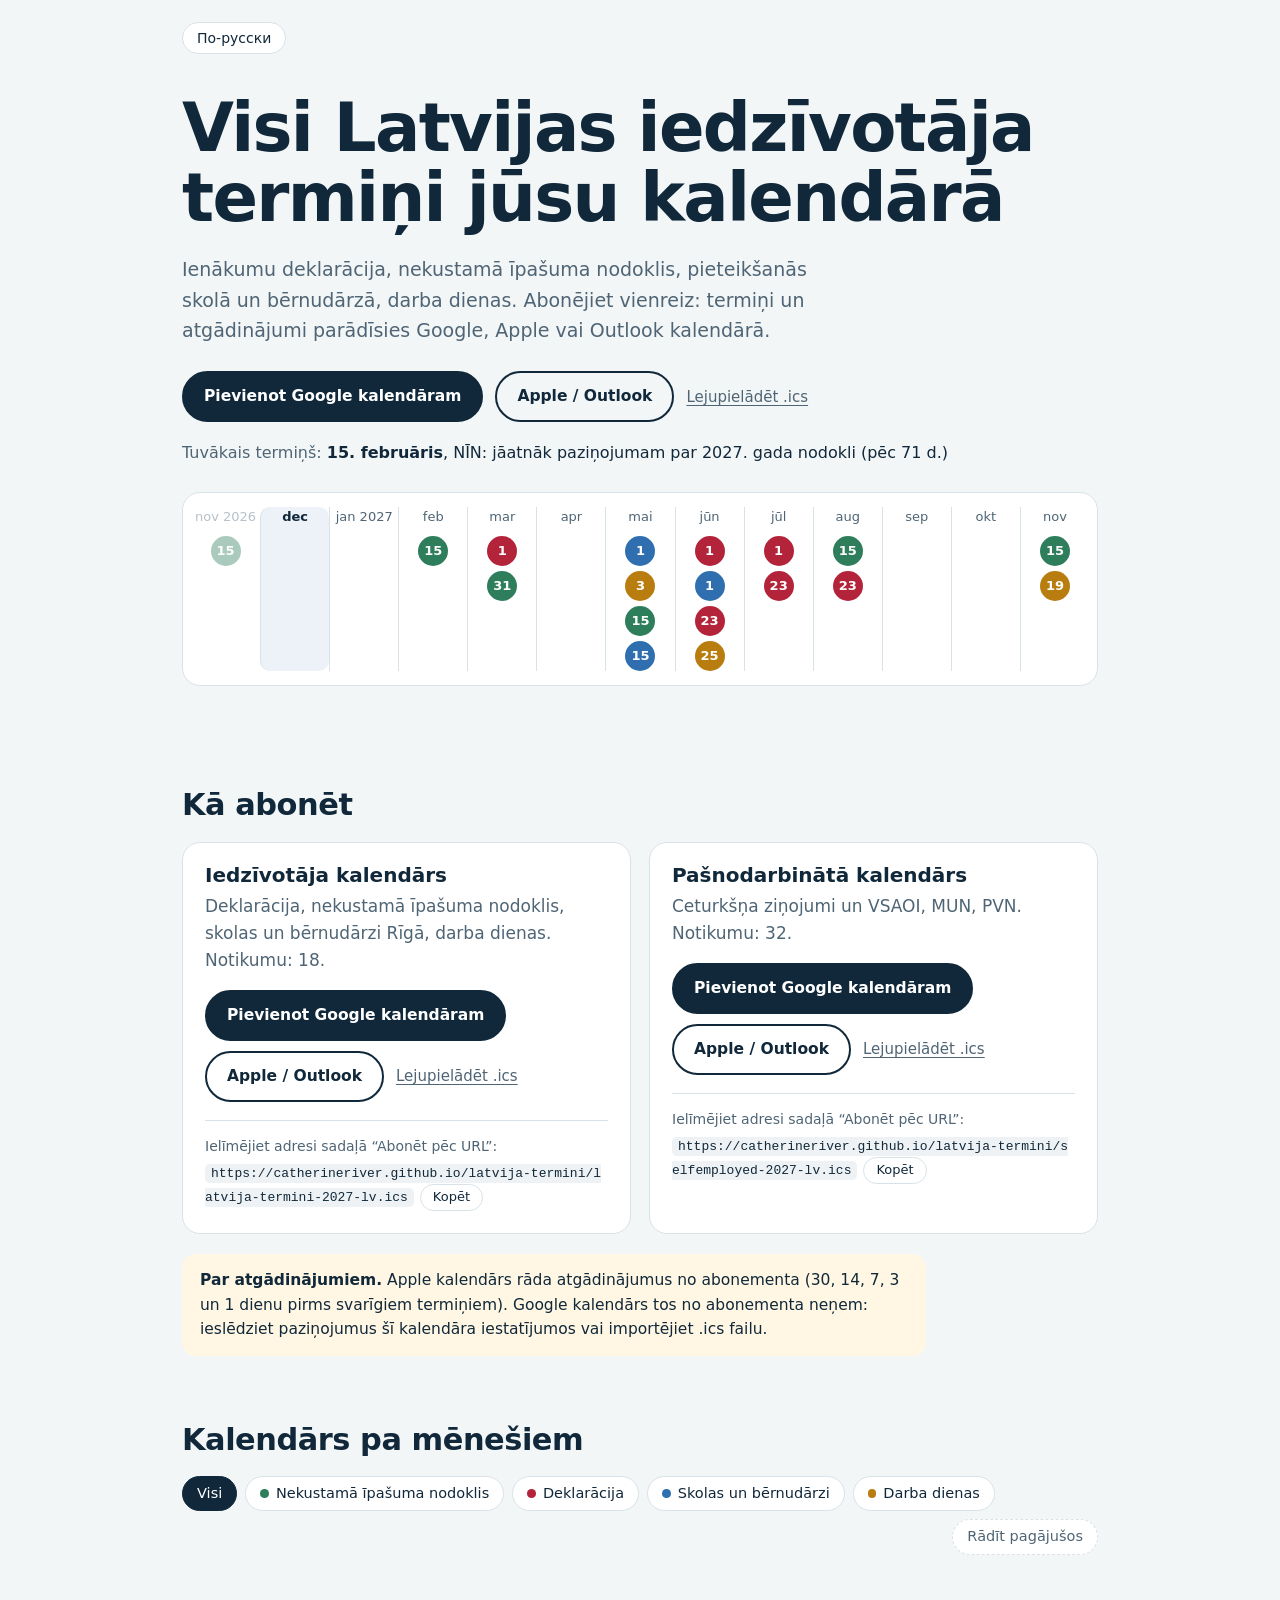
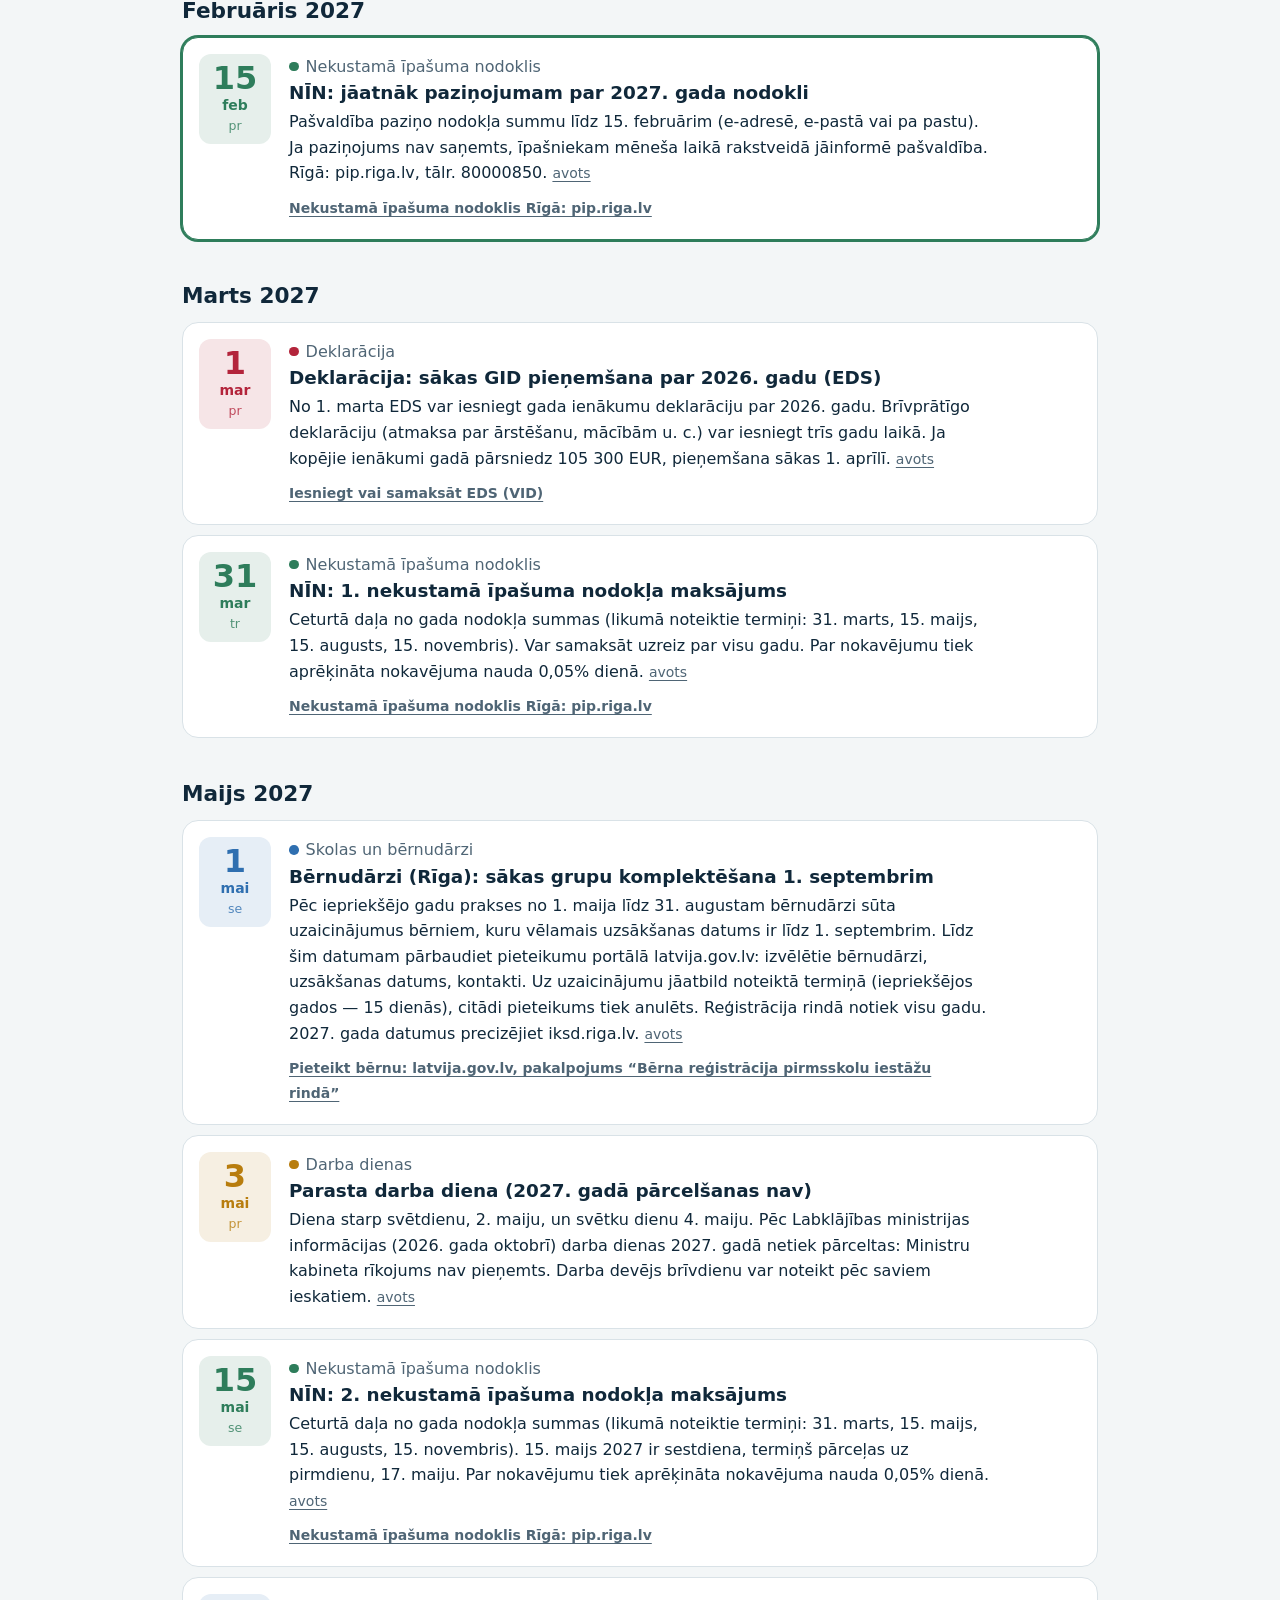
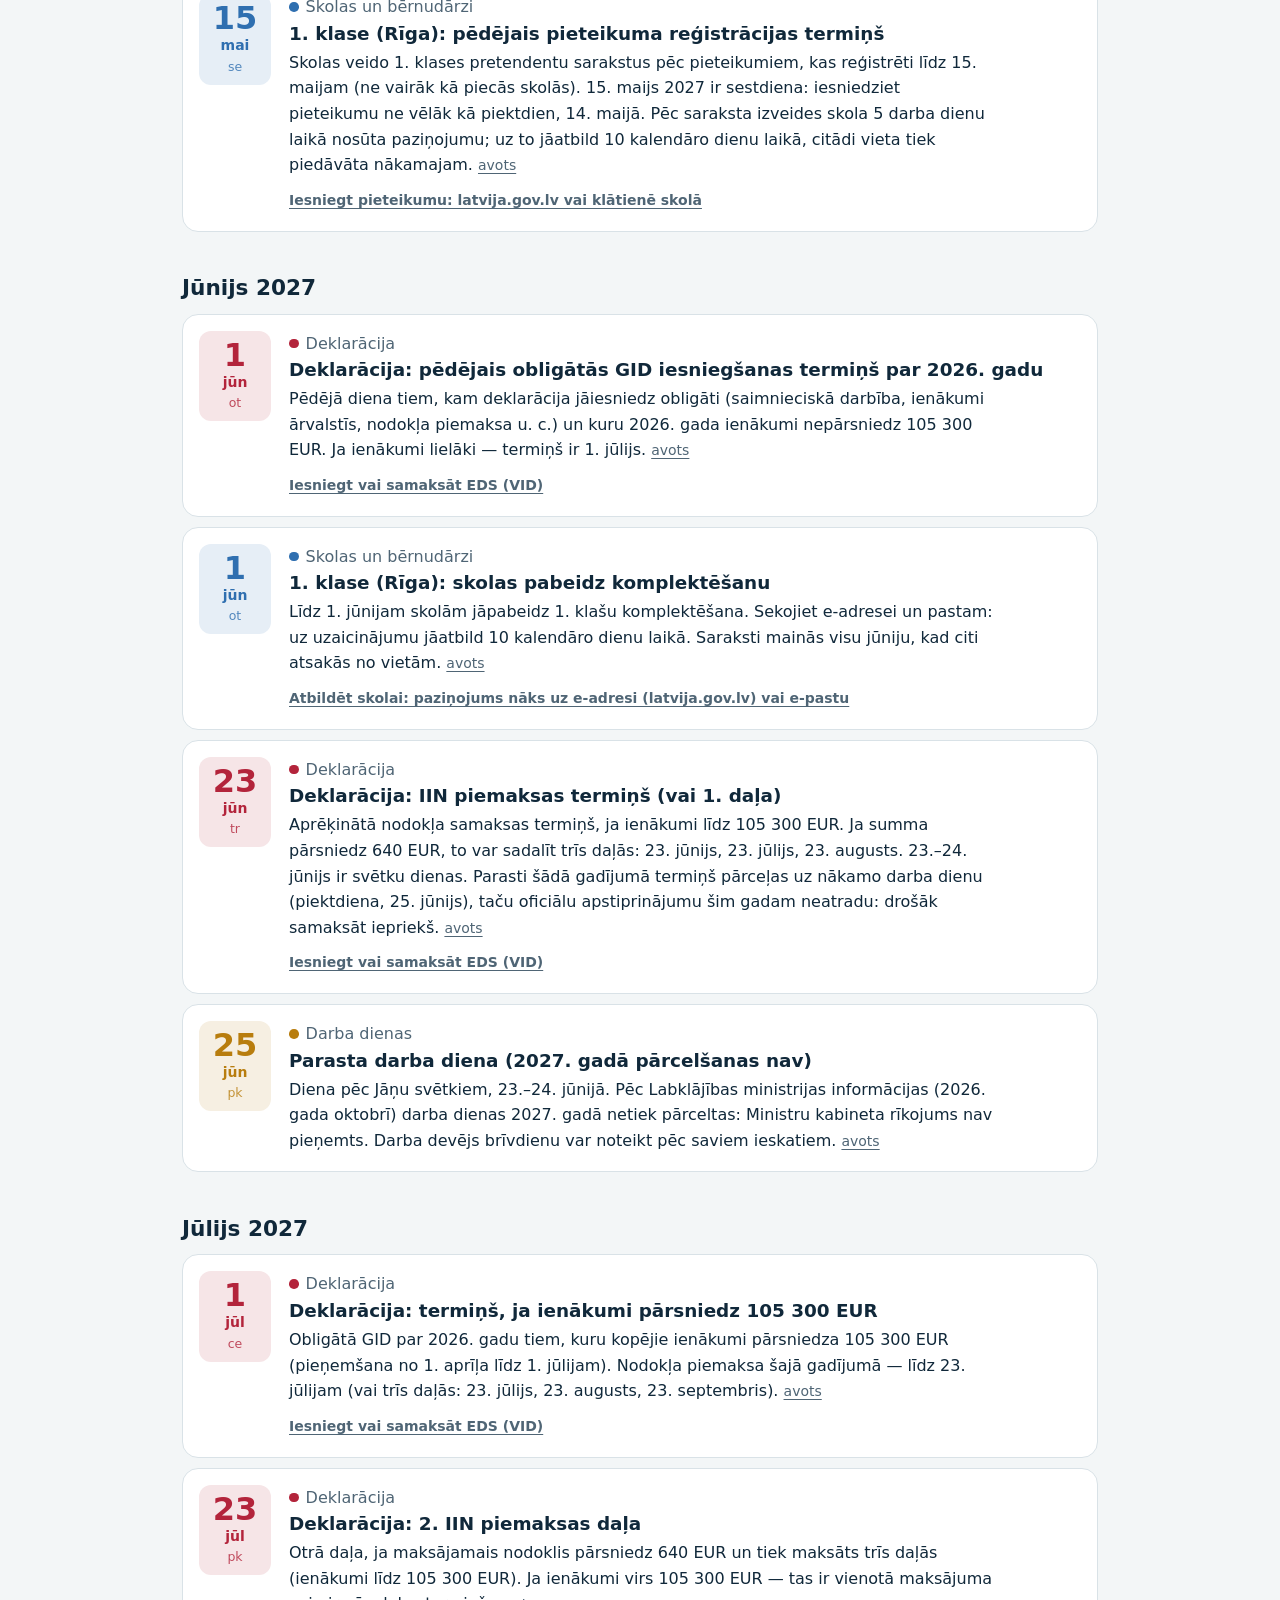
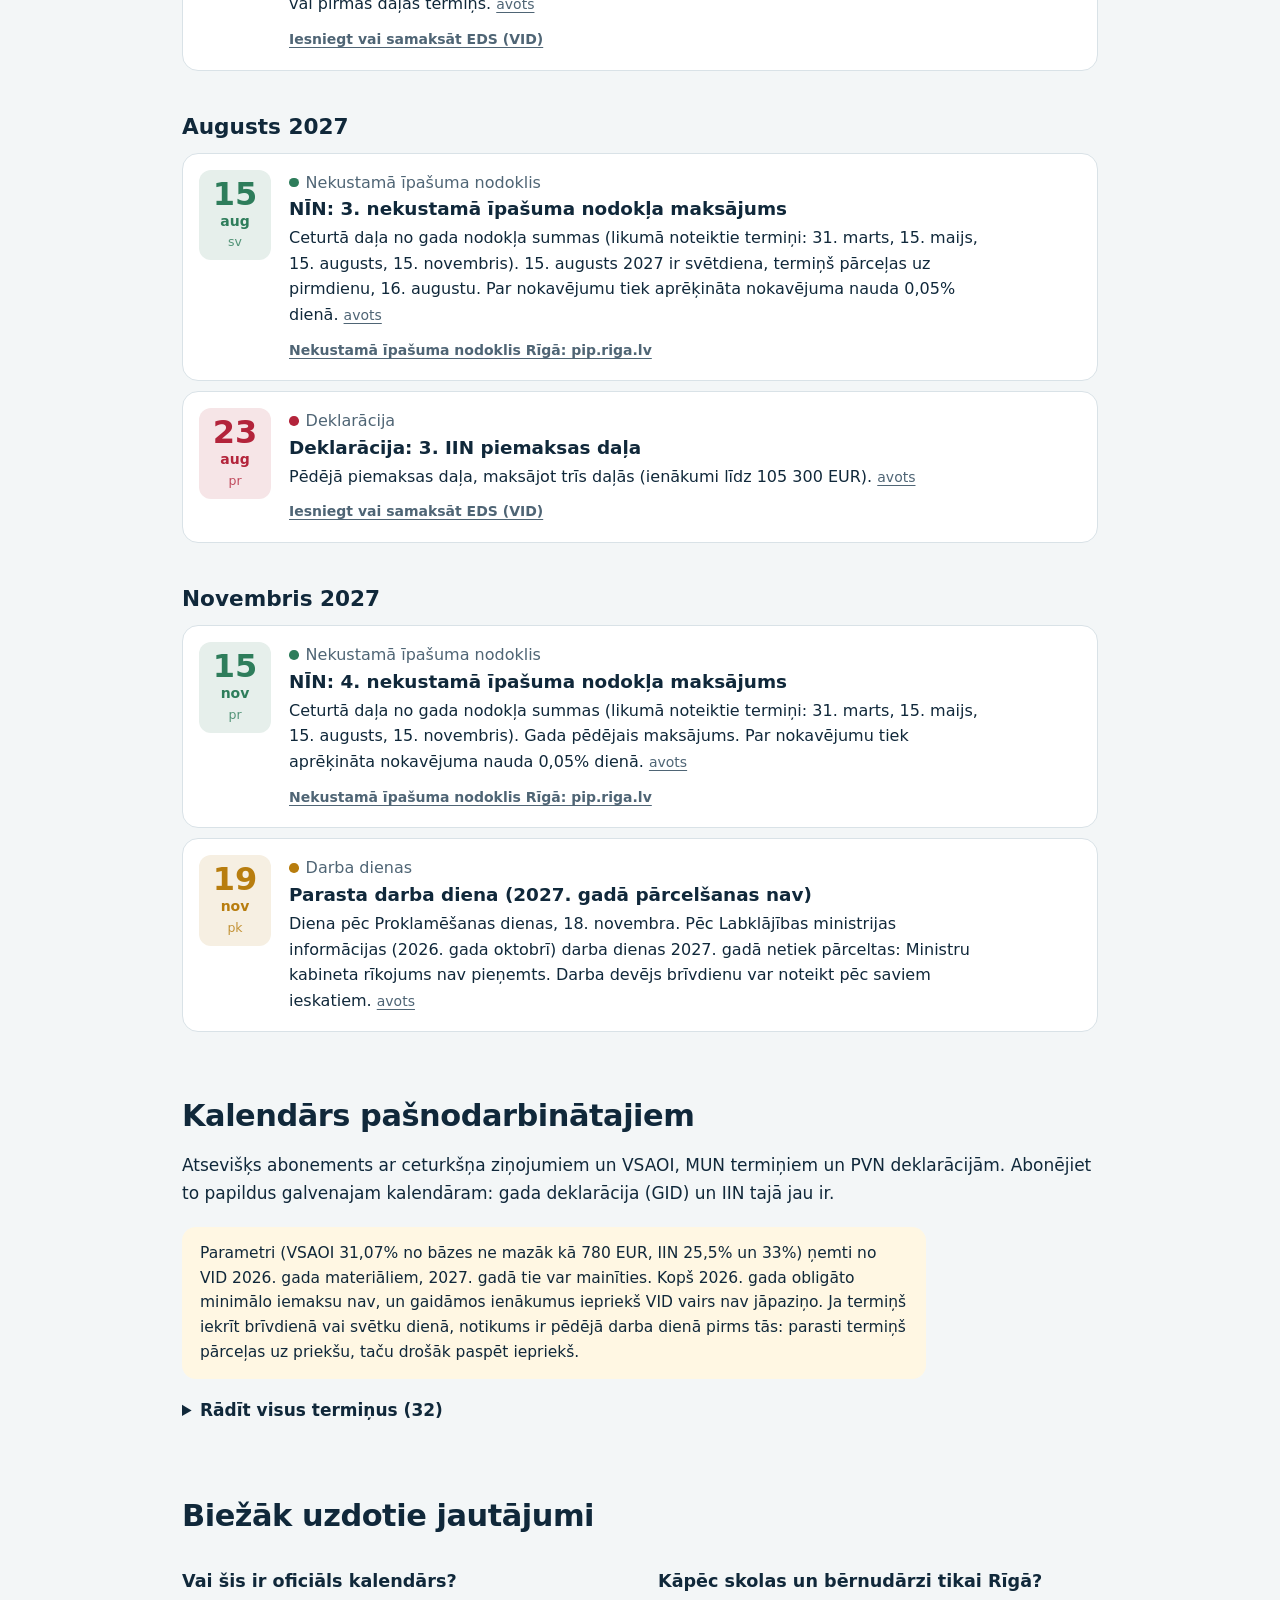
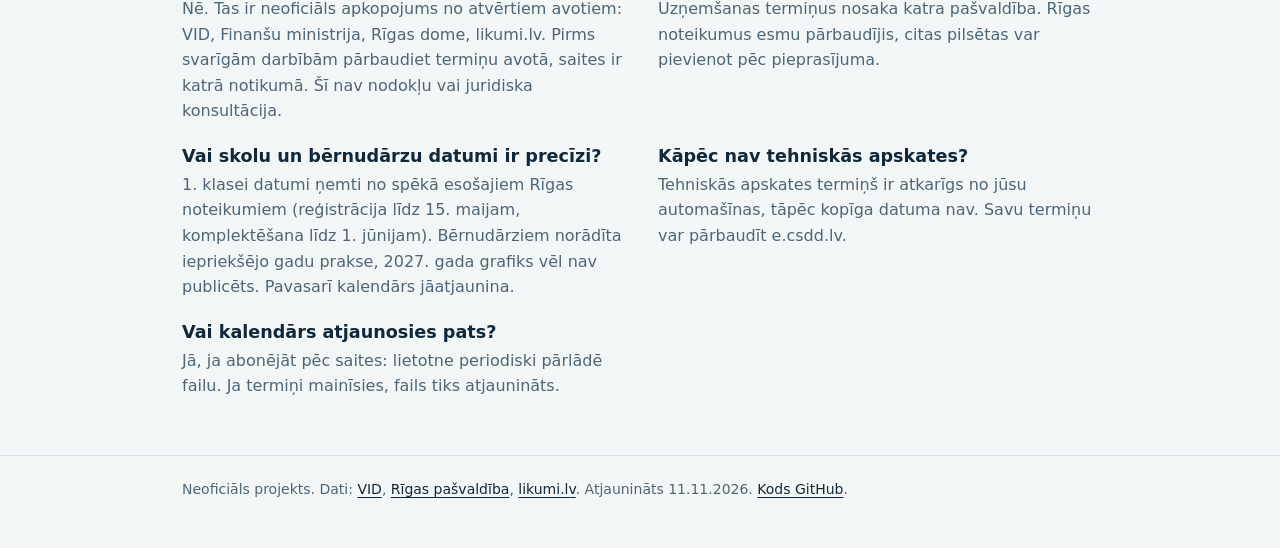
==== commit 1c3dbabc: "Redesign v2: light friendly look with year strip of deadlines, drop bureaucratic stamp/typewriter st" ====
--- a/lv/index.html
+++ b/lv/index.html
@@ -10,7 +10,7 @@
 <link rel="alternate" hreflang="lv" href="https://catherineriver.github.io/latvija-termini/lv/">
 <link rel="alternate" hreflang="x-default" href="https://catherineriver.github.io/latvija-termini/">
 <meta name="robots" content="index,follow,max-image-preview:large">
-<meta name="theme-color" content="#e8ebe4">
+<meta name="theme-color" content="#f3f6f7">
 <meta property="og:type" content="website">
 <meta property="og:locale" content="lv_LV">
 <meta property="og:locale:alternate" content="ru_RU">
@@ -24,72 +24,73 @@
 <link rel="icon" href="../favicon.svg" type="image/svg+xml">
 <link rel="alternate" type="text/calendar" title="Latvijas iedzīvotāja termiņi 2026–2027" href="../latvija-termini-2027-lv.ics">
 <script type="application/ld+json">{"@context": "https://schema.org", "@graph": [{"@type": "WebSite", "@id": "https://catherineriver.github.io/latvija-termini/#site", "url": "https://catherineriver.github.io/latvija-termini/", "name": "Latvijas iedzīvotāja kalendārs", "inLanguage": "lv"}, {"@type": "WebPage", "@id": "https://catherineriver.github.io/latvija-termini/lv/#page", "url": "https://catherineriver.github.io/latvija-termini/lv/", "name": "Latvijas iedzīvotāja kalendārs 2027: deklarācija, nekustamā īpašuma nodoklis, skolas un bērnudārzi", "description": "Bezmaksas kalendāra abonements (.ics) ar 2027. gada termiņiem: gada ienākumu deklarācija (GID), nekustamā īpašuma nodoklis (NĪN), pieteikšanās 1. klasē un bērnudārzos Rīgā, pārceltās darba dienas. Ir atsevišķs kalendārs pašnodarbinātajiem. Google, Apple un Outlook kalendāram.", "inLanguage": "lv", "isPartOf": {"@id": "https://catherineriver.github.io/latvija-termini/#site"}, "dateModified": "2026-11-11"}, {"@type": "DataDownload", "name": "Latvijas iedzīvotāja termiņi 2026–2027", "encodingFormat": "text/calendar", "contentUrl": "https://catherineriver.github.io/latvija-termini/latvija-termini-2027-lv.ics", "inLanguage": "lv"}, {"@type": "DataDownload", "name": "Latvijas pašnodarbināto termiņi 2026–2027", "encodingFormat": "text/calendar", "contentUrl": "https://catherineriver.github.io/latvija-termini/selfemployed-2027-lv.ics", "inLanguage": "lv"}]}</script>
-<style>:root{--paper:#e8ebe4;--sheet:#f7f8f4;--ink:#16202a;--soft:#4a5560;--rule:#b7beb5;--stamp:#9b2335;
---decl:#9b2335;--nin:#1f5f5b;--work:#6b5d1e;--school:#2d4a8a;--se:#5a3d8a;--mun:#a0561b;--vat:#2a6f97;
---disp:"Bahnschrift","DIN Alternate","Arial Narrow","Roboto Condensed","Helvetica Neue",Arial,sans-serif;
---typ:"Courier New","Cousine",ui-monospace,monospace}
+<style>:root{--bg:#f3f6f7;--ink:#10283a;--soft:#4f6575;--line:#d9e2e7;--card:#fff;
+--decl:#b3243b;--nin:#2e7d5b;--work:#b87d0e;--school:#2f6fb0;--se:#7a55b3;--mun:#d1571f;--vat:#1b8ea0;
+--ui:ui-rounded,"SF Pro Rounded","Nunito","Segoe UI",system-ui,-apple-system,Roboto,Arial,sans-serif}
 *{box-sizing:border-box}html{scroll-behavior:smooth}
-body{margin:0;font:17px/1.55 system-ui,-apple-system,"Segoe UI",Roboto,Arial,sans-serif;color:var(--ink);background:var(--paper)}
-a{color:var(--ink);text-decoration-thickness:1px;text-underline-offset:3px}a:hover{color:var(--stamp)}
-:focus-visible{outline:3px solid var(--stamp);outline-offset:2px}
+body{margin:0;font:17px/1.6 system-ui,-apple-system,"Segoe UI",Roboto,Arial,sans-serif;color:var(--ink);background:var(--bg)}
+a{color:var(--ink);text-underline-offset:3px}a:hover{color:var(--school)}
+:focus-visible{outline:3px solid var(--school);outline-offset:2px;border-radius:6px}
 .wrap{max-width:960px;margin:0 auto;padding:0 22px}
-.top{padding:28px 0 48px;border-bottom:3px solid var(--ink)}
-.lang{display:inline-block;font-size:14px;text-decoration:none;border:1.5px solid var(--ink);border-radius:2px;padding:3px 12px;margin-bottom:44px}
-.lang:hover{background:var(--ink);color:var(--paper)}
-.hero{display:grid;grid-template-columns:1fr auto;gap:40px;align-items:start}
-h1{font:700 clamp(2.5rem,6.4vw,4.6rem)/1 var(--disp);letter-spacing:-.015em;margin:0 0 22px;max-width:11em}
-.lead{font-size:19px;max-width:34em;margin:0 0 14px}.meta{margin:0;color:var(--soft);font-size:15px}
-.stamp{margin-top:6px;max-width:17.5rem;padding:14px 18px 12px;border:4px double var(--stamp);border-radius:6px;color:var(--stamp);
- transform:rotate(-4deg);mix-blend-mode:multiply;filter:url(#rough);opacity:.92;animation:press .45s cubic-bezier(.2,.9,.3,1.15) .15s both}
-.stamp p{margin:0}.s1{font-size:14px}.s2{font:700 2.6rem/1 var(--disp);margin:2px 0 6px}.s3{font-size:15px;line-height:1.3;font-weight:600}.s4{font:700 1.05rem var(--typ);margin-top:8px!important;border-top:1.5px solid var(--stamp);padding-top:6px}
-@keyframes press{from{transform:rotate(-10deg) scale(1.55);opacity:0}to{transform:rotate(-4deg) scale(1);opacity:.92}}
-main{padding:8px 0 20px}
-h2{font:700 2rem/1.1 var(--disp);margin:2.4em 0 .6em;letter-spacing:-.005em}
-.sheets{display:grid;grid-template-columns:1fr 1fr;gap:22px}
-.sheet{background:var(--sheet);border:1.5px solid var(--ink);border-radius:2px}
-.sheet h3{margin:0;background:var(--ink);color:var(--paper);font:700 1.25rem/1 var(--disp);padding:11px 18px}
-.sheet .in{padding:16px 18px 18px}.sheet p{margin:0 0 14px}
-.btns{display:flex;flex-wrap:wrap;gap:10px 12px;align-items:center;margin-bottom:16px}
-.btn{display:inline-block;padding:10px 16px;border:1.5px solid var(--ink);border-radius:2px;background:var(--ink);color:var(--paper);font-weight:600;font-size:15.5px;text-decoration:none}
-.btn.o{background:transparent;color:var(--ink)}.btn:hover{background:var(--stamp);border-color:var(--stamp);color:#fff}
-.dl{font-size:15px}
-.url{font-size:14px;color:var(--soft);margin:0!important;border-top:1px solid var(--rule);padding-top:12px}
+.top{padding:22px 0 36px}
+.lang{display:inline-block;font-size:14px;text-decoration:none;border:1px solid var(--line);background:#fff;border-radius:999px;padding:4px 14px;margin-bottom:40px}
+.lang:hover{border-color:var(--ink)}
+h1{font:800 clamp(2.4rem,6vw,4.2rem)/1.04 var(--ui);letter-spacing:-.025em;margin:0 0 20px;max-width:13em}
+.lead{font-size:19px;max-width:35em;margin:0 0 26px;color:var(--soft)}
+.btns{display:flex;flex-wrap:wrap;gap:10px 12px;align-items:center;margin-bottom:18px}
+.btn{display:inline-block;padding:11px 20px;border:2px solid var(--ink);border-radius:999px;background:var(--ink);color:#fff;font-weight:700;font-size:15.5px;text-decoration:none}
+.btn.o{background:transparent;color:var(--ink)}.btn:hover{background:var(--school);border-color:var(--school);color:#fff}
+.dl{font-size:15px;color:var(--soft)}
+.next{margin:0 0 26px;font-size:16px}.next .s1{color:var(--soft)}
+.strip{display:grid;grid-template-columns:repeat(auto-fit,minmax(58px,1fr));gap:0;background:var(--card);border:1px solid var(--line);border-radius:18px;padding:14px 8px;overflow:hidden}
+.mc{padding:0 4px;text-align:center;border-left:1px solid var(--line);min-height:86px}.mc:first-child{border-left:0}
+.mn{display:block;font-size:13px;color:var(--soft);margin-bottom:8px;white-space:nowrap}
+.dots{display:flex;flex-direction:column;gap:5px;align-items:center}
+.dot{display:grid;place-items:center;width:30px;height:30px;border-radius:50%;background:var(--c);color:#fff;font:700 13px/1 var(--ui);text-decoration:none}
+.dot:hover{color:#fff;transform:scale(1.12)}
+.mc.old{opacity:.4}.mc.now{background:color-mix(in srgb,var(--school) 9%,transparent);border-radius:10px}.mc.now .mn{color:var(--ink);font-weight:700}
+.decl{--c:var(--decl)}.nin{--c:var(--nin)}.work{--c:var(--work)}.school{--c:var(--school)}.se{--c:var(--se)}.mun{--c:var(--mun)}.vat{--c:var(--vat)}
+main{padding:4px 0 20px}
+h2{font:800 1.9rem/1.15 var(--ui);letter-spacing:-.015em;margin:2.2em 0 .6em}
+.sheets{display:grid;grid-template-columns:1fr 1fr;gap:18px}
+.sheet{background:var(--card);border:1px solid var(--line);border-radius:18px;padding:20px 22px 22px}
+.sheet h3{margin:0 0 6px;font:800 1.25rem/1.2 var(--ui)}.sheet p{margin:0 0 16px;color:var(--soft)}
+.url{font-size:14px;margin:0!important;border-top:1px solid var(--line);padding-top:14px}
 .url span{display:block;margin-bottom:4px}
-code{font:13px/1.4 var(--typ);background:#e3e6de;padding:2px 5px;word-break:break-all}
-.copy{margin-left:8px;font:inherit;font-size:13px;padding:2px 10px;border:1.5px solid var(--ink);background:transparent;border-radius:2px;cursor:pointer;color:var(--ink)}.copy:hover{background:var(--ink);color:var(--paper)}
-.note{margin:22px 0 0;padding:0 0 0 16px;border-left:4px solid var(--stamp);font-size:15.5px;max-width:46em}
-.chips{display:flex;gap:6px 20px;flex-wrap:wrap;margin:0 0 4px}
-.chips button{font:inherit;font-size:15px;background:none;border:0;border-bottom:2px solid transparent;padding:4px 0;cursor:pointer;color:var(--soft);display:inline-flex;align-items:center;gap:7px}
-.chips button[aria-pressed=true]{color:var(--ink);font-weight:700;border-bottom-color:var(--ink)}
-.chips i,.tag i{display:inline-block;width:.62em;height:.62em;background:var(--c,var(--ink))}
-.chips .pb{margin-left:auto;color:var(--soft);text-decoration:underline;text-underline-offset:3px;border-bottom:0}
-.decl{--c:var(--decl)}.nin{--c:var(--nin)}.work{--c:var(--work)}.school{--c:var(--school)}.se{--c:var(--se)}.mun{--c:var(--mun)}.vat{--c:var(--vat)}
-.month h3{font:700 1.7rem/1.1 var(--disp);margin:2.2em 0 0;padding-top:8px;border-top:3px solid var(--ink)}
-ol{list-style:none;margin:0;padding:0}
-.ev{display:grid;grid-template-columns:6.6rem 1fr;gap:0 18px;padding:16px 0 18px;border-top:1px solid var(--rule)}
-.month h3+ol .ev:first-child{border-top:0}
-.date b{display:block;font:700 1.7rem/1 var(--typ);letter-spacing:-.04em}.date span{font-size:14px;color:var(--soft)}
+code{font:13px/1.45 ui-monospace,Menlo,Consolas,monospace;background:#eef2f4;padding:2px 6px;border-radius:5px;word-break:break-all;color:var(--ink)}
+.copy{margin-left:6px;font:inherit;font-size:13px;padding:2px 12px;border:1px solid var(--line);background:#fff;border-radius:999px;cursor:pointer;color:var(--ink)}.copy:hover{border-color:var(--ink)}
+.note{margin:20px 0 0;padding:14px 18px;background:#fff7e3;border-radius:14px;font-size:15.5px;max-width:48em}
+.chips{display:flex;gap:8px;flex-wrap:wrap;margin:0 0 8px}
+.chips button{font:inherit;font-size:14.5px;background:#fff;border:1px solid var(--line);border-radius:999px;padding:5px 14px;cursor:pointer;color:var(--ink);display:inline-flex;align-items:center;gap:7px}
+.chips button[aria-pressed=true]{background:var(--ink);border-color:var(--ink);color:#fff}
+.chips i,.tag i{display:inline-block;width:.6em;height:.6em;border-radius:50%;background:var(--c,var(--ink))}
+.chips .pb{margin-left:auto;border-style:dashed;color:var(--soft)}
+.month h3{font:800 1.35rem/1.2 var(--ui);margin:2em 0 .6em}
+ol{list-style:none;margin:0;padding:0;display:grid;gap:10px}
+.ev{display:grid;grid-template-columns:72px 1fr;gap:18px;background:var(--card);border:1px solid var(--line);border-radius:16px;padding:16px 20px 18px 16px;scroll-margin-top:16px}
+.date{display:flex;flex-direction:column;align-items:center;justify-content:center;border-radius:12px;background:color-mix(in srgb,var(--c) 12%,#fff);color:var(--c);padding:8px 0;align-self:start}
+.date b{font:800 2rem/1 var(--ui)}.date span{font-size:14px;font-weight:700}.date em{font-style:normal;font-size:12.5px;opacity:.8}
 .tag{display:flex;align-items:center;gap:7px;margin:0 0 2px!important;font-size:14px;color:var(--soft)}
-.ev h4{margin:0 0 4px;font:700 1.25rem/1.25 var(--disp)}.ev p{margin:0;font-size:16px;max-width:42em}
-.ev .where{margin-top:8px;font-weight:600;font-size:15.5px}.ev p a{font-size:14px;color:var(--soft)}
-.ev.soon{background:var(--sheet);margin:0 -14px;padding-left:14px;padding-right:14px;box-shadow:inset 4px 0 0 var(--stamp)}
+.ev h4{margin:0 0 4px;font:700 1.15rem/1.3 var(--ui)}.ev p{margin:0;font-size:16px;max-width:44em}
+.ev .where{margin-top:10px;font-weight:700;font-size:15.5px}.ev p a{font-size:14px;color:var(--soft)}
+.ev:target,.ev.soon{border-color:var(--c);box-shadow:0 0 0 2px var(--c)}
 .ev[hidden],.month[hidden]{display:none}
-.faq{display:grid;grid-template-columns:1fr 1fr;gap:6px 40px}.faq h3{font:700 1.15rem/1.25 var(--disp);margin:1em 0 .2em}.faq p{margin:0;font-size:16px}
+.faq{display:grid;grid-template-columns:1fr 1fr;gap:4px 36px}.faq h3{font:700 1.1rem/1.3 var(--ui);margin:1em 0 .2em}.faq p{margin:0;font-size:16px;color:var(--soft)}
 details.all{margin-top:10px}summary{cursor:pointer;font-weight:700;padding:8px 0}
-details.all .month h3{font-size:1.3rem}
-footer{border-top:3px solid var(--ink);margin-top:56px;padding:22px 0 48px;color:var(--soft);font-size:14px}
-@media(max-width:760px){.hero{grid-template-columns:1fr;gap:26px}.stamp{justify-self:start;margin-left:6px}.sheets,.faq{grid-template-columns:1fr}.ev{grid-template-columns:1fr;gap:4px}.date{display:flex;gap:10px;align-items:baseline}.date b{font-size:1.4rem}.chips .pb{margin-left:0}.lang{margin-bottom:28px}}
-@media(prefers-reduced-motion:reduce){.stamp{animation:none}html{scroll-behavior:auto}}
+details.all .month h3{font-size:1.15rem}
+footer{border-top:1px solid var(--line);margin-top:56px;padding:22px 0 48px;color:var(--soft);font-size:14px}
+@media(max-width:760px){.sheets,.faq{grid-template-columns:1fr}.strip{grid-template-columns:repeat(auto-fit,minmax(64px,1fr));row-gap:10px}.mc:nth-child(n){border-left:0}.ev{grid-template-columns:1fr;gap:10px}.date{flex-direction:row;gap:8px;justify-content:flex-start;padding:6px 12px;width:max-content}.date b{font-size:1.4rem}.chips .pb{margin-left:0}.lang{margin-bottom:26px}}
+@media(prefers-reduced-motion:reduce){html{scroll-behavior:auto}.dot:hover{transform:none}}
 </style>
 </head>
 <body>
-<svg width="0" height="0" aria-hidden="true" focusable="false"><filter id="rough"><feTurbulence type="fractalNoise" baseFrequency=".8" numOctaves="2" result="n"/><feDisplacementMap in="SourceGraphic" in2="n" scale="1.8"/></filter></svg>
 <header class="top"><div class="wrap"><a class="lang" href="https://catherineriver.github.io/latvija-termini/" hreflang="ru" lang="ru">По-русски</a>
 <div class="hero">
-<div><h1>Visi Latvijas iedzīvotāja termiņi jūsu kalendārā</h1>
+<h1>Visi Latvijas iedzīvotāja termiņi jūsu kalendārā</h1>
 <p class="lead">Ienākumu deklarācija, nekustamā īpašuma nodoklis, pieteikšanās skolā un bērnudārzā, darba dienas. Abonējiet vienreiz: termiņi un atgādinājumi parādīsies Google, Apple vai Outlook kalendārā.</p>
-<p class="meta">18 notikumi, pārbaudīts pēc oficiālajiem avotiem 2026. gada 11. novembrī</p></div>
-<aside class="stamp" id="next" data-in="pēc {n} d." data-today="šodien" data-tom="rīt"><p class="s1">Tuvākais termiņš</p><p class="s2">15. novembris</p><p class="s3">NĪN: 2026. gada pēdējais nekustamā īpašuma nodokļa maksājums</p><p class="s4">pēc 4 d.</p></aside>
+<div class="btns"><a class="btn" href="https://calendar.google.com/calendar/r?cid=webcal%3A%2F%2Fcatherineriver.github.io%2Flatvija-termini%2Flatvija-termini-2027-lv.ics" rel="noopener">Pievienot Google kalendāram</a><a class="btn o" href="webcal://catherineriver.github.io/latvija-termini/latvija-termini-2027-lv.ics">Apple / Outlook</a><a class="dl" href="../latvija-termini-2027-lv.ics" download>Lejupielādēt .ics</a></div>
+<p class="next" id="next" data-in="pēc {n} d." data-today="šodien" data-tom="rīt"><span class="s1">Tuvākais termiņš:</span> <b class="s2">15. novembris</b>, <span class="s3">NĪN: 2026. gada pēdējais nekustamā īpašuma nodokļa maksājums</span> <span class="s4">(pēc 4 d.)</span></p>
+<div class="strip" aria-label="Kalendārs pa mēnešiem"><div class="mc" data-ym="2026-11"><span class="mn">nov 2026</span><div class="dots"><a class="dot nin" href="#e-2026-11-15-0" title="NĪN: 2026. gada pēdējais nekustamā īpašuma nodokļa maksājums"><b>15</b></a></div></div><div class="mc" data-ym="2026-12"><span class="mn">dec</span><div class="dots"></div></div><div class="mc" data-ym="2027-01"><span class="mn">jan 2027</span><div class="dots"></div></div><div class="mc" data-ym="2027-02"><span class="mn">feb</span><div class="dots"><a class="dot nin" href="#e-2027-02-15-1" title="NĪN: jāatnāk paziņojumam par 2027. gada nodokli"><b>15</b></a></div></div><div class="mc" data-ym="2027-03"><span class="mn">mar</span><div class="dots"><a class="dot decl" href="#e-2027-03-01-2" title="Deklarācija: sākas GID pieņemšana par 2026. gadu (EDS)"><b>1</b></a><a class="dot nin" href="#e-2027-03-31-3" title="NĪN: 1. nekustamā īpašuma nodokļa maksājums"><b>31</b></a></div></div><div class="mc" data-ym="2027-04"><span class="mn">apr</span><div class="dots"></div></div><div class="mc" data-ym="2027-05"><span class="mn">mai</span><div class="dots"><a class="dot school" href="#e-2027-05-01-4" title="Bērnudārzi (Rīga): sākas grupu komplektēšana 1. septembrim"><b>1</b></a><a class="dot work" href="#e-2027-05-03-5" title="Parasta darba diena (2027. gadā pārcelšanas nav)"><b>3</b></a><a class="dot nin" href="#e-2027-05-15-6" title="NĪN: 2. nekustamā īpašuma nodokļa maksājums"><b>15</b></a><a class="dot school" href="#e-2027-05-15-7" title="1. klase (Rīga): pēdējais pieteikuma reģistrācijas termiņš"><b>15</b></a></div></div><div class="mc" data-ym="2027-06"><span class="mn">jūn</span><div class="dots"><a class="dot decl" href="#e-2027-06-01-8" title="Deklarācija: pēdējais obligātās GID iesniegšanas termiņš par 2026. gadu"><b>1</b></a><a class="dot school" href="#e-2027-06-01-9" title="1. klase (Rīga): skolas pabeidz komplektēšanu"><b>1</b></a><a class="dot decl" href="#e-2027-06-23-10" title="Deklarācija: IIN piemaksas termiņš (vai 1. daļa)"><b>23</b></a><a class="dot work" href="#e-2027-06-25-11" title="Parasta darba diena (2027. gadā pārcelšanas nav)"><b>25</b></a></div></div><div class="mc" data-ym="2027-07"><span class="mn">jūl</span><div class="dots"><a class="dot decl" href="#e-2027-07-01-12" title="Deklarācija: termiņš, ja ienākumi pārsniedz 105 300 EUR"><b>1</b></a><a class="dot decl" href="#e-2027-07-23-13" title="Deklarācija: 2. IIN piemaksas daļa"><b>23</b></a></div></div><div class="mc" data-ym="2027-08"><span class="mn">aug</span><div class="dots"><a class="dot nin" href="#e-2027-08-15-14" title="NĪN: 3. nekustamā īpašuma nodokļa maksājums"><b>15</b></a><a class="dot decl" href="#e-2027-08-23-15" title="Deklarācija: 3. IIN piemaksas daļa"><b>23</b></a></div></div><div class="mc" data-ym="2027-09"><span class="mn">sep</span><div class="dots"></div></div><div class="mc" data-ym="2027-10"><span class="mn">okt</span><div class="dots"></div></div><div class="mc" data-ym="2027-11"><span class="mn">nov</span><div class="dots"><a class="dot nin" href="#e-2027-11-15-16" title="NĪN: 4. nekustamā īpašuma nodokļa maksājums"><b>15</b></a><a class="dot work" href="#e-2027-11-19-17" title="Parasta darba diena (2027. gadā pārcelšanas nav)"><b>19</b></a></div></div></div>
 </div></div></header>
 <main class="wrap">
 <h2>Kā abonēt</h2>
@@ -104,11 +105,11 @@
 <p class="note"><b>Par atgādinājumiem.</b> Apple kalendārs rāda atgādinājumus no abonementa (30, 14, 7, 3 un 1 dienu pirms svarīgiem termiņiem). Google kalendārs tos no abonementa neņem: ieslēdziet paziņojumus šī kalendāra iestatījumos vai importējiet .ics failu.</p>
 <h2>Kalendārs pa mēnešiem</h2>
 <div id="tools" class="chips" hidden><button type="button" data-f="all" aria-pressed="true">Visi</button><button type="button" class="nin" data-f="nin" aria-pressed="false"><i></i>Nekustamā īpašuma nodoklis</button><button type="button" class="decl" data-f="decl" aria-pressed="false"><i></i>Deklarācija</button><button type="button" class="school" data-f="school" aria-pressed="false"><i></i>Skolas un bērnudārzi</button><button type="button" class="work" data-f="work" aria-pressed="false"><i></i>Darba dienas</button><button type="button" id="pastbtn" class="pb" data-show="Rādīt pagājušos" data-hide="Slēpt pagājušos">Rādīt pagājušos</button></div>
-<div id="tl"><section class="month"><h3>Novembris 2026</h3><ol><li class="ev nin" data-date="2026-11-15" data-dl="15. novembris"><div class="date"><b>15.11</b><span>sv</span></div><div class="body"><p class="tag"><i></i>Nekustamā īpašuma nodoklis</p><h4>NĪN: 2026. gada pēdējais nekustamā īpašuma nodokļa maksājums</h4><p>Ceturtā daļa no 2026. gada nodokļa summas (likumā noteiktie termiņi: 31. marts, 15. maijs, 15. augusts, 15. novembris). 15. novembris 2026 ir svētdiena, termiņš pārceļas uz pirmdienu, 16. novembri. Par nokavējumu tiek aprēķināta nokavējuma nauda 0,05% dienā. <a href="https://pip.riga.lv" rel="noopener">avots</a></p><p class="where"><a href="https://pip.riga.lv" rel="noopener">Nekustamā īpašuma nodoklis Rīgā: pip.riga.lv</a></p></div></li></ol></section><section class="month"><h3>Februāris 2027</h3><ol><li class="ev nin" data-date="2027-02-15" data-dl="15. februāris"><div class="date"><b>15.02</b><span>pr</span></div><div class="body"><p class="tag"><i></i>Nekustamā īpašuma nodoklis</p><h4>NĪN: jāatnāk paziņojumam par 2027. gada nodokli</h4><p>Pašvaldība paziņo nodokļa summu līdz 15. februārim (e-adresē, e-pastā vai pa pastu). Ja paziņojums nav saņemts, īpašniekam mēneša laikā rakstveidā jāinformē pašvaldība. Rīgā: pip.riga.lv, tālr. 80000850. <a href="https://pip.riga.lv" rel="noopener">avots</a></p><p class="where"><a href="https://pip.riga.lv" rel="noopener">Nekustamā īpašuma nodoklis Rīgā: pip.riga.lv</a></p></div></li></ol></section><section class="month"><h3>Marts 2027</h3><ol><li class="ev decl" data-date="2027-03-01" data-dl="1. marts"><div class="date"><b>01.03</b><span>pr</span></div><div class="body"><p class="tag"><i></i>Deklarācija</p><h4>Deklarācija: sākas GID pieņemšana par 2026. gadu (EDS)</h4><p>No 1. marta EDS var iesniegt gada ienākumu deklarāciju par 2026. gadu. Brīvprātīgo deklarāciju (atmaksa par ārstēšanu, mācībām u. c.) var iesniegt trīs gadu laikā. Ja kopējie ienākumi gadā pārsniedz 105 300 EUR, pieņemšana sākas 1. aprīlī. <a href="https://www.vid.gov.lv/lv/gada-ienakumu-deklaracija" rel="noopener">avots</a></p><p class="where"><a href="https://eds.vid.gov.lv/login/" rel="noopener">Iesniegt vai samaksāt EDS (VID)</a></p></div></li><li class="ev nin" data-date="2027-03-31" data-dl="31. marts"><div class="date"><b>31.03</b><span>tr</span></div><div class="body"><p class="tag"><i></i>Nekustamā īpašuma nodoklis</p><h4>NĪN: 1. nekustamā īpašuma nodokļa maksājums</h4><p>Ceturtā daļa no gada nodokļa summas (likumā noteiktie termiņi: 31. marts, 15. maijs, 15. augusts, 15. novembris). Var samaksāt uzreiz par visu gadu. Par nokavējumu tiek aprēķināta nokavējuma nauda 0,05% dienā. <a href="https://pip.riga.lv" rel="noopener">avots</a></p><p class="where"><a href="https://pip.riga.lv" rel="noopener">Nekustamā īpašuma nodoklis Rīgā: pip.riga.lv</a></p></div></li></ol></section><section class="month"><h3>Maijs 2027</h3><ol><li class="ev school" data-date="2027-05-01" data-dl="1. maijs"><div class="date"><b>01.05</b><span>se</span></div><div class="body"><p class="tag"><i></i>Skolas un bērnudārzi</p><h4>Bērnudārzi (Rīga): sākas grupu komplektēšana 1. septembrim</h4><p>Pēc iepriekšējo gadu prakses no 1. maija līdz 31. augustam bērnudārzi sūta uzaicinājumus bērniem, kuru vēlamais uzsākšanas datums ir līdz 1. septembrim. Līdz šim datumam pārbaudiet pieteikumu portālā latvija.gov.lv: izvēlētie bērnudārzi, uzsākšanas datums, kontakti. Uz uzaicinājumu jāatbild noteiktā termiņā (iepriekšējos gados — 15 dienās), citādi pieteikums tiek anulēts. Reģistrācija rindā notiek visu gadu. 2027. gada datumus precizējiet iksd.riga.lv. <a href="https://iksd.riga.lv" rel="noopener">avots</a></p><p class="where"><a href="https://latvija.gov.lv" rel="noopener">Pieteikt bērnu: latvija.gov.lv, pakalpojums “Bērna reģistrācija pirmsskolu iestāžu rindā”</a></p></div></li><li class="ev work" data-date="2027-05-03" data-dl="3. maijs"><div class="date"><b>03.05</b><span>pr</span></div><div class="body"><p class="tag"><i></i>Darba dienas</p><h4>Parasta darba diena (2027. gadā pārcelšanas nav)</h4><p>Diena starp svētdienu, 2. maiju, un svētku dienu 4. maiju. Pēc Labklājības ministrijas informācijas (2026. gada oktobrī) darba dienas 2027. gadā netiek pārceltas: Ministru kabineta rīkojums nav pieņemts. Darba devējs brīvdienu var noteikt pēc saviem ieskatiem. <a href="https://ifinanses.lv/zinas/actual-2027-gada-darba-dienas-netiek-parceltas/31835" rel="noopener">avots</a></p></div></li><li class="ev nin" data-date="2027-05-15" data-dl="15. maijs"><div class="date"><b>15.05</b><span>se</span></div><div class="body"><p class="tag"><i></i>Nekustamā īpašuma nodoklis</p><h4>NĪN: 2. nekustamā īpašuma nodokļa maksājums</h4><p>Ceturtā daļa no gada nodokļa summas (likumā noteiktie termiņi: 31. marts, 15. maijs, 15. augusts, 15. novembris). 15. maijs 2027 ir sestdiena, termiņš pārceļas uz pirmdienu, 17. maiju. Par nokavējumu tiek aprēķināta nokavējuma nauda 0,05% dienā. <a href="https://pip.riga.lv" rel="noopener">avots</a></p><p class="where"><a href="https://pip.riga.lv" rel="noopener">Nekustamā īpašuma nodoklis Rīgā: pip.riga.lv</a></p></div></li><li class="ev school" data-date="2027-05-15" data-dl="15. maijs"><div class="date"><b>15.05</b><span>se</span></div><div class="body"><p class="tag"><i></i>Skolas un bērnudārzi</p><h4>1. klase (Rīga): pēdējais pieteikuma reģistrācijas termiņš</h4><p>Skolas veido 1. klases pretendentu sarakstus pēc pieteikumiem, kas reģistrēti līdz 15. maijam (ne vairāk kā piecās skolās). 15. maijs 2027 ir sestdiena: iesniedziet pieteikumu ne vēlāk kā piektdien, 14. maijā. Pēc saraksta izveides skola 5 darba dienu laikā nosūta paziņojumu; uz to jāatbild 10 kalendāro dienu laikā, citādi vieta tiek piedāvāta nākamajam. <a href="https://likumi.lv/ta/id/341736" rel="noopener">avots</a></p><p class="where"><a href="https://latvija.gov.lv" rel="noopener">Iesniegt pieteikumu: latvija.gov.lv vai klātienē skolā</a></p></div></li></ol></section><section class="month"><h3>Jūnijs 2027</h3><ol><li class="ev decl" data-date="2027-06-01" data-dl="1. jūnijs"><div class="date"><b>01.06</b><span>ot</span></div><div class="body"><p class="tag"><i></i>Deklarācija</p><h4>Deklarācija: pēdējais obligātās GID iesniegšanas termiņš par 2026. gadu</h4><p>Pēdējā diena tiem, kam deklarācija jāiesniedz obligāti (saimnieciskā darbība, ienākumi ārvalstīs, nodokļa piemaksa u. c.) un kuru 2026. gada ienākumi nepārsniedz 105 300 EUR. Ja ienākumi lielāki — termiņš ir 1. jūlijs. <a href="https://www.vid.gov.lv/lv/gada-ienakumu-deklaracija" rel="noopener">avots</a></p><p class="where"><a href="https://eds.vid.gov.lv/login/" rel="noopener">Iesniegt vai samaksāt EDS (VID)</a></p></div></li><li class="ev school" data-date="2027-06-01" data-dl="1. jūnijs"><div class="date"><b>01.06</b><span>ot</span></div><div class="body"><p class="tag"><i></i>Skolas un bērnudārzi</p><h4>1. klase (Rīga): skolas pabeidz komplektēšanu</h4><p>Līdz 1. jūnijam skolām jāpabeidz 1. klašu komplektēšana. Sekojiet e-adresei un pastam: uz uzaicinājumu jāatbild 10 kalendāro dienu laikā. Saraksti mainās visu jūniju, kad citi atsakās no vietām. <a href="https://likumi.lv/ta/id/341736" rel="noopener">avots</a></p><p class="where"><a href="https://latvija.gov.lv" rel="noopener">Atbildēt skolai: paziņojums nāks uz e-adresi (latvija.gov.lv) vai e-pastu</a></p></div></li><li class="ev decl" data-date="2027-06-23" data-dl="23. jūnijs"><div class="date"><b>23.06</b><span>tr</span></div><div class="body"><p class="tag"><i></i>Deklarācija</p><h4>Deklarācija: IIN piemaksas termiņš (vai 1. daļa)</h4><p>Aprēķinātā nodokļa samaksas termiņš, ja ienākumi līdz 105 300 EUR. Ja summa pārsniedz 640 EUR, to var sadalīt trīs daļās: 23. jūnijs, 23. jūlijs, 23. augusts. 23.–24. jūnijs ir svētku dienas. Parasti šādā gadījumā termiņš pārceļas uz nākamo darba dienu (piektdiena, 25. jūnijs), taču oficiālu apstiprinājumu šim gadam neatradu: drošāk samaksāt iepriekš. <a href="https://www.vid.gov.lv/lv/gada-ienakumu-deklaracija" rel="noopener">avots</a></p><p class="where"><a href="https://eds.vid.gov.lv/login/" rel="noopener">Iesniegt vai samaksāt EDS (VID)</a></p></div></li><li class="ev work" data-date="2027-06-25" data-dl="25. jūnijs"><div class="date"><b>25.06</b><span>pk</span></div><div class="body"><p class="tag"><i></i>Darba dienas</p><h4>Parasta darba diena (2027. gadā pārcelšanas nav)</h4><p>Diena pēc Jāņu svētkiem, 23.–24. jūnijā. Pēc Labklājības ministrijas informācijas (2026. gada oktobrī) darba dienas 2027. gadā netiek pārceltas: Ministru kabineta rīkojums nav pieņemts. Darba devējs brīvdienu var noteikt pēc saviem ieskatiem. <a href="https://ifinanses.lv/zinas/actual-2027-gada-darba-dienas-netiek-parceltas/31835" rel="noopener">avots</a></p></div></li></ol></section><section class="month"><h3>Jūlijs 2027</h3><ol><li class="ev decl" data-date="2027-07-01" data-dl="1. jūlijs"><div class="date"><b>01.07</b><span>ce</span></div><div class="body"><p class="tag"><i></i>Deklarācija</p><h4>Deklarācija: termiņš, ja ienākumi pārsniedz 105 300 EUR</h4><p>Obligātā GID par 2026. gadu tiem, kuru kopējie ienākumi pārsniedza 105 300 EUR (pieņemšana no 1. aprīļa līdz 1. jūlijam). Nodokļa piemaksa šajā gadījumā — līdz 23. jūlijam (vai trīs daļās: 23. jūlijs, 23. augusts, 23. septembris). <a href="https://www.vid.gov.lv/lv/gada-ienakumu-deklaracija" rel="noopener">avots</a></p><p class="where"><a href="https://eds.vid.gov.lv/login/" rel="noopener">Iesniegt vai samaksāt EDS (VID)</a></p></div></li><li class="ev decl" data-date="2027-07-23" data-dl="23. jūlijs"><div class="date"><b>23.07</b><span>pk</span></div><div class="body"><p class="tag"><i></i>Deklarācija</p><h4>Deklarācija: 2. IIN piemaksas daļa</h4><p>Otrā daļa, ja maksājamais nodoklis pārsniedz 640 EUR un tiek maksāts trīs daļās (ienākumi līdz 105 300 EUR). Ja ienākumi virs 105 300 EUR — tas ir vienotā maksājuma vai pirmās daļas termiņš. <a href="https://www.vid.gov.lv/lv/gada-ienakumu-deklaracija" rel="noopener">avots</a></p><p class="where"><a href="https://eds.vid.gov.lv/login/" rel="noopener">Iesniegt vai samaksāt EDS (VID)</a></p></div></li></ol></section><section class="month"><h3>Augusts 2027</h3><ol><li class="ev nin" data-date="2027-08-15" data-dl="15. augusts"><div class="date"><b>15.08</b><span>sv</span></div><div class="body"><p class="tag"><i></i>Nekustamā īpašuma nodoklis</p><h4>NĪN: 3. nekustamā īpašuma nodokļa maksājums</h4><p>Ceturtā daļa no gada nodokļa summas (likumā noteiktie termiņi: 31. marts, 15. maijs, 15. augusts, 15. novembris). 15. augusts 2027 ir svētdiena, termiņš pārceļas uz pirmdienu, 16. augustu. Par nokavējumu tiek aprēķināta nokavējuma nauda 0,05% dienā. <a href="https://pip.riga.lv" rel="noopener">avots</a></p><p class="where"><a href="https://pip.riga.lv" rel="noopener">Nekustamā īpašuma nodoklis Rīgā: pip.riga.lv</a></p></div></li><li class="ev decl" data-date="2027-08-23" data-dl="23. augusts"><div class="date"><b>23.08</b><span>pr</span></div><div class="body"><p class="tag"><i></i>Deklarācija</p><h4>Deklarācija: 3. IIN piemaksas daļa</h4><p>Pēdējā piemaksas daļa, maksājot trīs daļās (ienākumi līdz 105 300 EUR). <a href="https://www.vid.gov.lv/lv/gada-ienakumu-deklaracija" rel="noopener">avots</a></p><p class="where"><a href="https://eds.vid.gov.lv/login/" rel="noopener">Iesniegt vai samaksāt EDS (VID)</a></p></div></li></ol></section><section class="month"><h3>Novembris 2027</h3><ol><li class="ev nin" data-date="2027-11-15" data-dl="15. novembris"><div class="date"><b>15.11</b><span>pr</span></div><div class="body"><p class="tag"><i></i>Nekustamā īpašuma nodoklis</p><h4>NĪN: 4. nekustamā īpašuma nodokļa maksājums</h4><p>Ceturtā daļa no gada nodokļa summas (likumā noteiktie termiņi: 31. marts, 15. maijs, 15. augusts, 15. novembris). Gada pēdējais maksājums. Par nokavējumu tiek aprēķināta nokavējuma nauda 0,05% dienā. <a href="https://pip.riga.lv" rel="noopener">avots</a></p><p class="where"><a href="https://pip.riga.lv" rel="noopener">Nekustamā īpašuma nodoklis Rīgā: pip.riga.lv</a></p></div></li><li class="ev work" data-date="2027-11-19" data-dl="19. novembris"><div class="date"><b>19.11</b><span>pk</span></div><div class="body"><p class="tag"><i></i>Darba dienas</p><h4>Parasta darba diena (2027. gadā pārcelšanas nav)</h4><p>Diena pēc Proklamēšanas dienas, 18. novembra. Pēc Labklājības ministrijas informācijas (2026. gada oktobrī) darba dienas 2027. gadā netiek pārceltas: Ministru kabineta rīkojums nav pieņemts. Darba devējs brīvdienu var noteikt pēc saviem ieskatiem. <a href="https://ifinanses.lv/zinas/actual-2027-gada-darba-dienas-netiek-parceltas/31835" rel="noopener">avots</a></p></div></li></ol></section></div>
+<div id="tl"><section class="month"><h3>Novembris 2026</h3><ol><li class="ev nin" id="e-2026-11-15-0" data-date="2026-11-15" data-dl="15. novembris"><div class="date"><b>15</b><span>nov</span><em>sv</em></div><div class="body"><p class="tag"><i></i>Nekustamā īpašuma nodoklis</p><h4>NĪN: 2026. gada pēdējais nekustamā īpašuma nodokļa maksājums</h4><p>Ceturtā daļa no 2026. gada nodokļa summas (likumā noteiktie termiņi: 31. marts, 15. maijs, 15. augusts, 15. novembris). 15. novembris 2026 ir svētdiena, termiņš pārceļas uz pirmdienu, 16. novembri. Par nokavējumu tiek aprēķināta nokavējuma nauda 0,05% dienā. <a href="https://pip.riga.lv" rel="noopener">avots</a></p><p class="where"><a href="https://pip.riga.lv" rel="noopener">Nekustamā īpašuma nodoklis Rīgā: pip.riga.lv</a></p></div></li></ol></section><section class="month"><h3>Februāris 2027</h3><ol><li class="ev nin" id="e-2027-02-15-1" data-date="2027-02-15" data-dl="15. februāris"><div class="date"><b>15</b><span>feb</span><em>pr</em></div><div class="body"><p class="tag"><i></i>Nekustamā īpašuma nodoklis</p><h4>NĪN: jāatnāk paziņojumam par 2027. gada nodokli</h4><p>Pašvaldība paziņo nodokļa summu līdz 15. februārim (e-adresē, e-pastā vai pa pastu). Ja paziņojums nav saņemts, īpašniekam mēneša laikā rakstveidā jāinformē pašvaldība. Rīgā: pip.riga.lv, tālr. 80000850. <a href="https://pip.riga.lv" rel="noopener">avots</a></p><p class="where"><a href="https://pip.riga.lv" rel="noopener">Nekustamā īpašuma nodoklis Rīgā: pip.riga.lv</a></p></div></li></ol></section><section class="month"><h3>Marts 2027</h3><ol><li class="ev decl" id="e-2027-03-01-2" data-date="2027-03-01" data-dl="1. marts"><div class="date"><b>1</b><span>mar</span><em>pr</em></div><div class="body"><p class="tag"><i></i>Deklarācija</p><h4>Deklarācija: sākas GID pieņemšana par 2026. gadu (EDS)</h4><p>No 1. marta EDS var iesniegt gada ienākumu deklarāciju par 2026. gadu. Brīvprātīgo deklarāciju (atmaksa par ārstēšanu, mācībām u. c.) var iesniegt trīs gadu laikā. Ja kopējie ienākumi gadā pārsniedz 105 300 EUR, pieņemšana sākas 1. aprīlī. <a href="https://www.vid.gov.lv/lv/gada-ienakumu-deklaracija" rel="noopener">avots</a></p><p class="where"><a href="https://eds.vid.gov.lv/login/" rel="noopener">Iesniegt vai samaksāt EDS (VID)</a></p></div></li><li class="ev nin" id="e-2027-03-31-3" data-date="2027-03-31" data-dl="31. marts"><div class="date"><b>31</b><span>mar</span><em>tr</em></div><div class="body"><p class="tag"><i></i>Nekustamā īpašuma nodoklis</p><h4>NĪN: 1. nekustamā īpašuma nodokļa maksājums</h4><p>Ceturtā daļa no gada nodokļa summas (likumā noteiktie termiņi: 31. marts, 15. maijs, 15. augusts, 15. novembris). Var samaksāt uzreiz par visu gadu. Par nokavējumu tiek aprēķināta nokavējuma nauda 0,05% dienā. <a href="https://pip.riga.lv" rel="noopener">avots</a></p><p class="where"><a href="https://pip.riga.lv" rel="noopener">Nekustamā īpašuma nodoklis Rīgā: pip.riga.lv</a></p></div></li></ol></section><section class="month"><h3>Maijs 2027</h3><ol><li class="ev school" id="e-2027-05-01-4" data-date="2027-05-01" data-dl="1. maijs"><div class="date"><b>1</b><span>mai</span><em>se</em></div><div class="body"><p class="tag"><i></i>Skolas un bērnudārzi</p><h4>Bērnudārzi (Rīga): sākas grupu komplektēšana 1. septembrim</h4><p>Pēc iepriekšējo gadu prakses no 1. maija līdz 31. augustam bērnudārzi sūta uzaicinājumus bērniem, kuru vēlamais uzsākšanas datums ir līdz 1. septembrim. Līdz šim datumam pārbaudiet pieteikumu portālā latvija.gov.lv: izvēlētie bērnudārzi, uzsākšanas datums, kontakti. Uz uzaicinājumu jāatbild noteiktā termiņā (iepriekšējos gados — 15 dienās), citādi pieteikums tiek anulēts. Reģistrācija rindā notiek visu gadu. 2027. gada datumus precizējiet iksd.riga.lv. <a href="https://iksd.riga.lv" rel="noopener">avots</a></p><p class="where"><a href="https://latvija.gov.lv" rel="noopener">Pieteikt bērnu: latvija.gov.lv, pakalpojums “Bērna reģistrācija pirmsskolu iestāžu rindā”</a></p></div></li><li class="ev work" id="e-2027-05-03-5" data-date="2027-05-03" data-dl="3. maijs"><div class="date"><b>3</b><span>mai</span><em>pr</em></div><div class="body"><p class="tag"><i></i>Darba dienas</p><h4>Parasta darba diena (2027. gadā pārcelšanas nav)</h4><p>Diena starp svētdienu, 2. maiju, un svētku dienu 4. maiju. Pēc Labklājības ministrijas informācijas (2026. gada oktobrī) darba dienas 2027. gadā netiek pārceltas: Ministru kabineta rīkojums nav pieņemts. Darba devējs brīvdienu var noteikt pēc saviem ieskatiem. <a href="https://ifinanses.lv/zinas/actual-2027-gada-darba-dienas-netiek-parceltas/31835" rel="noopener">avots</a></p></div></li><li class="ev nin" id="e-2027-05-15-6" data-date="2027-05-15" data-dl="15. maijs"><div class="date"><b>15</b><span>mai</span><em>se</em></div><div class="body"><p class="tag"><i></i>Nekustamā īpašuma nodoklis</p><h4>NĪN: 2. nekustamā īpašuma nodokļa maksājums</h4><p>Ceturtā daļa no gada nodokļa summas (likumā noteiktie termiņi: 31. marts, 15. maijs, 15. augusts, 15. novembris). 15. maijs 2027 ir sestdiena, termiņš pārceļas uz pirmdienu, 17. maiju. Par nokavējumu tiek aprēķināta nokavējuma nauda 0,05% dienā. <a href="https://pip.riga.lv" rel="noopener">avots</a></p><p class="where"><a href="https://pip.riga.lv" rel="noopener">Nekustamā īpašuma nodoklis Rīgā: pip.riga.lv</a></p></div></li><li class="ev school" id="e-2027-05-15-7" data-date="2027-05-15" data-dl="15. maijs"><div class="date"><b>15</b><span>mai</span><em>se</em></div><div class="body"><p class="tag"><i></i>Skolas un bērnudārzi</p><h4>1. klase (Rīga): pēdējais pieteikuma reģistrācijas termiņš</h4><p>Skolas veido 1. klases pretendentu sarakstus pēc pieteikumiem, kas reģistrēti līdz 15. maijam (ne vairāk kā piecās skolās). 15. maijs 2027 ir sestdiena: iesniedziet pieteikumu ne vēlāk kā piektdien, 14. maijā. Pēc saraksta izveides skola 5 darba dienu laikā nosūta paziņojumu; uz to jāatbild 10 kalendāro dienu laikā, citādi vieta tiek piedāvāta nākamajam. <a href="https://likumi.lv/ta/id/341736" rel="noopener">avots</a></p><p class="where"><a href="https://latvija.gov.lv" rel="noopener">Iesniegt pieteikumu: latvija.gov.lv vai klātienē skolā</a></p></div></li></ol></section><section class="month"><h3>Jūnijs 2027</h3><ol><li class="ev decl" id="e-2027-06-01-8" data-date="2027-06-01" data-dl="1. jūnijs"><div class="date"><b>1</b><span>jūn</span><em>ot</em></div><div class="body"><p class="tag"><i></i>Deklarācija</p><h4>Deklarācija: pēdējais obligātās GID iesniegšanas termiņš par 2026. gadu</h4><p>Pēdējā diena tiem, kam deklarācija jāiesniedz obligāti (saimnieciskā darbība, ienākumi ārvalstīs, nodokļa piemaksa u. c.) un kuru 2026. gada ienākumi nepārsniedz 105 300 EUR. Ja ienākumi lielāki — termiņš ir 1. jūlijs. <a href="https://www.vid.gov.lv/lv/gada-ienakumu-deklaracija" rel="noopener">avots</a></p><p class="where"><a href="https://eds.vid.gov.lv/login/" rel="noopener">Iesniegt vai samaksāt EDS (VID)</a></p></div></li><li class="ev school" id="e-2027-06-01-9" data-date="2027-06-01" data-dl="1. jūnijs"><div class="date"><b>1</b><span>jūn</span><em>ot</em></div><div class="body"><p class="tag"><i></i>Skolas un bērnudārzi</p><h4>1. klase (Rīga): skolas pabeidz komplektēšanu</h4><p>Līdz 1. jūnijam skolām jāpabeidz 1. klašu komplektēšana. Sekojiet e-adresei un pastam: uz uzaicinājumu jāatbild 10 kalendāro dienu laikā. Saraksti mainās visu jūniju, kad citi atsakās no vietām. <a href="https://likumi.lv/ta/id/341736" rel="noopener">avots</a></p><p class="where"><a href="https://latvija.gov.lv" rel="noopener">Atbildēt skolai: paziņojums nāks uz e-adresi (latvija.gov.lv) vai e-pastu</a></p></div></li><li class="ev decl" id="e-2027-06-23-10" data-date="2027-06-23" data-dl="23. jūnijs"><div class="date"><b>23</b><span>jūn</span><em>tr</em></div><div class="body"><p class="tag"><i></i>Deklarācija</p><h4>Deklarācija: IIN piemaksas termiņš (vai 1. daļa)</h4><p>Aprēķinātā nodokļa samaksas termiņš, ja ienākumi līdz 105 300 EUR. Ja summa pārsniedz 640 EUR, to var sadalīt trīs daļās: 23. jūnijs, 23. jūlijs, 23. augusts. 23.–24. jūnijs ir svētku dienas. Parasti šādā gadījumā termiņš pārceļas uz nākamo darba dienu (piektdiena, 25. jūnijs), taču oficiālu apstiprinājumu šim gadam neatradu: drošāk samaksāt iepriekš. <a href="https://www.vid.gov.lv/lv/gada-ienakumu-deklaracija" rel="noopener">avots</a></p><p class="where"><a href="https://eds.vid.gov.lv/login/" rel="noopener">Iesniegt vai samaksāt EDS (VID)</a></p></div></li><li class="ev work" id="e-2027-06-25-11" data-date="2027-06-25" data-dl="25. jūnijs"><div class="date"><b>25</b><span>jūn</span><em>pk</em></div><div class="body"><p class="tag"><i></i>Darba dienas</p><h4>Parasta darba diena (2027. gadā pārcelšanas nav)</h4><p>Diena pēc Jāņu svētkiem, 23.–24. jūnijā. Pēc Labklājības ministrijas informācijas (2026. gada oktobrī) darba dienas 2027. gadā netiek pārceltas: Ministru kabineta rīkojums nav pieņemts. Darba devējs brīvdienu var noteikt pēc saviem ieskatiem. <a href="https://ifinanses.lv/zinas/actual-2027-gada-darba-dienas-netiek-parceltas/31835" rel="noopener">avots</a></p></div></li></ol></section><section class="month"><h3>Jūlijs 2027</h3><ol><li class="ev decl" id="e-2027-07-01-12" data-date="2027-07-01" data-dl="1. jūlijs"><div class="date"><b>1</b><span>jūl</span><em>ce</em></div><div class="body"><p class="tag"><i></i>Deklarācija</p><h4>Deklarācija: termiņš, ja ienākumi pārsniedz 105 300 EUR</h4><p>Obligātā GID par 2026. gadu tiem, kuru kopējie ienākumi pārsniedza 105 300 EUR (pieņemšana no 1. aprīļa līdz 1. jūlijam). Nodokļa piemaksa šajā gadījumā — līdz 23. jūlijam (vai trīs daļās: 23. jūlijs, 23. augusts, 23. septembris). <a href="https://www.vid.gov.lv/lv/gada-ienakumu-deklaracija" rel="noopener">avots</a></p><p class="where"><a href="https://eds.vid.gov.lv/login/" rel="noopener">Iesniegt vai samaksāt EDS (VID)</a></p></div></li><li class="ev decl" id="e-2027-07-23-13" data-date="2027-07-23" data-dl="23. jūlijs"><div class="date"><b>23</b><span>jūl</span><em>pk</em></div><div class="body"><p class="tag"><i></i>Deklarācija</p><h4>Deklarācija: 2. IIN piemaksas daļa</h4><p>Otrā daļa, ja maksājamais nodoklis pārsniedz 640 EUR un tiek maksāts trīs daļās (ienākumi līdz 105 300 EUR). Ja ienākumi virs 105 300 EUR — tas ir vienotā maksājuma vai pirmās daļas termiņš. <a href="https://www.vid.gov.lv/lv/gada-ienakumu-deklaracija" rel="noopener">avots</a></p><p class="where"><a href="https://eds.vid.gov.lv/login/" rel="noopener">Iesniegt vai samaksāt EDS (VID)</a></p></div></li></ol></section><section class="month"><h3>Augusts 2027</h3><ol><li class="ev nin" id="e-2027-08-15-14" data-date="2027-08-15" data-dl="15. augusts"><div class="date"><b>15</b><span>aug</span><em>sv</em></div><div class="body"><p class="tag"><i></i>Nekustamā īpašuma nodoklis</p><h4>NĪN: 3. nekustamā īpašuma nodokļa maksājums</h4><p>Ceturtā daļa no gada nodokļa summas (likumā noteiktie termiņi: 31. marts, 15. maijs, 15. augusts, 15. novembris). 15. augusts 2027 ir svētdiena, termiņš pārceļas uz pirmdienu, 16. augustu. Par nokavējumu tiek aprēķināta nokavējuma nauda 0,05% dienā. <a href="https://pip.riga.lv" rel="noopener">avots</a></p><p class="where"><a href="https://pip.riga.lv" rel="noopener">Nekustamā īpašuma nodoklis Rīgā: pip.riga.lv</a></p></div></li><li class="ev decl" id="e-2027-08-23-15" data-date="2027-08-23" data-dl="23. augusts"><div class="date"><b>23</b><span>aug</span><em>pr</em></div><div class="body"><p class="tag"><i></i>Deklarācija</p><h4>Deklarācija: 3. IIN piemaksas daļa</h4><p>Pēdējā piemaksas daļa, maksājot trīs daļās (ienākumi līdz 105 300 EUR). <a href="https://www.vid.gov.lv/lv/gada-ienakumu-deklaracija" rel="noopener">avots</a></p><p class="where"><a href="https://eds.vid.gov.lv/login/" rel="noopener">Iesniegt vai samaksāt EDS (VID)</a></p></div></li></ol></section><section class="month"><h3>Novembris 2027</h3><ol><li class="ev nin" id="e-2027-11-15-16" data-date="2027-11-15" data-dl="15. novembris"><div class="date"><b>15</b><span>nov</span><em>pr</em></div><div class="body"><p class="tag"><i></i>Nekustamā īpašuma nodoklis</p><h4>NĪN: 4. nekustamā īpašuma nodokļa maksājums</h4><p>Ceturtā daļa no gada nodokļa summas (likumā noteiktie termiņi: 31. marts, 15. maijs, 15. augusts, 15. novembris). Gada pēdējais maksājums. Par nokavējumu tiek aprēķināta nokavējuma nauda 0,05% dienā. <a href="https://pip.riga.lv" rel="noopener">avots</a></p><p class="where"><a href="https://pip.riga.lv" rel="noopener">Nekustamā īpašuma nodoklis Rīgā: pip.riga.lv</a></p></div></li><li class="ev work" id="e-2027-11-19-17" data-date="2027-11-19" data-dl="19. novembris"><div class="date"><b>19</b><span>nov</span><em>pk</em></div><div class="body"><p class="tag"><i></i>Darba dienas</p><h4>Parasta darba diena (2027. gadā pārcelšanas nav)</h4><p>Diena pēc Proklamēšanas dienas, 18. novembra. Pēc Labklājības ministrijas informācijas (2026. gada oktobrī) darba dienas 2027. gadā netiek pārceltas: Ministru kabineta rīkojums nav pieņemts. Darba devējs brīvdienu var noteikt pēc saviem ieskatiem. <a href="https://ifinanses.lv/zinas/actual-2027-gada-darba-dienas-netiek-parceltas/31835" rel="noopener">avots</a></p></div></li></ol></section></div>
 <h2 id="selfemployed">Kalendārs pašnodarbinātajiem</h2>
 <p>Atsevišķs abonements ar ceturkšņa ziņojumiem un VSAOI, MUN termiņiem un PVN deklarācijām. Abonējiet to papildus galvenajam kalendāram: gada deklarācija (GID) un IIN tajā jau ir.</p>
 <p class="note">Parametri (VSAOI 31,07% no bāzes ne mazāk kā 780 EUR, IIN 25,5% un 33%) ņemti no VID 2026. gada materiāliem, 2027. gadā tie var mainīties. Kopš 2026. gada obligāto minimālo iemaksu nav, un gaidāmos ienākumus iepriekš VID vairs nav jāpaziņo. Ja termiņš iekrīt brīvdienā vai svētku dienā, notikums ir pēdējā darba dienā pirms tās: parasti termiņš pārceļas uz priekšu, taču drošāk paspēt iepriekš.</p>
-<details class="all"><summary>Rādīt visus termiņus (32)</summary><section class="month"><h3>Novembris 2026</h3><ol><li class="ev vat" data-date="2026-11-20" data-dl="20. novembris"><div class="date"><b>20.11</b><span>pk</span></div><div class="body"><p class="tag"><i></i>PVN</p><h4>PVN: deklarācija par 2026. gada oktobri (samaksa līdz 23. datumam)</h4><p>PVN deklarācija EDS jāiesniedz 20 dienu laikā pēc taksācijas perioda beigām (līdz 20. novembrim). Nodoklis jāsamaksā līdz nākamā mēneša 23. datumam. Attiecas uz reģistrētiem PVN maksātājiem. Ja jums ceturkšņa periods, iesniedziet tikai janvārī, aprīlī, jūlijā un oktobrī. <a href="https://www.vid.gov.lv/lv/media/2299/download" rel="noopener">avots</a></p><p class="where"><a href="https://eds.vid.gov.lv/login/" rel="noopener">Iesniegt vai samaksāt EDS (VID)</a></p></div></li></ol></section><section class="month"><h3>Decembris 2026</h3><ol><li class="ev mun" data-date="2026-12-15" data-dl="15. decembris"><div class="date"><b>15.12</b><span>ot</span></div><div class="body"><p class="tag"><i></i>Pašnodarbinātie · MUN</p><h4>MUN: pēdējais termiņš pieteikumam pāriet uz mikrouzņēmuma nodokli no 2027. gada</h4><p>Lai no cita režīma pārietu uz mikrouzņēmumu nodokli (MUN), pieteikums VID jāiesniedz līdz iepriekšējā gada 15. decembrim. Pēc trešo pušu avotu datiem MUN pieejams, ja gada apgrozījums nepārsniedz 50 000 EUR. Nosacījumus pārbaudiet VID. <a href="https://www.vid.gov.lv/lv/media/30731/download" rel="noopener">avots</a></p><p class="where"><a href="https://eds.vid.gov.lv/login/" rel="noopener">Iesniegt vai samaksāt EDS (VID)</a></p></div></li><li class="ev vat" data-date="2026-12-18" data-dl="18. decembris"><div class="date"><b>18.12</b><span>pk</span></div><div class="body"><p class="tag"><i></i>PVN</p><h4>PVN: deklarācija par 2026. gada novembri (samaksa līdz 23. datumam)</h4><p>PVN deklarācija EDS jāiesniedz 20 dienu laikā pēc taksācijas perioda beigām (līdz 20. decembrim). 20. decembris ir svētdiena. Parasti termiņš pārceļas uz nākamo darba dienu, taču drošāk paspēt līdz piektdienai, 18. decembrim. Nodoklis jāsamaksā līdz nākamā mēneša 23. datumam. Attiecas uz reģistrētiem PVN maksātājiem. Ja jums ceturkšņa periods, iesniedziet tikai janvārī, aprīlī, jūlijā un oktobrī. <a href="https://www.vid.gov.lv/lv/media/2299/download" rel="noopener">avots</a></p><p class="where"><a href="https://eds.vid.gov.lv/login/" rel="noopener">Iesniegt vai samaksāt EDS (VID)</a></p></div></li></ol></section><section class="month"><h3>Janvāris 2027</h3><ol><li class="ev se" data-date="2027-01-15" data-dl="15. janvāris"><div class="date"><b>15.01</b><span>pk</span></div><div class="body"><p class="tag"><i></i>Pašnodarbinātie · vispārējā kārtība</p><h4>Pašnodarbinātā ziņojums par 2026. gada 4. ceturksni</h4><p>Pašnodarbinātā ceturkšņa ziņojums EDS jāiesniedz līdz 17. janvārim. 17. janvāris ir svētdiena. Parasti termiņš pārceļas uz nākamo darba dienu, taču drošāk paspēt līdz piektdienai, 15. janvārim. VSAOI jāsamaksā līdz 23. datumam. Vispārējā kārtība. <a href="https://www.vid.gov.lv/lv/media/29738/download" rel="noopener">avots</a></p><p class="where"><a href="https://eds.vid.gov.lv/login/" rel="noopener">Iesniegt vai samaksāt EDS (VID)</a></p></div></li><li class="ev mun" data-date="2027-01-15" data-dl="15. janvāris"><div class="date"><b>15.01</b><span>pk</span></div><div class="body"><p class="tag"><i></i>Pašnodarbinātie · MUN</p><h4>MUN: deklarācija par 2026. gada 4. ceturksni</h4><p>Mikrouzņēmuma nodokļa maksātāja ceturkšņa deklarācija EDS jāiesniedz līdz 15. janvārim. Nodoklis (25%: 20% IIN un 80% VSAOI) jāsamaksā līdz 23. datumam. <a href="https://www.vid.gov.lv/lv/media/30731/download" rel="noopener">avots</a></p><p class="where"><a href="https://eds.vid.gov.lv/login/" rel="noopener">Iesniegt vai samaksāt EDS (VID)</a></p></div></li><li class="ev vat" data-date="2027-01-20" data-dl="20. janvāris"><div class="date"><b>20.01</b><span>tr</span></div><div class="body"><p class="tag"><i></i>PVN</p><h4>PVN: deklarācija par 2026. gada decembri (samaksa līdz 23. datumam)</h4><p>PVN deklarācija EDS jāiesniedz 20 dienu laikā pēc taksācijas perioda beigām (līdz 20. janvārim). Nodoklis jāsamaksā līdz nākamā mēneša 23. datumam. Attiecas uz reģistrētiem PVN maksātājiem. Ja jums ceturkšņa periods, iesniedziet tikai janvārī, aprīlī, jūlijā un oktobrī. <a href="https://www.vid.gov.lv/lv/media/2299/download" rel="noopener">avots</a></p><p class="where"><a href="https://eds.vid.gov.lv/login/" rel="noopener">Iesniegt vai samaksāt EDS (VID)</a></p></div></li><li class="ev mun" data-date="2027-01-22" data-dl="22. janvāris"><div class="date"><b>22.01</b><span>pk</span></div><div class="body"><p class="tag"><i></i>Pašnodarbinātie · MUN</p><h4>MUN: nodokļa maksājums par 2026. gada 4. ceturksni</h4><p>Mikrouzņēmuma nodoklis jāsamaksā vienotajā nodokļu kontā līdz 23. janvārim. 23. janvāris ir sestdiena. Parasti termiņš pārceļas uz nākamo darba dienu, taču drošāk paspēt līdz piektdienai, 22. janvārim. <a href="https://www.vid.gov.lv/lv/media/30731/download" rel="noopener">avots</a></p><p class="where"><a href="https://eds.vid.gov.lv/login/" rel="noopener">Iesniegt vai samaksāt EDS (VID)</a></p></div></li><li class="ev se" data-date="2027-01-25" data-dl="25. janvāris"><div class="date"><b>25.01</b><span>pr</span></div><div class="body"><p class="tag"><i></i>Pašnodarbinātie · vispārējā kārtība</p><h4>Pašnodarbinātie: VSAOI maksājums par 2026. gada 4. ceturksni</h4><p>Pašnodarbinātā VSAOI jāsamaksā vienotajā nodokļu kontā līdz 23. janvārim. 23. janvāris ir sestdiena; VID kā termiņu norāda 25. janvāri. Likme 31,07% no mēneša bāzes, ne mazāk kā 780 EUR, ja ienākumi no 780 EUR mēnesī (2026. gada parametri, 2027. gadam precizējiet). Obligāto minimālo iemaksu kopš 2026. gada nav. <a href="https://www.vid.gov.lv/lv/media/29738/download" rel="noopener">avots</a></p><p class="where"><a href="https://eds.vid.gov.lv/login/" rel="noopener">Iesniegt vai samaksāt EDS (VID)</a></p></div></li></ol></section><section class="month"><h3>Februāris 2027</h3><ol><li class="ev vat" data-date="2027-02-19" data-dl="19. februāris"><div class="date"><b>19.02</b><span>pk</span></div><div class="body"><p class="tag"><i></i>PVN</p><h4>PVN: deklarācija par 2027. gada janvāri (samaksa līdz 23. datumam)</h4><p>PVN deklarācija EDS jāiesniedz 20 dienu laikā pēc taksācijas perioda beigām (līdz 20. februārim). 20. februāris ir sestdiena. Parasti termiņš pārceļas uz nākamo darba dienu, taču drošāk paspēt līdz piektdienai, 19. februārim. Nodoklis jāsamaksā līdz nākamā mēneša 23. datumam. Attiecas uz reģistrētiem PVN maksātājiem. Ja jums ceturkšņa periods, iesniedziet tikai janvārī, aprīlī, jūlijā un oktobrī. <a href="https://www.vid.gov.lv/lv/media/2299/download" rel="noopener">avots</a></p><p class="where"><a href="https://eds.vid.gov.lv/login/" rel="noopener">Iesniegt vai samaksāt EDS (VID)</a></p></div></li></ol></section><section class="month"><h3>Marts 2027</h3><ol><li class="ev vat" data-date="2027-03-19" data-dl="19. marts"><div class="date"><b>19.03</b><span>pk</span></div><div class="body"><p class="tag"><i></i>PVN</p><h4>PVN: deklarācija par 2027. gada februāri (samaksa līdz 23. datumam)</h4><p>PVN deklarācija EDS jāiesniedz 20 dienu laikā pēc taksācijas perioda beigām (līdz 20. martam). 20. marts ir sestdiena. Parasti termiņš pārceļas uz nākamo darba dienu, taču drošāk paspēt līdz piektdienai, 19. martam. Nodoklis jāsamaksā līdz nākamā mēneša 23. datumam. Attiecas uz reģistrētiem PVN maksātājiem. Ja jums ceturkšņa periods, iesniedziet tikai janvārī, aprīlī, jūlijā un oktobrī. <a href="https://www.vid.gov.lv/lv/media/2299/download" rel="noopener">avots</a></p><p class="where"><a href="https://eds.vid.gov.lv/login/" rel="noopener">Iesniegt vai samaksāt EDS (VID)</a></p></div></li></ol></section><section class="month"><h3>Aprīlis 2027</h3><ol><li class="ev mun" data-date="2027-04-15" data-dl="15. aprīlis"><div class="date"><b>15.04</b><span>ce</span></div><div class="body"><p class="tag"><i></i>Pašnodarbinātie · MUN</p><h4>MUN: deklarācija par 2027. gada 1. ceturksni</h4><p>Mikrouzņēmuma nodokļa maksātāja ceturkšņa deklarācija EDS jāiesniedz līdz 15. aprīlim. Nodoklis (25%: 20% IIN un 80% VSAOI) jāsamaksā līdz 23. datumam. <a href="https://www.vid.gov.lv/lv/media/30731/download" rel="noopener">avots</a></p><p class="where"><a href="https://eds.vid.gov.lv/login/" rel="noopener">Iesniegt vai samaksāt EDS (VID)</a></p></div></li><li class="ev se" data-date="2027-04-16" data-dl="16. aprīlis"><div class="date"><b>16.04</b><span>pk</span></div><div class="body"><p class="tag"><i></i>Pašnodarbinātie · vispārējā kārtība</p><h4>Pašnodarbinātā ziņojums par 2027. gada 1. ceturksni</h4><p>Pašnodarbinātā ceturkšņa ziņojums EDS jāiesniedz līdz 17. aprīlim. 17. aprīlis ir sestdiena. Parasti termiņš pārceļas uz nākamo darba dienu, taču drošāk paspēt līdz piektdienai, 16. aprīlim. VSAOI jāsamaksā līdz 23. datumam. Vispārējā kārtība. <a href="https://www.vid.gov.lv/lv/media/29738/download" rel="noopener">avots</a></p><p class="where"><a href="https://eds.vid.gov.lv/login/" rel="noopener">Iesniegt vai samaksāt EDS (VID)</a></p></div></li><li class="ev vat" data-date="2027-04-20" data-dl="20. aprīlis"><div class="date"><b>20.04</b><span>ot</span></div><div class="body"><p class="tag"><i></i>PVN</p><h4>PVN: deklarācija par 2027. gada martu (samaksa līdz 23. datumam)</h4><p>PVN deklarācija EDS jāiesniedz 20 dienu laikā pēc taksācijas perioda beigām (līdz 20. aprīlim). Nodoklis jāsamaksā līdz nākamā mēneša 23. datumam. Attiecas uz reģistrētiem PVN maksātājiem. Ja jums ceturkšņa periods, iesniedziet tikai janvārī, aprīlī, jūlijā un oktobrī. <a href="https://www.vid.gov.lv/lv/media/2299/download" rel="noopener">avots</a></p><p class="where"><a href="https://eds.vid.gov.lv/login/" rel="noopener">Iesniegt vai samaksāt EDS (VID)</a></p></div></li><li class="ev se" data-date="2027-04-23" data-dl="23. aprīlis"><div class="date"><b>23.04</b><span>pk</span></div><div class="body"><p class="tag"><i></i>Pašnodarbinātie · vispārējā kārtība</p><h4>Pašnodarbinātie: VSAOI maksājums par 2027. gada 1. ceturksni</h4><p>Pašnodarbinātā VSAOI jāsamaksā vienotajā nodokļu kontā līdz 23. aprīlim. Likme 31,07% no mēneša bāzes, ne mazāk kā 780 EUR, ja ienākumi no 780 EUR mēnesī (2026. gada parametri, 2027. gadam precizējiet). Obligāto minimālo iemaksu kopš 2026. gada nav. <a href="https://www.vid.gov.lv/lv/media/29738/download" rel="noopener">avots</a></p><p class="where"><a href="https://eds.vid.gov.lv/login/" rel="noopener">Iesniegt vai samaksāt EDS (VID)</a></p></div></li><li class="ev mun" data-date="2027-04-23" data-dl="23. aprīlis"><div class="date"><b>23.04</b><span>pk</span></div><div class="body"><p class="tag"><i></i>Pašnodarbinātie · MUN</p><h4>MUN: nodokļa maksājums par 2027. gada 1. ceturksni</h4><p>Mikrouzņēmuma nodoklis jāsamaksā vienotajā nodokļu kontā līdz 23. aprīlim. <a href="https://www.vid.gov.lv/lv/media/30731/download" rel="noopener">avots</a></p><p class="where"><a href="https://eds.vid.gov.lv/login/" rel="noopener">Iesniegt vai samaksāt EDS (VID)</a></p></div></li></ol></section><section class="month"><h3>Maijs 2027</h3><ol><li class="ev vat" data-date="2027-05-20" data-dl="20. maijs"><div class="date"><b>20.05</b><span>ce</span></div><div class="body"><p class="tag"><i></i>PVN</p><h4>PVN: deklarācija par 2027. gada aprīli (samaksa līdz 23. datumam)</h4><p>PVN deklarācija EDS jāiesniedz 20 dienu laikā pēc taksācijas perioda beigām (līdz 20. maijam). Nodoklis jāsamaksā līdz nākamā mēneša 23. datumam. Attiecas uz reģistrētiem PVN maksātājiem. Ja jums ceturkšņa periods, iesniedziet tikai janvārī, aprīlī, jūlijā un oktobrī. <a href="https://www.vid.gov.lv/lv/media/2299/download" rel="noopener">avots</a></p><p class="where"><a href="https://eds.vid.gov.lv/login/" rel="noopener">Iesniegt vai samaksāt EDS (VID)</a></p></div></li></ol></section><section class="month"><h3>Jūnijs 2027</h3><ol><li class="ev vat" data-date="2027-06-18" data-dl="18. jūnijs"><div class="date"><b>18.06</b><span>pk</span></div><div class="body"><p class="tag"><i></i>PVN</p><h4>PVN: deklarācija par 2027. gada maiju (samaksa līdz 23. datumam)</h4><p>PVN deklarācija EDS jāiesniedz 20 dienu laikā pēc taksācijas perioda beigām (līdz 20. jūnijam). 20. jūnijs ir svētdiena. Parasti termiņš pārceļas uz nākamo darba dienu, taču drošāk paspēt līdz piektdienai, 18. jūnijam. Nodoklis jāsamaksā līdz nākamā mēneša 23. datumam. Attiecas uz reģistrētiem PVN maksātājiem. Ja jums ceturkšņa periods, iesniedziet tikai janvārī, aprīlī, jūlijā un oktobrī. <a href="https://www.vid.gov.lv/lv/media/2299/download" rel="noopener">avots</a></p><p class="where"><a href="https://eds.vid.gov.lv/login/" rel="noopener">Iesniegt vai samaksāt EDS (VID)</a></p></div></li></ol></section><section class="month"><h3>Jūlijs 2027</h3><ol><li class="ev mun" data-date="2027-07-15" data-dl="15. jūlijs"><div class="date"><b>15.07</b><span>ce</span></div><div class="body"><p class="tag"><i></i>Pašnodarbinātie · MUN</p><h4>MUN: deklarācija par 2027. gada 2. ceturksni</h4><p>Mikrouzņēmuma nodokļa maksātāja ceturkšņa deklarācija EDS jāiesniedz līdz 15. jūlijam. Nodoklis (25%: 20% IIN un 80% VSAOI) jāsamaksā līdz 23. datumam. <a href="https://www.vid.gov.lv/lv/media/30731/download" rel="noopener">avots</a></p><p class="where"><a href="https://eds.vid.gov.lv/login/" rel="noopener">Iesniegt vai samaksāt EDS (VID)</a></p></div></li><li class="ev se" data-date="2027-07-16" data-dl="16. jūlijs"><div class="date"><b>16.07</b><span>pk</span></div><div class="body"><p class="tag"><i></i>Pašnodarbinātie · vispārējā kārtība</p><h4>Pašnodarbinātā ziņojums par 2027. gada 2. ceturksni</h4><p>Pašnodarbinātā ceturkšņa ziņojums EDS jāiesniedz līdz 17. jūlijam. 17. jūlijs ir sestdiena. Parasti termiņš pārceļas uz nākamo darba dienu, taču drošāk paspēt līdz piektdienai, 16. jūlijam. VSAOI jāsamaksā līdz 23. datumam. Vispārējā kārtība. <a href="https://www.vid.gov.lv/lv/media/29738/download" rel="noopener">avots</a></p><p class="where"><a href="https://eds.vid.gov.lv/login/" rel="noopener">Iesniegt vai samaksāt EDS (VID)</a></p></div></li><li class="ev vat" data-date="2027-07-20" data-dl="20. jūlijs"><div class="date"><b>20.07</b><span>ot</span></div><div class="body"><p class="tag"><i></i>PVN</p><h4>PVN: deklarācija par 2027. gada jūniju (samaksa līdz 23. datumam)</h4><p>PVN deklarācija EDS jāiesniedz 20 dienu laikā pēc taksācijas perioda beigām (līdz 20. jūlijam). Nodoklis jāsamaksā līdz nākamā mēneša 23. datumam. Attiecas uz reģistrētiem PVN maksātājiem. Ja jums ceturkšņa periods, iesniedziet tikai janvārī, aprīlī, jūlijā un oktobrī. <a href="https://www.vid.gov.lv/lv/media/2299/download" rel="noopener">avots</a></p><p class="where"><a href="https://eds.vid.gov.lv/login/" rel="noopener">Iesniegt vai samaksāt EDS (VID)</a></p></div></li><li class="ev se" data-date="2027-07-23" data-dl="23. jūlijs"><div class="date"><b>23.07</b><span>pk</span></div><div class="body"><p class="tag"><i></i>Pašnodarbinātie · vispārējā kārtība</p><h4>Pašnodarbinātie: VSAOI maksājums par 2027. gada 2. ceturksni</h4><p>Pašnodarbinātā VSAOI jāsamaksā vienotajā nodokļu kontā līdz 23. jūlijam. Likme 31,07% no mēneša bāzes, ne mazāk kā 780 EUR, ja ienākumi no 780 EUR mēnesī (2026. gada parametri, 2027. gadam precizējiet). Obligāto minimālo iemaksu kopš 2026. gada nav. <a href="https://www.vid.gov.lv/lv/media/29738/download" rel="noopener">avots</a></p><p class="where"><a href="https://eds.vid.gov.lv/login/" rel="noopener">Iesniegt vai samaksāt EDS (VID)</a></p></div></li><li class="ev mun" data-date="2027-07-23" data-dl="23. jūlijs"><div class="date"><b>23.07</b><span>pk</span></div><div class="body"><p class="tag"><i></i>Pašnodarbinātie · MUN</p><h4>MUN: nodokļa maksājums par 2027. gada 2. ceturksni</h4><p>Mikrouzņēmuma nodoklis jāsamaksā vienotajā nodokļu kontā līdz 23. jūlijam. <a href="https://www.vid.gov.lv/lv/media/30731/download" rel="noopener">avots</a></p><p class="where"><a href="https://eds.vid.gov.lv/login/" rel="noopener">Iesniegt vai samaksāt EDS (VID)</a></p></div></li><li class="ev se" data-date="2027-07-23" data-dl="23. jūlijs"><div class="date"><b>23.07</b><span>pk</span></div><div class="body"><p class="tag"><i></i>Pašnodarbinātie · vispārējā kārtība</p><h4>Pašnodarbinātie: minimālais nodoklis 50 EUR (ja attiecas)</h4><p>Ja no saimnieciskās darbības ienākuma aprēķinātais IIN nepārsniedz 50 EUR, līdz 23. jūlijam jāsamaksā minimālais nodoklis 50 EUR. Nav jāmaksā, piemēram, ja veiktas VSAOI par sevi kā pašnodarbinātu personu. Pilns izņēmumu saraksts ir VID materiālā. <a href="https://www.vid.gov.lv/lv/media/1907/download" rel="noopener">avots</a></p><p class="where"><a href="https://eds.vid.gov.lv/login/" rel="noopener">Iesniegt vai samaksāt EDS (VID)</a></p></div></li></ol></section><section class="month"><h3>Augusts 2027</h3><ol><li class="ev vat" data-date="2027-08-20" data-dl="20. augusts"><div class="date"><b>20.08</b><span>pk</span></div><div class="body"><p class="tag"><i></i>PVN</p><h4>PVN: deklarācija par 2027. gada jūliju (samaksa līdz 23. datumam)</h4><p>PVN deklarācija EDS jāiesniedz 20 dienu laikā pēc taksācijas perioda beigām (līdz 20. augustam). Nodoklis jāsamaksā līdz nākamā mēneša 23. datumam. Attiecas uz reģistrētiem PVN maksātājiem. Ja jums ceturkšņa periods, iesniedziet tikai janvārī, aprīlī, jūlijā un oktobrī. <a href="https://www.vid.gov.lv/lv/media/2299/download" rel="noopener">avots</a></p><p class="where"><a href="https://eds.vid.gov.lv/login/" rel="noopener">Iesniegt vai samaksāt EDS (VID)</a></p></div></li></ol></section><section class="month"><h3>Septembris 2027</h3><ol><li class="ev vat" data-date="2027-09-20" data-dl="20. septembris"><div class="date"><b>20.09</b><span>pr</span></div><div class="body"><p class="tag"><i></i>PVN</p><h4>PVN: deklarācija par 2027. gada augustu (samaksa līdz 23. datumam)</h4><p>PVN deklarācija EDS jāiesniedz 20 dienu laikā pēc taksācijas perioda beigām (līdz 20. septembrim). Nodoklis jāsamaksā līdz nākamā mēneša 23. datumam. Attiecas uz reģistrētiem PVN maksātājiem. Ja jums ceturkšņa periods, iesniedziet tikai janvārī, aprīlī, jūlijā un oktobrī. <a href="https://www.vid.gov.lv/lv/media/2299/download" rel="noopener">avots</a></p><p class="where"><a href="https://eds.vid.gov.lv/login/" rel="noopener">Iesniegt vai samaksāt EDS (VID)</a></p></div></li></ol></section><section class="month"><h3>Oktobris 2027</h3><ol><li class="ev se" data-date="2027-10-15" data-dl="15. oktobris"><div class="date"><b>15.10</b><span>pk</span></div><div class="body"><p class="tag"><i></i>Pašnodarbinātie · vispārējā kārtība</p><h4>Pašnodarbinātā ziņojums par 2027. gada 3. ceturksni</h4><p>Pašnodarbinātā ceturkšņa ziņojums EDS jāiesniedz līdz 17. oktobrim. 17. oktobris ir svētdiena. Parasti termiņš pārceļas uz nākamo darba dienu, taču drošāk paspēt līdz piektdienai, 15. oktobrim. VSAOI jāsamaksā līdz 23. datumam. Vispārējā kārtība. <a href="https://www.vid.gov.lv/lv/media/29738/download" rel="noopener">avots</a></p><p class="where"><a href="https://eds.vid.gov.lv/login/" rel="noopener">Iesniegt vai samaksāt EDS (VID)</a></p></div></li><li class="ev mun" data-date="2027-10-15" data-dl="15. oktobris"><div class="date"><b>15.10</b><span>pk</span></div><div class="body"><p class="tag"><i></i>Pašnodarbinātie · MUN</p><h4>MUN: deklarācija par 2027. gada 3. ceturksni</h4><p>Mikrouzņēmuma nodokļa maksātāja ceturkšņa deklarācija EDS jāiesniedz līdz 15. oktobrim. Nodoklis (25%: 20% IIN un 80% VSAOI) jāsamaksā līdz 23. datumam. <a href="https://www.vid.gov.lv/lv/media/30731/download" rel="noopener">avots</a></p><p class="where"><a href="https://eds.vid.gov.lv/login/" rel="noopener">Iesniegt vai samaksāt EDS (VID)</a></p></div></li><li class="ev vat" data-date="2027-10-20" data-dl="20. oktobris"><div class="date"><b>20.10</b><span>tr</span></div><div class="body"><p class="tag"><i></i>PVN</p><h4>PVN: deklarācija par 2027. gada septembri (samaksa līdz 23. datumam)</h4><p>PVN deklarācija EDS jāiesniedz 20 dienu laikā pēc taksācijas perioda beigām (līdz 20. oktobrim). Nodoklis jāsamaksā līdz nākamā mēneša 23. datumam. Attiecas uz reģistrētiem PVN maksātājiem. Ja jums ceturkšņa periods, iesniedziet tikai janvārī, aprīlī, jūlijā un oktobrī. <a href="https://www.vid.gov.lv/lv/media/2299/download" rel="noopener">avots</a></p><p class="where"><a href="https://eds.vid.gov.lv/login/" rel="noopener">Iesniegt vai samaksāt EDS (VID)</a></p></div></li><li class="ev se" data-date="2027-10-22" data-dl="22. oktobris"><div class="date"><b>22.10</b><span>pk</span></div><div class="body"><p class="tag"><i></i>Pašnodarbinātie · vispārējā kārtība</p><h4>Pašnodarbinātie: VSAOI maksājums par 2027. gada 3. ceturksni</h4><p>Pašnodarbinātā VSAOI jāsamaksā vienotajā nodokļu kontā līdz 23. oktobrim. 23. oktobris ir sestdiena. Parasti termiņš pārceļas uz nākamo darba dienu, taču drošāk paspēt līdz piektdienai, 22. oktobrim. Likme 31,07% no mēneša bāzes, ne mazāk kā 780 EUR, ja ienākumi no 780 EUR mēnesī (2026. gada parametri, 2027. gadam precizējiet). Obligāto minimālo iemaksu kopš 2026. gada nav. <a href="https://www.vid.gov.lv/lv/media/29738/download" rel="noopener">avots</a></p><p class="where"><a href="https://eds.vid.gov.lv/login/" rel="noopener">Iesniegt vai samaksāt EDS (VID)</a></p></div></li><li class="ev mun" data-date="2027-10-22" data-dl="22. oktobris"><div class="date"><b>22.10</b><span>pk</span></div><div class="body"><p class="tag"><i></i>Pašnodarbinātie · MUN</p><h4>MUN: nodokļa maksājums par 2027. gada 3. ceturksni</h4><p>Mikrouzņēmuma nodoklis jāsamaksā vienotajā nodokļu kontā līdz 23. oktobrim. 23. oktobris ir sestdiena. Parasti termiņš pārceļas uz nākamo darba dienu, taču drošāk paspēt līdz piektdienai, 22. oktobrim. <a href="https://www.vid.gov.lv/lv/media/30731/download" rel="noopener">avots</a></p><p class="where"><a href="https://eds.vid.gov.lv/login/" rel="noopener">Iesniegt vai samaksāt EDS (VID)</a></p></div></li></ol></section><section class="month"><h3>Novembris 2027</h3><ol><li class="ev vat" data-date="2027-11-19" data-dl="19. novembris"><div class="date"><b>19.11</b><span>pk</span></div><div class="body"><p class="tag"><i></i>PVN</p><h4>PVN: deklarācija par 2027. gada oktobri (samaksa līdz 23. datumam)</h4><p>PVN deklarācija EDS jāiesniedz 20 dienu laikā pēc taksācijas perioda beigām (līdz 20. novembrim). 20. novembris ir sestdiena. Parasti termiņš pārceļas uz nākamo darba dienu, taču drošāk paspēt līdz piektdienai, 19. novembrim. Nodoklis jāsamaksā līdz nākamā mēneša 23. datumam. Attiecas uz reģistrētiem PVN maksātājiem. Ja jums ceturkšņa periods, iesniedziet tikai janvārī, aprīlī, jūlijā un oktobrī. <a href="https://www.vid.gov.lv/lv/media/2299/download" rel="noopener">avots</a></p><p class="where"><a href="https://eds.vid.gov.lv/login/" rel="noopener">Iesniegt vai samaksāt EDS (VID)</a></p></div></li></ol></section><section class="month"><h3>Decembris 2027</h3><ol><li class="ev vat" data-date="2027-12-20" data-dl="20. decembris"><div class="date"><b>20.12</b><span>pr</span></div><div class="body"><p class="tag"><i></i>PVN</p><h4>PVN: deklarācija par 2027. gada novembri (samaksa līdz 23. datumam)</h4><p>PVN deklarācija EDS jāiesniedz 20 dienu laikā pēc taksācijas perioda beigām (līdz 20. decembrim). Nodoklis jāsamaksā līdz nākamā mēneša 23. datumam. Attiecas uz reģistrētiem PVN maksātājiem. Ja jums ceturkšņa periods, iesniedziet tikai janvārī, aprīlī, jūlijā un oktobrī. <a href="https://www.vid.gov.lv/lv/media/2299/download" rel="noopener">avots</a></p><p class="where"><a href="https://eds.vid.gov.lv/login/" rel="noopener">Iesniegt vai samaksāt EDS (VID)</a></p></div></li></ol></section></details>
+<details class="all"><summary>Rādīt visus termiņus (32)</summary><section class="month"><h3>Novembris 2026</h3><ol><li class="ev vat" id="s-2026-11-20-0" data-date="2026-11-20" data-dl="20. novembris"><div class="date"><b>20</b><span>nov</span><em>pk</em></div><div class="body"><p class="tag"><i></i>PVN</p><h4>PVN: deklarācija par 2026. gada oktobri (samaksa līdz 23. datumam)</h4><p>PVN deklarācija EDS jāiesniedz 20 dienu laikā pēc taksācijas perioda beigām (līdz 20. novembrim). Nodoklis jāsamaksā līdz nākamā mēneša 23. datumam. Attiecas uz reģistrētiem PVN maksātājiem. Ja jums ceturkšņa periods, iesniedziet tikai janvārī, aprīlī, jūlijā un oktobrī. <a href="https://www.vid.gov.lv/lv/media/2299/download" rel="noopener">avots</a></p><p class="where"><a href="https://eds.vid.gov.lv/login/" rel="noopener">Iesniegt vai samaksāt EDS (VID)</a></p></div></li></ol></section><section class="month"><h3>Decembris 2026</h3><ol><li class="ev mun" id="s-2026-12-15-1" data-date="2026-12-15" data-dl="15. decembris"><div class="date"><b>15</b><span>dec</span><em>ot</em></div><div class="body"><p class="tag"><i></i>Pašnodarbinātie · MUN</p><h4>MUN: pēdējais termiņš pieteikumam pāriet uz mikrouzņēmuma nodokli no 2027. gada</h4><p>Lai no cita režīma pārietu uz mikrouzņēmumu nodokli (MUN), pieteikums VID jāiesniedz līdz iepriekšējā gada 15. decembrim. Pēc trešo pušu avotu datiem MUN pieejams, ja gada apgrozījums nepārsniedz 50 000 EUR. Nosacījumus pārbaudiet VID. <a href="https://www.vid.gov.lv/lv/media/30731/download" rel="noopener">avots</a></p><p class="where"><a href="https://eds.vid.gov.lv/login/" rel="noopener">Iesniegt vai samaksāt EDS (VID)</a></p></div></li><li class="ev vat" id="s-2026-12-18-2" data-date="2026-12-18" data-dl="18. decembris"><div class="date"><b>18</b><span>dec</span><em>pk</em></div><div class="body"><p class="tag"><i></i>PVN</p><h4>PVN: deklarācija par 2026. gada novembri (samaksa līdz 23. datumam)</h4><p>PVN deklarācija EDS jāiesniedz 20 dienu laikā pēc taksācijas perioda beigām (līdz 20. decembrim). 20. decembris ir svētdiena. Parasti termiņš pārceļas uz nākamo darba dienu, taču drošāk paspēt līdz piektdienai, 18. decembrim. Nodoklis jāsamaksā līdz nākamā mēneša 23. datumam. Attiecas uz reģistrētiem PVN maksātājiem. Ja jums ceturkšņa periods, iesniedziet tikai janvārī, aprīlī, jūlijā un oktobrī. <a href="https://www.vid.gov.lv/lv/media/2299/download" rel="noopener">avots</a></p><p class="where"><a href="https://eds.vid.gov.lv/login/" rel="noopener">Iesniegt vai samaksāt EDS (VID)</a></p></div></li></ol></section><section class="month"><h3>Janvāris 2027</h3><ol><li class="ev se" id="s-2027-01-15-3" data-date="2027-01-15" data-dl="15. janvāris"><div class="date"><b>15</b><span>jan</span><em>pk</em></div><div class="body"><p class="tag"><i></i>Pašnodarbinātie · vispārējā kārtība</p><h4>Pašnodarbinātā ziņojums par 2026. gada 4. ceturksni</h4><p>Pašnodarbinātā ceturkšņa ziņojums EDS jāiesniedz līdz 17. janvārim. 17. janvāris ir svētdiena. Parasti termiņš pārceļas uz nākamo darba dienu, taču drošāk paspēt līdz piektdienai, 15. janvārim. VSAOI jāsamaksā līdz 23. datumam. Vispārējā kārtība. <a href="https://www.vid.gov.lv/lv/media/29738/download" rel="noopener">avots</a></p><p class="where"><a href="https://eds.vid.gov.lv/login/" rel="noopener">Iesniegt vai samaksāt EDS (VID)</a></p></div></li><li class="ev mun" id="s-2027-01-15-4" data-date="2027-01-15" data-dl="15. janvāris"><div class="date"><b>15</b><span>jan</span><em>pk</em></div><div class="body"><p class="tag"><i></i>Pašnodarbinātie · MUN</p><h4>MUN: deklarācija par 2026. gada 4. ceturksni</h4><p>Mikrouzņēmuma nodokļa maksātāja ceturkšņa deklarācija EDS jāiesniedz līdz 15. janvārim. Nodoklis (25%: 20% IIN un 80% VSAOI) jāsamaksā līdz 23. datumam. <a href="https://www.vid.gov.lv/lv/media/30731/download" rel="noopener">avots</a></p><p class="where"><a href="https://eds.vid.gov.lv/login/" rel="noopener">Iesniegt vai samaksāt EDS (VID)</a></p></div></li><li class="ev vat" id="s-2027-01-20-5" data-date="2027-01-20" data-dl="20. janvāris"><div class="date"><b>20</b><span>jan</span><em>tr</em></div><div class="body"><p class="tag"><i></i>PVN</p><h4>PVN: deklarācija par 2026. gada decembri (samaksa līdz 23. datumam)</h4><p>PVN deklarācija EDS jāiesniedz 20 dienu laikā pēc taksācijas perioda beigām (līdz 20. janvārim). Nodoklis jāsamaksā līdz nākamā mēneša 23. datumam. Attiecas uz reģistrētiem PVN maksātājiem. Ja jums ceturkšņa periods, iesniedziet tikai janvārī, aprīlī, jūlijā un oktobrī. <a href="https://www.vid.gov.lv/lv/media/2299/download" rel="noopener">avots</a></p><p class="where"><a href="https://eds.vid.gov.lv/login/" rel="noopener">Iesniegt vai samaksāt EDS (VID)</a></p></div></li><li class="ev mun" id="s-2027-01-22-6" data-date="2027-01-22" data-dl="22. janvāris"><div class="date"><b>22</b><span>jan</span><em>pk</em></div><div class="body"><p class="tag"><i></i>Pašnodarbinātie · MUN</p><h4>MUN: nodokļa maksājums par 2026. gada 4. ceturksni</h4><p>Mikrouzņēmuma nodoklis jāsamaksā vienotajā nodokļu kontā līdz 23. janvārim. 23. janvāris ir sestdiena. Parasti termiņš pārceļas uz nākamo darba dienu, taču drošāk paspēt līdz piektdienai, 22. janvārim. <a href="https://www.vid.gov.lv/lv/media/30731/download" rel="noopener">avots</a></p><p class="where"><a href="https://eds.vid.gov.lv/login/" rel="noopener">Iesniegt vai samaksāt EDS (VID)</a></p></div></li><li class="ev se" id="s-2027-01-25-7" data-date="2027-01-25" data-dl="25. janvāris"><div class="date"><b>25</b><span>jan</span><em>pr</em></div><div class="body"><p class="tag"><i></i>Pašnodarbinātie · vispārējā kārtība</p><h4>Pašnodarbinātie: VSAOI maksājums par 2026. gada 4. ceturksni</h4><p>Pašnodarbinātā VSAOI jāsamaksā vienotajā nodokļu kontā līdz 23. janvārim. 23. janvāris ir sestdiena; VID kā termiņu norāda 25. janvāri. Likme 31,07% no mēneša bāzes, ne mazāk kā 780 EUR, ja ienākumi no 780 EUR mēnesī (2026. gada parametri, 2027. gadam precizējiet). Obligāto minimālo iemaksu kopš 2026. gada nav. <a href="https://www.vid.gov.lv/lv/media/29738/download" rel="noopener">avots</a></p><p class="where"><a href="https://eds.vid.gov.lv/login/" rel="noopener">Iesniegt vai samaksāt EDS (VID)</a></p></div></li></ol></section><section class="month"><h3>Februāris 2027</h3><ol><li class="ev vat" id="s-2027-02-19-8" data-date="2027-02-19" data-dl="19. februāris"><div class="date"><b>19</b><span>feb</span><em>pk</em></div><div class="body"><p class="tag"><i></i>PVN</p><h4>PVN: deklarācija par 2027. gada janvāri (samaksa līdz 23. datumam)</h4><p>PVN deklarācija EDS jāiesniedz 20 dienu laikā pēc taksācijas perioda beigām (līdz 20. februārim). 20. februāris ir sestdiena. Parasti termiņš pārceļas uz nākamo darba dienu, taču drošāk paspēt līdz piektdienai, 19. februārim. Nodoklis jāsamaksā līdz nākamā mēneša 23. datumam. Attiecas uz reģistrētiem PVN maksātājiem. Ja jums ceturkšņa periods, iesniedziet tikai janvārī, aprīlī, jūlijā un oktobrī. <a href="https://www.vid.gov.lv/lv/media/2299/download" rel="noopener">avots</a></p><p class="where"><a href="https://eds.vid.gov.lv/login/" rel="noopener">Iesniegt vai samaksāt EDS (VID)</a></p></div></li></ol></section><section class="month"><h3>Marts 2027</h3><ol><li class="ev vat" id="s-2027-03-19-9" data-date="2027-03-19" data-dl="19. marts"><div class="date"><b>19</b><span>mar</span><em>pk</em></div><div class="body"><p class="tag"><i></i>PVN</p><h4>PVN: deklarācija par 2027. gada februāri (samaksa līdz 23. datumam)</h4><p>PVN deklarācija EDS jāiesniedz 20 dienu laikā pēc taksācijas perioda beigām (līdz 20. martam). 20. marts ir sestdiena. Parasti termiņš pārceļas uz nākamo darba dienu, taču drošāk paspēt līdz piektdienai, 19. martam. Nodoklis jāsamaksā līdz nākamā mēneša 23. datumam. Attiecas uz reģistrētiem PVN maksātājiem. Ja jums ceturkšņa periods, iesniedziet tikai janvārī, aprīlī, jūlijā un oktobrī. <a href="https://www.vid.gov.lv/lv/media/2299/download" rel="noopener">avots</a></p><p class="where"><a href="https://eds.vid.gov.lv/login/" rel="noopener">Iesniegt vai samaksāt EDS (VID)</a></p></div></li></ol></section><section class="month"><h3>Aprīlis 2027</h3><ol><li class="ev mun" id="s-2027-04-15-10" data-date="2027-04-15" data-dl="15. aprīlis"><div class="date"><b>15</b><span>apr</span><em>ce</em></div><div class="body"><p class="tag"><i></i>Pašnodarbinātie · MUN</p><h4>MUN: deklarācija par 2027. gada 1. ceturksni</h4><p>Mikrouzņēmuma nodokļa maksātāja ceturkšņa deklarācija EDS jāiesniedz līdz 15. aprīlim. Nodoklis (25%: 20% IIN un 80% VSAOI) jāsamaksā līdz 23. datumam. <a href="https://www.vid.gov.lv/lv/media/30731/download" rel="noopener">avots</a></p><p class="where"><a href="https://eds.vid.gov.lv/login/" rel="noopener">Iesniegt vai samaksāt EDS (VID)</a></p></div></li><li class="ev se" id="s-2027-04-16-11" data-date="2027-04-16" data-dl="16. aprīlis"><div class="date"><b>16</b><span>apr</span><em>pk</em></div><div class="body"><p class="tag"><i></i>Pašnodarbinātie · vispārējā kārtība</p><h4>Pašnodarbinātā ziņojums par 2027. gada 1. ceturksni</h4><p>Pašnodarbinātā ceturkšņa ziņojums EDS jāiesniedz līdz 17. aprīlim. 17. aprīlis ir sestdiena. Parasti termiņš pārceļas uz nākamo darba dienu, taču drošāk paspēt līdz piektdienai, 16. aprīlim. VSAOI jāsamaksā līdz 23. datumam. Vispārējā kārtība. <a href="https://www.vid.gov.lv/lv/media/29738/download" rel="noopener">avots</a></p><p class="where"><a href="https://eds.vid.gov.lv/login/" rel="noopener">Iesniegt vai samaksāt EDS (VID)</a></p></div></li><li class="ev vat" id="s-2027-04-20-12" data-date="2027-04-20" data-dl="20. aprīlis"><div class="date"><b>20</b><span>apr</span><em>ot</em></div><div class="body"><p class="tag"><i></i>PVN</p><h4>PVN: deklarācija par 2027. gada martu (samaksa līdz 23. datumam)</h4><p>PVN deklarācija EDS jāiesniedz 20 dienu laikā pēc taksācijas perioda beigām (līdz 20. aprīlim). Nodoklis jāsamaksā līdz nākamā mēneša 23. datumam. Attiecas uz reģistrētiem PVN maksātājiem. Ja jums ceturkšņa periods, iesniedziet tikai janvārī, aprīlī, jūlijā un oktobrī. <a href="https://www.vid.gov.lv/lv/media/2299/download" rel="noopener">avots</a></p><p class="where"><a href="https://eds.vid.gov.lv/login/" rel="noopener">Iesniegt vai samaksāt EDS (VID)</a></p></div></li><li class="ev se" id="s-2027-04-23-13" data-date="2027-04-23" data-dl="23. aprīlis"><div class="date"><b>23</b><span>apr</span><em>pk</em></div><div class="body"><p class="tag"><i></i>Pašnodarbinātie · vispārējā kārtība</p><h4>Pašnodarbinātie: VSAOI maksājums par 2027. gada 1. ceturksni</h4><p>Pašnodarbinātā VSAOI jāsamaksā vienotajā nodokļu kontā līdz 23. aprīlim. Likme 31,07% no mēneša bāzes, ne mazāk kā 780 EUR, ja ienākumi no 780 EUR mēnesī (2026. gada parametri, 2027. gadam precizējiet). Obligāto minimālo iemaksu kopš 2026. gada nav. <a href="https://www.vid.gov.lv/lv/media/29738/download" rel="noopener">avots</a></p><p class="where"><a href="https://eds.vid.gov.lv/login/" rel="noopener">Iesniegt vai samaksāt EDS (VID)</a></p></div></li><li class="ev mun" id="s-2027-04-23-14" data-date="2027-04-23" data-dl="23. aprīlis"><div class="date"><b>23</b><span>apr</span><em>pk</em></div><div class="body"><p class="tag"><i></i>Pašnodarbinātie · MUN</p><h4>MUN: nodokļa maksājums par 2027. gada 1. ceturksni</h4><p>Mikrouzņēmuma nodoklis jāsamaksā vienotajā nodokļu kontā līdz 23. aprīlim. <a href="https://www.vid.gov.lv/lv/media/30731/download" rel="noopener">avots</a></p><p class="where"><a href="https://eds.vid.gov.lv/login/" rel="noopener">Iesniegt vai samaksāt EDS (VID)</a></p></div></li></ol></section><section class="month"><h3>Maijs 2027</h3><ol><li class="ev vat" id="s-2027-05-20-15" data-date="2027-05-20" data-dl="20. maijs"><div class="date"><b>20</b><span>mai</span><em>ce</em></div><div class="body"><p class="tag"><i></i>PVN</p><h4>PVN: deklarācija par 2027. gada aprīli (samaksa līdz 23. datumam)</h4><p>PVN deklarācija EDS jāiesniedz 20 dienu laikā pēc taksācijas perioda beigām (līdz 20. maijam). Nodoklis jāsamaksā līdz nākamā mēneša 23. datumam. Attiecas uz reģistrētiem PVN maksātājiem. Ja jums ceturkšņa periods, iesniedziet tikai janvārī, aprīlī, jūlijā un oktobrī. <a href="https://www.vid.gov.lv/lv/media/2299/download" rel="noopener">avots</a></p><p class="where"><a href="https://eds.vid.gov.lv/login/" rel="noopener">Iesniegt vai samaksāt EDS (VID)</a></p></div></li></ol></section><section class="month"><h3>Jūnijs 2027</h3><ol><li class="ev vat" id="s-2027-06-18-16" data-date="2027-06-18" data-dl="18. jūnijs"><div class="date"><b>18</b><span>jūn</span><em>pk</em></div><div class="body"><p class="tag"><i></i>PVN</p><h4>PVN: deklarācija par 2027. gada maiju (samaksa līdz 23. datumam)</h4><p>PVN deklarācija EDS jāiesniedz 20 dienu laikā pēc taksācijas perioda beigām (līdz 20. jūnijam). 20. jūnijs ir svētdiena. Parasti termiņš pārceļas uz nākamo darba dienu, taču drošāk paspēt līdz piektdienai, 18. jūnijam. Nodoklis jāsamaksā līdz nākamā mēneša 23. datumam. Attiecas uz reģistrētiem PVN maksātājiem. Ja jums ceturkšņa periods, iesniedziet tikai janvārī, aprīlī, jūlijā un oktobrī. <a href="https://www.vid.gov.lv/lv/media/2299/download" rel="noopener">avots</a></p><p class="where"><a href="https://eds.vid.gov.lv/login/" rel="noopener">Iesniegt vai samaksāt EDS (VID)</a></p></div></li></ol></section><section class="month"><h3>Jūlijs 2027</h3><ol><li class="ev mun" id="s-2027-07-15-17" data-date="2027-07-15" data-dl="15. jūlijs"><div class="date"><b>15</b><span>jūl</span><em>ce</em></div><div class="body"><p class="tag"><i></i>Pašnodarbinātie · MUN</p><h4>MUN: deklarācija par 2027. gada 2. ceturksni</h4><p>Mikrouzņēmuma nodokļa maksātāja ceturkšņa deklarācija EDS jāiesniedz līdz 15. jūlijam. Nodoklis (25%: 20% IIN un 80% VSAOI) jāsamaksā līdz 23. datumam. <a href="https://www.vid.gov.lv/lv/media/30731/download" rel="noopener">avots</a></p><p class="where"><a href="https://eds.vid.gov.lv/login/" rel="noopener">Iesniegt vai samaksāt EDS (VID)</a></p></div></li><li class="ev se" id="s-2027-07-16-18" data-date="2027-07-16" data-dl="16. jūlijs"><div class="date"><b>16</b><span>jūl</span><em>pk</em></div><div class="body"><p class="tag"><i></i>Pašnodarbinātie · vispārējā kārtība</p><h4>Pašnodarbinātā ziņojums par 2027. gada 2. ceturksni</h4><p>Pašnodarbinātā ceturkšņa ziņojums EDS jāiesniedz līdz 17. jūlijam. 17. jūlijs ir sestdiena. Parasti termiņš pārceļas uz nākamo darba dienu, taču drošāk paspēt līdz piektdienai, 16. jūlijam. VSAOI jāsamaksā līdz 23. datumam. Vispārējā kārtība. <a href="https://www.vid.gov.lv/lv/media/29738/download" rel="noopener">avots</a></p><p class="where"><a href="https://eds.vid.gov.lv/login/" rel="noopener">Iesniegt vai samaksāt EDS (VID)</a></p></div></li><li class="ev vat" id="s-2027-07-20-19" data-date="2027-07-20" data-dl="20. jūlijs"><div class="date"><b>20</b><span>jūl</span><em>ot</em></div><div class="body"><p class="tag"><i></i>PVN</p><h4>PVN: deklarācija par 2027. gada jūniju (samaksa līdz 23. datumam)</h4><p>PVN deklarācija EDS jāiesniedz 20 dienu laikā pēc taksācijas perioda beigām (līdz 20. jūlijam). Nodoklis jāsamaksā līdz nākamā mēneša 23. datumam. Attiecas uz reģistrētiem PVN maksātājiem. Ja jums ceturkšņa periods, iesniedziet tikai janvārī, aprīlī, jūlijā un oktobrī. <a href="https://www.vid.gov.lv/lv/media/2299/download" rel="noopener">avots</a></p><p class="where"><a href="https://eds.vid.gov.lv/login/" rel="noopener">Iesniegt vai samaksāt EDS (VID)</a></p></div></li><li class="ev se" id="s-2027-07-23-20" data-date="2027-07-23" data-dl="23. jūlijs"><div class="date"><b>23</b><span>jūl</span><em>pk</em></div><div class="body"><p class="tag"><i></i>Pašnodarbinātie · vispārējā kārtība</p><h4>Pašnodarbinātie: VSAOI maksājums par 2027. gada 2. ceturksni</h4><p>Pašnodarbinātā VSAOI jāsamaksā vienotajā nodokļu kontā līdz 23. jūlijam. Likme 31,07% no mēneša bāzes, ne mazāk kā 780 EUR, ja ienākumi no 780 EUR mēnesī (2026. gada parametri, 2027. gadam precizējiet). Obligāto minimālo iemaksu kopš 2026. gada nav. <a href="https://www.vid.gov.lv/lv/media/29738/download" rel="noopener">avots</a></p><p class="where"><a href="https://eds.vid.gov.lv/login/" rel="noopener">Iesniegt vai samaksāt EDS (VID)</a></p></div></li><li class="ev mun" id="s-2027-07-23-21" data-date="2027-07-23" data-dl="23. jūlijs"><div class="date"><b>23</b><span>jūl</span><em>pk</em></div><div class="body"><p class="tag"><i></i>Pašnodarbinātie · MUN</p><h4>MUN: nodokļa maksājums par 2027. gada 2. ceturksni</h4><p>Mikrouzņēmuma nodoklis jāsamaksā vienotajā nodokļu kontā līdz 23. jūlijam. <a href="https://www.vid.gov.lv/lv/media/30731/download" rel="noopener">avots</a></p><p class="where"><a href="https://eds.vid.gov.lv/login/" rel="noopener">Iesniegt vai samaksāt EDS (VID)</a></p></div></li><li class="ev se" id="s-2027-07-23-22" data-date="2027-07-23" data-dl="23. jūlijs"><div class="date"><b>23</b><span>jūl</span><em>pk</em></div><div class="body"><p class="tag"><i></i>Pašnodarbinātie · vispārējā kārtība</p><h4>Pašnodarbinātie: minimālais nodoklis 50 EUR (ja attiecas)</h4><p>Ja no saimnieciskās darbības ienākuma aprēķinātais IIN nepārsniedz 50 EUR, līdz 23. jūlijam jāsamaksā minimālais nodoklis 50 EUR. Nav jāmaksā, piemēram, ja veiktas VSAOI par sevi kā pašnodarbinātu personu. Pilns izņēmumu saraksts ir VID materiālā. <a href="https://www.vid.gov.lv/lv/media/1907/download" rel="noopener">avots</a></p><p class="where"><a href="https://eds.vid.gov.lv/login/" rel="noopener">Iesniegt vai samaksāt EDS (VID)</a></p></div></li></ol></section><section class="month"><h3>Augusts 2027</h3><ol><li class="ev vat" id="s-2027-08-20-23" data-date="2027-08-20" data-dl="20. augusts"><div class="date"><b>20</b><span>aug</span><em>pk</em></div><div class="body"><p class="tag"><i></i>PVN</p><h4>PVN: deklarācija par 2027. gada jūliju (samaksa līdz 23. datumam)</h4><p>PVN deklarācija EDS jāiesniedz 20 dienu laikā pēc taksācijas perioda beigām (līdz 20. augustam). Nodoklis jāsamaksā līdz nākamā mēneša 23. datumam. Attiecas uz reģistrētiem PVN maksātājiem. Ja jums ceturkšņa periods, iesniedziet tikai janvārī, aprīlī, jūlijā un oktobrī. <a href="https://www.vid.gov.lv/lv/media/2299/download" rel="noopener">avots</a></p><p class="where"><a href="https://eds.vid.gov.lv/login/" rel="noopener">Iesniegt vai samaksāt EDS (VID)</a></p></div></li></ol></section><section class="month"><h3>Septembris 2027</h3><ol><li class="ev vat" id="s-2027-09-20-24" data-date="2027-09-20" data-dl="20. septembris"><div class="date"><b>20</b><span>sep</span><em>pr</em></div><div class="body"><p class="tag"><i></i>PVN</p><h4>PVN: deklarācija par 2027. gada augustu (samaksa līdz 23. datumam)</h4><p>PVN deklarācija EDS jāiesniedz 20 dienu laikā pēc taksācijas perioda beigām (līdz 20. septembrim). Nodoklis jāsamaksā līdz nākamā mēneša 23. datumam. Attiecas uz reģistrētiem PVN maksātājiem. Ja jums ceturkšņa periods, iesniedziet tikai janvārī, aprīlī, jūlijā un oktobrī. <a href="https://www.vid.gov.lv/lv/media/2299/download" rel="noopener">avots</a></p><p class="where"><a href="https://eds.vid.gov.lv/login/" rel="noopener">Iesniegt vai samaksāt EDS (VID)</a></p></div></li></ol></section><section class="month"><h3>Oktobris 2027</h3><ol><li class="ev se" id="s-2027-10-15-25" data-date="2027-10-15" data-dl="15. oktobris"><div class="date"><b>15</b><span>okt</span><em>pk</em></div><div class="body"><p class="tag"><i></i>Pašnodarbinātie · vispārējā kārtība</p><h4>Pašnodarbinātā ziņojums par 2027. gada 3. ceturksni</h4><p>Pašnodarbinātā ceturkšņa ziņojums EDS jāiesniedz līdz 17. oktobrim. 17. oktobris ir svētdiena. Parasti termiņš pārceļas uz nākamo darba dienu, taču drošāk paspēt līdz piektdienai, 15. oktobrim. VSAOI jāsamaksā līdz 23. datumam. Vispārējā kārtība. <a href="https://www.vid.gov.lv/lv/media/29738/download" rel="noopener">avots</a></p><p class="where"><a href="https://eds.vid.gov.lv/login/" rel="noopener">Iesniegt vai samaksāt EDS (VID)</a></p></div></li><li class="ev mun" id="s-2027-10-15-26" data-date="2027-10-15" data-dl="15. oktobris"><div class="date"><b>15</b><span>okt</span><em>pk</em></div><div class="body"><p class="tag"><i></i>Pašnodarbinātie · MUN</p><h4>MUN: deklarācija par 2027. gada 3. ceturksni</h4><p>Mikrouzņēmuma nodokļa maksātāja ceturkšņa deklarācija EDS jāiesniedz līdz 15. oktobrim. Nodoklis (25%: 20% IIN un 80% VSAOI) jāsamaksā līdz 23. datumam. <a href="https://www.vid.gov.lv/lv/media/30731/download" rel="noopener">avots</a></p><p class="where"><a href="https://eds.vid.gov.lv/login/" rel="noopener">Iesniegt vai samaksāt EDS (VID)</a></p></div></li><li class="ev vat" id="s-2027-10-20-27" data-date="2027-10-20" data-dl="20. oktobris"><div class="date"><b>20</b><span>okt</span><em>tr</em></div><div class="body"><p class="tag"><i></i>PVN</p><h4>PVN: deklarācija par 2027. gada septembri (samaksa līdz 23. datumam)</h4><p>PVN deklarācija EDS jāiesniedz 20 dienu laikā pēc taksācijas perioda beigām (līdz 20. oktobrim). Nodoklis jāsamaksā līdz nākamā mēneša 23. datumam. Attiecas uz reģistrētiem PVN maksātājiem. Ja jums ceturkšņa periods, iesniedziet tikai janvārī, aprīlī, jūlijā un oktobrī. <a href="https://www.vid.gov.lv/lv/media/2299/download" rel="noopener">avots</a></p><p class="where"><a href="https://eds.vid.gov.lv/login/" rel="noopener">Iesniegt vai samaksāt EDS (VID)</a></p></div></li><li class="ev se" id="s-2027-10-22-28" data-date="2027-10-22" data-dl="22. oktobris"><div class="date"><b>22</b><span>okt</span><em>pk</em></div><div class="body"><p class="tag"><i></i>Pašnodarbinātie · vispārējā kārtība</p><h4>Pašnodarbinātie: VSAOI maksājums par 2027. gada 3. ceturksni</h4><p>Pašnodarbinātā VSAOI jāsamaksā vienotajā nodokļu kontā līdz 23. oktobrim. 23. oktobris ir sestdiena. Parasti termiņš pārceļas uz nākamo darba dienu, taču drošāk paspēt līdz piektdienai, 22. oktobrim. Likme 31,07% no mēneša bāzes, ne mazāk kā 780 EUR, ja ienākumi no 780 EUR mēnesī (2026. gada parametri, 2027. gadam precizējiet). Obligāto minimālo iemaksu kopš 2026. gada nav. <a href="https://www.vid.gov.lv/lv/media/29738/download" rel="noopener">avots</a></p><p class="where"><a href="https://eds.vid.gov.lv/login/" rel="noopener">Iesniegt vai samaksāt EDS (VID)</a></p></div></li><li class="ev mun" id="s-2027-10-22-29" data-date="2027-10-22" data-dl="22. oktobris"><div class="date"><b>22</b><span>okt</span><em>pk</em></div><div class="body"><p class="tag"><i></i>Pašnodarbinātie · MUN</p><h4>MUN: nodokļa maksājums par 2027. gada 3. ceturksni</h4><p>Mikrouzņēmuma nodoklis jāsamaksā vienotajā nodokļu kontā līdz 23. oktobrim. 23. oktobris ir sestdiena. Parasti termiņš pārceļas uz nākamo darba dienu, taču drošāk paspēt līdz piektdienai, 22. oktobrim. <a href="https://www.vid.gov.lv/lv/media/30731/download" rel="noopener">avots</a></p><p class="where"><a href="https://eds.vid.gov.lv/login/" rel="noopener">Iesniegt vai samaksāt EDS (VID)</a></p></div></li></ol></section><section class="month"><h3>Novembris 2027</h3><ol><li class="ev vat" id="s-2027-11-19-30" data-date="2027-11-19" data-dl="19. novembris"><div class="date"><b>19</b><span>nov</span><em>pk</em></div><div class="body"><p class="tag"><i></i>PVN</p><h4>PVN: deklarācija par 2027. gada oktobri (samaksa līdz 23. datumam)</h4><p>PVN deklarācija EDS jāiesniedz 20 dienu laikā pēc taksācijas perioda beigām (līdz 20. novembrim). 20. novembris ir sestdiena. Parasti termiņš pārceļas uz nākamo darba dienu, taču drošāk paspēt līdz piektdienai, 19. novembrim. Nodoklis jāsamaksā līdz nākamā mēneša 23. datumam. Attiecas uz reģistrētiem PVN maksātājiem. Ja jums ceturkšņa periods, iesniedziet tikai janvārī, aprīlī, jūlijā un oktobrī. <a href="https://www.vid.gov.lv/lv/media/2299/download" rel="noopener">avots</a></p><p class="where"><a href="https://eds.vid.gov.lv/login/" rel="noopener">Iesniegt vai samaksāt EDS (VID)</a></p></div></li></ol></section><section class="month"><h3>Decembris 2027</h3><ol><li class="ev vat" id="s-2027-12-20-31" data-date="2027-12-20" data-dl="20. decembris"><div class="date"><b>20</b><span>dec</span><em>pr</em></div><div class="body"><p class="tag"><i></i>PVN</p><h4>PVN: deklarācija par 2027. gada novembri (samaksa līdz 23. datumam)</h4><p>PVN deklarācija EDS jāiesniedz 20 dienu laikā pēc taksācijas perioda beigām (līdz 20. decembrim). Nodoklis jāsamaksā līdz nākamā mēneša 23. datumam. Attiecas uz reģistrētiem PVN maksātājiem. Ja jums ceturkšņa periods, iesniedziet tikai janvārī, aprīlī, jūlijā un oktobrī. <a href="https://www.vid.gov.lv/lv/media/2299/download" rel="noopener">avots</a></p><p class="where"><a href="https://eds.vid.gov.lv/login/" rel="noopener">Iesniegt vai samaksāt EDS (VID)</a></p></div></li></ol></section></details>
 <h2>Biežāk uzdotie jautājumi</h2>
 <div class="faq"><div><h3>Vai šis ir oficiāls kalendārs?</h3><p>Nē. Tas ir neoficiāls apkopojums no atvērtiem avotiem: VID, Finanšu ministrija, Rīgas dome, likumi.lv. Pirms svarīgām darbībām pārbaudiet termiņu avotā, saites ir katrā notikumā. Šī nav nodokļu vai juridiska konsultācija.</p></div><div><h3>Kāpēc skolas un bērnudārzi tikai Rīgā?</h3><p>Uzņemšanas termiņus nosaka katra pašvaldība. Rīgas noteikumus esmu pārbaudījis, citas pilsētas var pievienot pēc pieprasījuma.</p></div><div><h3>Vai skolu un bērnudārzu datumi ir precīzi?</h3><p>1. klasei datumi ņemti no spēkā esošajiem Rīgas noteikumiem (reģistrācija līdz 15. maijam, komplektēšana līdz 1. jūnijam). Bērnudārziem norādīta iepriekšējo gadu prakse, 2027. gada grafiks vēl nav publicēts. Pavasarī kalendārs jāatjaunina.</p></div><div><h3>Kāpēc nav tehniskās apskates?</h3><p>Tehniskās apskates termiņš ir atkarīgs no jūsu automašīnas, tāpēc kopīga datuma nav. Savu termiņu var pārbaudīt e.csdd.lv.</p></div><div><h3>Vai kalendārs atjaunosies pats?</h3><p>Jā, ja abonējāt pēc saites: lietotne periodiski pārlādē failu. Ja termiņi mainīsies, fails tiks atjaunināts.</p></div></div>
 </main>
@@ -121,7 +122,7 @@
  if(d<today)li.classList.add('past');else if(!nextLi)nextLi=li;});
 var nb=document.getElementById('next');
 if(nextLi&&nb){var d=new Date(nextLi.dataset.date+'T00:00:00'),n=Math.round((d-today)/864e5);
- nb.querySelector('.s4').textContent=n===0?nb.dataset.today:n===1?nb.dataset.tom:nb.dataset.in.replace('{n}',n);
+ nb.querySelector('.s4').textContent='('+(n===0?nb.dataset.today:n===1?nb.dataset.tom:nb.dataset.in.replace('{n}',n))+')';
  nb.querySelector('.s3').textContent=nextLi.querySelector('h4').textContent;
  nb.querySelector('.s2').textContent=nextLi.dataset.dl;nextLi.classList.add('soon');}
 var tools=document.getElementById('tools'),f='all',hidePast=true;
@@ -140,5 +141,8 @@
   var r=document.createRange();r.selectNode(b.previousElementSibling);getSelection().removeAllRanges();getSelection().addRange(r);document.execCommand('copy');});
  var o=b.textContent;b.textContent=b.dataset.ok;setTimeout(function(){b.textContent=o},1600);});});
 })();
+
+(function(){var now=new Date(),k=now.getFullYear()+'-'+('0'+(now.getMonth()+1)).slice(-2);
+[].forEach.call(document.querySelectorAll('.mc'),function(m){if(m.dataset.ym<k)m.classList.add('old');else if(m.dataset.ym===k)m.classList.add('now');});})();
 </script>
 </body></html>
